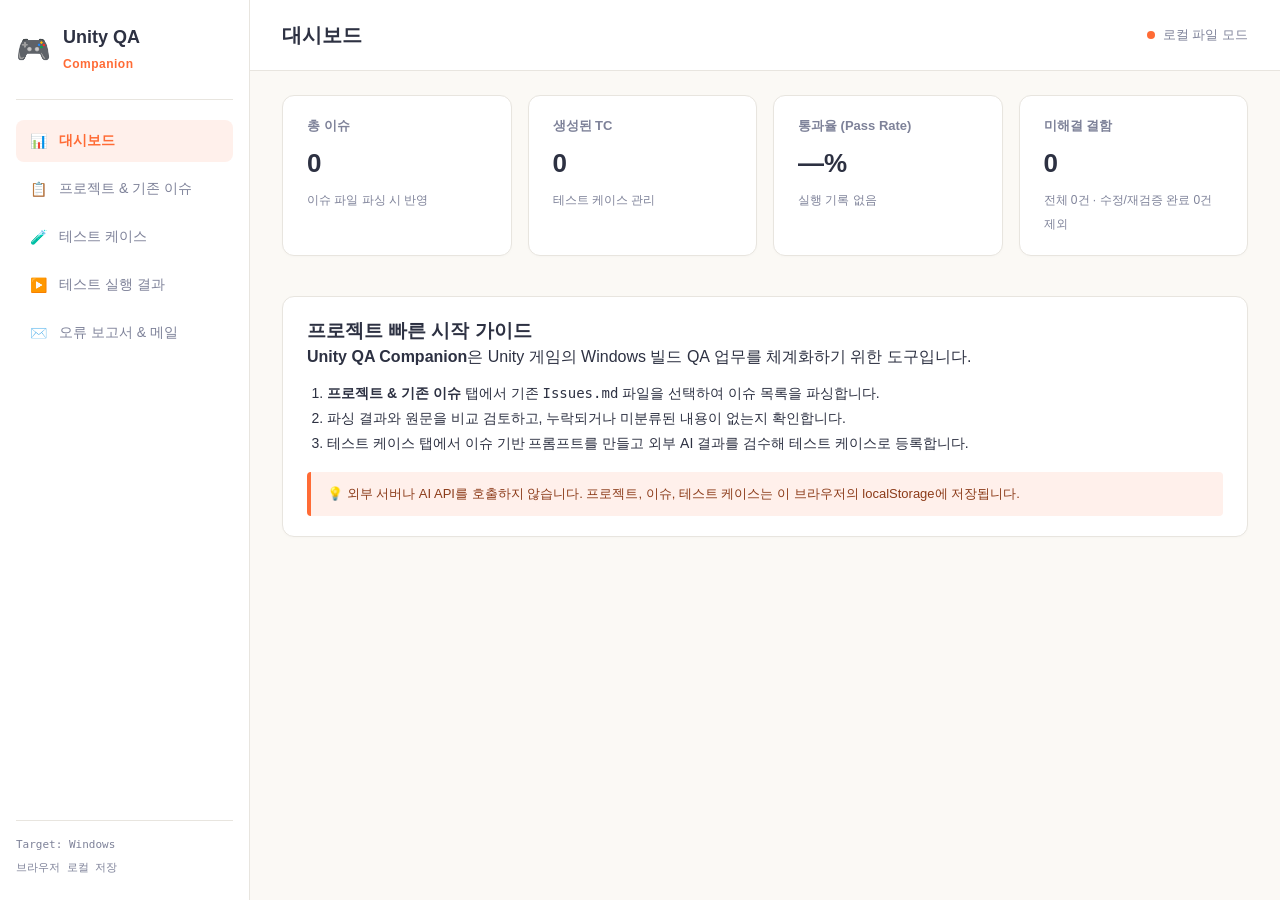
==== UnityQACompanion-standalone.html @ 18c2dde9 "Add files via upload" ====
<!DOCTYPE html>
<html lang="ko">
<head>
  <meta charset="UTF-8">
  <meta name="viewport" content="width=device-width, initial-scale=1.0">
  <title>Unity QA Companion</title>
  <style>
/* --- 디자인 시스템 변수 --- */
:root {
  --bg-main: #FBF9F5;          /* 밝은 아이보리 배경 */
  --bg-surface: #FFFFFF;       /* 카드 및 사이드바 배경 */
  --bg-muted: #F2EFE9;         /* 보조 영역 배경 */
  
  --primary-orange: #FF6B35;   /* 메인 오렌지 포인트 */
  --primary-orange-light: #FFF0EB; /* 연한 오렌지 배경 */
  --primary-orange-hover: #E85924;

  --text-main: #2D3142;        /* 본문 텍스트 (짙은 슬레이트) */
  --text-muted: #7E8299;       /* 보조 안내 텍스트 */
  --border-color: #E8E5DF;     /* 정돈된 외곽선 */
  
  --color-success: #2E7D32;
  --color-success-bg: #E8F5E9;
  --color-warning: #ED6C02;
  --color-warning-bg: #FFF4E5;
  --color-error: #D32F2F;
  --color-error-bg: #FFEBEE;

  --sidebar-width: 250px;
  --radius-md: 8px;
  --radius-lg: 12px;
}

* {
  box-sizing: border-box;
  margin: 0;
  padding: 0;
}

body {
  font-family: -apple-system, BlinkMacSystemFont, "Segoe UI", Roboto, "Pretendard", sans-serif;
  background-color: var(--bg-main);
  color: var(--text-main);
  line-height: 1.5;
  height: 100vh;
  overflow: hidden;
}

/* 전체 2단 레이아웃 */
.app-layout {
  display: flex;
  height: 100vh;
  width: 100vw;
}

/* 사이드바 */
.sidebar {
  width: var(--sidebar-width);
  background-color: var(--bg-surface);
  border-right: 1px solid var(--border-color);
  display: flex;
  flex-direction: column;
  padding: 24px 16px;
  flex-shrink: 0;
}

.brand {
  display: flex;
  align-items: center;
  gap: 12px;
  padding-bottom: 24px;
  border-bottom: 1px solid var(--border-color);
  margin-bottom: 20px;
}

.brand-icon {
  font-size: 28px;
}

.brand-text h2 {
  font-size: 18px;
  font-weight: 700;
  color: var(--text-main);
}

.brand-text .sub-text {
  font-size: 12px;
  color: var(--primary-orange);
  font-weight: 600;
  letter-spacing: 0.5px;
}

.nav-menu {
  display: flex;
  flex-direction: column;
  gap: 6px;
  flex: 1;
}

.nav-item {
  display: flex;
  align-items: center;
  gap: 12px;
  padding: 12px 14px;
  background: transparent;
  border: none;
  border-radius: var(--radius-md);
  color: var(--text-muted);
  font-size: 14px;
  font-weight: 500;
  cursor: pointer;
  text-align: left;
  transition: all 0.2s ease;
}

.nav-item:hover {
  background-color: var(--bg-muted);
  color: var(--text-main);
}

.nav-item.active {
  background-color: var(--primary-orange-light);
  color: var(--primary-orange);
  font-weight: 700;
}

.sidebar-footer {
  display: flex;
  flex-direction: column;
  gap: 6px;
  padding-top: 16px;
  border-top: 1px solid var(--border-color);
  font-size: 11px;
}

.platform-badge, .version-badge {
  color: var(--text-muted);
  font-family: monospace;
}

/* 메인 콘텐츠 영역 */
.content-area {
  flex: 1;
  display: flex;
  flex-direction: column;
  overflow-y: auto;
}

.content-header {
  padding: 20px 32px;
  background-color: var(--bg-surface);
  border-bottom: 1px solid var(--border-color);
  display: flex;
  justify-content: space-between;
  align-items: center;
}

.content-header h1 {
  font-size: 20px;
  font-weight: 700;
}

.header-status {
  display: flex;
  align-items: center;
  gap: 8px;
  font-size: 13px;
  color: var(--text-muted);
}

.status-indicator {
  width: 8px;
  height: 8px;
  border-radius: 50%;
  background-color: var(--primary-orange);
}

.view-container {
  padding: 24px 32px;
  flex: 1;
}

.view-section {
  display: none;
}

.view-section.active {
  display: block;
}

/* 기본 카드 */
.card {
  background-color: var(--bg-surface);
  border: 1px solid var(--border-color);
  border-radius: var(--radius-lg);
  padding: 20px 24px;
  box-shadow: 0 1px 3px rgba(0, 0, 0, 0.02);
  margin-bottom: 20px;
}

.card-header {
  display: flex;
  justify-content: space-between;
  align-items: center;
  margin-bottom: 6px;
}

.card-subtitle {
  color: var(--text-muted);
  font-size: 13px;
  margin-bottom: 16px;
}

/* 대시보드 지표 */
.metrics-grid {
  display: grid;
  grid-template-columns: repeat(auto-fit, minmax(180px, 1fr));
  gap: 16px;
  margin-bottom: 20px;
}

.metric-card h3 {
  font-size: 13px;
  color: var(--text-muted);
  margin-bottom: 8px;
}

.metric-value {
  font-size: 26px;
  font-weight: 700;
  color: var(--text-main);
  margin-bottom: 4px;
}

.metric-desc {
  font-size: 12px;
  color: var(--text-muted);
}

.info-card ol {
  margin: 12px 0 16px 20px;
  font-size: 14px;
  line-height: 1.8;
}

.notice-box {
  background-color: var(--primary-orange-light);
  border-left: 4px solid var(--primary-orange);
  padding: 12px 16px;
  border-radius: 4px;
  font-size: 13px;
  color: #8C3B19;
}

/* 공통 버튼 */
.btn {
  padding: 8px 16px;
  border-radius: var(--radius-md);
  font-size: 13px;
  font-weight: 600;
  cursor: pointer;
  border: 1px solid transparent;
  transition: all 0.15s ease;
}

.btn-primary {
  background-color: var(--primary-orange);
  color: #FFFFFF;
}

.btn-primary:hover {
  background-color: var(--primary-orange-hover);
}

.btn-secondary {
  background-color: var(--bg-muted);
  color: var(--text-main);
  border-color: var(--border-color);
}

.btn-secondary:hover {
  background-color: #E6E2D8;
}

.btn-text {
  background: none;
  border: none;
  color: var(--text-muted);
  font-size: 12px;
  cursor: pointer;
  padding: 4px 8px;
}

.btn-text:hover {
  color: var(--color-error);
}

.btn:disabled {
  opacity: 0.5;
  cursor: not-allowed;
}

/* 빈 상태 */
.empty-state {
  text-align: center;
  padding: 48px 20px;
  background-color: var(--bg-muted);
  border: 1px dashed var(--border-color);
  border-radius: var(--radius-md);
}

.empty-icon {
  font-size: 36px;
  display: block;
  margin-bottom: 10px;
}

.empty-state h3 {
  font-size: 15px;
  margin-bottom: 6px;
}

.empty-state p {
  font-size: 13px;
  color: var(--text-muted);
}

/* 알림 메시지 박스 */
.alert-box {
  padding: 10px 14px;
  border-radius: var(--radius-md);
  font-size: 13px;
  margin-top: 12px;
}

.alert-box.error {
  background-color: var(--color-error-bg);
  border: 1px solid #FFCDD2;
  color: var(--color-error);
}

.alert-box.warning {
  background-color: var(--color-warning-bg);
  border: 1px solid #FFE0B2;
  color: var(--color-warning);
}

/* 파일 정보 바 */
.file-info-bar {
  display: flex;
  align-items: center;
  gap: 12px;
  padding: 8px 12px;
  background-color: var(--bg-muted);
  border-radius: var(--radius-md);
  font-size: 13px;
  margin-top: 10px;
}

.file-name {
  font-weight: 600;
  color: var(--text-main);
}

.file-size {
  color: var(--text-muted);
  font-family: monospace;
}

/* STEP 2: 파싱 결과 요약 칩 */
.summary-chips {
  display: flex;
  gap: 12px;
  margin-bottom: 16px;
  flex-wrap: wrap;
}

.chip {
  padding: 6px 14px;
  border-radius: 20px;
  font-size: 13px;
  font-weight: 500;
}

.chip-success {
  background-color: var(--color-success-bg);
  color: var(--color-success);
}

.chip-warning {
  background-color: var(--color-warning-bg);
  color: var(--color-warning);
}

.chip-alert {
  background-color: var(--color-error-bg);
  color: var(--color-error);
}

/* 탭 전환 버튼 */
.tab-switch {
  display: flex;
  gap: 8px;
  border-bottom: 1px solid var(--border-color);
  margin-bottom: 16px;
}

.tab-btn {
  padding: 10px 16px;
  background: none;
  border: none;
  border-bottom: 2px solid transparent;
  color: var(--text-muted);
  font-size: 14px;
  font-weight: 600;
  cursor: pointer;
}

.tab-btn.active {
  color: var(--primary-orange);
  border-bottom-color: var(--primary-orange);
}

.tab-content {
  display: none;
}

.tab-content.active {
  display: block;
}

/* 2단 분할 레이아웃 (목록 + 상세 보기) */
.issues-split-layout {
  display: grid;
  grid-template-columns: 1.2fr 1fr;
  gap: 16px;
  align-items: start;
}

.table-wrapper {
  background-color: var(--bg-surface);
  border: 1px solid var(--border-color);
  border-radius: var(--radius-lg);
  overflow: hidden;
  max-height: 520px;
  overflow-y: auto;
}

.issue-table {
  width: 100%;
  border-collapse: collapse;
  text-align: left;
  font-size: 13px;
}

.issue-table th {
  background-color: var(--bg-muted);
  padding: 10px 12px;
  font-weight: 600;
  color: var(--text-muted);
  border-bottom: 1px solid var(--border-color);
  position: sticky;
  top: 0;
  z-index: 1;
}

.issue-table td {
  padding: 12px;
  border-bottom: 1px solid var(--border-color);
  vertical-align: middle;
}

.issue-row {
  cursor: pointer;
  transition: background-color 0.15s ease;
}

.issue-row:hover {
  background-color: var(--primary-orange-light);
}

.issue-row.selected {
  background-color: #FFE6DC;
  font-weight: 600;
}

/* 상태 배지 */
.badge {
  display: inline-block;
  padding: 2px 8px;
  border-radius: 4px;
  font-size: 11px;
  font-weight: 700;
  text-transform: uppercase;
}

.badge-open { background-color: #E3F2FD; color: #1976D2; }
.badge-closed { background-color: #E8F5E9; color: #2E7D32; }
.badge-default { background-color: var(--bg-muted); color: var(--text-muted); }

/* 경고 아이콘 태그 */
.warn-tag {
  color: var(--color-warning);
  font-size: 14px;
  cursor: help;
}

/* 우측 상세 패널 */
.issue-detail-pane {
  min-height: 400px;
  max-height: 520px;
  overflow-y: auto;
}

.detail-empty {
  text-align: center;
  color: var(--text-muted);
  padding: 80px 20px;
  font-size: 13px;
  line-height: 1.6;
}

.detail-header {
  display: flex;
  align-items: center;
  gap: 10px;
  margin-bottom: 16px;
  padding-bottom: 12px;
  border-bottom: 1px solid var(--border-color);
}

.detail-number {
  font-size: 13px;
  font-family: monospace;
  color: var(--text-muted);
}

.detail-header h3 {
  font-size: 16px;
  color: var(--text-main);
  flex: 1;
}

.detail-section {
  margin-bottom: 18px;
}

.detail-section h4 {
  font-size: 12px;
  color: var(--text-muted);
  text-transform: uppercase;
  letter-spacing: 0.5px;
  margin-bottom: 8px;
}

.detail-body-view {
  font-size: 13px;
  line-height: 1.6;
  white-space: pre-wrap;
  background-color: var(--bg-main);
  padding: 12px;
  border-radius: var(--radius-md);
  border: 1px solid var(--border-color);
}

.code-preview, .raw-markdown-viewer {
  font-family: Consolas, Monaco, "Courier New", monospace;
  font-size: 12px;
  line-height: 1.5;
  background-color: #2D3142;
  color: #F8F9FA;
  padding: 14px;
  border-radius: var(--radius-md);
  overflow-x: auto;
  white-space: pre-wrap;
  word-break: break-all;
}

.raw-markdown-viewer {
  max-height: 500px;
}

.unclassified-card {
  margin-top: 16px;
  background-color: #FFFDF9;
  border-color: #EADBC8;
}

.unclassified-card pre {
  font-family: inherit;
  font-size: 13px;
  white-space: pre-wrap;
  color: var(--text-main);
  background: var(--bg-muted);
  padding: 12px;
  border-radius: var(--radius-md);
}

/* 반응형 */
@media (max-width: 900px) {
  .issues-split-layout {
    grid-template-columns: 1fr;
  }
}
/* STEP 3: 프로젝트/이슈 데이터 관리 */
.project-actions { display: flex; gap: 8px; align-items: center; }
.project-actions select { max-width: 240px; }
.data-form { display: flex; flex-direction: column; gap: 14px; }
.form-grid { display: grid; grid-template-columns: repeat(2, minmax(0, 1fr)); gap: 12px; }
.data-form label { display: flex; flex-direction: column; gap: 5px; font-size: 12px; font-weight: 700; color: var(--text-muted); }
.data-form input, .data-form select, .data-form textarea, .project-actions select {
  width: 100%; padding: 9px 10px; border: 1px solid var(--border-color); border-radius: var(--radius-md);
  background: #fff; color: var(--text-main); font: inherit; font-size: 13px; outline-color: var(--primary-orange);
}
.data-form input[readonly] { background: var(--bg-muted); color: var(--text-muted); }
.data-form textarea { resize: vertical; line-height: 1.5; }
.wide-field { grid-column: 1 / -1; }
.form-actions { display: flex; align-items: center; gap: 12px; }
.inline-status { font-size: 12px; color: var(--text-muted); }
.backup-actions { display: flex; flex-wrap: wrap; gap: 8px; margin-top: 16px; padding-top: 14px; border-top: 1px solid var(--border-color); }
.export-card { margin-top: 16px; }
.export-controls { display:flex; align-items:end; flex-wrap:wrap; gap:8px; margin-top:12px; }
.export-controls label { display:flex; flex-direction:column; gap:5px; min-width:190px; color:var(--text-muted); font-size:12px; font-weight:700; }
.export-controls select { padding:9px 10px; border:1px solid var(--border-color); border-radius:var(--radius-md); background:white; color:var(--text-main); font:inherit; font-size:13px; }
.export-controls select:disabled { opacity:.55; }
.issue-toolbar-card { padding: 14px 18px; }
.issue-toolbar-card .card-header { margin-bottom: 4px; }
.compact-form { gap: 12px; }
.compact-form label { margin-bottom: 2px; }
.source-label { font-size: 11px; color: var(--text-muted); margin: -4px 0 14px; }
.row-source { display: block; color: var(--text-muted); font-size: 10px; font-weight: 400; margin-top: 3px; }
.table-empty { text-align: center; padding: 30px !important; color: var(--text-muted); }
.btn-danger { background: var(--color-error-bg); color: var(--color-error); border-color: #FFCDD2; }
.btn-danger:hover { background: #FFCDD2; }
.wrap-actions { flex-wrap: wrap; }
@media (max-width: 900px) {
  .form-grid { grid-template-columns: 1fr; }
  .wide-field { grid-column: auto; }
  .project-actions { align-items: stretch; flex-direction: column; }
}

/* STEP 4: 테스트 케이스 관리 */
.tc-filters { display: grid; grid-template-columns: 2fr 1.4fr 1fr 1fr; gap: 10px; margin: 14px 0; }
.tc-filters label, .tc-prompt-controls label { display: flex; flex-direction: column; gap: 5px; color: var(--text-muted); font-size: 12px; font-weight: 700; }
.tc-filters input, .tc-filters select, .tc-prompt-controls select { width: 100%; padding: 9px 10px; border: 1px solid var(--border-color); border-radius: var(--radius-md); background: white; color: var(--text-main); font: inherit; font-size: 13px; }
.tc-table { min-width: 760px; }
.tc-table td { vertical-align: top; }
.tc-empty { color: var(--text-muted); text-align: center; padding: 24px 10px; }
.tc-prompt-controls { display: flex; align-items: end; gap: 10px; margin-bottom: 12px; }
.tc-prompt-controls label { flex: 1; }
.tc-large-textarea { width: 100%; border: 1px solid var(--border-color); border-radius: var(--radius-md); padding: 12px; font: 13px/1.6 Consolas, Monaco, monospace; color: var(--text-main); background: #fff; resize: vertical; }
.tc-preview-container { margin-top: 18px; border-top: 1px solid var(--border-color); padding-top: 18px; }
.tc-preview-card { border: 1px solid var(--border-color); border-radius: var(--radius-md); padding: 16px; margin: 12px 0; background: #fffdf9; }
.tc-preview-card h4 { margin-bottom: 8px; }
.tc-preview-grid { display: grid; grid-template-columns: repeat(2, minmax(0, 1fr)); gap: 10px; }
.tc-preview-grid label { display: flex; flex-direction: column; gap: 4px; font-size: 12px; color: var(--text-muted); font-weight: 700; }
.tc-preview-grid input, .tc-preview-grid textarea, .tc-preview-grid select { width: 100%; padding: 8px; border: 1px solid var(--border-color); border-radius: 6px; font: inherit; font-size: 12px; color: var(--text-main); background: white; }
.tc-preview-grid textarea { min-height: 68px; resize: vertical; }
.tc-validation { margin: 10px 0 0; padding: 9px 11px; border-radius: 6px; background: var(--color-warning-bg); color: #8a4b00; font-size: 12px; white-space: pre-wrap; }
.tc-validation.valid { background: var(--color-success-bg); color: var(--color-success); }
.tc-row-actions { display: flex; gap: 5px; flex-wrap: wrap; }
.tc-row-actions .btn { padding: 5px 8px; }
@media (max-width: 900px) { .tc-filters, .tc-preview-grid { grid-template-columns: 1fr; } .tc-prompt-controls { align-items: stretch; flex-direction: column; } }

/* STEP 5: 수동 테스트 실행 및 결과 이력 */
.execution-filters { grid-template-columns: 2fr 1fr; max-width: 760px; }
.run-result-badge { display: inline-block; padding: 4px 9px; border-radius: 999px; font-size: 11px; font-weight: 800; white-space: nowrap; }
.run-pass { background: var(--color-success-bg); color: var(--color-success); }
.run-fail { background: var(--color-error-bg); color: var(--color-error); }
.run-blocked { background: #FFF0D8; color: #8A4B00; }
.run-not-run { background: var(--bg-muted); color: var(--text-muted); }
#run-form select, #run-form input, #run-form textarea, #bug-report-form input, #bug-report-form select, #bug-report-form textarea {
  width: 100%; padding: 9px 10px; border: 1px solid var(--border-color); border-radius: var(--radius-md);
  background: #fff; color: var(--text-main); font: inherit; font-size: 13px; outline-color: var(--primary-orange);
}
#run-form label, #bug-report-form label { display: flex; flex-direction: column; gap: 5px; font-size: 12px; font-weight: 700; color: var(--text-muted); }
#run-form textarea, #bug-report-form textarea { resize: vertical; line-height: 1.5; }
.run-detail-field { padding: 11px 0; border-bottom: 1px solid var(--border-color); display: grid; grid-template-columns: minmax(140px, 220px) 1fr; gap: 14px; font-size: 13px; }
.run-detail-field strong { color: var(--text-muted); }
.run-detail-field p { white-space: pre-wrap; overflow-wrap: anywhere; }
.run-compare { margin-top: 18px; padding-top: 16px; border-top: 1px solid var(--border-color); }
.run-compare-grid { display: grid; grid-template-columns: repeat(2, minmax(0, 1fr)); gap: 14px; }
.run-compare-grid > div { background: var(--bg-muted); border-radius: var(--radius-md); padding: 14px; min-width: 0; }
.run-compare-grid h4 { margin-bottom: 8px; }
.run-compare-grid pre { white-space: pre-wrap; overflow-wrap: anywhere; font-family: inherit; font-size: 12px; line-height: 1.7; }
@media (max-width: 900px) { .execution-filters, .run-compare-grid { grid-template-columns: 1fr; } .run-detail-field { grid-template-columns: 1fr; gap: 4px; } }
.bug-report-preview { margin-top:16px; padding:16px; background:var(--bg-muted); border:1px solid var(--border-color); border-radius:var(--radius-md); white-space:pre-wrap; overflow-wrap:anywhere; font:12px/1.6 Consolas,Monaco,monospace; }
.mail-draft-card { border-top:3px solid var(--primary-orange); }
.mail-draft-header { align-items:flex-start; gap:16px; margin-bottom:12px; }
.mail-draft-header h2 { margin-bottom:4px; }
.mail-draft-header .card-subtitle { margin:0; }
.mail-draft-badge { display:inline-flex; align-items:center; padding:5px 11px; border-radius:999px; background:var(--primary-orange-light); color:var(--primary-orange-hover); font-size:11px; font-weight:700; white-space:nowrap; }
.mail-draft-notice { margin:0 0 18px; }
.mail-draft-form { gap:14px; }
.mail-draft-grid { gap:14px; }
.mail-draft-grid label { color:var(--text-main); font-size:12px; }
.mail-draft-grid select, .mail-draft-grid input, .mail-draft-grid textarea { width:100%; padding:10px 12px; border:1px solid var(--border-color); border-radius:var(--radius-md); background:#fff; color:var(--text-main); font:inherit; font-size:13px; outline-color:var(--primary-orange); transition:border-color .15s ease, box-shadow .15s ease; }
.mail-draft-grid select:focus, .mail-draft-grid input:focus, .mail-draft-grid textarea:focus { border-color:var(--primary-orange); box-shadow:0 0 0 3px rgba(255,107,53,.12); }
.mail-draft-grid textarea { min-height:280px; resize:vertical; line-height:1.7; }
.mail-optional { color:var(--text-muted); font-size:11px; font-weight:400; }
.mail-draft-actions { display:flex; align-items:center; flex-wrap:wrap; gap:8px; padding-top:4px; }
.mail-action-divider { width:1px; height:26px; margin:0 4px; background:var(--border-color); }
.mail-draft-status { min-height:18px; }
@media (max-width:600px) { .mail-draft-header { flex-direction:column; } .mail-action-divider { display:none; } .mail-draft-actions .btn { flex:1 1 42%; } }

</style>
</head>
<body>
  <div class="app-layout">
    <!-- 1. 왼쪽 사이드바 -->
    <aside class="sidebar">
      <div class="brand">
        <span class="brand-icon">🎮</span>
        <div class="brand-text">
          <h2>Unity QA</h2>
          <span class="sub-text">Companion</span>
        </div>
      </div>

      <nav class="nav-menu">
        <button class="nav-item active" data-view="dashboard">
          <span class="icon">📊</span> 대시보드
        </button>
        <button class="nav-item" data-view="issues">
          <span class="icon">📋</span> 프로젝트 & 기존 이슈
        </button>
        <button class="nav-item" data-view="testcases">
          <span class="icon">🧪</span> 테스트 케이스
        </button>
        <button class="nav-item" data-view="execution">
          <span class="icon">▶️</span> 테스트 실행 결과
        </button>
        <button class="nav-item" data-view="reports">
          <span class="icon">✉️</span> 오류 보고서 & 메일
        </button>
      </nav>

      <div class="sidebar-footer">
        <span class="platform-badge">Target: Windows</span>
        <span class="version-badge">브라우저 로컬 저장</span>
      </div>
    </aside>

    <!-- 2. 메인 콘텐츠 영역 -->
    <main class="content-area">
      <header class="content-header">
        <h1 id="current-view-title">대시보드</h1>
        <div class="header-status">
          <span class="status-indicator"></span> 로컬 파일 모드
        </div>
      </header>

      <div class="view-container">
        <!-- 화면 1: 대시보드 -->
        <section id="view-dashboard" class="view-section active">
          <div class="metrics-grid">
            <div class="card metric-card">
              <h3>총 이슈</h3>
              <p class="metric-value" id="dash-total-issues">0</p>
              <span class="metric-desc">이슈 파일 파싱 시 반영</span>
            </div>
            <div class="card metric-card">
              <h3>생성된 TC</h3>
              <p class="metric-value" id="dash-total-testcases">0</p>
              <span class="metric-desc">테스트 케이스 관리</span>
            </div>
            <div class="card metric-card">
              <h3>통과율 (Pass Rate)</h3>
              <p class="metric-value" id="dash-pass-rate">—%</p>
              <span class="metric-desc" id="dash-pass-desc">실행 기록 없음</span>
            </div>
            <div class="card metric-card">
              <h3>미해결 결함</h3>
              <p class="metric-value" id="dash-unresolved-bugs">0</p>
              <span class="metric-desc" id="dash-unresolved-bugs-desc">전체 프로젝트 기준</span>
            </div>
          </div>

          <div class="card info-card">
            <h3>프로젝트 빠른 시작 가이드</h3>
            <p><strong>Unity QA Companion</strong>은 Unity 게임의 Windows 빌드 QA 업무를 체계화하기 위한 도구입니다.</p>
            <ol>
              <li><strong>프로젝트 & 기존 이슈</strong> 탭에서 기존 <code>Issues.md</code> 파일을 선택하여 이슈 목록을 파싱합니다.</li>
              <li>파싱 결과와 원문을 비교 검토하고, 누락되거나 미분류된 내용이 없는지 확인합니다.</li>
              <li>테스트 케이스 탭에서 이슈 기반 프롬프트를 만들고 외부 AI 결과를 검수해 테스트 케이스로 등록합니다.</li>
            </ol>
            <div class="notice-box">
              💡 외부 서버나 AI API를 호출하지 않습니다. 프로젝트, 이슈, 테스트 케이스는 이 브라우저의 localStorage에 저장됩니다.
            </div>
          </div>
        </section>

        <!-- 화면 2: 프로젝트 및 기존 이슈 -->
        <section id="view-issues" class="view-section">
          <!-- 프로젝트 정보 관리 -->
          <div class="card">
            <div class="card-header">
              <h2>프로젝트 정보</h2>
              <div class="project-actions">
                <select id="project-selector" aria-label="프로젝트 선택"></select>
                <button class="btn btn-secondary" id="btn-new-project" type="button">+ 새 프로젝트</button>
              </div>
            </div>
            <p class="card-subtitle">프로젝트와 연결된 이슈는 이 브라우저의 localStorage에 저장됩니다.</p>
            <form id="project-form" class="data-form">
              <div class="form-grid">
                <label>프로젝트 ID<input id="project-id" name="projectId" readonly></label>
                <label>프로젝트 이름<input id="project-name" name="name" required maxlength="120" placeholder="예: Four Footsteps"></label>
                <label>게임 버전<input id="project-game-version" name="gameVersion" maxlength="60" placeholder="예: 1.0.0"></label>
                <label>빌드 버전<input id="project-build-version" name="buildVersion" maxlength="60" placeholder="예: Windows-2026.10.21"></label>
                <label>생성일<input id="project-created-at" name="createdAt" type="date" readonly></label>
                <label class="wide-field">설명<textarea id="project-description" name="description" rows="2" maxlength="1000" placeholder="프로젝트 설명"></textarea></label>
              </div>
              <div class="form-actions"><button class="btn btn-primary" type="submit">프로젝트 저장</button><span id="storage-status" class="inline-status" role="status">저장 상태 확인 중</span></div>
            </form>
          </div>

          <!-- 파일 업로드 카드 -->
          <div class="card">
            <div class="card-header">
              <h2>이슈 마크다운 파일(Issues.md) 불러오기</h2>
              <div class="file-input-wrapper">
                <input type="file" id="md-file-input" accept=".md,text/markdown,text/plain" style="display: none;">
                <button class="btn btn-primary" id="btn-select-file">📂 .md 파일 선택</button>
              </div>
            </div>
            <p class="card-subtitle">기존 프로젝트의 QA 이슈 목록 파일(.md)을 선택하면 브라우저에서 구조를 분석합니다.</p>
            
            <div id="file-info-bar" class="file-info-bar" style="display: none;">
              <span class="file-name" id="selected-file-name">-</span>
              <span class="file-size" id="selected-file-size">-</span>
              <button class="btn-text" id="btn-clear-file">✕ 초기화</button>
            </div>

            <!-- 에러 알림 박스 -->
            <div id="error-alert-box" class="alert-box error" style="display: none;"></div>
          </div>

          <!-- 파싱 전 빈 상태 표시 -->
          <div id="issues-empty-state" class="empty-state">
            <span class="empty-icon">📄</span>
            <h3>선택된 이슈 파일이 없습니다.</h3>
            <p>상단의 <strong>[.md 파일 선택]</strong> 버튼을 눌러 테스트할 <code>Issues.md</code> 파일을 불러와 주세요.</p>
          </div>

          <div class="card issue-toolbar-card">
            <div class="card-header"><h3>프로젝트 이슈</h3><button class="btn btn-primary" id="btn-add-issue" type="button">+ 이슈 수동 추가</button></div>
            <p class="card-subtitle">Markdown에서 가져온 이슈도 저장 후 직접 수정할 수 있습니다. 수정된 이슈는 출처와 수정 여부가 표시됩니다.</p>
          </div>

          <!-- 파싱 완료 후 결과 표시 영역 -->
          <div id="issues-result-container" style="display: none;">
            <!-- 파싱 요약 수치 -->
            <div class="summary-chips">
              <div class="chip chip-success">파싱 완료 이슈: <strong id="count-parsed">0</strong>건</div>
              <div class="chip chip-warning">미분류 / 헤더 외 내용: <strong id="count-unclassified">0</strong>건</div>
              <div class="chip chip-alert" id="chip-warnings" style="display: none;">확인 권장 사항: <strong id="count-warnings">0</strong>건</div>
            </div>

            <!-- 보기 모드 탭 (목록 보기 vs 원문 비교) -->
            <div class="tab-switch">
              <button class="tab-btn active" data-tab="parsed-view">📋 파싱된 이슈 목록</button>
              <button class="tab-btn" data-tab="raw-view">📄 파일 원문 (Markdown)</button>
            </div>

            <!-- 탭 1: 파싱된 이슈 목록 & 상세 보기 (2단 화면) -->
            <div id="tab-parsed-view" class="tab-content active">
              <div class="issues-split-layout">
                <!-- 좌측: 이슈 목록 테이블 -->
                <div class="issue-list-pane">
                  <div class="table-wrapper">
                    <table class="issue-table">
                      <thead>
                        <tr>
                          <th style="width: 70px;">번호</th>
                          <th style="width: 80px;">상태</th>
                          <th>이슈 제목</th>
                          <th style="width: 60px;">비고</th>
                        </tr>
                      </thead>
                      <tbody id="issue-table-body">
                        <!-- 동적으로 주입됩니다 -->
                      </tbody>
                    </table>
                  </div>

                  <!-- 미분류 섹션 -->
                  <div id="unclassified-container" class="card unclassified-card" style="display: none;">
                    <h3>⚠️ 미분류 내용 (Preamble / 비구조화 텍스트)</h3>
                    <p class="card-subtitle">이슈 제목(Heading)으로 식별되지 않은 파일 도입부나 메모입니다. 버려지지 않고 보존됩니다.</p>
                    <pre id="unclassified-text"></pre>
                  </div>
                </div>

                <!-- 우측: 선택된 이슈 상세 보기 -->
                <div class="issue-detail-pane card">
                  <div id="detail-empty" class="detail-empty">
                    <p>👈 왼쪽 목록에서 이슈를 선택하면<br>상세 내용과 원본 블록을 확인할 수 있습니다.</p>
                  </div>
                  <div id="detail-content" style="display: none;">
                    <div class="detail-header">
                      <span class="badge" id="detail-badge-status">미지정</span>
                      <span class="detail-number" id="detail-number">#</span>
                    </div>
                    <div class="source-label" id="detail-source-label">출처: Markdown 원문</div>
                    <form id="issue-form" class="data-form compact-form">
                      <label>이슈 제목<input id="edit-issue-title" required maxlength="240"></label>
                      <label>상태<select id="edit-issue-status"><option value="Open">Open</option><option value="In Progress">In Progress</option><option value="Closed">Closed</option><option value="Resolved">Resolved</option><option value="보류">보류</option><option value="미지정">미지정</option></select></label>
                      <label>설명 / 본문<textarea id="edit-issue-description" rows="7" maxlength="10000" placeholder="재현 경로, 기대 결과, 실제 결과 등"></textarea></label>
                      <div class="form-actions wrap-actions">
                        <button class="btn btn-primary" type="submit">변경 사항 저장</button>
                        <button class="btn btn-secondary" id="btn-reset-issue-edit" type="button">수정 취소</button>
                        <button class="btn btn-danger" id="btn-delete-issue" type="button">이슈 삭제</button>
                      </div>
                    </form>
                    <div id="detail-warning-box" class="alert-box warning" style="display: none;"></div>
                    <div class="detail-section">
                      <h4>원문 마크다운 블록</h4>
                      <pre class="code-preview" id="detail-raw"></pre>
                    </div>
                  </div>
                </div>
              </div>
            </div>

            <!-- 탭 2: 원문 비교 탭 -->
            <div id="tab-raw-view" class="tab-content">
              <div class="card">
                <div class="card-header">
                  <h3>전체 파일 원문 텍스트</h3>
                  <button class="btn btn-secondary" id="btn-copy-raw">원문 복사</button>
                </div>
                <pre class="raw-markdown-viewer" id="full-raw-viewer"></pre>
              </div>
            </div>
          </div>
        </section>

        <!-- 화면 3: 테스트 케이스 관리 및 외부 AI 결과 등록 -->
        <section id="view-testcases" class="view-section">
          <div class="card">
            <div class="card-header">
              <div><h2>테스트 케이스 관리</h2><p class="card-subtitle">외부 AI를 직접 호출하지 않습니다. 프롬프트를 복사해 사용하고 결과를 붙여넣어 검수합니다.</p></div>
              <button class="btn btn-primary" id="btn-new-testcase" type="button">+ 수동 테스트 케이스</button>
            </div>
            <div class="tc-filters">
              <label>제목 검색<input id="tc-filter-title" placeholder="테스트 제목 검색"></label>
              <label>관련 이슈<select id="tc-filter-issue"><option value="">모든 이슈</option></select></label>
              <label>우선순위<select id="tc-filter-priority"><option value="">전체</option><option>High</option><option>Medium</option><option>Low</option></select></label>
              <label>작성 상태<select id="tc-filter-status"><option value="">전체</option><option>Draft</option><option>Ready</option><option>Archived</option></select></label>
            </div>
            <div class="table-wrapper">
              <table class="issue-table tc-table"><thead><tr><th>ID</th><th>테스트 제목</th><th>관련 이슈</th><th>우선순위</th><th>분류</th><th>플랫폼</th><th>작성 상태</th><th>작업</th></tr></thead><tbody id="tc-table-body"></tbody></table>
            </div>
            <p id="tc-empty-state" class="tc-empty">현재 프로젝트에 등록된 테스트 케이스가 없습니다. 수동으로 추가하거나 외부 AI 결과를 등록해 주세요.</p>
          </div>

          <div class="card">
            <div class="card-header"><h2>AI 프롬프트 생성</h2></div>
            <p class="card-subtitle">이슈를 선택하면 Windows 데스크톱 빌드 기준 QA 프롬프트가 만들어집니다. 생성 후 직접 수정할 수 있습니다.</p>
            <div class="tc-prompt-controls"><label>기준 이슈<select id="tc-prompt-issue"><option value="">이슈 선택</option></select></label><button class="btn btn-secondary" id="btn-generate-prompt" type="button">프롬프트 생성</button><button class="btn btn-primary" id="btn-copy-prompt" type="button">프롬프트 복사</button></div>
            <textarea id="tc-prompt-text" class="tc-large-textarea" rows="16" placeholder="이슈를 선택하고 [프롬프트 생성]을 눌러 주세요."></textarea>
            <p id="tc-prompt-status" class="inline-status" role="status"></p>
          </div>

          <div class="card">
            <div class="card-header"><h2>외부 AI 결과 붙여넣기</h2></div>
            <p class="card-subtitle">Gemini, ChatGPT, Claude 등에서 생성한 JSON을 붙여넣으세요. 파싱 후 미리보기에서 필드를 수정하고 등록할 수 있습니다.</p>
            <textarea id="tc-ai-json" class="tc-large-textarea" rows="10" placeholder='{"testCases":[{"title":"플레이어 점프 재현 테스트","purpose":"점프 입력 시 바닥을 통과하는 문제를 재현한다","preconditions":["Windows 빌드 실행","테스트 구역 진입"],"steps":["플레이어를 평평한 바닥에 세운다","점프 키를 한 번 누른다"],"expectedResults":["플레이어가 바닥을 통과하지 않는다"],"relatedIssueIds":["#1"],"priority":"High","category":"재현 테스트","platform":"Windows","status":"Draft"}]}'> </textarea>
            <div class="form-actions"><button class="btn btn-primary" id="btn-parse-ai-json" type="button">JSON 검수 및 미리보기</button><span id="tc-json-status" class="inline-status" role="status"></span></div>
            <div id="tc-preview-container" class="tc-preview-container" style="display:none">
              <h3>등록 전 미리보기</h3><p class="card-subtitle">필수 항목이 비어 있으면 직접 수정해 주세요. 관련 이슈 ID와 중복 가능성도 확인합니다.</p>
              <div id="tc-preview-list"></div>
              <div class="form-actions"><button class="btn btn-primary" id="btn-register-preview" type="button">검수한 테스트 케이스 등록</button><button class="btn btn-secondary" id="btn-clear-preview" type="button">미리보기 지우기</button></div>
            </div>
          </div>

          <div class="card" id="tc-editor-card" style="display:none">
            <div class="card-header"><h2 id="tc-editor-heading">테스트 케이스 편집</h2><span id="tc-editor-id" class="inline-status"></span></div>
            <form id="tc-editor-form" class="data-form">
              <div class="form-grid">
                <label class="wide-field">테스트 제목 *<input id="tc-edit-title" required maxlength="240"></label>
                <label class="wide-field">테스트 목적<textarea id="tc-edit-purpose" rows="2"></textarea></label>
                <label class="wide-field">사전 조건 *<textarea id="tc-edit-preconditions" rows="3" placeholder="한 줄에 한 조건"></textarea></label>
                <label class="wide-field">실행 절차 *<textarea id="tc-edit-steps" rows="4" placeholder="한 줄에 한 단계"></textarea></label>
                <label class="wide-field">기대 결과 *<textarea id="tc-edit-expected" rows="3" placeholder="한 줄에 한 기대 결과"></textarea></label>
                <label>관련 이슈 ID<input id="tc-edit-issues" placeholder="예: #1, issue-... (쉼표 구분)"></label>
                <label>우선순위<select id="tc-edit-priority"><option>High</option><option selected>Medium</option><option>Low</option></select></label>
                <label>테스트 분류<input id="tc-edit-category" placeholder="예: 재현 테스트"></label>
                <label>플랫폼<select id="tc-edit-platform"><option>Windows</option><option>Windows 10</option><option>Windows 11</option><option>기타</option></select></label>
                <label>작성 상태<select id="tc-edit-status"><option>Draft</option><option>Ready</option><option>Archived</option></select></label>
              </div>
              <div id="tc-editor-warning" class="alert-box warning" style="display:none"></div>
              <div class="form-actions wrap-actions"><button class="btn btn-primary" type="submit">테스트 케이스 저장</button><button class="btn btn-secondary" id="btn-cancel-tc-edit" type="button">취소</button><button class="btn btn-danger" id="btn-delete-tc" type="button" style="display:none">테스트 케이스 삭제</button></div>
            </form>
          </div>
        </section>

        <!-- 화면 4: 수동 테스트 실행 및 이력 -->
        <section id="view-execution" class="view-section">
          <div class="card">
            <div class="card-header"><div><h2>테스트 실행 대상</h2><p class="card-subtitle">테스트는 사용자가 직접 실행하고 결과를 기록합니다. 게임 자동 실행은 하지 않습니다.</p></div><button class="btn btn-secondary" id="btn-refresh-execution" type="button">목록 새로고침</button></div>
            <div class="tc-filters execution-filters">
              <label>제목 검색<input id="run-filter-title" placeholder="테스트 제목 검색"></label>
              <label>최근 결과<select id="run-filter-result"><option value="">전체 결과</option><option>Not Run</option><option>PASS</option><option>FAIL</option><option>BLOCKED</option></select></label>
            </div>
            <div class="table-wrapper"><table class="issue-table tc-table"><thead><tr><th>테스트 케이스 ID</th><th>테스트 제목</th><th>관련 이슈</th><th>우선순위</th><th>최근 결과</th><th>실행 일시</th><th>작업</th></tr></thead><tbody id="run-testcase-body"></tbody></table></div>
            <p id="run-empty-state" class="tc-empty">현재 프로젝트에 테스트 케이스가 없습니다. 먼저 테스트 케이스를 등록해 주세요.</p>
          </div>

          <div class="card" id="run-editor-card">
            <div class="card-header"><div><h2>테스트 결과 기록</h2><p class="card-subtitle">저장할 때마다 새 실행 이력이 추가됩니다. 과거 기록은 덮어쓰지 않습니다.</p></div><span id="run-selected-tc" class="inline-status">테스트 케이스를 선택해 주세요.</span></div>
            <form id="run-form" class="data-form">
              <input id="run-testcase-id" type="hidden">
              <div class="form-grid">
                <label class="wide-field">테스트 케이스<select id="run-testcase-select" required><option value="">테스트 케이스 선택</option></select></label>
                <label>실행 결과<select id="run-result"><option>Not Run</option><option>PASS</option><option>FAIL</option><option>BLOCKED</option></select></label>
                <label>실행 일시<input id="run-date" type="datetime-local" required></label>
                <label>게임 버전<input id="run-game-version" maxlength="80" placeholder="프로젝트 버전 자동 입력"></label>
                <label>빌드 버전<input id="run-build-version" maxlength="100" placeholder="프로젝트 빌드 버전 자동 입력"></label>
                <label>Windows 환경<input id="run-windows" value="Windows 11" maxlength="120"></label>
                <label>화면 해상도<input id="run-resolution" value="1920 × 1080" maxlength="60"></label>
                <label class="wide-field">실제 결과<textarea id="run-actual-result" rows="3" placeholder="실제로 관찰한 결과를 기록하세요."></textarea></label>
                <label class="wide-field">메모 / 실행을 막은 원인<textarea id="run-notes" rows="3" placeholder="FAIL 원인이라고 단정하지 말고 관찰 내용이나 BLOCKED 사유를 기록하세요."></textarea></label>
                <label class="wide-field">다음 실행 참고 사항<textarea id="run-next-notes" rows="2" placeholder="다시 실행할 때 확인할 사항"></textarea></label>
              </div>
              <div id="run-result-guidance" class="alert-box warning" style="display:none"></div>
              <div class="form-actions wrap-actions"><button class="btn btn-primary" type="submit">실행 기록 저장</button><button class="btn btn-secondary" id="btn-reset-run-form" type="button">입력 초기화</button></div>
            </form>
          </div>

          <div class="card">
            <div class="card-header"><h2>실행 이력</h2><span id="run-history-count" class="inline-status">0건</span></div>
            <div class="table-wrapper"><table class="issue-table tc-table"><thead><tr><th>실행 ID</th><th>테스트 케이스</th><th>결과</th><th>실행 일시</th><th>버전 / 해상도</th><th>상세</th></tr></thead><tbody id="run-history-body"></tbody></table></div>
            <p id="run-history-empty" class="tc-empty">아직 실행 기록이 없습니다.</p>
          </div>
          <div class="card" id="run-detail-card" style="display:none"><div class="card-header"><h2>실행 기록 상세</h2><button class="btn btn-secondary" id="btn-close-run-detail" type="button">닫기</button></div><div id="run-detail-content"></div><div class="form-actions wrap-actions"><button class="btn btn-secondary" id="btn-compare-run" type="button">이전 실행과 비교</button><button class="btn btn-primary" id="btn-run-to-bug-report" type="button" style="display:none">버그 리포트 작성</button></div><div id="run-compare-content" class="run-compare" style="display:none"></div></div>
        </section>

        <!-- 화면 5: 버그 리포트 작성 및 관리 -->
        <section id="view-reports" class="view-section">
          <div class="card"><div class="card-header"><h2>버그 리포트</h2><button class="btn btn-primary" id="btn-new-bug-report" type="button">+ 새 리포트</button></div><p class="card-subtitle">FAIL 실행 기록에서 관찰한 값을 가져옵니다. 원인은 자동 판정하지 않으며, 실행 기록에 없는 정보는 직접 입력해 주세요.</p>
            <div class="table-wrapper"><table class="issue-table tc-table"><thead><tr><th>리포트 ID</th><th>제목</th><th>상태</th><th>심각도</th><th>우선순위</th><th>생성 일시</th><th>작업</th></tr></thead><tbody id="bug-report-list"></tbody></table></div>
            <p id="bug-report-empty" class="tc-empty">저장된 버그 리포트가 없습니다. FAIL 실행 기록 상세에서 리포트를 작성할 수 있습니다.</p>
          </div>
          <div class="card"><div class="card-header"><h2 id="bug-report-editor-heading">버그 리포트 작성</h2><span id="bug-report-id" class="inline-status"></span></div><p class="card-subtitle">심각도는 영향 범위 기준으로 직접 선택하세요: Blocker(진행 불가), Critical(핵심 기능 장애), Major(주요 기능 장애), Minor(제한적 영향), Trivial(경미한 표시·문구 문제).</p>
            <form id="bug-report-form" class="data-form"><div class="form-grid">
              <label class="wide-field">제목<input id="bug-report-title" required maxlength="240" placeholder="[BUG] 재현 가능한 현상"></label>
              <label>상태<select id="bug-report-state"><option>Draft</option><option>Reported</option><option>Fixing</option><option>Fixed</option><option>Retest Passed</option><option>Reopened</option></select></label>
              <label>심각도<select id="bug-report-severity"><option value="">선택 필요</option><option>Blocker</option><option>Critical</option><option>Major</option><option>Minor</option><option>Trivial</option></select></label>
              <label>우선순위<select id="bug-report-priority"><option value="">선택 필요</option><option>High</option><option>Medium</option><option>Low</option></select></label>
              <label>관련 이슈 ID<input id="bug-report-issue" placeholder="예: #1"></label><label>테스트 케이스 ID<input id="bug-report-tc" readonly></label>
              <label class="wide-field">테스트 실행 ID<input id="bug-report-run" readonly></label>
              <label>게임 버전<input id="bug-report-game-version"></label><label>빌드 버전<input id="bug-report-build-version"></label>
              <label>플랫폼<input id="bug-report-platform" placeholder="미기록이면 직접 입력"></label><label>실행 환경<input id="bug-report-runtime" placeholder="예: Windows 11"></label>
              <label>해상도<input id="bug-report-resolution"></label><label>발생 빈도<input id="bug-report-frequency" placeholder="예: 3회 중 2회"></label>
              <label class="wide-field">사전 조건<textarea id="bug-report-preconditions" rows="3" placeholder="한 줄에 한 조건"></textarea></label>
              <label class="wide-field">재현 절차<textarea id="bug-report-steps" rows="4" placeholder="한 줄에 한 단계"></textarea></label>
              <label class="wide-field">기대 결과<textarea id="bug-report-expected" rows="3"></textarea></label>
              <label class="wide-field">실제 결과<textarea id="bug-report-actual" rows="3"></textarea></label>
              <label class="wide-field">확인된 사실<textarea id="bug-report-facts" rows="3" placeholder="직접 확인한 사실만 입력"></textarea></label>
              <label class="wide-field">추정 원인<textarea id="bug-report-cause" rows="2" placeholder="검증되지 않은 원인은 가설로 표시"></textarea></label>
              <label class="wide-field">첨부 증거 또는 추가 메모<textarea id="bug-report-notes" rows="3" placeholder="원인은 검증 전까지 가설로 기록하세요."></textarea></label>
            </div><div class="form-actions wrap-actions"><button class="btn btn-primary" type="submit">리포트 저장</button><button class="btn btn-secondary" id="btn-reset-bug-report" type="button">새 리포트 작성</button><button class="btn btn-secondary" id="btn-copy-bug-report" type="button">Markdown 복사</button><button class="btn btn-secondary" id="btn-open-bug-run" type="button">관련 실행 기록 보기</button><button class="btn btn-danger" id="btn-delete-bug-report" type="button" style="display:none">리포트 삭제</button><span id="bug-report-status" class="inline-status" role="status"></span></div></form>
            <div id="bug-report-preview" class="bug-report-preview"></div>
          </div>
          <div class="card mail-draft-card">
            <div class="card-header mail-draft-header"><div><h2>메일 초안</h2><p class="card-subtitle">선택한 버그 리포트의 정보를 바탕으로 수정 요청 문안을 준비합니다.</p></div><span class="mail-draft-badge">초안 복사</span></div>
            <div class="notice-box mail-draft-notice">메일은 발송되지 않습니다. 내용을 검토하고 복사해 메일 앱에서 직접 사용하세요.</div>
            <div class="data-form mail-draft-form">
              <div class="form-grid mail-draft-grid">
                <label>버그 리포트<select id="mail-draft-report"><option value="">리포트 선택</option></select></label>
                <label>수신자 <span class="mail-optional">선택 사항 · 직접 입력</span><input id="mail-draft-recipient" type="email" placeholder="이메일 주소"></label>
                <label class="wide-field">제목<input id="mail-draft-subject" maxlength="240" placeholder="리포트를 선택해 초안을 생성하세요."></label>
                <label class="wide-field">본문<textarea id="mail-draft-body" rows="15" placeholder="생성된 문안을 편집할 수 있습니다."></textarea></label>
              </div>
              <div class="mail-draft-actions"><button class="btn btn-primary" id="btn-generate-mail-draft" type="button">초안 생성</button><button class="btn btn-secondary" id="btn-save-mail-draft" type="button">초안 저장</button><span class="mail-action-divider"></span><button class="btn btn-secondary" id="btn-copy-mail-subject" type="button">제목 복사</button><button class="btn btn-secondary" id="btn-copy-mail-body" type="button">메일 초안 복사</button></div>
              <span id="mail-draft-status" class="inline-status mail-draft-status" role="status"></span>
            </div>
          </div>
        </section>
      </div>
    </main>
  </div>

  <script>
// Unity QA Companion - STEP 3: localStorage 기반 프로젝트 및 이슈 관리
// 외부 서버/DB를 사용하지 않습니다. 저장 데이터는 현재 브라우저에 보관됩니다.

document.addEventListener('DOMContentLoaded', () => {
  const STORAGE_KEY = 'unityQaCompanion.data';
  const SCHEMA_VERSION = 4;
  const $ = (id) => document.getElementById(id);

  const navItems = document.querySelectorAll('.nav-item');
  const viewSections = document.querySelectorAll('.view-section');
  const viewTitle = $('current-view-title');
  navItems.forEach(item => item.addEventListener('click', () => {
    const targetViewId = item.dataset.view;
    navItems.forEach(nav => nav.classList.toggle('active', nav === item));
    viewSections.forEach(section => section.classList.toggle('active', section.id === `view-${targetViewId}`));
    if (viewTitle) viewTitle.textContent = item.textContent.trim();
    if (targetViewId === 'execution') renderExecutionView();
  }));

  const fileInput = $('md-file-input');
  const fileInfoBar = $('file-info-bar');
  const errorAlertBox = $('error-alert-box');
  const emptyState = $('issues-empty-state');
  const resultContainer = $('issues-result-container');
  const issueTableBody = $('issue-table-body');
  const fullRawViewer = $('full-raw-viewer');
  const tabButtons = document.querySelectorAll('.tab-btn');
  const tabContents = document.querySelectorAll('.tab-content');
  const selectedFileName = $('selected-file-name');
  const selectedFileSize = $('selected-file-size');
  const storageStatus = $('storage-status');

  let db = createEmptyDatabase();
  let activeProjectId = null;
  let selectedIssueId = null;
  let currentParseSummary = { preambleText: '', hasPreamble: false };
  // 손상되었거나 더 높은 버전의 데이터를 실수로 덮어쓰지 않도록 보호합니다.
  let storageWritable = true;

  function createEmptyDatabase() {
    return { schemaVersion: SCHEMA_VERSION, projects: [], issues: [], testCases: [], testRuns: [], bugReports: [], mailDrafts: [], updatedAt: new Date().toISOString() };
  }

  function makeId(prefix) {
    const random = (window.crypto && crypto.randomUUID) ? crypto.randomUUID() : `${Date.now()}-${Math.random().toString(16).slice(2)}`;
    return `${prefix}-${random}`;
  }
  function today() { return new Date().toISOString().slice(0, 10); }
  function activeProject() { return db.projects.find(p => p.id === activeProjectId) || null; }
  function projectIssues() { return db.issues.filter(issue => issue.projectId === activeProjectId); }
  function renderDashboardMetrics() {
    const issues=$('dash-total-issues'),cases=$('dash-total-testcases'),rate=$('dash-pass-rate'),rateDesc=$('dash-pass-desc'),bugs=$('dash-unresolved-bugs'),bugsDesc=$('dash-unresolved-bugs-desc');
    if(!issues)return;
    issues.textContent=(db.issues||[]).length;
    cases.textContent=(db.testCases||[]).length;
    const completed=(db.testRuns||[]).filter(run=>run.result==='PASS'||run.result==='FAIL');
    const passed=completed.filter(run=>run.result==='PASS').length;
    const failed=completed.length-passed;
    if(completed.length){rate.textContent=`${Math.round(passed/completed.length*100)}%`;rateDesc.textContent=`통과 ${passed} · 실패 ${failed} (실행 완료 기준)`;}
    else {rate.textContent='—%';rateDesc.textContent='실행 기록 없음';}
    const allBugs=db.bugReports||[];
    const resolved=allBugs.filter(report=>report.status==='Fixed'||report.status==='Retest Passed').length;
    bugs.textContent=allBugs.length-resolved;
    bugsDesc.textContent=`전체 ${allBugs.length}건 · 수정/재검증 완료 ${resolved}건 제외`;
  }

  function loadDatabase() {
    try {
      const raw = localStorage.getItem(STORAGE_KEY);
      if (!raw) {
        db = createEmptyDatabase();
        storageWritable = true;
        setStorageStatus('저장 데이터가 없습니다. 새 프로젝트를 만들어 주세요.');
        return;
      }
      const parsed = JSON.parse(raw);
      if (!parsed || !Array.isArray(parsed.projects) || !Array.isArray(parsed.issues)) {
        throw new Error('저장 데이터 구조가 올바르지 않습니다.');
      }
      db = {
        schemaVersion: Number(parsed.schemaVersion) || 1,
        projects: parsed.projects,
        issues: parsed.issues,
        testCases: Array.isArray(parsed.testCases) ? parsed.testCases : [],
        testRuns: Array.isArray(parsed.testRuns) ? parsed.testRuns : [],
        bugReports: Array.isArray(parsed.bugReports) ? parsed.bugReports : [],
        mailDrafts: Array.isArray(parsed.mailDrafts) ? parsed.mailDrafts : [],
        updatedAt: parsed.updatedAt || new Date().toISOString()
      };
      // STEP 3의 schemaVersion 1 데이터는 projects/issues/testCases 구조를 유지하므로 그대로 읽고 버전만 갱신합니다. 향후 구조 변경은 여기서 마이그레이션합니다.
      if (db.schemaVersion > SCHEMA_VERSION) {
        storageWritable = false;
        showError(`저장 데이터 버전(${db.schemaVersion})이 이 앱에서 지원하는 버전(${SCHEMA_VERSION})보다 높습니다. 데이터 손상을 막기 위해 저장을 잠갔습니다. 호환되는 앱 버전을 사용하거나 먼저 백업해 주세요.`);
        setStorageStatus('상위 버전 데이터 · 저장 잠금');
      } else {
        storageWritable = true;
      }
      activeProjectId = db.projects[0]?.id || null;
      setStorageStatus('브라우저 저장 데이터 불러오기 완료');
    } catch (error) {
      db = createEmptyDatabase();
      activeProjectId = null;
      storageWritable = false;
      showError(`저장 데이터를 읽지 못했습니다. 데이터 손상을 막기 위해 저장을 잠갔으며 기존 데이터는 자동으로 덮어쓰지 않았습니다. JSON 백업이나 브라우저 저장 데이터를 확인해 주세요. 오류: ${error.message}`);
      setStorageStatus('저장 데이터 읽기 실패');
    }
  }

  function saveDatabase() {
    if (!storageWritable) {
      showError('현재 저장 데이터가 손상되었거나 이 앱보다 높은 버전입니다. 기존 데이터를 덮어쓰지 않도록 저장을 차단했습니다. 먼저 JSON 백업 또는 저장 데이터를 복구해 주세요.');
      setStorageStatus('저장 잠금');
      return false;
    }
    let previousSerialized = null;
    try {
      previousSerialized = localStorage.getItem(STORAGE_KEY);
      db.schemaVersion = SCHEMA_VERSION;
      db.updatedAt = new Date().toISOString();
      const serialized = JSON.stringify(db);
      localStorage.setItem(STORAGE_KEY, serialized);
      // 저장 용량 초과 등 예외를 잡기 위해 실제 기록도 확인합니다.
      const verification = localStorage.getItem(STORAGE_KEY);
      if (verification !== serialized) throw new Error('저장 후 검증에 실패했습니다.');
      setStorageStatus(`저장 완료 · ${new Date().toLocaleTimeString('ko-KR')}`);
      return true;
    } catch (error) {
      // setItem can succeed before a later verification error. Restore the previous
      // byte-for-byte value where possible so a failed save never leaves partial data.
      try {
        if (previousSerialized === null) localStorage.removeItem(STORAGE_KEY);
        else localStorage.setItem(STORAGE_KEY, previousSerialized);
      } catch (_) { /* Storage itself may be unavailable; keep the original error visible. */ }
      showError(`로컬 저장에 실패했습니다. 브라우저 저장 공간 또는 개인정보 설정을 확인해 주세요. 변경 사항은 새로고침 시 사라질 수 있습니다. (${error.name || 'Error'}: ${error.message})`);
      setStorageStatus('저장 실패');
      return false;
    }
  }

  function setStorageStatus(message) { if (storageStatus) storageStatus.textContent = message; }
  function showError(message) { errorAlertBox.textContent = message; errorAlertBox.style.display = 'block'; }
  function hideError() { errorAlertBox.style.display = 'none'; errorAlertBox.textContent = ''; }
  function escapeHtml(value) {
    return String(value ?? '').replace(/&/g, '&amp;').replace(/</g, '&lt;').replace(/>/g, '&gt;').replace(/"/g, '&quot;').replace(/'/g, '&#39;');
  }
  function formatBytes(bytes) {
    if (bytes === 0) return '0 B';
    const units = ['B', 'KB', 'MB'];
    const i = Math.min(Math.floor(Math.log(bytes) / Math.log(1024)), units.length - 1);
    return `${parseFloat((bytes / Math.pow(1024, i)).toFixed(1))} ${units[i]}`;
  }

  // 프로젝트 폼
  const projectSelector = $('project-selector');
  const projectForm = $('project-form');
  const projectIdInput = $('project-id');
  function renderProjectSelector() {
    projectSelector.innerHTML = '';
    if (db.projects.length === 0) {
      const option = document.createElement('option');
      option.value = ''; option.textContent = '프로젝트 없음'; projectSelector.appendChild(option);
      return;
    }
    db.projects.forEach(project => {
      const option = document.createElement('option');
      option.value = project.id; option.textContent = project.name || '(이름 없는 프로젝트)';
      option.selected = project.id === activeProjectId;
      projectSelector.appendChild(option);
    });
  }
  function fillProjectForm(project) {
    projectIdInput.value = project?.id || '';
    $('project-name').value = project?.name || '';
    $('project-description').value = project?.description || '';
    $('project-game-version').value = project?.gameVersion || '';
    $('project-build-version').value = project?.buildVersion || '';
    $('project-created-at').value = project?.createdAt || today();
  }
  projectSelector.addEventListener('change', () => {
    activeProjectId = projectSelector.value || null;
    selectedIssueId = null;
    fillProjectForm(activeProject());
    renderIssues();
    renderTestCases();
    renderExecutionView();
    renderBugReportList();
    updateExportIssueOptions();
    closeTestCaseEditor();
    hideError();
  });
  $('btn-new-project').addEventListener('click', () => {
    activeProjectId = null;
    selectedIssueId = null;
    renderProjectSelector();
    fillProjectForm({ id: makeId('project'), createdAt: today() });
    renderIssues();
    renderTestCases();
    closeTestCaseEditor();
    $('project-name').focus();
  });
  projectForm.addEventListener('submit', (event) => {
    event.preventDefault(); hideError();
    const name = $('project-name').value.trim();
    if (!name) { showError('프로젝트 이름을 입력해 주세요.'); return; }
    const id = projectIdInput.value || makeId('project');
    const existing = db.projects.find(project => project.id === id);
    const project = {
      id, name, description: $('project-description').value.trim(),
      gameVersion: $('project-game-version').value.trim(),
      buildVersion: $('project-build-version').value.trim(),
      createdAt: existing?.createdAt || $('project-created-at').value || today(),
      updatedAt: new Date().toISOString()
    };
    const previousProjects = db.projects.map(item => ({ ...item }));
    const previousActiveProjectId = activeProjectId;
    const previousIndex = db.projects.findIndex(p => p.id === id);
    if (previousIndex >= 0) db.projects[previousIndex] = project;
    else db.projects.push(project);
    activeProjectId = id;
    if (saveDatabase()) {
      renderProjectSelector(); fillProjectForm(project); renderIssues();
      alert(previousIndex >= 0 ? '프로젝트 정보를 수정했습니다.' : '프로젝트를 생성했습니다.');
    } else {
      db.projects = previousProjects;
      activeProjectId = previousActiveProjectId;
      renderProjectSelector(); fillProjectForm(activeProject()); renderIssues();
    }
  });

  // Issues.md 선택 및 파싱
  $('btn-select-file').addEventListener('click', () => {
    if (!activeProject()) {
      showError('먼저 프로젝트 정보를 저장해 주세요. 이슈는 현재 선택한 프로젝트에 연결됩니다.');
      return;
    }
    fileInput.value = ''; fileInput.click();
  });
  fileInput.addEventListener('change', event => {
    const file = event.target.files[0]; if (!file) return;
    hideError();
    if (!activeProject()) { showError('먼저 프로젝트를 저장해 주세요.'); return; }
    if (file.size === 0) { showError('선택한 파일이 비어 있습니다 (0 byte).'); return; }
    const reader = new FileReader();
    reader.onload = e => {
      const text = String(e.target.result || '');
      if (!text.trim()) { showError('파일에 텍스트 내용이 없습니다.'); return; }
      const parsed = parseMarkdownIssues(text);
      fullRawViewer.textContent = text;
      selectedFileName.textContent = file.name;
      selectedFileSize.textContent = formatBytes(file.size);
      fileInfoBar.style.display = 'flex';
      currentParseSummary = { preambleText: parsed.preambleText, hasPreamble: parsed.hasPreamble };
      const incoming = parsed.issues.map((issue, index) => ({
        id: makeId('issue'), projectId: activeProjectId,
        number: issue.explicitNumber || String(index + 1), title: issue.title,
        status: normalizeStatus(issue.explicitStatus), description: issue.body,
        rawMarkdown: issue.rawBlock, source: 'markdown', modified: false,
        sourceFile: file.name, lineStart: issue.lineStart, warnings: issue.warnings,
        createdAt: new Date().toISOString(), updatedAt: new Date().toISOString()
      }));
      const existing = projectIssues();
      const duplicates = incoming.filter((candidate, index) =>
        existing.some(old => isDuplicate(old, candidate)) ||
        incoming.slice(0, index).some(previous => isDuplicate(previous, candidate))
      );
      let toImport = incoming;
      if (duplicates.length) {
        const sample = duplicates.slice(0, 5).map(item => `• ${item.title}`).join('\n');
        const allow = confirm(`기존 프로젝트에서 중복 가능성이 있는 이슈 ${duplicates.length}건을 발견했습니다.\n\n${sample}${duplicates.length > 5 ? '\n…' : ''}\n\n기존 이슈를 덮어쓰지 않고 별도 이슈로 추가할까요?\n[확인] 중복도 별도 추가 / [취소] 중복 항목 제외`);
        if (!allow) toImport = incoming.filter(candidate => !duplicates.includes(candidate));
      }
      if (!toImport.length) {
        showError('추가할 새 이슈가 없습니다. 중복 항목은 기존 데이터를 덮어쓰지 않고 제외했습니다.');
      } else {
        db.issues.push(...toImport);
        if (saveDatabase()) {
          hideError();
          if (duplicates.length) alert(`이슈 ${toImport.length}건을 추가했습니다. 중복 후보 ${duplicates.length}건은 ${toImport.some(i => duplicates.includes(i)) ? '기존 항목과 별개로 추가했습니다.' : '추가하지 않았습니다.'}`);
        } else {
          // 저장 실패 시 메모리 변경도 롤백해 저장되지 않은 데이터가 저장된 것처럼 보이지 않게 합니다.
          const importedIds = new Set(toImport.map(i => i.id));
          db.issues = db.issues.filter(i => !importedIds.has(i.id));
        }
      }
      updateParsedSummary(parsed.issues.length, parsed.hasPreamble, parsed.issues.reduce((n, issue) => n + issue.warnings.length, 0));
      renderIssues(); switchTab('parsed-view');
    };
    reader.onerror = () => showError('파일을 읽는 도중 오류가 발생했습니다.');
    reader.readAsText(file, 'UTF-8');
  });
  $('btn-clear-file').addEventListener('click', () => {
    fileInput.value = ''; fileInfoBar.style.display = 'none'; fullRawViewer.textContent = '';
    currentParseSummary = { preambleText: '', hasPreamble: false };
    hideError(); switchTab('parsed-view');
  });
  $('btn-copy-raw').addEventListener('click', () => {
    if (!fullRawViewer.textContent) return;
    navigator.clipboard.writeText(fullRawViewer.textContent).then(() => alert('원문 마크다운이 클립보드에 복사되었습니다.')).catch(() => alert('클립보드 복사에 실패했습니다.'));
  });
  tabButtons.forEach(button => button.addEventListener('click', () => switchTab(button.dataset.tab)));
  function switchTab(tab) {
    tabButtons.forEach(button => button.classList.toggle('active', button.dataset.tab === tab));
    tabContents.forEach(content => content.classList.toggle('active', content.id === `tab-${tab}`));
  }

  function isDuplicate(a, b) {
    const sameTitle = String(a.title || '').trim().toLocaleLowerCase() === String(b.title || '').trim().toLocaleLowerCase();
    const sameNumber = a.number && b.number && String(a.number) === String(b.number);
    return sameTitle || sameNumber;
  }
  function normalizeStatus(status) {
    if (!status) return '미지정';
    const s = String(status).toLowerCase();
    if (s.includes('closed') || s.includes('resolved') || s.includes('해결') || s.includes('완료')) return 'Closed';
    if (s.includes('progress') || s.includes('진행')) return 'In Progress';
    if (s.includes('open') || s.includes('신규') || s.includes('재현')) return 'Open';
    if (s.includes('보류')) return '보류';
    return status;
  }
  function parseMarkdownIssues(text) {
    const lines = text.split(/\r?\n/), issues = [], preambleLines = [];
    let current = null;
    const headingRegex = /^(#{1,4})\s+(.+)$/;
    const listItemRegex = /^[-*]\s+(.+)$/;
    const hasHeadings = lines.some(line => headingRegex.test(line));
    const seenTitles = new Map();
    lines.forEach((line, index) => {
      const heading = line.match(headingRegex);
      if (hasHeadings ? heading : listItemRegex.test(line)) {
        if (current) { finalizeIssue(current, seenTitles); issues.push(current); }
        const rawTitle = heading ? heading[2].trim() : line.replace(/^[-*]\s+/, '').trim();
        const meta = extractTitleAndMeta(rawTitle);
        current = { lineStart: index + 1, title: meta.cleanTitle || '(제목 없음)', explicitNumber: meta.number, explicitStatus: meta.status, bodyLines: [], rawBlockLines: [line], warnings: [] };
        if (!meta.cleanTitle) current.warnings.push('제목 텍스트를 찾을 수 없습니다.');
      } else if (current) { current.bodyLines.push(line); current.rawBlockLines.push(line); }
      else preambleLines.push(line);
    });
    if (current) { finalizeIssue(current, seenTitles); issues.push(current); }
    const preambleText = preambleLines.join('\n').trim();
    return { issues, preambleText, hasPreamble: preambleText.length > 0 };
  }
  function finalizeIssue(issue, seenTitles) {
    issue.body = issue.bodyLines.join('\n').trim();
    issue.rawBlock = issue.rawBlockLines.join('\n');
    if (!issue.explicitStatus) {
      const match = issue.body.match(/(?:상태|Status)\s*[:：]\s*([가-힣a-zA-Z0-9_-]+)/i);
      if (match) issue.explicitStatus = match[1].trim();
    }
    const key = issue.title.toLowerCase();
    if (seenTitles.has(key)) issue.warnings.push(`동일한 제목의 다른 이슈가 존재합니다. (이전 라인: ${seenTitles.get(key)}행)`);
    else seenTitles.set(key, issue.lineStart);
    if (!issue.body) issue.warnings.push('이슈의 세부 설명(본문)이 비어 있습니다.');
    if (issue.body.length > 2500) issue.warnings.push('설명 텍스트가 매우 깁니다(2,500자 초과). 여러 이슈가 한곳에 묶였는지 확인해 주세요.');
  }
  function extractTitleAndMeta(rawTitle) {
    let cleanTitle = rawTitle, number = null, status = null;
    const numMatch = cleanTitle.match(/(?:#|Issue[-_ ]?|이슈\s*)(\d+)/i);
    if (numMatch) { number = numMatch[1]; cleanTitle = cleanTitle.replace(numMatch[0], '').replace(/\s{2,}/g, ' ').trim(); }
    const statusMatch = cleanTitle.match(/[\[(](Open|Closed|Resolved|In Progress|해결됨?|진행중|보류|대기|재현|신규)[\])]/i);
    if (statusMatch) { status = statusMatch[1]; cleanTitle = cleanTitle.replace(statusMatch[0], '').trim(); }
    cleanTitle = cleanTitle.replace(/^(\*\*|__)(.*?)\1$/, '$2').trim();
    return { cleanTitle, number, status };
  }

  // 이슈 목록/상세 렌더링
  function renderIssues() {
    renderDashboardMetrics();
    if ($('export-issue-select')) updateExportIssueOptions();
    // 이슈 추가/수정/삭제 후 테스트 케이스 화면의 이슈 필터와 프롬프트 선택지를 동기화합니다.
    if (typeof tcTableBody !== 'undefined') renderTestCases();
    const issues = projectIssues();
    const hasCurrentProject = Boolean(activeProject());
    emptyState.style.display = issues.length || fullRawViewer.textContent ? 'none' : 'block';
    if (!hasCurrentProject) {
      emptyState.querySelector('h3').textContent = '프로젝트가 선택되지 않았습니다.';
      emptyState.querySelector('p').textContent = '위에서 프로젝트를 생성하고 저장한 뒤 이슈를 추가해 주세요.';
    } else {
      emptyState.querySelector('h3').textContent = '저장된 이슈가 없습니다.';
      emptyState.querySelector('p').textContent = 'Issues.md 파일을 불러오거나 [이슈 수동 추가] 버튼을 눌러 이슈를 등록해 주세요.';
    }
    resultContainer.style.display = (issues.length || fullRawViewer.textContent) ? 'block' : 'none';
    $('dash-total-issues').textContent = db.issues.length;
    $('count-parsed').textContent = issues.length;
    $('count-unclassified').textContent = currentParseSummary.hasPreamble ? '1' : '0';
    issueTableBody.innerHTML = '';
    if (!issues.length) {
      issueTableBody.innerHTML = '<tr><td colspan="4" class="table-empty">저장된 이슈가 없습니다.</td></tr>';
      clearIssueDetail();
      $('unclassified-container').style.display = 'none';
      return;
    }
    let warningCount = 0;
    issues.forEach((issue, index) => {
      warningCount += (issue.warnings || []).length;
      const tr = document.createElement('tr');
      tr.className = `issue-row${issue.id === selectedIssueId ? ' selected' : ''}`;
      const numberText = issue.number ? `#${issue.number}` : `#${index + 1}`;
      const sourceText = issue.modified ? '수정됨' : issue.source === 'manual' ? '수동' : '원문';
      tr.innerHTML = `<td><span style="font-family:monospace">${escapeHtml(numberText)}</span></td><td><span class="badge ${getStatusClass(issue.status)}">${escapeHtml(issue.status || '미지정')}</span></td><td><strong>${escapeHtml(issue.title)}</strong><small class="row-source">${escapeHtml(sourceText)}</small></td><td style="text-align:center">${issue.warnings?.length ? '<span title="파싱 경고">⚠️</span>' : '—'}</td>`;
      tr.addEventListener('click', () => { selectedIssueId = issue.id; renderIssues(); });
      issueTableBody.appendChild(tr);
    });
    $('chip-warnings').style.display = warningCount ? 'inline-flex' : 'none';
    $('count-warnings').textContent = warningCount;
    if (currentParseSummary.hasPreamble) { $('unclassified-container').style.display = 'block'; $('unclassified-text').textContent = currentParseSummary.preambleText; }
    else $('unclassified-container').style.display = 'none';
    const selected = issues.find(issue => issue.id === selectedIssueId) || issues[0];
    selectedIssueId = selected.id;
    showIssueDetail(selected);
  }
  function clearIssueDetail() {
    $('detail-content').style.display = 'none';
    $('detail-empty').style.display = 'block';
    selectedIssueId = null;
  }
  function showIssueDetail(issue) {
    $('detail-empty').style.display = 'none'; $('detail-content').style.display = 'block';
    $('detail-number').textContent = issue.number ? `원문 번호: #${issue.number}` : `ID: ${issue.id.slice(0, 18)}`;
    $('detail-badge-status').textContent = issue.status || '미지정';
    $('detail-badge-status').className = `badge ${getStatusClass(issue.status)}`;
    $('detail-source-label').textContent = `출처: ${issue.source === 'manual' ? '사용자 수동 입력' : 'Markdown 원문'} · ${issue.modified ? '사용자 수정됨' : '원본 상태 유지'}`;
    $('edit-issue-title').value = issue.title || '';
    $('edit-issue-status').value = ['Open','In Progress','Closed','Resolved','보류','미지정'].includes(issue.status) ? issue.status : '미지정';
    $('edit-issue-description').value = issue.description || '';
    $('detail-raw').textContent = issue.rawMarkdown || '(원본 Markdown이 없는 수동 이슈입니다.)';
    const warnings = issue.warnings || [];
    $('detail-warning-box').style.display = warnings.length ? 'block' : 'none';
    $('detail-warning-box').textContent = warnings.length ? `파싱 유의사항: ${warnings.join(' / ')}` : '';
  }
  function getStatusClass(status) {
    if (!status) return 'badge-default';
    const s = String(status).toLowerCase();
    if (s.includes('open') || s.includes('진행') || s.includes('신규') || s.includes('재현')) return 'badge-open';
    if (s.includes('closed') || s.includes('resolved') || s.includes('해결') || s.includes('완료')) return 'badge-closed';
    return 'badge-default';
  }
  function updateParsedSummary(parsedCount, hasPreamble, warnings) {
    $('count-parsed').textContent = parsedCount;
    $('count-unclassified').textContent = hasPreamble ? 1 : 0;
    $('count-warnings').textContent = warnings;
    $('chip-warnings').style.display = warnings ? 'inline-flex' : 'none';
  }

  $('issue-form').addEventListener('submit', event => {
    event.preventDefault(); hideError();
    const issue = db.issues.find(item => item.id === selectedIssueId && item.projectId === activeProjectId);
    if (!issue) { showError('수정할 이슈를 먼저 선택해 주세요.'); return; }
    const title = $('edit-issue-title').value.trim();
    if (!title) { showError('이슈 제목은 비워둘 수 없습니다.'); return; }
    const newStatus = $('edit-issue-status').value;
    const description = $('edit-issue-description').value.trim();
    const collision = projectIssues().find(other => other.id !== issue.id && isDuplicate(other, { title, number: issue.number }));
    if (collision && !confirm(`같은 제목 또는 번호를 가진 이슈가 있습니다: "${collision.title}"\n그래도 별도 이슈로 수정할까요?`)) return;
    const previousIssue = { ...issue };
    issue.title = title; issue.status = newStatus === '미지정' ? '' : newStatus; issue.description = description;
    issue.modified = true; issue.updatedAt = new Date().toISOString();
    if (saveDatabase()) renderIssues();
    else { Object.assign(issue, previousIssue); renderIssues(); }
  });
  $('btn-reset-issue-edit').addEventListener('click', () => {
    const issue = db.issues.find(item => item.id === selectedIssueId);
    if (issue) showIssueDetail(issue);
  });
  $('btn-delete-issue').addEventListener('click', () => {
    const issue = db.issues.find(item => item.id === selectedIssueId && item.projectId === activeProjectId);
    if (!issue) return;
    if (!confirm(`이 이슈를 삭제할까요?\n\n${issue.title}\n\n삭제한 이슈는 이 브라우저 저장 데이터에서 제거됩니다.`)) return;
    const oldIssues = db.issues;
    const oldSelectedIssueId = selectedIssueId;
    db.issues = db.issues.filter(item => item.id !== issue.id);
    selectedIssueId = null;
    if (saveDatabase()) renderIssues();
    else { db.issues = oldIssues; selectedIssueId = oldSelectedIssueId; renderIssues(); }
  });
  $('btn-add-issue').addEventListener('click', () => {
    if (!activeProject()) { showError('먼저 프로젝트 정보를 저장해 주세요.'); return; }
    const issue = { id: makeId('issue'), projectId: activeProjectId, number: '', title: '새 이슈', status: 'Open', description: '', rawMarkdown: '', source: 'manual', modified: false, warnings: [], createdAt: new Date().toISOString(), updatedAt: new Date().toISOString() };
    db.issues.push(issue); selectedIssueId = issue.id;
    if (saveDatabase()) { renderIssues(); $('edit-issue-title').focus(); }
    else { db.issues = db.issues.filter(item => item.id !== issue.id); selectedIssueId = null; renderIssues(); }
  });

  // STEP 4: 테스트 케이스 관리. 외부 AI 호출은 하지 않고 프롬프트/붙여넣기만 지원합니다.
  let editingTestCaseId = null;
  let previewTestCases = [];
  const tcTableBody = $('tc-table-body');
  const tcPreviewContainer = $('tc-preview-container');

  function projectTestCases() { return db.testCases.filter(tc => tc.projectId === activeProjectId); }
  function relatedIssueLabels(tc) {
    const refs = Array.isArray(tc.relatedIssueIds) ? tc.relatedIssueIds : (tc.relatedIssueId ? [tc.relatedIssueId] : []);
    return refs.map(ref => {
      const issue = db.issues.find(i => i.id === ref && i.projectId === activeProjectId) || db.issues.find(i => i.projectId === activeProjectId && String(i.number || '') === String(ref).replace(/^#/, ''));
      return issue ? `#${issue.number || issue.id.slice(0, 8)} ${issue.title}` : `⚠ ${ref}`;
    }).join(', ') || '—';
  }
  function populateIssueSelects() {
    const issues = projectIssues();
    ['tc-filter-issue', 'tc-prompt-issue'].forEach(id => {
      const select = $(id), previous = select.value;
      const firstLabel = id === 'tc-filter-issue' ? '모든 이슈' : '이슈 선택';
      select.innerHTML = `<option value="">${firstLabel}</option>`;
      issues.forEach(issue => {
        const option = document.createElement('option');
        option.value = issue.id;
        option.textContent = `${issue.number ? `#${issue.number} ` : ''}${issue.title}`;
        select.appendChild(option);
      });
      if (issues.some(issue => issue.id === previous)) select.value = previous;
    });
  }
  function renderTestCases() {
    if (!tcTableBody) return;
    renderDashboardMetrics();
    populateIssueSelects();
    const all = projectTestCases();
    const titleFilter = $('tc-filter-title').value.trim().toLocaleLowerCase();
    const issueFilter = $('tc-filter-issue').value;
    const priorityFilter = $('tc-filter-priority').value;
    const statusFilter = $('tc-filter-status').value;
    const filtered = all.filter(tc => {
      const refs = Array.isArray(tc.relatedIssueIds) ? tc.relatedIssueIds : [];
      return (!titleFilter || String(tc.title || '').toLocaleLowerCase().includes(titleFilter)) &&
        (!issueFilter || refs.includes(issueFilter)) &&
        (!priorityFilter || tc.priority === priorityFilter) &&
        (!statusFilter || tc.status === statusFilter);
    });
    tcTableBody.innerHTML = '';
    $('tc-empty-state').style.display = filtered.length ? 'none' : 'block';
    if (!filtered.length) {
      const tr = document.createElement('tr'); tr.innerHTML = `<td colspan="8" class="table-empty">${activeProject() ? '조건에 맞는 테스트 케이스가 없습니다.' : '먼저 프로젝트를 생성하거나 선택해 주세요.'}</td>`; tcTableBody.appendChild(tr);
    }
    filtered.forEach(tc => {
      const tr = document.createElement('tr');
      tr.innerHTML = `<td><code>${escapeHtml(tc.id.slice(0, 15))}</code></td><td><strong>${escapeHtml(tc.title || '(제목 없음)')}</strong><small class="row-source">${escapeHtml(tc.purpose || '')}</small></td><td>${escapeHtml(relatedIssueLabels(tc))}</td><td><span class="badge ${tc.priority === 'High' ? 'badge-open' : 'badge-default'}">${escapeHtml(tc.priority || 'Medium')}</span></td><td>${escapeHtml(tc.category || '미분류')}</td><td>${escapeHtml(tc.platform || 'Windows')}</td><td>${escapeHtml(tc.status || 'Draft')}</td><td><div class="tc-row-actions"><button class="btn btn-secondary" data-tc-edit="${escapeHtml(tc.id)}" type="button">편집</button><button class="btn btn-danger" data-tc-delete="${escapeHtml(tc.id)}" type="button">삭제</button></div></td>`;
      tcTableBody.appendChild(tr);
    });
    renderDashboardMetrics();
  }
  function splitLines(value) { return String(value || '').split(/\r?\n/).map(s => s.trim()).filter(Boolean); }
  function tcReferenceInput(tc) { return (Array.isArray(tc.relatedIssueIds) ? tc.relatedIssueIds : []).join(', '); }
  function resolveIssueReferences(raw) {
    const refs = String(raw || '').split(',').map(s => s.trim()).filter(Boolean);
    return refs.map(ref => {
      const normalized = ref.replace(/^#/, '');
      const issue = projectIssues().find(i => i.id === ref || (i.number && String(i.number) === normalized));
      return issue ? issue.id : ref;
    });
  }
  function missingIssueReferences(refs) {
    return refs.filter(ref => !db.issues.some(i => i.projectId === activeProjectId && (i.id === ref || (i.number && String(i.number) === String(ref).replace(/^#/, '')))));
  }
  function openTestCaseEditor(tc = null) {
    if (!activeProject()) { showError('먼저 프로젝트 정보를 저장해 주세요. 테스트 케이스는 프로젝트에 연결됩니다.'); return; }
    editingTestCaseId = tc?.id || null;
    $('tc-editor-card').style.display = 'block';
    $('tc-editor-heading').textContent = tc ? '테스트 케이스 수정' : '새 테스트 케이스';
    $('tc-editor-id').textContent = tc ? `ID: ${tc.id}` : '저장 시 자동 생성';
    $('tc-edit-title').value = tc?.title || '';
    $('tc-edit-purpose').value = tc?.purpose || '';
    $('tc-edit-preconditions').value = (tc?.preconditions || []).join('\n');
    $('tc-edit-steps').value = (tc?.steps || []).join('\n');
    $('tc-edit-expected').value = (tc?.expectedResults || []).join('\n');
    $('tc-edit-issues').value = tcReferenceInput(tc);
    $('tc-edit-priority').value = tc?.priority || 'Medium';
    $('tc-edit-category').value = tc?.category || '';
    $('tc-edit-platform').value = tc?.platform || 'Windows';
    $('tc-edit-status').value = tc?.status || 'Draft';
    $('btn-delete-tc').style.display = tc ? 'inline-block' : 'none';
    $('tc-editor-warning').style.display = 'none';
    $('tc-editor-card').scrollIntoView({ behavior: 'smooth', block: 'start' });
  }
  function closeTestCaseEditor() { $('tc-editor-card').style.display = 'none'; editingTestCaseId = null; }
  $('btn-new-testcase').addEventListener('click', () => openTestCaseEditor());
  $('btn-cancel-tc-edit').addEventListener('click', closeTestCaseEditor);
  ['tc-filter-title', 'tc-filter-issue', 'tc-filter-priority', 'tc-filter-status'].forEach(id => $(id).addEventListener('input', renderTestCases));
  tcTableBody.addEventListener('click', event => {
    const editButton = event.target.closest('[data-tc-edit]');
    const deleteButton = event.target.closest('[data-tc-delete]');
    if (editButton) {
      const tc = projectTestCases().find(item => item.id === editButton.dataset.tcEdit);
      if (tc) openTestCaseEditor(tc);
    }
    if (deleteButton) deleteTestCase(deleteButton.dataset.tcDelete);
  });
  function deleteTestCase(id) {
    const tc = db.testCases.find(item => item.id === id && item.projectId === activeProjectId);
    if (!tc || !confirm(`이 테스트 케이스를 삭제할까요?\n\n${tc.title}\n\n삭제 후에는 저장 데이터에서 제거됩니다.`)) return;
    const old = db.testCases;
    db.testCases = db.testCases.filter(item => item.id !== id);
    if (saveDatabase()) { if (editingTestCaseId === id) closeTestCaseEditor(); renderTestCases(); }
    else { db.testCases = old; renderTestCases(); }
  }
  $('tc-editor-form').addEventListener('submit', event => {
    event.preventDefault(); hideError();
    const refs = resolveIssueReferences($('tc-edit-issues').value);
    const candidate = {
      id: editingTestCaseId || makeId('tc'), projectId: activeProjectId,
      title: $('tc-edit-title').value.trim(), purpose: $('tc-edit-purpose').value.trim(),
      preconditions: splitLines($('tc-edit-preconditions').value), steps: splitLines($('tc-edit-steps').value),
      expectedResults: splitLines($('tc-edit-expected').value), relatedIssueIds: refs,
      priority: $('tc-edit-priority').value, category: $('tc-edit-category').value.trim() || '미분류',
      platform: $('tc-edit-platform').value, status: $('tc-edit-status').value,
      source: editingTestCaseId ? (db.testCases.find(tc => tc.id === editingTestCaseId)?.source || 'manual') : 'manual',
      createdAt: db.testCases.find(tc => tc.id === editingTestCaseId)?.createdAt || new Date().toISOString(), updatedAt: new Date().toISOString()
    };
    const missing = [];
    if (!candidate.title) missing.push('테스트 제목');
    if (!candidate.steps.length) missing.push('실행 절차');
    if (!candidate.expectedResults.length) missing.push('기대 결과');
    if (!candidate.relatedIssueIds.length) missing.push('관련 이슈 ID');
    if (missing.length) { showError(`필수 항목을 입력해 주세요: ${missing.join(', ')}`); return; }
    const unknown = missingIssueReferences(candidate.relatedIssueIds);
    if (unknown.length && !confirm(`실제 프로젝트에 존재하지 않는 관련 이슈 ID가 있습니다: ${unknown.join(', ')}\n이 상태로 저장할까요?`)) return;
    const duplicate = projectTestCases().find(tc => tc.id !== candidate.id && String(tc.title).trim().toLowerCase() === candidate.title.toLowerCase());
    if (duplicate && !confirm(`중복 가능성이 있는 테스트 케이스가 있습니다: "${duplicate.title}"\n기존 케이스를 덮어쓰지 않고 별도 항목으로 저장할까요?`)) return;
    const old = db.testCases.map(tc => ({ ...tc }));
    const idx = db.testCases.findIndex(tc => tc.id === candidate.id);
    if (idx >= 0) db.testCases[idx] = candidate; else db.testCases.push(candidate);
    if (saveDatabase()) { closeTestCaseEditor(); renderTestCases(); alert(idx >= 0 ? '테스트 케이스를 수정했습니다.' : '테스트 케이스를 등록했습니다.'); }
    else { db.testCases = old; renderTestCases(); }
  });
  $('btn-delete-tc').addEventListener('click', () => { if (editingTestCaseId) deleteTestCase(editingTestCaseId); });

  function buildPrompt(issue) {
    const issueNo = issue.number ? `#${issue.number}` : '(원문 번호 없음)';
    return `역할: 당신은 Unity 게임의 Windows 데스크톱 빌드 QA 전문가입니다. 아래 이슈를 기반으로 검증 가능한 테스트 케이스를 설계하세요.\n\n` +
`[테스트 대상 이슈]\n- 앱 내부 이슈 ID: ${issue.id}\n- 원문 이슈 번호: ${issueNo}\n- 제목: ${issue.title}\n- 상태: ${issue.status || '미지정'}\n- 설명/본문: ${issue.description || '(설명 없음)'}\n- 관련 메모/원본 Markdown: ${issue.rawMarkdown || issue.description || '(추가 메모 없음)'}\n\n` +
`[필수 테스트 관점]\n1. 이슈의 재현 테스트\n2. 빠른 연속 입력 테스트\n3. 경계값 테스트(확인 가능한 경계가 없으면 가설로 표시)\n4. 상태 전환 테스트\n5. 저장 및 불러오기 테스트(이슈와 관련 있는 경우)\n6. 게임/앱 재실행 테스트\n7. 환경 조건: 입력 장치(키보드/마우스/패드 등), 화면 해상도, 창 모드/전체 화면, 창 포커스 상실·복귀, Windows 환경 등 관련 조건\n\n` +
`[사실성 및 불확실성 규칙]\n- 제공된 정보만으로 확인할 수 없는 게임 동작, 조작 키, UI, 저장 방식, 기대 동작을 사실처럼 만들지 마세요.\n- 모르는 정보는 임의로 확정하지 말고 "가설" 또는 "검증 필요"로 표시하세요.\n- 각 테스트는 독립적으로 재현 가능하도록 작성하고, 기대 결과는 관찰 가능한 표현으로 작성하세요.\n- 실제 프로젝트에 존재하는 관련 이슈 ID는 위 앱 내부 이슈 ID 또는 원문 번호 ${issueNo}를 사용하세요.\n- 결과는 설명문 없이 유효한 JSON만 출력하세요.\n\n` +
`[JSON 출력 형식]\n{\n  "testCases": [\n    {\n      "title": "테스트 제목",\n      "purpose": "테스트 목적",\n      "preconditions": ["사전 조건"],\n      "steps": ["실행 절차 1", "실행 절차 2"],\n      "expectedResults": ["기대 결과"],\n      "relatedIssueIds": ["${issue.id}"],\n      "priority": "High|Medium|Low 중 하나",\n      "category": "재현 테스트/빠른 연속 입력/경계값/상태 전환/저장 및 불러오기/재실행/환경 호환성 등",\n      "platform": "Windows",\n      "status": "Draft",\n      "assumptions": ["가설 또는 검증 필요 항목"]\n    }\n  ]\n}`;
  }
  $('btn-generate-prompt').addEventListener('click', () => {
    const issue = projectIssues().find(item => item.id === $('tc-prompt-issue').value);
    if (!issue) { $('tc-prompt-status').textContent = '먼저 기준 이슈를 선택해 주세요.'; return; }
    $('tc-prompt-text').value = buildPrompt(issue);
    $('tc-prompt-status').textContent = `이슈 ${issue.number ? `#${issue.number}` : issue.id} 기준 프롬프트를 생성했습니다. 외부 AI에 직접 복사해 사용하세요.`;
  });
  $('btn-copy-prompt').addEventListener('click', async () => {
    const text = $('tc-prompt-text').value;
    if (!text.trim()) { $('tc-prompt-status').textContent = '먼저 프롬프트를 생성해 주세요.'; return; }
    try { await navigator.clipboard.writeText(text); $('tc-prompt-status').textContent = '프롬프트를 클립보드에 복사했습니다.'; }
    catch (_) { $('tc-prompt-text').focus(); $('tc-prompt-text').select(); $('tc-prompt-status').textContent = '자동 복사에 실패했습니다. 선택된 텍스트를 Ctrl+C로 복사해 주세요.'; }
  });

  function normalizeAiTestCase(raw) {
    const source = raw && typeof raw === 'object' ? raw : {};
    let refs = source.relatedIssueIds ?? source.relatedIssueId ?? source.issueIds ?? [];
    if (!Array.isArray(refs)) refs = [refs];
    refs = refs.map(ref => String(ref ?? '').trim()).filter(Boolean).map(ref => {
      const normalized = ref.replace(/^#/, '');
      const issue = projectIssues().find(i => i.id === ref || (i.number && String(i.number) === normalized));
      return issue ? issue.id : ref;
    });
    const arrayify = value => Array.isArray(value) ? value.map(v => String(v ?? '').trim()).filter(Boolean) : (value == null || value === '' ? [] : String(value).split(/\r?\n/).map(v => v.trim()).filter(Boolean));
    return {
      id: makeId('tc'), projectId: activeProjectId,
      title: String(source.title ?? source.testTitle ?? '').trim(),
      purpose: String(source.purpose ?? source.objective ?? '').trim(),
      preconditions: arrayify(source.preconditions ?? source.preconditionsText),
      steps: arrayify(source.steps ?? source.procedure ?? source.executionSteps),
      expectedResults: arrayify(source.expectedResults ?? source.expectedResult ?? source.expected),
      relatedIssueIds: refs, priority: ['High', 'Medium', 'Low'].includes(source.priority) ? source.priority : 'Medium',
      category: String(source.category ?? source.testType ?? '미분류').trim(),
      platform: String(source.platform ?? 'Windows').trim() || 'Windows',
      status: ['Draft', 'Ready', 'Archived'].includes(source.status) ? source.status : 'Draft',
      assumptions: arrayify(source.assumptions), source: 'external-ai-preview', createdAt: new Date().toISOString(), updatedAt: new Date().toISOString()
    };
  }
  function tcWarnings(tc, draftIndex) {
    const warnings = [];
    if (!tc.title) warnings.push('테스트 제목 누락');
    if (!tc.steps.length) warnings.push('실행 절차 누락');
    if (!tc.expectedResults.length) warnings.push('기대 결과 누락');
    if (!tc.relatedIssueIds.length) warnings.push('관련 이슈 ID 누락');
    const unknown = missingIssueReferences(tc.relatedIssueIds);
    if (unknown.length) warnings.push(`존재하지 않는 관련 이슈 ID: ${unknown.join(', ')}`);
    const duplicate = projectTestCases().find(old => String(old.title || '').trim().toLowerCase() === tc.title.toLowerCase());
    const duplicateInPreview = previewTestCases.some((other, index) => index !== draftIndex && tc.title && other.title.toLowerCase() === tc.title.toLowerCase());
    if (duplicate || duplicateInPreview) warnings.push(`중복 테스트 케이스 의심${duplicate ? `: ${duplicate.title}` : ' (미리보기 내 중복)'}`);
    if (tc.assumptions?.length) warnings.push(`가설/검증 필요: ${tc.assumptions.join('; ')}`);
    return warnings;
  }
  function renderPreviewCards() {
    $('tc-preview-list').innerHTML = '';
    previewTestCases.forEach((tc, index) => {
      const card = document.createElement('div'); card.className = 'tc-preview-card'; card.dataset.previewIndex = index;
      card.innerHTML = `<h4>테스트 케이스 ${index + 1}</h4><div class="tc-preview-grid">
<label>테스트 제목 *<input data-field="title" value="${escapeHtml(tc.title)}"></label>
<label>테스트 목적<textarea data-field="purpose">${escapeHtml(tc.purpose)}</textarea></label>
<label>사전 조건<textarea data-field="preconditions">${escapeHtml(tc.preconditions.join('\n'))}</textarea></label>
<label>실행 절차 *<textarea data-field="steps">${escapeHtml(tc.steps.join('\n'))}</textarea></label>
<label>기대 결과 *<textarea data-field="expectedResults">${escapeHtml(tc.expectedResults.join('\n'))}</textarea></label>
<label>관련 이슈 ID *<input data-field="relatedIssueIds" value="${escapeHtml(tcReferenceInput(tc))}" placeholder="이슈 ID 또는 #번호"></label>
<label>우선순위<select data-field="priority"><option ${tc.priority==='High'?'selected':''}>High</option><option ${tc.priority==='Medium'?'selected':''}>Medium</option><option ${tc.priority==='Low'?'selected':''}>Low</option></select></label>
<label>테스트 분류<input data-field="category" value="${escapeHtml(tc.category)}"></label>
<label>플랫폼<select data-field="platform"><option ${tc.platform==='Windows'?'selected':''}>Windows</option><option ${tc.platform==='Windows 10'?'selected':''}>Windows 10</option><option ${tc.platform==='Windows 11'?'selected':''}>Windows 11</option><option ${tc.platform==='기타'?'selected':''}>기타</option></select></label>
<label>작성 상태<select data-field="status"><option ${tc.status==='Draft'?'selected':''}>Draft</option><option ${tc.status==='Ready'?'selected':''}>Ready</option><option ${tc.status==='Archived'?'selected':''}>Archived</option></select></label>
</div><p class="tc-validation" data-validation></p>`;
      $('tc-preview-list').appendChild(card);
      updatePreviewValidation(index);
    });
    tcPreviewContainer.style.display = previewTestCases.length ? 'block' : 'none';
  }
  function readPreviewCard(card) {
    const index = Number(card.dataset.previewIndex), tc = previewTestCases[index]; if (!tc) return;
    card.querySelectorAll('[data-field]').forEach(input => {
      const field = input.dataset.field;
      if (field === 'preconditions' || field === 'steps' || field === 'expectedResults') tc[field] = splitLines(input.value);
      else if (field === 'relatedIssueIds') tc.relatedIssueIds = resolveIssueReferences(input.value);
      else tc[field] = input.value;
    });
    updatePreviewValidation(index);
  }
  function updatePreviewValidation(index) {
    const card = $('tc-preview-list').querySelector(`[data-preview-index="${index}"]`);
    if (!card || !previewTestCases[index]) return;
    const warnings = tcWarnings(previewTestCases[index], index);
    const el = card.querySelector('[data-validation]');
    el.textContent = warnings.length ? warnings.join(' · ') : '필수 항목이 확인되었습니다.';
    el.classList.toggle('valid', warnings.length === 0);
  }
  $('tc-preview-list').addEventListener('input', event => { const card = event.target.closest('[data-preview-index]'); if (card) readPreviewCard(card); });
  $('tc-preview-list').addEventListener('change', event => { const card = event.target.closest('[data-preview-index]'); if (card) readPreviewCard(card); });
  $('btn-parse-ai-json').addEventListener('click', () => {
    $('tc-json-status').textContent = '';
    if (!activeProject()) { $('tc-json-status').textContent = '먼저 프로젝트를 생성하고 선택해 주세요.'; return; }
    try {
      const parsed = JSON.parse($('tc-ai-json').value);
      const items = Array.isArray(parsed) ? parsed : parsed?.testCases;
      if (!Array.isArray(items)) throw new Error('JSON 최상위 값은 배열이거나 { "testCases": [...] } 형태여야 합니다.');
      if (!items.length) throw new Error('등록할 테스트 케이스가 없습니다.');
      if (items.some(item => !item || typeof item !== 'object' || Array.isArray(item))) throw new Error('testCases의 각 항목은 JSON 객체여야 합니다.');
      previewTestCases = items.map(normalizeAiTestCase);
      renderPreviewCards();
      const warningCount = previewTestCases.reduce((count, tc, i) => count + tcWarnings(tc, i).length, 0);
      $('tc-json-status').textContent = `미리보기 ${previewTestCases.length}건을 만들었습니다. ${warningCount ? `확인할 경고 ${warningCount}건이 있습니다.` : '필수 항목을 확인했습니다.'}`;
    } catch (error) {
      previewTestCases = []; tcPreviewContainer.style.display = 'none';
      $('tc-json-status').textContent = `JSON을 읽지 못했습니다: ${error.message}`;
    }
  });
  $('btn-register-preview').addEventListener('click', () => {
    if (!previewTestCases.length) return;
    // 현재 DOM 값을 먼저 반영하여 사용자가 미리보기에서 편집한 내용을 등록합니다.
    $('tc-preview-list').querySelectorAll('[data-preview-index]').forEach(readPreviewCard);
    const invalid = previewTestCases.map((tc, index) => ({ tc, index, warnings: tcWarnings(tc, index) })).filter(item => !item.tc.title || !item.tc.steps.length || !item.tc.expectedResults.length || !item.tc.relatedIssueIds.length);
    if (invalid.length) { alert(`필수 항목이 부족한 테스트 케이스 ${invalid.length}건이 있습니다. 제목, 실행 절차, 기대 결과, 관련 이슈 ID를 채워 주세요.`); return; }
    const unknown = [...new Set(previewTestCases.flatMap(tc => missingIssueReferences(tc.relatedIssueIds)))];
    const duplicateWarnings = previewTestCases.flatMap((tc, index) => tcWarnings(tc, index).filter(w => w.includes('중복')));
    if (unknown.length && !confirm(`존재하지 않는 관련 이슈 ID가 있습니다: ${unknown.join(', ')}\n계속 등록할까요?`)) return;
    if (duplicateWarnings.length && !confirm(`중복 가능성이 있는 테스트 케이스가 있습니다. 기존 데이터를 덮어쓰지 않고 새 항목으로 등록할까요?`)) return;
    const old = db.testCases;
    const toAdd = previewTestCases.map(tc => ({ ...tc, source: 'external-ai', updatedAt: new Date().toISOString() }));
    db.testCases = [...db.testCases, ...toAdd];
    if (saveDatabase()) {
      previewTestCases = []; renderPreviewCards(); $('tc-ai-json').value = ''; $('tc-json-status').textContent = `${toAdd.length}건을 등록했습니다.`; renderTestCases();
    } else { db.testCases = old; renderTestCases(); }
  });
  $('btn-clear-preview').addEventListener('click', () => { previewTestCases = []; renderPreviewCards(); $('tc-json-status').textContent = '미리보기를 지웠습니다.'; });

  // STEP 5: 수동 테스트 실행 기록. 매 저장마다 새 testRuns 항목을 추가합니다.
  let selectedRunId = null;
  const runStatusLabels = { 'Not Run': '미실행', PASS: 'PASS · 통과', FAIL: 'FAIL · 실패', BLOCKED: 'BLOCKED · 실행 차단' };
  function projectTestRuns() { return (db.testRuns || []).filter(run => run.projectId === activeProjectId); }
  function testCaseById(id) { return db.testCases.find(tc => tc.id === id && tc.projectId === activeProjectId) || null; }
  function latestRunForTestCase(testCaseId) {
    return projectTestRuns().filter(run => run.testCaseId === testCaseId).sort((a,b) => new Date(b.executedAt) - new Date(a.executedAt))[0] || null;
  }
  function formatRunDate(value) {
    if (!value) return '—';
    const date = new Date(value);
    return Number.isNaN(date.getTime()) ? String(value) : date.toLocaleString('ko-KR');
  }
  function runBadgeClass(result) {
    if (result === 'PASS') return 'run-pass';
    if (result === 'FAIL') return 'run-fail';
    if (result === 'BLOCKED') return 'run-blocked';
    return 'run-not-run';
  }
  function renderExecutionView() {
    renderDashboardMetrics();
    const tcBody = $('run-testcase-body');
    if (!tcBody) return;
    const cases = projectTestCases();
    const titleFilter = $('run-filter-title').value.trim().toLocaleLowerCase();
    const resultFilter = $('run-filter-result').value;
    tcBody.innerHTML = '';
    const filtered = cases.filter(tc => {
      const latest = latestRunForTestCase(tc.id);
      const result = latest?.result || 'Not Run';
      return (!titleFilter || String(tc.title || '').toLocaleLowerCase().includes(titleFilter)) && (!resultFilter || result === resultFilter);
    });
    $('run-empty-state').style.display = filtered.length ? 'none' : 'block';
    if (!filtered.length) {
      const tr = document.createElement('tr');
      tr.innerHTML = `<td colspan="7" class="table-empty">${activeProject() ? '표시할 테스트 케이스가 없습니다.' : '먼저 프로젝트를 생성하거나 선택해 주세요.'}</td>`;
      tcBody.appendChild(tr);
    }
    filtered.forEach(tc => {
      const latest = latestRunForTestCase(tc.id);
      const tr = document.createElement('tr');
      tr.innerHTML = `<td><code>${escapeHtml(tc.id.slice(0, 16))}</code></td><td><strong>${escapeHtml(tc.title || '(제목 없음)')}</strong></td><td>${escapeHtml(relatedIssueLabels(tc))}</td><td>${escapeHtml(tc.priority || 'Medium')}</td><td><span class="run-result-badge ${runBadgeClass(latest?.result || 'Not Run')}">${escapeHtml(runStatusLabels[latest?.result || 'Not Run'])}</span></td><td>${escapeHtml(formatRunDate(latest?.executedAt))}</td><td><button class="btn btn-primary" type="button" data-start-run="${escapeHtml(tc.id)}">결과 입력</button></td>`;
      tcBody.appendChild(tr);
    });
    const select = $('run-testcase-select');
    const previous = select.value;
    select.innerHTML = '<option value="">테스트 케이스 선택</option>';
    cases.forEach(tc => {
      const option = document.createElement('option'); option.value = tc.id; option.textContent = `${tc.id.slice(0, 12)} · ${tc.title}`; select.appendChild(option);
    });
    if (cases.some(tc => tc.id === previous)) select.value = previous;
    renderRunHistory();
  }
  function chooseTestCaseForRun(id) {
    const tc = testCaseById(id);
    if (!tc) return;
    $('run-testcase-select').value = id;
    $('run-testcase-id').value = id;
    $('run-selected-tc').textContent = `${tc.id} · ${tc.title}`;
    const project = activeProject();
    $('run-game-version').value = project?.gameVersion || '';
    $('run-build-version').value = project?.buildVersion || '';
    $('run-date').value = new Date().toISOString().slice(0,16);
    $('run-result').value = 'Not Run';
    $('run-actual-result').value = '';
    $('run-notes').value = '';
    $('run-next-notes').value = '';
    $('run-result-guidance').style.display = 'none';
    $('run-form').scrollIntoView({ behavior: 'smooth', block: 'start' });
  }
  function renderRunHistory() {
    const body = $('run-history-body');
    if (!body) return;
    const runs = projectTestRuns().sort((a,b) => new Date(b.executedAt) - new Date(a.executedAt));
    body.innerHTML = '';
    $('run-history-count').textContent = `${runs.length}건`;
    $('run-history-empty').style.display = runs.length ? 'none' : 'block';
    if (!runs.length) {
      const tr = document.createElement('tr'); tr.innerHTML = '<td colspan="6" class="table-empty">아직 실행 기록이 없습니다.</td>'; body.appendChild(tr);
    }
    runs.forEach(run => {
      const tc = db.testCases.find(item => item.id === run.testCaseId);
      const tr = document.createElement('tr');
      tr.innerHTML = `<td><code>${escapeHtml(run.id.slice(0, 18))}</code></td><td>${escapeHtml(tc?.title || run.testCaseTitle || '삭제된 테스트 케이스')}</td><td><span class="run-result-badge ${runBadgeClass(run.result)}">${escapeHtml(runStatusLabels[run.result] || run.result)}</span></td><td>${escapeHtml(formatRunDate(run.executedAt))}</td><td>${escapeHtml(`${run.gameVersion || '—'} / ${run.buildVersion || '—'} · ${run.resolution || '—'}`)}</td><td><button class="btn btn-secondary" type="button" data-run-detail="${escapeHtml(run.id)}">상세</button></td>`;
      body.appendChild(tr);
    });
  }
  function showRunDetail(runId) {
    const run = projectTestRuns().find(item => item.id === runId);
    if (!run) return;
    selectedRunId = run.id;
    const tc = db.testCases.find(item => item.id === run.testCaseId);
    const detail = $('run-detail-content');
    const fields = [
      ['실행 ID', run.id], ['테스트 케이스', tc?.title || run.testCaseTitle || run.testCaseId], ['결과', runStatusLabels[run.result] || run.result],
      ['실행 일시', formatRunDate(run.executedAt)], ['게임 버전', run.gameVersion || '—'], ['빌드 버전', run.buildVersion || '—'],
      ['Windows 환경', run.windowsEnvironment || '—'], ['화면 해상도', run.resolution || '—'], ['실제 결과', run.actualResult || '—'],
      ['메모 / BLOCKED 사유', run.notes || '—'], ['다음 실행 참고 사항', run.nextNotes || '—']
    ];
    detail.innerHTML = fields.map(([label,value]) => `<div class="run-detail-field"><strong>${escapeHtml(label)}</strong><p>${escapeHtml(value).replace(/\n/g,'<br>')}</p></div>`).join('');
    $('run-detail-card').style.display = 'block';
    $('btn-run-to-bug-report').style.display = run.result === 'FAIL' ? 'inline-block' : 'none';
    $('run-compare-content').style.display = 'none';
    $('run-detail-card').scrollIntoView({ behavior: 'smooth', block: 'start' });
  }
  $('run-testcase-body').addEventListener('click', event => {
    const button = event.target.closest('[data-start-run]');
    if (button) chooseTestCaseForRun(button.dataset.startRun);
  });
  $('run-history-body').addEventListener('click', event => {
    const button = event.target.closest('[data-run-detail]');
    if (button) showRunDetail(button.dataset.runDetail);
  });
  $('run-testcase-select').addEventListener('change', event => {
    if (event.target.value) chooseTestCaseForRun(event.target.value);
    else { $('run-testcase-id').value = ''; $('run-selected-tc').textContent = '테스트 케이스를 선택해 주세요.'; }
  });
  $('run-result').addEventListener('change', () => {
    const result = $('run-result').value;
    const guidance = $('run-result-guidance');
    if (result === 'FAIL') {
      guidance.textContent = 'FAIL: 실제 결과와 메모를 입력해 주세요. 실제 결과가 비어 있으면 저장 전 확인합니다. 실패 원인은 자동으로 확정하지 않습니다.';
      guidance.style.display = 'block'; guidance.className = 'alert-box warning';
    } else if (result === 'BLOCKED') {
      guidance.textContent = 'BLOCKED: 테스트를 실행하지 못한 환경 문제나 차단 원인을 메모에 기록하세요. FAIL과 구분되는 상태입니다.';
      guidance.style.display = 'block'; guidance.className = 'alert-box warning';
    } else {
      guidance.style.display = 'none';
    }
  });
  $('run-form').addEventListener('submit', event => {
    event.preventDefault(); hideError();
    const tc = testCaseById($('run-testcase-select').value);
    if (!tc) { showError('실행할 테스트 케이스를 선택해 주세요.'); return; }
    const result = $('run-result').value;
    const actualResult = $('run-actual-result').value.trim();
    const notes = $('run-notes').value.trim();
    if (result === 'FAIL' && !actualResult && !confirm('FAIL 결과의 실제 결과가 비어 있습니다. 관찰 내용을 기록하지 않고 저장할까요?')) return;
    if (result === 'BLOCKED' && !notes && !confirm('BLOCKED 사유나 환경 메모가 비어 있습니다. 원인을 기록하지 않고 저장할까요?')) return;
    const executedAt = new Date($('run-date').value).toISOString();
    const run = {
      id: makeId('run'), projectId: activeProjectId, testCaseId: tc.id, testCaseTitle: tc.title,
      result, executedAt, gameVersion: $('run-game-version').value.trim(), buildVersion: $('run-build-version').value.trim(),
      windowsEnvironment: $('run-windows').value.trim(), resolution: $('run-resolution').value.trim(),
      actualResult, notes, nextNotes: $('run-next-notes').value.trim(), createdAt: new Date().toISOString()
    };
    const oldRuns = [...(db.testRuns || [])];
    db.testRuns = [...(db.testRuns || []), run];
    if (saveDatabase()) {
      renderExecutionView(); showRunDetail(run.id);
      alert('새 테스트 실행 기록을 저장했습니다. 기존 실행 이력은 유지됩니다.');
    } else { db.testRuns = oldRuns; renderExecutionView(); }
  });
  $('btn-reset-run-form').addEventListener('click', () => {
    $('run-form').reset(); $('run-testcase-id').value = ''; $('run-selected-tc').textContent = '테스트 케이스를 선택해 주세요.';
    $('run-date').value = new Date().toISOString().slice(0,16); $('run-windows').value = 'Windows 11'; $('run-resolution').value = '1920 × 1080'; $('run-result-guidance').style.display = 'none';
  });
  ['run-filter-title','run-filter-result'].forEach(id => $(id).addEventListener('input', renderExecutionView));
  $('btn-refresh-execution').addEventListener('click', renderExecutionView);
  $('btn-close-run-detail').addEventListener('click', () => { $('run-detail-card').style.display = 'none'; selectedRunId = null; });
  $('btn-compare-run').addEventListener('click', () => {
    const current = projectTestRuns().find(run => run.id === selectedRunId);
    if (!current) return;
    const previous = projectTestRuns().filter(run => run.testCaseId === current.testCaseId && run.id !== current.id).sort((a,b) => new Date(b.executedAt)-new Date(a.executedAt))[0];
    const box = $('run-compare-content'); box.style.display = 'block';
    if (!previous) { box.textContent = '비교할 이전 실행 기록이 없습니다. 같은 테스트 케이스를 다시 실행하면 비교할 수 있습니다.'; return; }
    const summary = run => `${runStatusLabels[run.result] || run.result}\n실행 일시: ${formatRunDate(run.executedAt)}\n게임/빌드: ${run.gameVersion || '—'} / ${run.buildVersion || '—'}\n실제 결과: ${run.actualResult || '—'}\n메모: ${run.notes || '—'}`;
    box.innerHTML = `<div class="run-compare-grid"><div><h4>최근 선택 기록</h4><pre>${escapeHtml(summary(current))}</pre></div><div><h4>직전 실행 기록</h4><pre>${escapeHtml(summary(previous))}</pre></div></div>`;
  });
  let editingBugReportId = null;
  function bugReportFieldMap() { return {title:'bug-report-title',status:'bug-report-state',severity:'bug-report-severity',priority:'bug-report-priority',relatedIssueId:'bug-report-issue',testCaseId:'bug-report-tc',testRunId:'bug-report-run',gameVersion:'bug-report-game-version',buildVersion:'bug-report-build-version',platform:'bug-report-platform',runtimeEnvironment:'bug-report-runtime',resolution:'bug-report-resolution',frequency:'bug-report-frequency',preconditions:'bug-report-preconditions',reproductionSteps:'bug-report-steps',expectedResult:'bug-report-expected',actualResult:'bug-report-actual',confirmedFacts:'bug-report-facts',suspectedCause:'bug-report-cause',evidenceNotes:'bug-report-notes'}; }
  function bugReportFromForm() {
    const report = { ...((db.bugReports || []).find(item => item.id === editingBugReportId) || {}), id: editingBugReportId || makeId('bug'), projectId: activeProjectId };
    Object.entries(bugReportFieldMap()).forEach(([key,id]) => { report[key] = $(id).value.trim(); });
    report.createdAt ||= new Date().toISOString(); report.updatedAt = new Date().toISOString();
    if (!report.suspectedCause) report.suspectedCause = '원인 미확인';
    return report;
  }
  function bugReportMarkdown(report) {
    const val = (key, fallback='미입력') => String(report[key] || fallback);
    return `# ${val('title')}\n\n## 1. 요약\n- 리포트 ID: ${val('id')}\n- 상태: ${val('status')}\n- 생성 일시: ${formatRunDate(report.createdAt)}\n\n## 2. 환경\n- 게임 버전: ${val('gameVersion')}\n- 빌드 버전: ${val('buildVersion')}\n- 플랫폼: ${val('platform')}\n- 실행 환경: ${val('runtimeEnvironment')}\n- 해상도: ${val('resolution')}\n\n## 3. 사전 조건\n${val('preconditions')}\n\n## 4. 재현 절차\n${val('reproductionSteps')}\n\n## 5. 기대 결과\n${val('expectedResult')}\n\n## 6. 실제 결과\n${val('actualResult')}\n\n## 7. 발생 빈도\n${val('frequency')}\n\n## 8. 심각도와 우선순위\n- 심각도: ${val('severity','선택 필요')}\n- 우선순위: ${val('priority','선택 필요')}\n\n## 9. 관련 테스트 및 이슈\n- 테스트 케이스 ID: ${val('testCaseId')}\n- 테스트 실행 ID: ${val('testRunId')}\n- 관련 이슈 ID: ${val('relatedIssueId')}\n\n## 10. 첨부 증거 또는 추가 메모\n${val('evidenceNotes')}\n\n## 확인된 사실과 원인\n- 확인된 사실: ${val('confirmedFacts')}\n- 원인: ${val('suspectedCause','원인 미확인')}`;
  }
  function renderBugReportList() {
    renderDashboardMetrics();
    const reports=(db.bugReports||[]).filter(report=>report.projectId===activeProjectId).sort((a,b)=>new Date(b.createdAt)-new Date(a.createdAt));
    const body=$('bug-report-list'); body.innerHTML=''; $('bug-report-empty').style.display=reports.length?'none':'block';
    reports.forEach(report=>{const row=document.createElement('tr');row.innerHTML=`<td><code>${escapeHtml(report.id.slice(0,18))}</code></td><td>${escapeHtml(report.title)}</td><td>${escapeHtml(report.status||'Draft')}</td><td>${escapeHtml(report.severity||'미선택')}</td><td>${escapeHtml(report.priority||'미선택')}</td><td>${escapeHtml(formatRunDate(report.createdAt))}</td><td><button class="btn btn-secondary" data-edit-bug="${escapeHtml(report.id)}">열기</button></td>`;body.appendChild(row);});
    renderMailReportOptions();
  }
  function loadBugReport(report) {
    editingBugReportId=report?.id||null; $('bug-report-editor-heading').textContent=report?'버그 리포트 수정':'버그 리포트 작성'; $('bug-report-id').textContent=report?.id||'저장 전'; $('btn-delete-bug-report').style.display=report?'inline-block':'none';
    Object.entries(bugReportFieldMap()).forEach(([key,id])=>{$(id).value=report?.[key]||'';}); $('bug-report-state').value=report?.status||'Draft'; $('bug-report-preview').textContent=report?bugReportMarkdown(report):'';
    if (report) { $('mail-draft-report').value=report.id; loadMailDraftForReport(report.id); }
  }
  function draftBugReportFromRun(run) {
    const tc=db.testCases.find(item=>item.id===run.testCaseId); loadBugReport(null);
    $('bug-report-issue').value=(tc?.relatedIssueIds||[]).join(', '); $('bug-report-tc').value=run.testCaseId||''; $('bug-report-run').value=run.id||'';
    $('bug-report-game-version').value=run.gameVersion||''; $('bug-report-build-version').value=run.buildVersion||''; $('bug-report-runtime').value=run.windowsEnvironment||''; $('bug-report-resolution').value=run.resolution||'';
    $('bug-report-preconditions').value=(tc?.preconditions||[]).join('\n'); $('bug-report-steps').value=(tc?.steps||[]).map((step,index)=>`${index+1}. ${step}`).join('\n'); $('bug-report-actual').value=run.actualResult||''; $('bug-report-expected').value=(tc?.expectedResults||[]).join('\n');
    $('bug-report-notes').value=[run.notes,run.nextNotes].filter(Boolean).join('\n'); $('bug-report-facts').value=run.actualResult||''; $('bug-report-cause').value='원인 미확인'; $('bug-report-status').textContent='실행 기록에서 확인되는 값만 가져왔습니다. 빈 정보는 직접 입력해 주세요.'; document.querySelector('[data-view="reports"]').click();
  }
  $('btn-run-to-bug-report').addEventListener('click',()=>{const run=projectTestRuns().find(item=>item.id===selectedRunId);if(run?.result==='FAIL')draftBugReportFromRun(run);});
  $('bug-report-form').addEventListener('submit',event=>{event.preventDefault();const report=bugReportFromForm();const old=db.bugReports||[];db.bugReports=editingBugReportId?old.map(item=>item.id===editingBugReportId?report:item):[...old,report];if(saveDatabase()){loadBugReport(report);renderBugReportList();$('bug-report-status').textContent='버그 리포트를 로컬에 저장했습니다.';}else db.bugReports=old;});
  $('bug-report-list').addEventListener('click',event=>{const button=event.target.closest('[data-edit-bug]');if(button){const report=(db.bugReports||[]).find(item=>item.id===button.dataset.editBug&&item.projectId===activeProjectId);if(report)loadBugReport(report);}});
  $('btn-new-bug-report').addEventListener('click',()=>loadBugReport(null)); $('btn-reset-bug-report').addEventListener('click',()=>loadBugReport(null));
  $('btn-delete-bug-report').addEventListener('click',()=>{const report=(db.bugReports||[]).find(item=>item.id===editingBugReportId);if(!report||!confirm(`버그 리포트 ${report.id}를 삭제할까요? 이 작업은 취소할 수 없습니다.`))return;const old=db.bugReports;db.bugReports=old.filter(item=>item.id!==report.id);if(saveDatabase()){loadBugReport(null);renderBugReportList();$('bug-report-status').textContent='리포트를 삭제했습니다.';}else db.bugReports=old;});
  $('btn-open-bug-run').addEventListener('click',()=>{const run=(db.testRuns||[]).find(item=>item.id===$('bug-report-run').value);if(!run){$('bug-report-status').textContent='연결된 실행 기록이 없습니다.';return;}document.querySelector('[data-view="execution"]').click();showRunDetail(run.id);});
  ['bug-report-title','bug-report-state','bug-report-severity','bug-report-priority','bug-report-issue','bug-report-game-version','bug-report-build-version','bug-report-platform','bug-report-runtime','bug-report-resolution','bug-report-frequency','bug-report-preconditions','bug-report-steps','bug-report-expected','bug-report-actual','bug-report-facts','bug-report-cause','bug-report-notes'].forEach(id=>$(id).addEventListener('input',()=>{$('bug-report-preview').textContent=bugReportMarkdown(bugReportFromForm());}));
  $('btn-copy-bug-report').addEventListener('click',async()=>{try{await navigator.clipboard.writeText(bugReportMarkdown(bugReportFromForm()));$('bug-report-status').textContent='Markdown을 복사했습니다.';}catch(_){$('bug-report-status').textContent='클립보드 접근이 제한되었습니다. 필드를 선택해 직접 복사해 주세요.';}});

  function renderMailReportOptions() {
    const select=$('mail-draft-report'); if(!select)return;
    const selected=select.value; select.innerHTML='<option value="">버그 리포트 선택</option>';
    (db.bugReports||[]).filter(report=>report.projectId===activeProjectId).forEach(report=>{const option=document.createElement('option');option.value=report.id;option.textContent=`${report.id.slice(0,14)} · ${report.title||'(제목 없음)'}`;select.appendChild(option);});
    if([...select.options].some(option=>option.value===selected))select.value=selected;
  }
  function mailDraftForReport(report) {
    const missing='미기재';
    const value=key=>String(report[key]||missing);
    const subject=`[수정 요청] ${report.title||'버그 리포트'}`;
    const lines=[
      '안녕하세요,', '', '아래 버그에 대해 확인 및 수정을 요청드립니다.', '',
      `버그 발생 요약: ${value('title')}`,
      `게임 버전: ${value('gameVersion')} · 빌드 버전: ${value('buildVersion')}`,
      `플랫폼: ${value('platform')} · 실행 환경: ${value('runtimeEnvironment')} · 해상도: ${value('resolution')}`,
      `발생 빈도: ${value('frequency')}`,'',
      '재현 절차:', value('reproductionSteps'), '',
      `기대 결과: ${value('expectedResult')}`,
      `실제 결과: ${value('actualResult')}`,
      `심각도: ${value('severity')} · 우선순위: ${value('priority')}`,
      `관련 테스트 케이스: ${value('testCaseId')} · 관련 이슈: ${value('relatedIssueId')}`,
      `첨부 증거 또는 추가 확인 사항: ${value('evidenceNotes')}`,
      `확인된 사실: ${value('confirmedFacts')}`,
      `원인: ${report.suspectedCause&&report.suspectedCause!=='원인 미확인'?`추정(미검증) — ${report.suspectedCause}`:'원인 미확인'}`,'',
      '수정 후 동일한 조건에서 확인할 수 있도록 수정 내용과 확인 결과를 회신 부탁드립니다.','',
      '감사합니다.'
    ];
    return {subject,body:lines.join('\n')};
  }
  function loadMailDraftForReport(reportId) {
    $('mail-draft-subject').value='';$('mail-draft-body').value='';$('mail-draft-recipient').value='';
    if(!reportId)return;
    const draft=(db.mailDrafts||[]).find(item=>item.bugReportId===reportId&&item.projectId===activeProjectId);
    if(draft){$('mail-draft-subject').value=draft.subject||'';$('mail-draft-body').value=draft.body||'';$('mail-draft-recipient').value=draft.recipient||'';$('mail-draft-status').textContent='저장된 초안을 불러왔습니다.';}
  }
  $('mail-draft-report').addEventListener('change',()=>{loadMailDraftForReport($('mail-draft-report').value);if($('mail-draft-report').value&&!((db.mailDrafts||[]).some(item=>item.bugReportId===$('mail-draft-report').value&&item.projectId===activeProjectId)))$('mail-draft-status').textContent='선택한 리포트의 저장 초안이 없습니다. 초안 생성 버튼을 눌러 주세요.';});
  $('btn-generate-mail-draft').addEventListener('click',()=>{
    const report=(db.bugReports||[]).find(item=>item.id===$('mail-draft-report').value&&item.projectId===activeProjectId);
    if(!report){$('mail-draft-status').textContent='먼저 버그 리포트를 선택해 주세요.';return;}
    const saved=(db.mailDrafts||[]).find(item=>item.bugReportId===report.id&&item.projectId===activeProjectId);
    if(saved){loadMailDraftForReport(report.id);return;}
    const draft=mailDraftForReport(report);$('mail-draft-subject').value=draft.subject;$('mail-draft-body').value=draft.body;$('mail-draft-status').textContent='초안을 생성했습니다. 제목과 본문을 검토하고 직접 수정할 수 있습니다.';
  });
  $('btn-save-mail-draft').addEventListener('click',()=>{
    const reportId=$('mail-draft-report').value;const report=(db.bugReports||[]).find(item=>item.id===reportId&&item.projectId===activeProjectId);
    if(!report){$('mail-draft-status').textContent='저장할 버그 리포트를 선택해 주세요.';return;}
    const previous=db.mailDrafts||[];const draft={id:previous.find(item=>item.bugReportId===reportId)?.id||makeId('mail-draft'),projectId:activeProjectId,bugReportId:reportId,recipient:$('mail-draft-recipient').value.trim(),subject:$('mail-draft-subject').value,body:$('mail-draft-body').value,updatedAt:new Date().toISOString()};
    db.mailDrafts=[...previous.filter(item=>item.bugReportId!==reportId),draft];
    if(saveDatabase())$('mail-draft-status').textContent='메일 초안을 로컬에 저장했습니다.';else db.mailDrafts=previous;
  });
  async function copyMailField(field,label){try{await navigator.clipboard.writeText($(field).value);$('mail-draft-status').textContent=`${label}을(를) 복사했습니다.`;}catch(_){$(field).focus();$(field).select();$('mail-draft-status').textContent='복사에 실패했습니다. 선택된 내용을 직접 복사해 주세요.';}}
  $('btn-copy-mail-subject').addEventListener('click',()=>copyMailField('mail-draft-subject','메일 제목'));
  $('btn-copy-mail-body').addEventListener('click',()=>copyMailField('mail-draft-body','메일 초안'));

  // STEP 8: 브라우저 로컬 데이터 내보내기 및 백업/복원.
  const backupActions = document.createElement('div');
  backupActions.className = 'card export-card';
  backupActions.innerHTML = `<div class="card-header"><h2>내보내기 및 백업</h2></div><p class="card-subtitle">내보내기는 브라우저에서 처리하며 저장된 로컬 데이터를 변경하지 않습니다.</p>
    <div class="export-controls"><label>Markdown 범위<select id="export-markdown-scope"><option value="project">전체 프로젝트</option><option value="issues">이슈 목록</option><option value="issue">선택한 이슈</option><option value="testCases">테스트 케이스 목록</option><option value="testRuns">테스트 실행 이력</option><option value="bugReports">버그 리포트</option><option value="mailDrafts">메일 초안</option></select></label><label>이슈 선택<select id="export-issue-select"><option value="">이슈 선택</option></select></label><button class="btn btn-secondary" id="btn-export-markdown" type="button">Markdown 다운로드</button></div>
    <div class="export-controls"><span>CSV 내보내기</span><button class="btn btn-secondary" data-export-csv="issues" type="button">이슈 목록 CSV</button><button class="btn btn-secondary" data-export-csv="testCases" type="button">테스트 케이스 CSV</button><button class="btn btn-secondary" data-export-csv="testRuns" type="button">테스트 실행 CSV</button><button class="btn btn-secondary" data-export-csv="bugReports" type="button">버그 리포트 CSV</button></div>
    <div class="export-controls"><button class="btn btn-primary" id="btn-export-json" type="button">전체 JSON 백업 다운로드</button><button class="btn btn-secondary" id="btn-import-json" type="button">JSON 백업 복원</button><span id="export-status" class="inline-status" role="status"></span><input id="json-backup-input" type="file" accept="application/json,.json" hidden></div>`;
  projectForm.parentElement.appendChild(backupActions);
  function fileSafe(value){return String(value||'project').normalize('NFKC').replace(/[<>:"/\\|?*\x00-\x1F]/g,'_').replace(/[. ]+$/g,'').trim().slice(0,80)||'project';}
  function downloadFile(name,content,type){try{const blob=new Blob([content],{type});const url=URL.createObjectURL(blob);const link=document.createElement('a');link.href=url;link.download=name;document.body.appendChild(link);link.click();link.remove();setTimeout(()=>URL.revokeObjectURL(url),1000);return true;}catch(error){$('export-status').textContent=`다운로드 실패: ${error.message}`;return false;}}
  function currentProjectRows(key){return (db[key]||[]).filter(row=>row.projectId===activeProjectId);}
  function updateExportIssueOptions(){const select=$('export-issue-select');const selected=select.value;select.innerHTML='<option value="">이슈 선택</option>';projectIssues().forEach(issue=>{const option=document.createElement('option');option.value=issue.id;option.textContent=`${issue.id} · ${issue.title||'(제목 없음)'}`;select.appendChild(option);});if([...select.options].some(option=>option.value===selected))select.value=selected;}
  function markdownSection(title,rows,render){return `## ${title}\n\n${rows.length?rows.map(render).join('\n\n'):'해당 데이터 없음'}\n`;}
  function exportMarkdown(){
    const scope=$('export-markdown-scope').value;const project=activeProject();const projectName=project?.name||'프로젝트';let content=`# ${projectName} · QA 데이터 내보내기\n\n- 프로젝트 ID: ${project?.id||'미기재'}\n- 내보낸 날짜: ${new Date().toLocaleString('ko-KR')}\n`;
    const issueRows=currentProjectRows('issues');const tcRows=currentProjectRows('testCases');const runRows=currentProjectRows('testRuns');const bugRows=currentProjectRows('bugReports');const mailRows=currentProjectRows('mailDrafts');
    const issueRender=i=>`### ${i.title||'(제목 없음)'}\n- ID: ${i.id}\n- 상태: ${i.status||'미기재'}\n- 날짜: ${i.updatedAt||i.createdAt||'미기재'}\n\n${i.description||i.body||'상세 내용 없음'}`;
    const tcRender=t=>`### ${t.title||'(제목 없음)'}\n- 테스트 케이스 ID: ${t.id}\n- 상태: ${t.status||'미기재'}\n- 관련 이슈: ${(t.relatedIssueIds||[]).join(', ')||'미기재'}\n- 날짜: ${t.updatedAt||t.createdAt||'미기재'}\n- 사전 조건: ${(t.preconditions||[]).join('; ')||'미기재'}\n- 절차: ${(t.steps||[]).join('; ')||'미기재'}\n- 기대 결과: ${(t.expectedResults||[]).join('; ')||'미기재'}`;
    const runRender=r=>`### ${r.testCaseTitle||r.testCaseId||'테스트 실행'}\n- 실행 ID: ${r.id}\n- 테스트 케이스 ID: ${r.testCaseId||'미기재'}\n- 결과: ${r.result||'미기재'}\n- 실행 일시: ${r.executedAt||'미기재'}\n- 게임/빌드: ${r.gameVersion||'미기재'} / ${r.buildVersion||'미기재'}\n- 환경: ${r.windowsEnvironment||'미기재'} · ${r.resolution||'미기재'}\n- 실제 결과: ${r.actualResult||'미기재'}\n- 메모: ${r.notes||'미기재'}`;
    const bugRender=b=>`### ${b.title||'(제목 없음)'}\n- 리포트 ID: ${b.id}\n- 상태: ${b.status||'미기재'}\n- 심각도 / 우선순위: ${b.severity||'미기재'} / ${b.priority||'미기재'}\n- 테스트 / 실행 / 이슈 ID: ${b.testCaseId||'미기재'} / ${b.testRunId||'미기재'} / ${b.relatedIssueId||'미기재'}\n- 생성 일시: ${b.createdAt||'미기재'}\n- 환경: ${b.gameVersion||'미기재'} / ${b.buildVersion||'미기재'} · ${b.platform||'미기재'} · ${b.runtimeEnvironment||'미기재'}\n- 재현 절차: ${b.reproductionSteps||'미기재'}\n- 기대 결과: ${b.expectedResult||'미기재'}\n- 실제 결과: ${b.actualResult||'미기재'}\n- 확인된 사실: ${b.confirmedFacts||'미기재'}\n- 원인: ${b.suspectedCause||'원인 미확인'}\n- 추가 메모: ${b.evidenceNotes||'미기재'}`;
    if(scope==='project'){
      content+=`\n## 프로젝트 정보\n\n- 이름: ${project?.name||'미기재'}\n- 설명: ${project?.description||'미기재'}\n- 게임 버전: ${project?.gameVersion||'미기재'}\n- 빌드 버전: ${project?.buildVersion||'미기재'}\n- 생성일: ${project?.createdAt||'미기재'}\n`;
      content+='\n'+markdownSection('이슈',issueRows,issueRender)+'\n'+markdownSection('테스트 케이스',tcRows,tcRender)+'\n'+markdownSection('테스트 실행 결과',runRows,runRender)+'\n'+markdownSection('버그 리포트',bugRows,bugRender);
      content+='\n'+markdownSection('수정 요청 메일 초안',mailRows,m=>`### ${m.subject||'(제목 없음)'}\n- 초안 ID: ${m.id}\n- 관련 버그 리포트: ${m.bugReportId||'미기재'}\n- 수정 일시: ${m.updatedAt||'미기재'}\n\n${m.body||''}`);
    } else if(scope==='issues')content+='\n'+markdownSection('이슈 목록',issueRows,issueRender);
    else if(scope==='issue'){const issue=issueRows.find(i=>i.id===$('export-issue-select').value);if(!issue){$('export-status').textContent='내보낼 이슈를 선택해 주세요.';return;}content+='\n'+issueRender(issue);}
    else if(scope==='testCases')content+='\n'+markdownSection('테스트 케이스 목록',tcRows,tcRender);
    else if(scope==='testRuns')content+='\n'+markdownSection('테스트 실행 결과',runRows,runRender);
    else if(scope==='bugReports')content+='\n'+markdownSection('버그 리포트',bugRows,bugRender);
    else content+='\n'+markdownSection('수정 요청 메일 초안',mailRows,m=>`### ${m.subject||'(제목 없음)'}\n- 초안 ID: ${m.id}\n- 관련 버그 리포트: ${m.bugReportId}\n- 수정 일시: ${m.updatedAt||'미기재'}\n\n${m.body||''}`);
    const count=scope==='project'?1:scope==='issues'?issueRows.length:scope==='issue'?1:scope==='testCases'?tcRows.length:scope==='testRuns'?runRows.length:scope==='bugReports'?bugRows.length:mailRows.length;
    if(!project){$('export-status').textContent='먼저 프로젝트를 선택해 주세요.';return;}if(!count){$('export-status').textContent='선택한 범위에 내보낼 데이터가 없습니다.';return;}
    if(downloadFile(`${fileSafe(projectName)}_${fileSafe(scope)}_${today()}.md`,content,'text/markdown;charset=utf-8'))$('export-status').textContent='Markdown 파일 다운로드를 시작했습니다.';
  }
  const csvColumns={issues:[['ID','id'],['프로젝트 ID','projectId'],['제목','title'],['상태','status'],['내용','description'],['원문 Markdown','rawMarkdown'],['생성일','createdAt'],['수정일','updatedAt']],testCases:[['ID','id'],['프로젝트 ID','projectId'],['제목','title'],['목적','purpose'],['사전 조건','preconditions'],['절차','steps'],['기대 결과','expectedResults'],['관련 이슈 ID','relatedIssueIds'],['우선순위','priority'],['분류','category'],['플랫폼','platform'],['상태','status'],['생성일','createdAt'],['수정일','updatedAt']],testRuns:[['실행 ID','id'],['프로젝트 ID','projectId'],['테스트 케이스 ID','testCaseId'],['테스트 제목','testCaseTitle'],['결과','result'],['실행 일시','executedAt'],['게임 버전','gameVersion'],['빌드 버전','buildVersion'],['Windows 환경','windowsEnvironment'],['해상도','resolution'],['실제 결과','actualResult'],['메모','notes'],['다음 실행 메모','nextNotes']],bugReports:[['리포트 ID','id'],['프로젝트 ID','projectId'],['제목','title'],['상태','status'],['심각도','severity'],['우선순위','priority'],['관련 이슈 ID','relatedIssueId'],['테스트 케이스 ID','testCaseId'],['실행 ID','testRunId'],['게임 버전','gameVersion'],['빌드 버전','buildVersion'],['플랫폼','platform'],['실행 환경','runtimeEnvironment'],['해상도','resolution'],['발생 빈도','frequency'],['사전 조건','preconditions'],['재현 절차','reproductionSteps'],['기대 결과','expectedResult'],['실제 결과','actualResult'],['확인된 사실','confirmedFacts'],['추정 원인','suspectedCause'],['증거/메모','evidenceNotes'],['생성일','createdAt'],['수정일','updatedAt']]};
  function csvCell(value){let text=Array.isArray(value)?value.join('\n'):value&&typeof value==='object'?JSON.stringify(value):String(value??'');return `"${text.replace(/"/g,'""')}"`;}
  function exportCsv(key){const rows=currentProjectRows(key);if(!rows.length){$('export-status').textContent='선택한 CSV 범위에 내보낼 데이터가 없습니다.';return;}const columns=csvColumns[key];const content='\uFEFF'+[columns.map(c=>csvCell(c[0])).join(','),...rows.map(row=>columns.map(([,field])=>csvCell(row[field])).join(','))].join('\r\n');if(downloadFile(`${fileSafe(activeProject()?.name)}_${fileSafe(key)}_${today()}.csv`,content,'text/csv;charset=utf-8'))$('export-status').textContent='CSV 파일 다운로드를 시작했습니다.';}
  $('export-markdown-scope').addEventListener('change',()=>{$('export-issue-select').disabled=$('export-markdown-scope').value!=='issue';});
  $('btn-export-markdown').addEventListener('click',exportMarkdown);backupActions.addEventListener('click',event=>{const button=event.target.closest('[data-export-csv]');if(button)exportCsv(button.dataset.exportCsv);});
  updateExportIssueOptions();$('export-issue-select').disabled=true;
  $('btn-export-json').addEventListener('click', () => {
    const payload={schemaVersion:SCHEMA_VERSION,backupCreatedAt:new Date().toISOString(),projects:db.projects,issues:db.issues,testCases:db.testCases||[],testRuns:db.testRuns||[],bugReports:db.bugReports||[],mailDrafts:db.mailDrafts||[]};
    if(!payload.projects.length){$('export-status').textContent='백업할 프로젝트 데이터가 없습니다.';return;}
    if(downloadFile(`${fileSafe(db.projects.length===1?db.projects[0].name:'all-projects')}_full-backup_${today()}.json`,JSON.stringify(payload,null,2),'application/json;charset=utf-8'))$('export-status').textContent='JSON 백업 다운로드를 시작했습니다.';
  });
  $('btn-import-json').addEventListener('click', () => $('json-backup-input').click());
  $('json-backup-input').addEventListener('change', event => {
    const file = event.target.files[0]; if (!file) return;
    const reader = new FileReader();
    reader.onload = () => {
      try {
        const imported = JSON.parse(String(reader.result || ''));
        if (!imported || !Array.isArray(imported.projects) || !Array.isArray(imported.issues)) throw new Error('필수 데이터(projects, issues)가 없습니다.');
        if (imported.schemaVersion !== undefined && (!Number.isInteger(imported.schemaVersion) || imported.schemaVersion < 1 || imported.schemaVersion > SCHEMA_VERSION)) throw new Error('지원하지 않는 스키마 버전입니다.');
        if (imported.backupCreatedAt !== undefined && (typeof imported.backupCreatedAt !== 'string' || Number.isNaN(Date.parse(imported.backupCreatedAt)))) throw new Error('백업 생성 일시 형식이 올바르지 않습니다.');
        for (const key of ['testCases','testRuns','bugReports','mailDrafts']) if (imported[key] !== undefined && !Array.isArray(imported[key])) throw new Error(`${key} 데이터는 배열이어야 합니다.`);
        if (imported.projects.some(p => !p || typeof p.id !== 'string' || !p.id.trim() || typeof p.name !== 'string')) throw new Error('프로젝트 항목에 유효한 ID와 이름이 필요합니다.');
        if(new Set(imported.projects.map(project=>project.id)).size!==imported.projects.length)throw new Error('프로젝트 ID가 중복되었습니다.');
        const projectIds=new Set(imported.projects.map(project=>project.id));
        for(const [key,label] of [['issues','이슈'],['testCases','테스트 케이스'],['testRuns','테스트 실행'],['bugReports','버그 리포트'],['mailDrafts','메일 초안']]){
          const rows=imported[key]||[];const seen=new Set();
          for(const row of rows){
            if(!row||typeof row!=='object'||Array.isArray(row)||typeof row.id!=='string'||!row.id.trim()||typeof row.projectId!=='string'||!projectIds.has(row.projectId))throw new Error(`${label} 항목의 ID 또는 프로젝트 연결이 올바르지 않습니다.`);
            if(seen.has(row.id))throw new Error(`${label} ID가 중복되었습니다: ${row.id}`);seen.add(row.id);
          }
        }
        for(const tc of imported.testCases||[])for(const field of ['preconditions','steps','expectedResults','relatedIssueIds'])if(tc[field]!==undefined&&(!Array.isArray(tc[field])||tc[field].some(value=>typeof value!=='string')))throw new Error(`테스트 케이스 ${tc.id}의 ${field} 형식이 올바르지 않습니다.`);
        for(const run of imported.testRuns||[])if(typeof run.testCaseId!=='string'||!run.testCaseId)throw new Error('테스트 실행의 테스트 케이스 ID가 올바르지 않습니다.');
        for(const report of imported.bugReports||[])if(report.testRunId&&typeof report.testRunId!=='string')throw new Error('버그 리포트의 실행 ID 형식이 올바르지 않습니다.');
        for(const draft of imported.mailDrafts||[])if(typeof draft.bugReportId!=='string'||!draft.bugReportId)throw new Error('메일 초안의 관련 버그 리포트 ID가 없습니다.');
        if (!confirm(`JSON 백업을 검증했습니다.\n프로젝트 ${imported.projects.length}개, 이슈 ${imported.issues.length}개가 포함되어 있습니다.\n현재 데이터는 전체 교체됩니다. 복원 전에 현재 데이터를 JSON으로 내보내 별도 백업했는지 확인해 주세요. 계속할까요?`)) return;
        const previous = db;
        const previousStorageWritable = storageWritable;
        db = { schemaVersion: SCHEMA_VERSION, projects: imported.projects, issues: imported.issues, testCases: Array.isArray(imported.testCases) ? imported.testCases : [], testRuns: Array.isArray(imported.testRuns) ? imported.testRuns : [], bugReports: Array.isArray(imported.bugReports) ? imported.bugReports : [], mailDrafts: Array.isArray(imported.mailDrafts) ? imported.mailDrafts : [], updatedAt: new Date().toISOString() };
        storageWritable = true;
        activeProjectId = db.projects[0]?.id || null;
        if (saveDatabase()) { renderProjectSelector(); fillProjectForm(activeProject()); selectedIssueId = null; renderIssues(); renderTestCases(); renderExecutionView(); renderBugReportList(); renderMailReportOptions(); updateExportIssueOptions(); alert('JSON 백업을 복원했습니다.'); }
        else { db = previous; storageWritable = previousStorageWritable; }
      } catch (error) { showError(`JSON 복원에 실패했습니다: ${error.message}`); }
      finally { event.target.value = ''; }
    };
    reader.onerror = () => showError('JSON 파일을 읽지 못했습니다.');
    reader.readAsText(file, 'UTF-8');
  });

  // 초기 화면: 예시 데이터를 자동 삽입하지 않습니다.
  loadDatabase();
  renderProjectSelector();
  fillProjectForm(activeProject());
  renderIssues();
  renderTestCases();
  renderExecutionView();
  renderBugReportList();
  $('run-date').value = new Date().toISOString().slice(0,16);
});

</script>
</body>
</html>
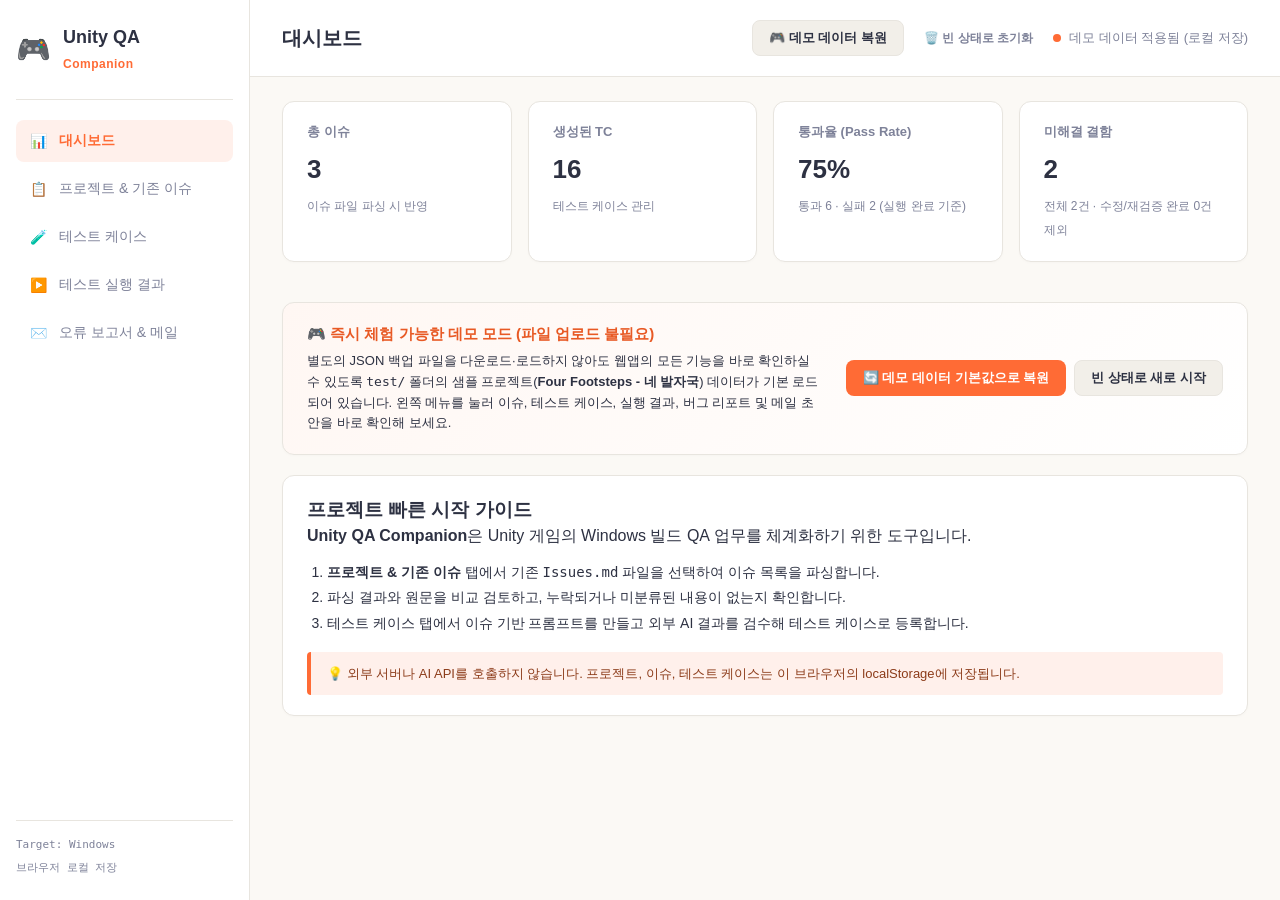
==== commit 15c99c67: "feat: add built-in demo dataset, sample loader buttons, and standalone preview links in README" ====
--- a/UnityQACompanion-standalone.html
+++ b/UnityQACompanion-standalone.html
@@ -160,12 +160,68 @@
   font-weight: 700;
 }
 
+.header-actions {
+  display: flex;
+  align-items: center;
+  gap: 12px;
+  flex-wrap: wrap;
+}
+
+.btn-sm {
+  padding: 6px 12px;
+  font-size: 12px;
+}
+
 .header-status {
   display: flex;
   align-items: center;
   gap: 8px;
   font-size: 13px;
   color: var(--text-muted);
+}
+
+.demo-banner-card {
+  background: linear-gradient(135deg, #FFF7F3 0%, #FFFFFF 100%);
+  border: 1px solid #FFD6C7;
+}
+
+.demo-banner {
+  display: flex;
+  justify-content: space-between;
+  align-items: center;
+  gap: 20px;
+  flex-wrap: wrap;
+}
+
+.demo-banner-text {
+  flex: 1;
+  min-width: 280px;
+}
+
+.demo-banner-text h3 {
+  font-size: 15px;
+  color: var(--primary-orange-hover);
+  margin-bottom: 6px;
+}
+
+.demo-banner-text p {
+  font-size: 13px;
+  color: var(--text-main);
+  line-height: 1.6;
+}
+
+.demo-banner-actions {
+  display: flex;
+  gap: 8px;
+  flex-wrap: wrap;
+  flex-shrink: 0;
+}
+
+.file-input-wrapper {
+  display: flex;
+  gap: 8px;
+  flex-wrap: wrap;
+  align-items: center;
 }
 
 .status-indicator {
@@ -745,8 +801,12 @@
     <main class="content-area">
       <header class="content-header">
         <h1 id="current-view-title">대시보드</h1>
-        <div class="header-status">
-          <span class="status-indicator"></span> 로컬 파일 모드
+        <div class="header-actions">
+          <button class="btn btn-secondary btn-sm" id="btn-load-demo" type="button" title="별도 JSON 파일 없이 내장된 데모 프로젝트 데이터를 즉시 복원합니다">🎮 데모 데이터 복원</button>
+          <button class="btn btn-text btn-sm" id="btn-clear-all-data" type="button" title="저장된 모든 데이터를 비우고 빈 상태로 초기화합니다">🗑️ 빈 상태로 초기화</button>
+          <div class="header-status">
+            <span class="status-indicator"></span> <span id="header-mode-label">로컬 파일 모드 (데모 적용됨)</span>
+          </div>
         </div>
       </header>
 
@@ -776,6 +836,19 @@
             </div>
           </div>
 
+          <div class="card demo-banner-card">
+            <div class="demo-banner">
+              <div class="demo-banner-text">
+                <h3>🎮 즉시 체험 가능한 데모 모드 (파일 업로드 불필요)</h3>
+                <p>별도의 JSON 백업 파일을 다운로드·로드하지 않아도 웹앱의 모든 기능을 바로 확인하실 수 있도록 <code>test/</code> 폴더의 샘플 프로젝트(<strong>Four Footsteps - 네 발자국</strong>) 데이터가 기본 로드되어 있습니다. 왼쪽 메뉴를 눌러 이슈, 테스트 케이스, 실행 결과, 버그 리포트 및 메일 초안을 바로 확인해 보세요.</p>
+              </div>
+              <div class="demo-banner-actions">
+                <button class="btn btn-primary" id="btn-dash-load-demo" type="button">🔄 데모 데이터 기본값으로 복원</button>
+                <button class="btn btn-secondary" id="btn-dash-clear-demo" type="button">빈 상태로 새로 시작</button>
+              </div>
+            </div>
+          </div>
+
           <div class="card info-card">
             <h3>프로젝트 빠른 시작 가이드</h3>
             <p><strong>Unity QA Companion</strong>은 Unity 게임의 Windows 빌드 QA 업무를 체계화하기 위한 도구입니다.</p>
@@ -821,7 +894,8 @@
               <h2>이슈 마크다운 파일(Issues.md) 불러오기</h2>
               <div class="file-input-wrapper">
                 <input type="file" id="md-file-input" accept=".md,text/markdown,text/plain" style="display: none;">
-                <button class="btn btn-primary" id="btn-select-file">📂 .md 파일 선택</button>
+                <button class="btn btn-secondary" id="btn-load-sample-md" type="button">🧪 샘플 Issues.md 바로 적용</button>
+                <button class="btn btn-primary" id="btn-select-file" type="button">📂 .md 파일 선택</button>
               </div>
             </div>
             <p class="card-subtitle">기존 프로젝트의 QA 이슈 목록 파일(.md)을 선택하면 브라우저에서 구조를 분석합니다.</p>
@@ -964,7 +1038,10 @@
           </div>
 
           <div class="card">
-            <div class="card-header"><h2>외부 AI 결과 붙여넣기</h2></div>
+            <div class="card-header">
+              <h2>외부 AI 결과 붙여넣기</h2>
+              <button class="btn btn-secondary" id="btn-load-sample-ai-json" type="button">🧪 샘플 AI 결과 JSON 넣기</button>
+            </div>
             <p class="card-subtitle">Gemini, ChatGPT, Claude 등에서 생성한 JSON을 붙여넣으세요. 파싱 후 미리보기에서 필드를 수정하고 등록할 수 있습니다.</p>
             <textarea id="tc-ai-json" class="tc-large-textarea" rows="10" placeholder='{"testCases":[{"title":"플레이어 점프 재현 테스트","purpose":"점프 입력 시 바닥을 통과하는 문제를 재현한다","preconditions":["Windows 빌드 실행","테스트 구역 진입"],"steps":["플레이어를 평평한 바닥에 세운다","점프 키를 한 번 누른다"],"expectedResults":["플레이어가 바닥을 통과하지 않는다"],"relatedIssueIds":["#1"],"priority":"High","category":"재현 테스트","platform":"Windows","status":"Draft"}]}'> </textarea>
             <div class="form-actions"><button class="btn btn-primary" id="btn-parse-ai-json" type="button">JSON 검수 및 미리보기</button><span id="tc-json-status" class="inline-status" role="status"></span></div>
@@ -1083,12 +1160,13 @@
     </main>
   </div>
 
-  <script>
+  <script>
 // Unity QA Companion - STEP 3: localStorage 기반 프로젝트 및 이슈 관리
 // 외부 서버/DB를 사용하지 않습니다. 저장 데이터는 현재 브라우저에 보관됩니다.
 
-document.addEventListener('DOMContentLoaded', () => {
+function initUnityQaCompanion() {
   const STORAGE_KEY = 'unityQaCompanion.data';
+  const EMPTY_MODE_KEY = 'unityQaCompanion.emptyMode';
   const SCHEMA_VERSION = 4;
   const $ = (id) => document.getElementById(id);
 
@@ -2115,7 +2193,7 @@
   backupActions.innerHTML = `<div class="card-header"><h2>내보내기 및 백업</h2></div><p class="card-subtitle">내보내기는 브라우저에서 처리하며 저장된 로컬 데이터를 변경하지 않습니다.</p>
     <div class="export-controls"><label>Markdown 범위<select id="export-markdown-scope"><option value="project">전체 프로젝트</option><option value="issues">이슈 목록</option><option value="issue">선택한 이슈</option><option value="testCases">테스트 케이스 목록</option><option value="testRuns">테스트 실행 이력</option><option value="bugReports">버그 리포트</option><option value="mailDrafts">메일 초안</option></select></label><label>이슈 선택<select id="export-issue-select"><option value="">이슈 선택</option></select></label><button class="btn btn-secondary" id="btn-export-markdown" type="button">Markdown 다운로드</button></div>
     <div class="export-controls"><span>CSV 내보내기</span><button class="btn btn-secondary" data-export-csv="issues" type="button">이슈 목록 CSV</button><button class="btn btn-secondary" data-export-csv="testCases" type="button">테스트 케이스 CSV</button><button class="btn btn-secondary" data-export-csv="testRuns" type="button">테스트 실행 CSV</button><button class="btn btn-secondary" data-export-csv="bugReports" type="button">버그 리포트 CSV</button></div>
-    <div class="export-controls"><button class="btn btn-primary" id="btn-export-json" type="button">전체 JSON 백업 다운로드</button><button class="btn btn-secondary" id="btn-import-json" type="button">JSON 백업 복원</button><span id="export-status" class="inline-status" role="status"></span><input id="json-backup-input" type="file" accept="application/json,.json" hidden></div>`;
+    <div class="export-controls"><button class="btn btn-primary" id="btn-export-json" type="button">전체 JSON 백업 다운로드</button><button class="btn btn-secondary" id="btn-import-json" type="button">JSON 백업 복원</button><button class="btn btn-secondary" id="btn-restore-demo-backup" type="button">🎮 데모 백업 즉시 복원</button><span id="export-status" class="inline-status" role="status"></span><input id="json-backup-input" type="file" accept="application/json,.json" hidden></div>`;
   projectForm.parentElement.appendChild(backupActions);
   function fileSafe(value){return String(value||'project').normalize('NFKC').replace(/[<>:"/\\|?*\x00-\x1F]/g,'_').replace(/[. ]+$/g,'').trim().slice(0,80)||'project';}
   function downloadFile(name,content,type){try{const blob=new Blob([content],{type});const url=URL.createObjectURL(blob);const link=document.createElement('a');link.href=url;link.download=name;document.body.appendChild(link);link.click();link.remove();setTimeout(()=>URL.revokeObjectURL(url),1000);return true;}catch(error){$('export-status').textContent=`다운로드 실패: ${error.message}`;return false;}}
@@ -2194,17 +2272,956 @@
     reader.readAsText(file, 'UTF-8');
   });
 
-  // 초기 화면: 예시 데이터를 자동 삽입하지 않습니다.
+  // 내장 데모 데이터 (test/ 폴더의 Issues.md, 외부 AI 결과 JSON, 전체 백업 JSON 탑재)
+  const DEMO_ISSUES_MD = `## [Open] #1 플레이어 점프 시 바닥 뚫림
+
+
+- 재현 경로: 스페이스 연타
+
+
+## [Closed] #2 사운드 음소거 미작동`;
+
+  const DEMO_AI_TESTCASES_JSON = {
+    testCases: [
+      {
+        title: "플레이어 점프 시 바닥 통과 재현 테스트",
+        purpose: "점프 입력 시 플레이어가 바닥을 통과하는 문제가 발생하는지 확인한다.",
+        preconditions: [
+          "Windows 데스크톱 빌드를 실행한다.",
+          "플레이어가 이동할 수 있는 테스트 구역에 진입한다.",
+          "바닥 충돌이 발생하는 위치에 플레이어를 둔다."
+        ],
+        steps: [
+          "플레이어를 평평한 바닥 위에 위치시킨다.",
+          "점프 입력을 한 번 수행한다.",
+          "플레이어의 이동과 바닥 충돌 상태를 관찰한다."
+        ],
+        expectedResults: [
+          "플레이어가 의도하지 않게 바닥을 통과하지 않는다.",
+          "점프 결과와 충돌 상태를 확인할 수 있다."
+        ],
+        relatedIssueIds: ["#1"],
+        priority: "High",
+        category: "재현 테스트",
+        platform: "Windows",
+        status: "Draft",
+        assumptions: [
+          "실제 점프 입력 키는 게임 설정에서 확인이 필요하다.",
+          "바닥 충돌의 구체적인 기대 동작은 게임 설계에 따라 검증해야 한다."
+        ]
+      },
+      {
+        title: "점프 키 빠른 연속 입력 테스트",
+        purpose: "짧은 시간 안에 반복 입력했을 때 비정상적인 이동이나 충돌이 발생하는지 확인한다.",
+        preconditions: [
+          "Windows 데스크톱 빌드를 실행한다.",
+          "플레이어가 바닥 위에 있는지 확인한다."
+        ],
+        steps: [
+          "점프 입력을 빠르게 여러 번 반복한다.",
+          "플레이어의 위치와 바닥 충돌 상태를 관찰한다.",
+          "입력 종료 후 정상적으로 조작할 수 있는지 확인한다."
+        ],
+        expectedResults: [
+          "입력 반복으로 인해 플레이어가 비정상적으로 바닥을 통과하지 않는다.",
+          "입력 종료 후 게임이 정상적으로 반응한다."
+        ],
+        relatedIssueIds: ["#1"],
+        priority: "Medium",
+        category: "빠른 연속 입력",
+        platform: "Windows",
+        status: "Draft",
+        assumptions: [
+          "반복 입력 허용 여부와 점프 재사용 조건은 검증이 필요하다."
+        ]
+      }
+    ]
+  };
+
+  const DEMO_BACKUP_DATA = {
+    schemaVersion: 4,
+    backupCreatedAt: "2026-10-22T04:10:28.600Z",
+    projects: [
+      {
+        id: "project-1edd2474-ee3d-4010-9ef9-096d3a3fc99b",
+        name: "Four Footsteps",
+        description: "Unity/C# 기반 2D 내러티브 게임 '네 발자국'",
+        gameVersion: "1.0.1",
+        buildVersion: "Windows-2026.10.21",
+        createdAt: "2026-10-21",
+        updatedAt: "2026-10-22T02:34:49.503Z"
+      }
+    ],
+    issues: [
+      {
+        id: "issue-2f1fd49e-ce6b-417d-a4cd-585cdd37c247",
+        projectId: "project-1edd2474-ee3d-4010-9ef9-096d3a3fc99b",
+        number: "1",
+        title: "플레이어 점프 시 바닥 뚫림",
+        status: "Open",
+        description: "- 재현 경로: 스페이스 연타",
+        rawMarkdown: "## [Open] #1 플레이어 점프 시 바닥 뚫림\n\n\n- 재현 경로: 스페이스 연타\n\n",
+        source: "markdown",
+        modified: false,
+        sourceFile: "Issues.md",
+        lineStart: 1,
+        warnings: [],
+        createdAt: "2026-10-21T07:59:08.682Z",
+        updatedAt: "2026-10-21T07:59:08.682Z"
+      },
+      {
+        id: "issue-2316aaa0-27bb-44c4-b9c5-b368fe7fc1bd",
+        projectId: "project-1edd2474-ee3d-4010-9ef9-096d3a3fc99b",
+        number: "2",
+        title: "사운드 음소거 미작동",
+        status: "Closed",
+        description: "",
+        rawMarkdown: "## [Closed] #2 사운드 음소거 미작동",
+        source: "markdown",
+        modified: false,
+        sourceFile: "Issues.md",
+        lineStart: 7,
+        warnings: [
+          "이슈의 세부 설명(본문)이 비어 있습니다."
+        ],
+        createdAt: "2026-10-21T07:59:08.682Z",
+        updatedAt: "2026-10-21T07:59:08.682Z"
+      },
+      {
+        id: "issue-7f7c30db-964d-434d-8fb3-1af83361c785",
+        projectId: "project-1edd2474-ee3d-4010-9ef9-096d3a3fc99b",
+        number: "3",
+        title: "PuzzleMemoryManager 이름 치환 시점 오류",
+        status: "In Progress",
+        description: "- 재현 경로: 퍼즐 가방 UI에서 회상 텍스트를 표시할 때, 플레이어 이름 또는 고양이 이름이 사용자가 입력한 실제 이름이 아니라 초기 임시값으로 표시되는 문제가 있었습니다.\n이로 인해 사용자가 프롤로그에서 이름을 설정했음에도, 회상 텍스트에는 변경 전 이름이 반영될 수 있었습니다.",
+        rawMarkdown: "",
+        source: "manual",
+        modified: true,
+        warnings: [],
+        createdAt: "2026-10-21T07:59:23.854Z",
+        updatedAt: "2026-10-21T08:06:52.969Z"
+      }
+    ],
+    testCases: [
+      {
+        id: "tc-5e6e67e3-5996-4437-95e1-b86a32073c5b",
+        projectId: "project-1edd2474-ee3d-4010-9ef9-096d3a3fc99b",
+        title: "플레이어 점프 시 바닥 통과 재현 테스트",
+        purpose: "점프 입력 시 플레이어가 바닥을 통과하는 문제가 발생하는지 확인한다.",
+        preconditions: [
+          "Windows 데스크톱 빌드를 실행한다.",
+          "플레이어가 이동할 수 있는 테스트 구역에 진입한다.",
+          "바닥 충돌이 발생하는 위치에 플레이어를 둔다."
+        ],
+        steps: [
+          "플레이어를 평평한 바닥 위에 위치시킨다.",
+          "점프 입력을 한 번 수행한다.",
+          "플레이어의 이동과 바닥 충돌 상태를 관찰한다."
+        ],
+        expectedResults: [
+          "플레이어가 의도하지 않게 바닥을 통과하지 않는다.",
+          "점프 결과와 충돌 상태를 확인할 수 있다."
+        ],
+        relatedIssueIds: ["issue-2f1fd49e-ce6b-417d-a4cd-585cdd37c247"],
+        priority: "High",
+        category: "재현 테스트",
+        platform: "Windows",
+        status: "Draft",
+        source: "external-ai",
+        createdAt: "2026-10-21T08:09:37.249Z",
+        updatedAt: "2026-10-21T08:14:59.688Z"
+      },
+      {
+        id: "tc-4515929c-16c7-4b8f-aa33-6496726d35cb",
+        projectId: "project-1edd2474-ee3d-4010-9ef9-096d3a3fc99b",
+        title: "점프 키 빠른 연속 입력 테스트",
+        purpose: "짧은 시간 안에 반복 입력했을 때 비정상적인 이동이나 충돌이 발생하는지 확인한다.",
+        preconditions: [
+          "Windows 데스크톱 빌드를 실행한다.",
+          "플레이어가 바닥 위에 있는지 확인한다."
+        ],
+        steps: [
+          "점프 입력을 빠르게 여러 번 반복한다.",
+          "플레이어의 위치와 바닥 충돌 상태를 관찰한다.",
+          "입력 종료 후 정상적으로 조작할 수 있는지 확인한다."
+        ],
+        expectedResults: [
+          "입력 반복으로 인해 플레이어가 비정상적으로 바닥을 통과하지 않는다.",
+          "입력 종료 후 게임이 정상적으로 반응한다."
+        ],
+        relatedIssueIds: ["issue-2f1fd49e-ce6b-417d-a4cd-585cdd37c247"],
+        priority: "Medium",
+        category: "빠른 연속 입력",
+        platform: "Windows",
+        status: "Draft",
+        assumptions: ["반복 입력 허용 여부와 점프 재사용 조건은 검증이 필요하다."],
+        source: "external-ai",
+        createdAt: "2026-10-21T08:09:37.249Z",
+        updatedAt: "2026-10-21T08:09:48.178Z"
+      },
+      {
+        id: "tc-2fd4caa3-3b62-4507-9f2c-6e85e45c0728",
+        projectId: "project-1edd2474-ee3d-4010-9ef9-096d3a3fc99b",
+        title: "프롤로그 이름 설정 후 퍼즐 가방 UI 회상 텍스트 이름 치환 검증",
+        purpose: "프롤로그에서 설정한 플레이어 및 고양이 이름이 퍼즐 가방 UI의 회상 텍스트에 초기 임시값이 아닌 실제 입력값으로 올바르게 반영되는지 확인합니다.",
+        preconditions: [
+          "게임이 정상 실행된 상태",
+          "프롤로그 진행 중 플레이어 및 고양이 이름을 입력하는 단계에 도달함 (검증 필요)"
+        ],
+        steps: [
+          "프롤로그 진행 중 플레이어와 고양이 이름을 임의의 실제 이름으로 입력하고 완료합니다.",
+          "이후 퍼즐 가방 UI를 열어 회상 텍스트 항목을 선택합니다."
+        ],
+        expectedResults: [
+          "회상 텍스트 내 플레이어 이름과 고양이 이름이 초기 임시값이 아니라 사용자가 입력한 실제 이름으로 표시됩니다."
+        ],
+        relatedIssueIds: ["issue-7f7c30db-964d-434d-8fb3-1af83361c785"],
+        priority: "High",
+        category: "재현 테스트",
+        platform: "Windows",
+        status: "Draft",
+        assumptions: [
+          "프롤로그에서 플레이어와 고양이 이름을 입력하는 단계가 존재함",
+          "퍼즐 가방 UI를 통해 회상 텍스트를 확인할 수 있는 경로가 존재함"
+        ],
+        source: "external-ai",
+        createdAt: "2026-10-22T01:35:58.018Z",
+        updatedAt: "2026-10-22T01:36:08.283Z"
+      },
+      {
+        id: "tc-d80438f3-9e48-4f6f-bd32-39d59e65c332",
+        projectId: "project-1edd2474-ee3d-4010-9ef9-096d3a3fc99b",
+        title: "프롤로그 이름 변경 및 퍼즐 가방 UI 빠른 연속 진입 시 이름 치환 타이밍 검증",
+        purpose: "이름 입력 직후나 퍼즐 가방 UI를 빠르게 반복해서 여닫을 때, PuzzleMemoryManager의 치환 타이밍 지연으로 인해 임시값이 노출되는지 확인합니다.",
+        preconditions: ["프롤로그 이름 입력 완료 직전 또는 직후 상태"],
+        steps: [
+          "이름 입력 완료 후 곧바로 퍼즐 가방 UI를 마우스나 키보드로 빠르게 연속해서 열고 닫기를 반복합니다.",
+          "마지막으로 퍼즐 가방 UI를 연 상태로 유지하여 회상 텍스트를 확인합니다."
+        ],
+        expectedResults: [
+          "빠른 연속 입력 및 UI 토글 상황에서도 회상 텍스트 내 이름이 임시값으로 롤백되지 않고 올바른 입력값으로 고정되어 표시됩니다."
+        ],
+        relatedIssueIds: ["issue-7f7c30db-964d-434d-8fb3-1af83361c785"],
+        priority: "Medium",
+        category: "빠른 연속 입력",
+        platform: "Windows",
+        status: "Draft",
+        assumptions: ["UI 열기/닫기 인터랙션이 빈번하게 발생할 때 비동기 로딩이나 초기화 타이밍 이슈가 발생할 수 있음"],
+        source: "external-ai",
+        createdAt: "2026-10-22T01:35:58.018Z",
+        updatedAt: "2026-10-22T01:36:08.283Z"
+      },
+      {
+        id: "tc-93c67452-b17d-4911-9501-c7063d01a378",
+        projectId: "project-1edd2474-ee3d-4010-9ef9-096d3a3fc99b",
+        title: "이름 글자 수 경계값(최소/최대) 입력 시 회상 텍스트 치환 검증",
+        purpose: "플레이어 및 고양이 이름을 시스템에서 허용하는 최소 글자 수 또는 최대 글자 수로 설정했을 때, 회상 텍스트 치환 시 문자열 처리 오류나 깨짐 현상이 없는지 확인합니다.",
+        preconditions: ["이름 입력 UI 진입 상태"],
+        steps: [
+          "플레이어 및 고양이 이름을 허용된 최소 길이(예: 1자)로 입력하고 완료 후 퍼즐 가방 UI의 회상 텍스트를 확인합니다.",
+          "게임을 재시작하거나 초기화하여 최대 길이(예: 시스템 허용 최대 글자 수)로 이름을 입력하고 회상 텍스트를 확인합니다."
+        ],
+        expectedResults: [
+          "경계값 길이의 이름이 회상 텍스트 내에서 잘림이나 오탈자 없이 정상적으로 치환되어 출력됩니다."
+        ],
+        relatedIssueIds: ["issue-7f7c30db-964d-434d-8fb3-1af83361c785"],
+        priority: "Low",
+        category: "경계값",
+        platform: "Windows",
+        status: "Draft",
+        assumptions: ["이름 입력에 대한 글자 수 제한(최소/최대 길이) 정책이 존재함"],
+        source: "external-ai",
+        createdAt: "2026-10-22T01:35:58.018Z",
+        updatedAt: "2026-10-22T01:36:08.283Z"
+      },
+      {
+        id: "tc-31e22cdd-96ed-4f97-940d-1c02ade818db",
+        projectId: "project-1edd2474-ee3d-4010-9ef9-096d3a3fc99b",
+        title: "게임 진행 중 이름 변경 이벤트 발생 시 회상 텍스트 실시간 반영 상태 전환 검증",
+        purpose: "게임 내에서 이름이 변경되는 이벤트나 설정 변경 기능이 있을 때, 이미 로드되었거나 열려 있는 퍼즐 가방 UI의 회상 텍스트가 실시간으로 갱신되는지 확인합니다.",
+        preconditions: ["프롤로그 이후 게임 진행 중 이름 변경이 가능한 구간 또는 설정 메뉴 진입 가능 상태"],
+        steps: [
+          "퍼즐 가방 UI를 열어둔 상태이거나 닫은 상태에서, 게임 내 이벤트나 설정을 통해 플레이어/고양이 이름을 새로운 값으로 변경합니다.",
+          "퍼즐 가방 UI를 다시 열거나 실시간으로 텍스트 영역을 주시하여 반영 여부를 확인합니다."
+        ],
+        expectedResults: [
+          "이름 변경 직후 또는 UI 재진입 시 PuzzleMemoryManager가 변경된 이름을 즉시 감지하여 회상 텍스트에 올바르게 반영합니다."
+        ],
+        relatedIssueIds: ["issue-7f7c30db-964d-434d-8fb3-1af83361c785"],
+        priority: "Medium",
+        category: "상태 전환",
+        platform: "Windows",
+        status: "Draft",
+        assumptions: ["게임 플레이 도중 이름을 변경할 수 있는 기능이나 이벤트 트리거가 존재함"],
+        source: "external-ai",
+        createdAt: "2026-10-22T01:35:58.018Z",
+        updatedAt: "2026-10-22T01:36:08.283Z"
+      },
+      {
+        id: "tc-9eb9aeaf-e7f4-4bb8-b3f6-60d63c2c8af5",
+        projectId: "project-1edd2474-ee3d-4010-9ef9-096d3a3fc99b",
+        title: "이름 설정 및 회상 텍스트 활성화 후 세이브/로드 시 이름 유지 검증",
+        purpose: "이름을 설정하고 회상 텍스트가 해금된 상태에서 게임을 저장하고 불러왔을 때, 세이브 데이터 내 이름 정보가 유실되지 않고 회상 텍스트에 정상 반영되는지 확인합니다.",
+        preconditions: ["프롤로그 이름 설정이 완료되고 퍼즐 가방 회상 텍스트가 1개 이상 활성화된 상태"],
+        steps: [
+          "현재 시점에서 게임을 수동 또는 자동 저장합니다.",
+          "메인 메뉴로 이동하거나 게임을 종료 후 재시작하여 해당 세이브 파일을 불러옵니다.",
+          "퍼즐 가방 UI에 진입하여 회상 텍스트의 이름을 확인합니다."
+        ],
+        expectedResults: [
+          "세이브 및 로드 이후에도 임시값이 아닌 저장된 실제 이름이 회상 텍스트에 정확하게 유지되어 표시됩니다."
+        ],
+        relatedIssueIds: ["issue-7f7c30db-964d-434d-8fb3-1af83361c785"],
+        priority: "High",
+        category: "저장 및 불러오기",
+        platform: "Windows",
+        status: "Draft",
+        assumptions: ["플레이어 및 고양이 이름 데이터가 세이브 파일에 정상적으로 직렬화되어 저장됨"],
+        source: "external-ai",
+        createdAt: "2026-10-22T01:35:58.018Z",
+        updatedAt: "2026-10-22T01:36:08.283Z"
+      },
+      {
+        id: "tc-c35949a5-3a50-4348-a139-53ea9477450f",
+        projectId: "project-1edd2474-ee3d-4010-9ef9-096d3a3fc99b",
+        title: "게임 앱 완전 종료 후 재실행 시 회상 텍스트 이름 치환 유지 검증",
+        purpose: "게임 프로세스를 완전히 종료한 뒤 재실행했을 때, PuzzleMemoryManager가 초기화 과정에서 이름 데이터를 올바르게 로드하여 회상 텍스트에 반영하는지 확인합니다.",
+        preconditions: ["이름 설정 및 회상 텍스트 데이터가 포함된 세이브 파일이 존재함"],
+        steps: [
+          "게임 클라이언트를 완전히 종료합니다(ALT+F4 또는 작업 관리자 종료 등).",
+          "게임을 재실행하고 저장된 세이브 데이터를 로드합니다.",
+          "퍼즐 가방 UI를 열어 회상 텍스트를 확인합니다."
+        ],
+        expectedResults: [
+          "앱 재실행 후에도 임시값으로 회귀하지 않고 설정된 이름이 회상 텍스트에 정상적으로 출력됩니다."
+        ],
+        relatedIssueIds: ["issue-7f7c30db-964d-434d-8fb3-1af83361c785"],
+        priority: "Medium",
+        category: "재실행",
+        platform: "Windows",
+        status: "Draft",
+        assumptions: ["게임 재실행 시 세이브 로드 메커니즘을 통해 이전 플레이 상태가 복원됨"],
+        source: "external-ai",
+        createdAt: "2026-10-22T01:35:58.018Z",
+        updatedAt: "2026-10-22T01:36:08.283Z"
+      },
+      {
+        id: "tc-f5aae636-9d23-4c8a-83fd-4b45d5996381",
+        projectId: "project-1edd2474-ee3d-4010-9ef9-096d3a3fc99b",
+        title: "Windows 데스크톱 환경 및 창 모드/포커스 전환 시 회상 텍스트 치환 검증",
+        purpose: "Windows 운영체제 환경에서 창 모드/전체 화면 전환 또는 창 포커스 상실(Alt+Tab) 및 복귀 상황이 PuzzleMemoryManager의 텍스트 바인딩 및 UI 렌더링에 영향을 주지 않는지 확인합니다.",
+        preconditions: ["퍼즐 가방 UI가 열려 있고 회상 텍스트가 표시된 상태"],
+        steps: [
+          "Alt+Enter를 눌러 창 모드와 전체 화면 모드를 상호 전환합니다.",
+          "Alt+Tab을 이용해 다른 응용프로그램으로 포커스를 잃게 한 뒤 다시 게임 창으로 복귀합니다.",
+          "퍼즐 가방 UI의 회상 텍스트 상태를 확인합니다."
+        ],
+        expectedResults: [
+          "화면 모드 변경 및 포커스 상실·복귀 후에도 회상 텍스트의 이름 치환 상태가 깨지지 않고 정상적으로 유지됩니다."
+        ],
+        relatedIssueIds: ["issue-7f7c30db-964d-434d-8fb3-1af83361c785"],
+        priority: "Low",
+        category: "환경 호환성",
+        platform: "Windows",
+        status: "Draft",
+        assumptions: ["Windows 창 포커스 변경 및 해상도/모드 전환이 Unity UI 매니저의 데이터 바인딩 타이밍에 직접적인 결함을 유발하지 않음"],
+        source: "external-ai",
+        createdAt: "2026-10-22T01:35:58.018Z",
+        updatedAt: "2026-10-22T01:36:08.283Z"
+      },
+      {
+        id: "tc-66954bf5-5cf2-48cf-ba14-69531640b209",
+        projectId: "project-1edd2474-ee3d-4010-9ef9-096d3a3fc99b",
+        title: "설정 메뉴에서 사운드 음소거(Mute) 토글 시 오디오 출력 중단 재현 테스트",
+        purpose: "옵션 또는 설정 UI에서 음소거 체크박스나 버튼을 활성화했을 때, 배경음악(BGM) 및 효과음(SFX) 등 모든 게임 사운드가 즉시 음소거되는지 확인합니다.",
+        preconditions: [
+          "게임이 정상 실행 중이며 BGM 또는 SFX가 출력되고 있는 상태",
+          "설정(Options/Settings) 메뉴에 진입할 수 있는 상태"
+        ],
+        steps: [
+          "설정 메뉴를 엽니다.",
+          "마우스 또는 키보드로 사운드 음소거 옵션을 클릭하여 체크/활성화합니다.",
+          "게임 플레이 화면으로 돌아와 사운드 출력 여부를 청각적으로 확인합니다."
+        ],
+        expectedResults: [
+          "음소거 옵션 활성화 즉시 모든 게임 내 사운드(BGM, SFX 등)가 음소거되어 들리지 않아야 합니다."
+        ],
+        relatedIssueIds: ["issue-2316aaa0-27bb-44c4-b9c5-b368fe7fc1bd"],
+        priority: "High",
+        category: "재현 테스트",
+        platform: "Windows",
+        status: "Draft",
+        assumptions: [
+          "게임 내에 사운드 설정을 조작할 수 있는 설정 UI 및 음소거 기능이 존재함",
+          "Unity AudioListener.pause 또는 개별 AudioSource/AudioMixer 음소거 제어 로직을 사용함"
+        ],
+        source: "external-ai",
+        createdAt: "2026-10-22T04:07:08.748Z",
+        updatedAt: "2026-10-22T04:07:18.458Z"
+      },
+      {
+        id: "tc-5487e005-8be1-488b-9d17-278de7cb58cd",
+        projectId: "project-1edd2474-ee3d-4010-9ef9-096d3a3fc99b",
+        title: "음소거 토글 버튼 빠른 연속 클릭 시 사운드 상태 전환 동기화 검증",
+        purpose: "음소거 버튼을 마우스로 빠르게 연속해서 클릭할 때, 사운드 음소거 및 해제 상태가 오류 없이 올바르게 토글되는지 확인합니다.",
+        preconditions: ["설정 메뉴의 사운드 음소거 옵션 위치에 마우스 커서가 위치한 상태"],
+        steps: [
+          "음소거 버튼을 짧은 간격으로 빠르게 5회 이상 연속 클릭합니다.",
+          "최종적으로 음소거가 설정된 상태 및 해제된 상태에서 각각 사운드 출력 여부를 확인합니다."
+        ],
+        expectedResults: [
+          "빠른 연속 입력에도 입력 유실이나 오디오 매니저 간 상태 불일치가 발생하지 않으며, 최종 설정값에 맞게 사운드가 정확히 제어됩니다."
+        ],
+        relatedIssueIds: ["issue-2316aaa0-27bb-44c4-b9c5-b368fe7fc1bd"],
+        priority: "Medium",
+        category: "빠른 연속 입력",
+        platform: "Windows",
+        status: "Draft",
+        assumptions: ["UI 버튼 이벤트 리스너에 입력 쿨다운이나 중복 방지 로직이 정상 적용되어 있음"],
+        source: "external-ai",
+        createdAt: "2026-10-22T04:07:08.748Z",
+        updatedAt: "2026-10-22T04:07:18.458Z"
+      },
+      {
+        id: "tc-4400ca30-066e-4abe-9464-0ba69f8c1620",
+        projectId: "project-1edd2474-ee3d-4010-9ef9-096d3a3fc99b",
+        title: "볼륨 슬라이더 최솟값(0)과 음소거 기능 간 경계값 동작 검증",
+        purpose: "사운드 볼륨 슬라이더를 최솟값(0)으로 내렸을 때와 음소거 옵션을 체크했을 때의 내부 오디오 믹서 상태가 올바르게 연동되는지 확인합니다.",
+        preconditions: ["볼륨 조절 슬라이더와 음소거 옵션이 함께 존재하는 설정 화면 진입 상태"],
+        steps: [
+          "볼륨 슬라이더를 마우스로 드래그하여 최솟값(0 혹은 -80dB)으로 설정한 뒤 사운드 출력을 확인합니다.",
+          "볼륨이 0이 아닌 상태에서 음소거 체크박스를 활성화하고 오디오 믹서의 출력 변화를 확인합니다."
+        ],
+        expectedResults: [
+          "볼륨 최솟값 설정 및 음소거 설정 시 모두 사운드가 완벽히 차단되며, 음소거 해제 시 이전 볼륨 값으로 정상 복원됩니다."
+        ],
+        relatedIssueIds: ["issue-2316aaa0-27bb-44c4-b9c5-b368fe7fc1bd"],
+        priority: "Low",
+        category: "경계값",
+        platform: "Windows",
+        status: "Draft",
+        assumptions: ["볼륨 슬라이더의 범위는 0(음소거/최소)에서 1(최대) 또는 이와 유사한 정규화된 값을 가짐"],
+        source: "external-ai",
+        createdAt: "2026-10-22T04:07:08.748Z",
+        updatedAt: "2026-10-22T04:07:18.458Z"
+      },
+      {
+        id: "tc-f170cb8c-04b6-431f-b20d-daaaf7f67181",
+        projectId: "project-1edd2474-ee3d-4010-9ef9-096d3a3fc99b",
+        title: "음소거 활성화 상태에서 오디오 트랙 재생 및 상태 전환 검증",
+        purpose: "음소거가 켜진 상태에서 새로운 BGM이 재생되거나 새로운 효과음(SFX)이 발생할 때, 해당 오디오들이 즉시 음소거 상태로 재생되는지 확인합니다.",
+        preconditions: ["사운드 음소거 옵션이 활성화된 상태"],
+        steps: [
+          "음소거가 켜진 채로 스테이지 이동 또는 대화 진행 등을 통해 새로운 BGM이나 SFX가 트리거되는 상황을 만듭니다.",
+          "음소거 상태를 해제하여 직전 재생된 사운드가 백그라운드에서 정상 재생 중이었는지 확인합니다."
+        ],
+        expectedResults: [
+          "음소거 중 새로 재생되는 오디오 소스들도 소리가 출력되지 않아야 하며, 음소거 해제 시 현재 시점에 맞는 사운드가 정상 들려야 합니다."
+        ],
+        relatedIssueIds: ["issue-2316aaa0-27bb-44c4-b9c5-b368fe7fc1bd"],
+        priority: "Medium",
+        category: "상태 전환",
+        platform: "Windows",
+        status: "Draft",
+        assumptions: ["AudioMixer의 Expose된 파라미터 또는 AudioListener를 통해 전역 음소거가 제어됨"],
+        source: "external-ai",
+        createdAt: "2026-10-22T04:07:08.748Z",
+        updatedAt: "2026-10-22T04:07:18.458Z"
+      },
+      {
+        id: "tc-c629481d-abe1-4477-8330-d865e64bbded",
+        projectId: "project-1edd2474-ee3d-4010-9ef9-096d3a3fc99b",
+        title: "음소거 설정 변경 후 게임 저장 및 불러오기 시 설정 유지 검증",
+        purpose: "사운드 음소거 상태를 변경한 후 게임 데이터를 저장하고 다시 불러왔을 때, 음소거 설정 값이 세이브 파일에 올바르게 반영 및 유지되는지 확인합니다.",
+        preconditions: ["게임 내 수동 또는 자동 저장 기능 사용 가능 상태"],
+        steps: [
+          "설정 메뉴에서 사운드 음소거를 활성화한 상태로 게임을 저장합니다.",
+          "메인 메뉴로 나가거나 게임을 재시작한 뒤 해당 세이브 파일을 불러옵니다.",
+          "설정 메뉴 및 인게임 사운드 출력 상태를 확인합니다."
+        ],
+        expectedResults: [
+          "세이브 파일 로드 후에도 음소거 설정(Mute) 상태가 그대로 유지되며 사운드가 들리지 않아야 합니다."
+        ],
+        relatedIssueIds: ["issue-2316aaa0-27bb-44c4-b9c5-b368fe7fc1bd"],
+        priority: "High",
+        category: "저장 및 불러오기",
+        platform: "Windows",
+        status: "Draft",
+        assumptions: ["오디오 설정(음소거 및 볼륨)이 플레이어 개인 세이브 데이터 또는 별도의 환경 설정 파일(PlayerPrefs 등)에 저장됨"],
+        source: "external-ai",
+        createdAt: "2026-10-22T04:07:08.748Z",
+        updatedAt: "2026-10-22T04:07:18.458Z"
+      },
+      {
+        id: "tc-5f41841a-aa0d-4990-93b3-7c6786681f7e",
+        projectId: "project-1edd2474-ee3d-4010-9ef9-096d3a3fc99b",
+        title: "게임 앱 완전 종료 후 재실행 시 오디오 음소거 상태 유지 검증",
+        purpose: "사운드를 음소거한 상태로 게임 클라이언트를 완전히 종료했다가 재실행했을 때, 초기화 과정에서 음소거 설정이 올바르게 적용되는지 확인합니다.",
+        preconditions: ["사운드가 음소거된 상태"],
+        steps: [
+          "Alt+F4 등을 통해 게임 앱을 완전히 종료합니다.",
+          "게임을 다시 실행하여 타이틀 화면 및 인게임 진입 시의 사운드 출력 상태를 확인합니다."
+        ],
+        expectedResults: [
+          "앱 재실행 시에도 이전 설정된 음소거 상태가 유지되어 타이틀 화면부터 소리가 나지 않아야 합니다."
+        ],
+        relatedIssueIds: ["issue-2316aaa0-27bb-44c4-b9c5-b368fe7fc1bd"],
+        priority: "Medium",
+        category: "재실행",
+        platform: "Windows",
+        status: "Draft",
+        assumptions: ["설정 파일이 로컬 디스크(PlayerPrefs 또는 JSON 파일 등)에 정상적으로 기록됨"],
+        source: "external-ai",
+        createdAt: "2026-10-22T04:07:08.748Z",
+        updatedAt: "2026-10-22T04:07:18.458Z"
+      },
+      {
+        id: "tc-1ef03ea2-8e7d-4715-81e6-0164b2d684ce",
+        projectId: "project-1edd2474-ee3d-4010-9ef9-096d3a3fc99b",
+        title: "Windows 창 포커스 상실(백그라운드 전환) 및 전체 화면 모드 변경 시 사운드 제어 검증",
+        purpose: "Windows 환경에서 Alt+Tab으로 게임 창이 포커스를 잃거나 창 모드/전체 화면(Alt+Enter)을 전환할 때, 오디오 음소거 기능 및 시스템 오디오 처리(백그라운드 음소거 옵션 등)에 이상이 없는지 확인합니다.",
+        preconditions: ["게임이 Windows 데스크톱 환경에서 실행 중인 상태"],
+        steps: [
+          "Alt+Tab을 눌러 다른 프로그램으로 포커스를 이동시킨 뒤 게임 내 사운드(백그라운드 재생 여부)를 확인합니다.",
+          "다시 게임 창으로 포커스를 복귀시키고, Alt+Enter를 눌러 전체 화면과 창 모드를 전환하며 사운드 출력 상태를 확인합니다."
+        ],
+        expectedResults: [
+          "포커스 상실 및 화면 모드 전환 시 예기치 않은 사운드 강제 음소거 해제나 오디오 디바이스 크래시가 발생하지 않고 설정된 음소거 상태가 안정적으로 유지됩니다."
+        ],
+        relatedIssueIds: ["issue-2316aaa0-27bb-44c4-b9c5-b368fe7fc1bd"],
+        priority: "Low",
+        category: "환경 호환성",
+        platform: "Windows",
+        status: "Draft",
+        assumptions: ["Unity Run In Background 설정이 활성화되어 있으며, Windows 오디오 렌더링에 별도의 하드웨어 결함이 없음"],
+        source: "external-ai",
+        createdAt: "2026-10-22T04:07:08.748Z",
+        updatedAt: "2026-10-22T04:07:18.458Z"
+      }
+    ],
+    testRuns: [
+      {
+        id: "run-3d582d2a-f898-4415-8d5a-b6b5fdac1cdf",
+        projectId: "project-1edd2474-ee3d-4010-9ef9-096d3a3fc99b",
+        testCaseId: "tc-2fd4caa3-3b62-4507-9f2c-6e85e45c0728",
+        testCaseTitle: "프롤로그 이름 설정 후 퍼즐 가방 UI 회상 텍스트 이름 치환 검증",
+        result: "PASS",
+        executedAt: "2026-10-21T16:36:00.000Z",
+        gameVersion: "1.0.1",
+        buildVersion: "Windows-2026.10.21",
+        windowsEnvironment: "Windows 11",
+        resolution: "1920 × 1080",
+        actualResult: "스테이지2에서 퍼즐 가방 UI 창 열었을 시, 플레이어 이름 정상적으로 치환되는 현상 확인 가능.",
+        notes: "",
+        nextNotes: "",
+        createdAt: "2026-10-22T01:37:10.479Z"
+      },
+      {
+        id: "run-b46c65ea-d3cd-4846-b965-7b2b6db463cb",
+        projectId: "project-1edd2474-ee3d-4010-9ef9-096d3a3fc99b",
+        testCaseId: "tc-2fd4caa3-3b62-4507-9f2c-6e85e45c0728",
+        testCaseTitle: "프롤로그 이름 설정 후 퍼즐 가방 UI 회상 텍스트 이름 치환 검증",
+        result: "BLOCKED",
+        executedAt: "2026-10-21T23:52:00.000Z",
+        gameVersion: "1.0.1",
+        buildVersion: "Windows-2026.10.21",
+        windowsEnvironment: "Windows 11",
+        resolution: "1920 × 1080",
+        actualResult: "테스트",
+        notes: "게임 종료 후 로드 했더니 먹히지 않았음",
+        nextNotes: "",
+        createdAt: "2026-10-22T01:49:14.946Z"
+      },
+      {
+        id: "run-7b2d81d5-e84e-4286-b865-575f93f210eb",
+        projectId: "project-1edd2474-ee3d-4010-9ef9-096d3a3fc99b",
+        testCaseId: "tc-4515929c-16c7-4b8f-aa33-6496726d35cb",
+        testCaseTitle: "점프 키 빠른 연속 입력 테스트",
+        result: "FAIL",
+        executedAt: "2026-10-22T01:52:00.000Z",
+        gameVersion: "1.0.1",
+        buildVersion: "Windows-2026.10.21",
+        windowsEnvironment: "Windows 11",
+        resolution: "1920 × 1080",
+        actualResult: "점프 키 빠르게 연속 입력했을 때 처음에는 가능했지만, 2~3번째에는 먹히지 않았음",
+        notes: "점프키 입력 관련 변수가 지면에 닿은 이후에는 초기화되지 않은 것으로 추정됨.",
+        nextNotes: "",
+        createdAt: "2026-10-22T01:51:16.808Z"
+      },
+      {
+        id: "run-8fc39230-3d91-4d2d-ae34-9fbf2cc0078f",
+        projectId: "project-1edd2474-ee3d-4010-9ef9-096d3a3fc99b",
+        testCaseId: "tc-5e6e67e3-5996-4437-95e1-b86a32073c5b",
+        testCaseTitle: "플레이어 점프 시 바닥 통과 재현 테스트",
+        result: "PASS",
+        executedAt: "2026-10-21T18:51:00.000Z",
+        gameVersion: "1.0.1",
+        buildVersion: "Windows-2026.10.21",
+        windowsEnvironment: "Windows 11",
+        resolution: "1920 × 1080",
+        actualResult: "플레이어 점프 후 바닥에 무사히 착지함",
+        notes: "",
+        nextNotes: "",
+        createdAt: "2026-10-22T03:51:50.614Z"
+      },
+      {
+        id: "run-a3b39cb3-d39c-4f01-8d80-a4a3c6d06a5d",
+        projectId: "project-1edd2474-ee3d-4010-9ef9-096d3a3fc99b",
+        testCaseId: "tc-d80438f3-9e48-4f6f-bd32-39d59e65c332",
+        testCaseTitle: "프롤로그 이름 변경 및 퍼즐 가방 UI 빠른 연속 진입 시 이름 치환 타이밍 검증",
+        result: "PASS",
+        executedAt: "2026-10-21T18:52:00.000Z",
+        gameVersion: "1.0.1",
+        buildVersion: "Windows-2026.10.21",
+        windowsEnvironment: "Windows 11",
+        resolution: "1920 × 1080",
+        actualResult: "연속 여닫기 후에도 입력한 이름이 회상 텍스트에 정상 유지됨",
+        notes: "",
+        nextNotes: "",
+        createdAt: "2026-10-22T03:52:33.006Z"
+      },
+      {
+        id: "run-a50b5cd4-7fa0-4da4-9733-e2ee572bb492",
+        projectId: "project-1edd2474-ee3d-4010-9ef9-096d3a3fc99b",
+        testCaseId: "tc-93c67452-b17d-4911-9501-c7063d01a378",
+        testCaseTitle: "이름 글자 수 경계값(최소/최대) 입력 시 회상 텍스트 치환 검증",
+        result: "BLOCKED",
+        executedAt: "2026-10-21T18:52:00.000Z",
+        gameVersion: "1.0.1",
+        buildVersion: "Windows-2026.10.21",
+        windowsEnvironment: "Windows 11",
+        resolution: "1920 × 1080",
+        actualResult: "최대 글자 수 제한 정책 확인 전 테스트 보류",
+        notes: "이름 입력 UI의 최대 글자 수 제한 사양서 확인 필요",
+        nextNotes: "",
+        createdAt: "2026-10-22T03:52:50.111Z"
+      },
+      {
+        id: "run-48d496e9-c287-414f-86d5-2ed88cac3dde",
+        projectId: "project-1edd2474-ee3d-4010-9ef9-096d3a3fc99b",
+        testCaseId: "tc-31e22cdd-96ed-4f97-940d-1c02ade818db",
+        testCaseTitle: "게임 진행 중 이름 변경 이벤트 발생 시 회상 텍스트 실시간 반영 상태 전환 검증",
+        result: "PASS",
+        executedAt: "2026-10-21T18:52:00.000Z",
+        gameVersion: "1.0.1",
+        buildVersion: "Windows-2026.10.21",
+        windowsEnvironment: "Windows 11",
+        resolution: "1920 × 1080",
+        actualResult: "게임 진행 중에는 이름 변경을 하지 못하도록 하여 해당 테스트 케이스는 통과됨",
+        notes: "",
+        nextNotes: "",
+        createdAt: "2026-10-22T03:53:29.240Z"
+      },
+      {
+        id: "run-a46f1f80-6c16-4def-be2a-9643223ecfb1",
+        projectId: "project-1edd2474-ee3d-4010-9ef9-096d3a3fc99b",
+        testCaseId: "tc-9eb9aeaf-e7f4-4bb8-b3f6-60d63c2c8af5",
+        testCaseTitle: "이름 설정 및 회상 텍스트 활성화 후 세이브/로드 시 이름 유지 검증",
+        result: "PASS",
+        executedAt: "2026-10-21T18:53:00.000Z",
+        gameVersion: "1.0.1",
+        buildVersion: "Windows-2026.10.21",
+        windowsEnvironment: "Windows 11",
+        resolution: "1920 × 1080",
+        actualResult: "유지됨",
+        notes: "",
+        nextNotes: "",
+        createdAt: "2026-10-22T03:53:53.993Z"
+      },
+      {
+        id: "run-f4ca5856-047a-4471-acbc-dbcfc42fbde1",
+        projectId: "project-1edd2474-ee3d-4010-9ef9-096d3a3fc99b",
+        testCaseId: "tc-c35949a5-3a50-4348-a139-53ea9477450f",
+        testCaseTitle: "게임 앱 완전 종료 후 재실행 시 회상 텍스트 이름 치환 유지 검증",
+        result: "PASS",
+        executedAt: "2026-10-21T18:54:00.000Z",
+        gameVersion: "1.0.1",
+        buildVersion: "Windows-2026.10.21",
+        windowsEnvironment: "Windows 11",
+        resolution: "1920 × 1080",
+        actualResult: "잘 유지됨",
+        notes: "",
+        nextNotes: "",
+        createdAt: "2026-10-22T03:54:08.554Z"
+      },
+      {
+        id: "run-f21eb6ef-44ad-494c-b829-53e2d617d52d",
+        projectId: "project-1edd2474-ee3d-4010-9ef9-096d3a3fc99b",
+        testCaseId: "tc-f5aae636-9d23-4c8a-83fd-4b45d5996381",
+        testCaseTitle: "Windows 데스크톱 환경 및 창 모드/포커스 전환 시 회상 텍스트 치환 검증",
+        result: "BLOCKED",
+        executedAt: "2026-10-21T18:54:00.000Z",
+        gameVersion: "1.0.1",
+        buildVersion: "Windows-2026.10.21",
+        windowsEnvironment: "Windows 11",
+        resolution: "1920 × 1080",
+        actualResult: "창 모드 전환 단축키 미지원으로 테스트 보류",
+        notes: "현재 빌드에서 Alt+Enter 전환 옵션 비활성화 상태",
+        nextNotes: "",
+        createdAt: "2026-10-22T03:54:28.538Z"
+      },
+      {
+        id: "run-df97f5d6-1ab7-46ff-bcd2-fd23e6a90fff",
+        projectId: "project-1edd2474-ee3d-4010-9ef9-096d3a3fc99b",
+        testCaseId: "tc-1ef03ea2-8e7d-4715-81e6-0164b2d684ce",
+        testCaseTitle: "Windows 창 포커스 상실(백그라운드 전환) 및 전체 화면 모드 변경 시 사운드 제어 검증",
+        result: "FAIL",
+        executedAt: "2026-10-21T19:07:00.000Z",
+        gameVersion: "1.0.1",
+        buildVersion: "Windows-2026.10.21",
+        windowsEnvironment: "Windows 11",
+        resolution: "1920 × 1080",
+        actualResult: "일반 효과음 재생 중 백그라운드 전환 후에도 기획 의도와 달리 계속 효과음이 재생됨",
+        notes: "백그라운드 전환 시 BGM은 멈추나 SFX 채널은 계속 출력됨",
+        nextNotes: "",
+        createdAt: "2026-10-22T04:08:36.099Z"
+      }
+    ],
+    bugReports: [
+      {
+        id: "bug-fb7cbdfb-804f-4770-9048-fc86020139f1",
+        projectId: "project-1edd2474-ee3d-4010-9ef9-096d3a3fc99b",
+        title: "[BUG] 연속 점프 입력 불가능",
+        status: "Draft",
+        severity: "Major",
+        priority: "Medium",
+        relatedIssueId: "issue-2f1fd49e-ce6b-417d-a4cd-585cdd37c247",
+        testCaseId: "tc-4515929c-16c7-4b8f-aa33-6496726d35cb",
+        testRunId: "run-7b2d81d5-e84e-4286-b865-575f93f210eb",
+        gameVersion: "1.0.1",
+        buildVersion: "Windows-2026.10.21",
+        platform: "Windows",
+        runtimeEnvironment: "Windows 11",
+        resolution: "1920 × 1080",
+        frequency: "5회 중 3회",
+        preconditions: "Windows 데스크톱 빌드를 실행한다.\n플레이어가 바닥 위에 있는지 확인한다.",
+        reproductionSteps: "1. 점프 입력을 빠르게 여러 번 반복한다.\n2. 플레이어의 위치와 바닥 충돌 상태를 관찰한다.\n3. 입력 종료 후 정상적으로 조작할 수 있는지 확인한다.",
+        expectedResult: "입력 반복으로 인해 플레이어가 비정상적으로 바닥을 통과하지 않는다.\n입력 종료 후 게임이 정상적으로 반응한다.",
+        actualResult: "점프 키 빠르게 연속 입력했을 때 처음에는 가능했지만, 2~3번째에는 먹히지 않았음",
+        confirmedFacts: "점프 키 빠르게 연속 입력했을 때 처음에는 가능했지만, 2~3번째에는 먹히지 않았음",
+        suspectedCause: "점프키 입력 관련 변수가 지면에 닿은 이후에는 초기화되지 않은 것으로 추정됨.",
+        evidenceNotes: "bool isDoubleJump = true; 이후 \nisDoubleJump = false; 로 초기화의 코드가 없음.",
+        createdAt: "2026-10-22T02:30:33.226Z",
+        updatedAt: "2026-10-22T02:31:51.314Z"
+      },
+      {
+        id: "bug-d5608949-cb2d-42c3-ac60-3669ea84473e",
+        projectId: "project-1edd2474-ee3d-4010-9ef9-096d3a3fc99b",
+        title: "[BUG] 일반 효과음 재생 중 백그라운드 전환 시 제어 불가능",
+        status: "Draft",
+        severity: "Minor",
+        priority: "Low",
+        relatedIssueId: "issue-2316aaa0-27bb-44c4-b9c5-b368fe7fc1bd",
+        testCaseId: "tc-1ef03ea2-8e7d-4715-81e6-0164b2d684ce",
+        testRunId: "run-df97f5d6-1ab7-46ff-bcd2-fd23e6a90fff",
+        gameVersion: "1.0.1",
+        buildVersion: "Windows-2026.10.21",
+        platform: "Desktop",
+        runtimeEnvironment: "Windows 11",
+        resolution: "1920 × 1080",
+        frequency: "항상 재현",
+        preconditions: "게임이 Windows 데스크톱 환경에서 실행 중인 상태",
+        reproductionSteps: "1. Alt+Tab을 눌러 다른 프로그램으로 포커스를 이동시킨 뒤 게임 내 사운드(백그라운드 재생 여부)를 확인합니다.\n2. 다시 게임 창으로 포커스를 복귀시키고, Alt+Enter를 눌러 전체 화면과 창 모드를 전환하며 사운드 출력 상태를 확인합니다.",
+        expectedResult: "포커스 상실 및 화면 모드 전환 시 예기치 않은 사운드 강제 음소거 해제나 오디오 디바이스 크래시가 발생하지 않고 설정된 음소거 상태가 안정적으로 유지됩니다.",
+        actualResult: "일반 효과음 재생 중 백그라운드 전환 후에도 기획 의도와 달리 계속 효과음이 재생됨",
+        confirmedFacts: "일반 효과음 재생 중 백그라운드 전환 후에도 기획 의도와 달리 계속 효과음이 재생됨",
+        suspectedCause: "원인 미확인",
+        evidenceNotes: "백그라운드 전환 시 SFX 오디오 채널 일시정지 누락 확인 필요",
+        createdAt: "2026-10-22T04:09:45.626Z",
+        updatedAt: "2026-10-22T04:09:45.626Z"
+      }
+    ],
+    mailDrafts: [
+      {
+        id: "mail-draft-53f774b9-7b1a-4877-9092-04cbb3c7a27d",
+        projectId: "project-1edd2474-ee3d-4010-9ef9-096d3a3fc99b",
+        bugReportId: "bug-fb7cbdfb-804f-4770-9048-fc86020139f1",
+        recipient: "qa-dev@example.com",
+        subject: "[수정 요청] [BUG] 연속 점프 입력 불가능",
+        body: "안녕하세요,\n\n아래 버그에 대해 확인 및 수정을 요청드립니다.\n\n버그 발생 요약: [BUG] 연속 점프 입력 불가능\n게임 버전: 1.0.1 · 빌드 버전: Windows-2026.10.21\n플랫폼: Windows · 실행 환경: Windows 11 · 해상도: 1920 × 1080\n발생 빈도: 5회 중 3회\n\n재현 절차:\n1. 점프 입력을 빠르게 여러 번 반복한다.\n2. 플레이어의 위치와 바닥 충돌 상태를 관찰한다.\n3. 입력 종료 후 정상적으로 조작할 수 있는지 확인한다.\n\n기대 결과: 입력 반복으로 인해 플레이어가 비정상적으로 바닥을 통과하지 않는다.\n입력 종료 후 게임이 정상적으로 반응한다.\n실제 결과: 점프 키 빠르게 연속 입력했을 때 처음에는 가능했지만, 2~3번째에는 먹히지 않았음\n심각도: Major · 우선순위: Medium\n관련 테스트 케이스: tc-4515929c-16c7-4b8f-aa33-6496726d35cb · 관련 이슈: issue-2f1fd49e-ce6b-417d-a4cd-585cdd37c247\n첨부 증거 또는 추가 확인 사항: bool isDoubleJump = true; 이후 \nisDoubleJump = false; 로 초기화의 코드가 없음.\n확인된 사실: 점프 키 빠르게 연속 입력했을 때 처음에는 가능했지만, 2~3번째에는 먹히지 않았음\n원인: 추정(미검증) — 점프키 입력 관련 변수가 지면에 닿은 이후에는 초기화되지 않은 것으로 추정됨.\n\n수정 후 동일한 조건에서 확인할 수 있도록 수정 내용과 확인 결과를 회신 부탁드립니다.\n\n감사합니다.",
+        updatedAt: "2026-10-22T02:57:42.864Z"
+      },
+      {
+        id: "mail-draft-91bc2186-0255-459c-969a-76c8348a4db5",
+        projectId: "project-1edd2474-ee3d-4010-9ef9-096d3a3fc99b",
+        bugReportId: "bug-d5608949-cb2d-42c3-ac60-3669ea84473e",
+        recipient: "qa-dev@example.com",
+        subject: "[수정 요청] [BUG] 일반 효과음 재생 중 백그라운드 전환 시 제어 불가능",
+        body: "안녕하세요,\n\n아래 버그에 대해 확인 및 수정을 요청드립니다.\n\n버그 발생 요약: [BUG] 일반 효과음 재생 중 백그라운드 전환 시 제어 불가능\n게임 버전: 1.0.1 · 빌드 버전: Windows-2026.10.21\n플랫폼: Desktop · 실행 환경: Windows 11 · 해상도: 1920 × 1080\n발생 빈도: 항상 재현\n\n재현 절차:\n1. Alt+Tab을 눌러 다른 프로그램으로 포커스를 이동시킨 뒤 게임 내 사운드(백그라운드 재생 여부)를 확인합니다.\n2. 다시 게임 창으로 포커스를 복귀시키고, Alt+Enter를 눌러 전체 화면과 창 모드를 전환하며 사운드 출력 상태를 확인합니다.\n\n기대 결과: 포커스 상실 및 화면 모드 전환 시 예기치 않은 사운드 강제 음소거 해제나 오디오 디바이스 크래시가 발생하지 않고 설정된 음소거 상태가 안정적으로 유지됩니다.\n실제 결과: 일반 효과음 재생 중 백그라운드 전환 후에도 기획 의도와 달리 계속 효과음이 재생됨\n심각도: Minor · 우선순위: Low\n관련 테스트 케이스: tc-1ef03ea2-8e7d-4715-81e6-0164b2d684ce · 관련 이슈: issue-2316aaa0-27bb-44c4-b9c5-b368fe7fc1bd\n첨부 증거 또는 추가 확인 사항: 백그라운드 전환 시 SFX 오디오 채널 일시정지 누락 확인 필요\n확인된 사실: 일반 효과음 재생 중 백그라운드 전환 후에도 기획 의도와 달리 계속 효과음이 재생됨\n원인: 원인 미확인\n\n수정 후 동일한 조건에서 확인할 수 있도록 수정 내용과 확인 결과를 회신 부탁드립니다.\n\n감사합니다.",
+        updatedAt: "2026-10-22T04:09:57.283Z"
+      }
+    ]
+  };
+
+  function populateDemoMarkdownPreview() {
+    fullRawViewer.textContent = DEMO_ISSUES_MD;
+    selectedFileName.textContent = 'test/Issues.md (내장 데모 샘플)';
+    selectedFileSize.textContent = formatBytes(new Blob([DEMO_ISSUES_MD]).size);
+    fileInfoBar.style.display = 'flex';
+    currentParseSummary = { preambleText: '', hasPreamble: false };
+  }
+
+  function refreshAllViews() {
+    renderProjectSelector();
+    fillProjectForm(activeProject());
+    renderIssues();
+    renderTestCases();
+    renderExecutionView();
+    renderBugReportList();
+    renderMailReportOptions();
+    updateExportIssueOptions();
+    const firstIssue = projectIssues()[0];
+    if (firstIssue && $('tc-prompt-issue')) {
+      $('tc-prompt-issue').value = firstIssue.id;
+      $('tc-prompt-text').value = buildPrompt(firstIssue);
+      $('tc-prompt-status').textContent = `데모 이슈(#${firstIssue.number || 1} ${firstIssue.title}) 기준 프롬프트가 준비되어 있습니다.`;
+    }
+    const firstBug = (db.bugReports || []).find(r => r.projectId === activeProjectId);
+    if (firstBug) {
+      loadBugReport(firstBug);
+    } else {
+      loadBugReport(null);
+    }
+  }
+
+  function applyDemoDatabase(showAlert = false) {
+    const cloned = JSON.parse(JSON.stringify(DEMO_BACKUP_DATA));
+    db = {
+      schemaVersion: SCHEMA_VERSION,
+      projects: cloned.projects,
+      issues: cloned.issues,
+      testCases: cloned.testCases,
+      testRuns: cloned.testRuns,
+      bugReports: cloned.bugReports,
+      mailDrafts: cloned.mailDrafts,
+      updatedAt: new Date().toISOString()
+    };
+    storageWritable = true;
+    activeProjectId = db.projects[0]?.id || null;
+    selectedIssueId = db.issues[0]?.id || null;
+    try {
+      localStorage.removeItem(EMPTY_MODE_KEY);
+      localStorage.setItem(STORAGE_KEY, JSON.stringify(db));
+    } catch (_) {}
+    populateDemoMarkdownPreview();
+    hideError();
+    setStorageStatus('데모 데이터(Four Footsteps) 적용됨');
+    if ($('header-mode-label')) $('header-mode-label').textContent = '데모 데이터 적용됨 (로컬 저장)';
+    refreshAllViews();
+    if (showAlert) {
+      alert('내장된 데모 데이터(Four Footsteps 프로젝트, 이슈 3건, 테스트 케이스 15건, 실행 기록 11건, 버그 리포트 2건, 메일 초안 2건)를 불러왔습니다.');
+    }
+  }
+
+  function clearToEmptyDatabase() {
+    if (!confirm('모든 데이터를 비우고 빈 프로젝트 상태로 초기화할까요?\n(언제든 상단의 [🎮 데모 데이터 복원] 버튼으로 데모 데이터를 다시 불러올 수 있습니다.)')) return;
+    db = createEmptyDatabase();
+    storageWritable = true;
+    activeProjectId = null;
+    selectedIssueId = null;
+    fileInput.value = '';
+    fileInfoBar.style.display = 'none';
+    fullRawViewer.textContent = '';
+    currentParseSummary = { preambleText: '', hasPreamble: false };
+    previewTestCases = [];
+    renderPreviewCards();
+    $('tc-ai-json').value = '';
+    $('tc-prompt-text').value = '';
+    $('tc-prompt-status').textContent = '';
+    $('run-detail-card').style.display = 'none';
+    try {
+      localStorage.setItem(EMPTY_MODE_KEY, '1');
+      localStorage.setItem(STORAGE_KEY, JSON.stringify(db));
+    } catch (_) {}
+    hideError();
+    setStorageStatus('빈 프로젝트 상태');
+    if ($('header-mode-label')) $('header-mode-label').textContent = '로컬 파일 모드 (빈 상태)';
+    refreshAllViews();
+  }
+
+  ['btn-load-demo', 'btn-dash-load-demo', 'btn-restore-demo-backup'].forEach(id => {
+    const btn = $(id);
+    if (btn) btn.addEventListener('click', () => applyDemoDatabase(true));
+  });
+  ['btn-clear-all-data', 'btn-dash-clear-demo'].forEach(id => {
+    const btn = $(id);
+    if (btn) btn.addEventListener('click', clearToEmptyDatabase);
+  });
+
+  if ($('btn-load-sample-md')) {
+    $('btn-load-sample-md').addEventListener('click', () => {
+      hideError();
+      if (!activeProject()) {
+        const defaultProj = JSON.parse(JSON.stringify(DEMO_BACKUP_DATA.projects[0]));
+        db.projects.push(defaultProj);
+        activeProjectId = defaultProj.id;
+        renderProjectSelector();
+        fillProjectForm(defaultProj);
+      }
+      const parsed = parseMarkdownIssues(DEMO_ISSUES_MD);
+      populateDemoMarkdownPreview();
+      const incoming = parsed.issues.map((issue, index) => ({
+        id: makeId('issue'),
+        projectId: activeProjectId,
+        number: issue.explicitNumber || String(index + 1),
+        title: issue.title,
+        status: normalizeStatus(issue.explicitStatus),
+        description: issue.body,
+        rawMarkdown: issue.rawBlock,
+        source: 'markdown',
+        modified: false,
+        sourceFile: 'Issues.md',
+        lineStart: issue.lineStart,
+        warnings: issue.warnings,
+        createdAt: new Date().toISOString(),
+        updatedAt: new Date().toISOString()
+      }));
+      const existing = projectIssues();
+      const newItems = incoming.filter(candidate => !existing.some(old => isDuplicate(old, candidate)));
+      if (newItems.length > 0) {
+        db.issues.push(...newItems);
+        saveDatabase();
+      }
+      updateParsedSummary(parsed.issues.length, parsed.hasPreamble, parsed.issues.reduce((n, issue) => n + issue.warnings.length, 0));
+      renderIssues();
+      switchTab('parsed-view');
+      alert(newItems.length > 0
+        ? `내장된 샘플 Issues.md에서 이슈 ${newItems.length}건을 파싱하여 추가했습니다.`
+        : '내장된 샘플 Issues.md 원문과 파싱 결과를 불러왔습니다. [📋 파싱된 이슈 목록]과 [📄 파일 원문 (Markdown)] 탭에서 비교해 보세요.');
+    });
+  }
+
+  if ($('btn-load-sample-ai-json')) {
+    $('btn-load-sample-ai-json').addEventListener('click', () => {
+      if (!activeProject()) {
+        applyDemoDatabase(false);
+      }
+      $('tc-ai-json').value = JSON.stringify(DEMO_AI_TESTCASES_JSON, null, 2);
+      $('btn-parse-ai-json').click();
+      $('tc-preview-container').scrollIntoView({ behavior: 'smooth', block: 'start' });
+    });
+  }
+
+  // 초기 화면 로드: 저장된 데이터가 없거나 비어 있으면(초기화 모드가 아닐 때) 데모 데이터를 자동 적용합니다.
   loadDatabase();
-  renderProjectSelector();
-  fillProjectForm(activeProject());
-  renderIssues();
-  renderTestCases();
-  renderExecutionView();
-  renderBugReportList();
+  let isEmptyMode = false;
+  try { isEmptyMode = localStorage.getItem(EMPTY_MODE_KEY) === '1'; } catch (_) {}
+  if ((!db.projects || db.projects.length === 0) && !isEmptyMode) {
+    applyDemoDatabase(false);
+  } else {
+    if (db.projects && db.projects.length > 0 && !fullRawViewer.textContent) {
+      populateDemoMarkdownPreview();
+    }
+    refreshAllViews();
+  }
   $('run-date').value = new Date().toISOString().slice(0,16);
-});
-
+}
+
+if (document.readyState === 'loading') {
+  document.addEventListener('DOMContentLoaded', initUnityQaCompanion);
+} else {
+  initUnityQaCompanion();
+}
 </script>
 </body>
 </html>
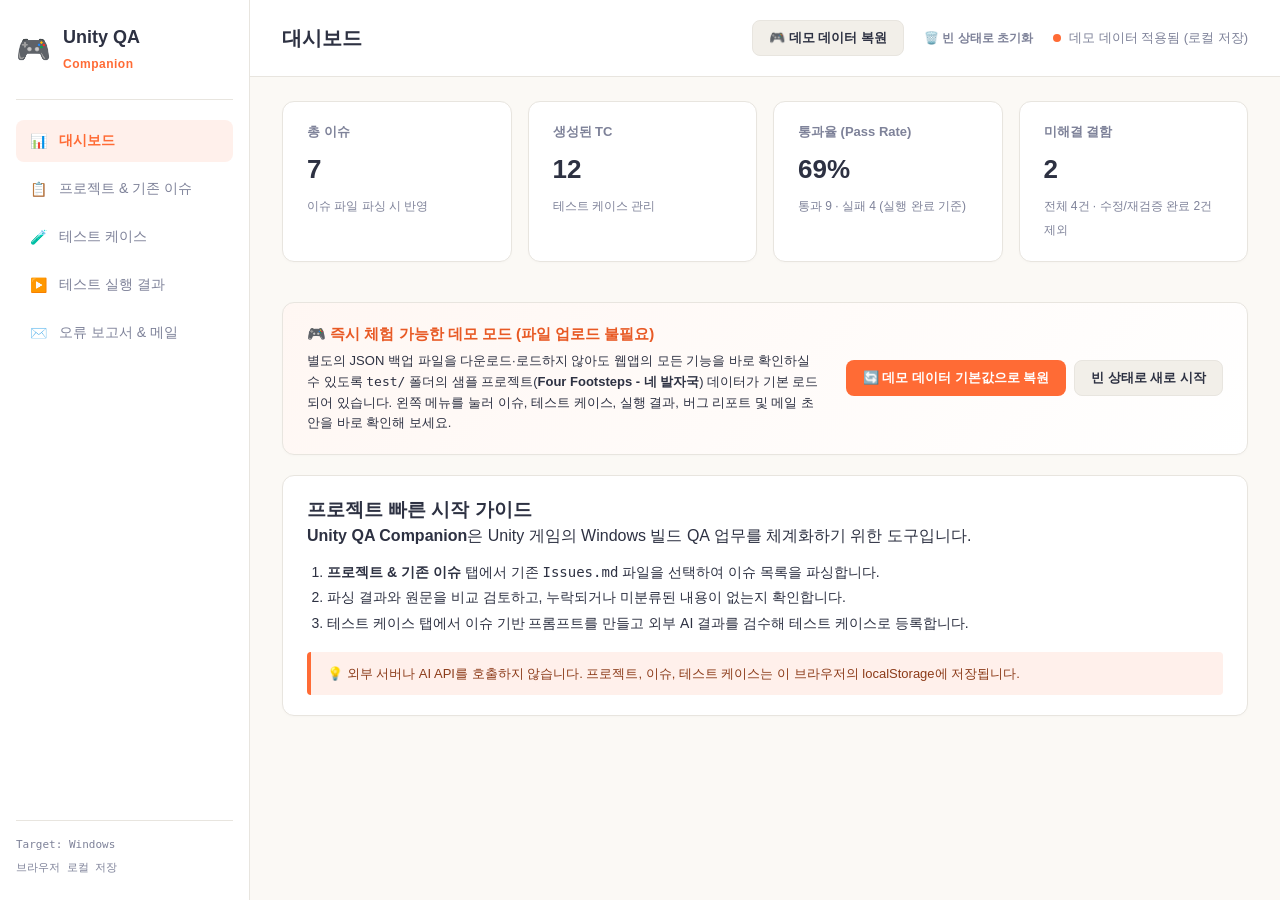
==== commit 647d2dd2: "feat(demo): 네 발자국 실제 런타임 이슈(ISSUE-010~016) 기반 QA 데모 데이터셋 고도화" ====
--- a/UnityQACompanion-standalone.html
+++ b/UnityQACompanion-standalone.html
@@ -4,7 +4,7 @@
   <meta charset="UTF-8">
   <meta name="viewport" content="width=device-width, initial-scale=1.0">
   <title>Unity QA Companion</title>
-  <style>
+  <style>
 /* --- 디자인 시스템 변수 --- */
 :root {
   --bg-main: #FBF9F5;          /* 밝은 아이보리 배경 */
@@ -758,7 +758,7 @@
 .mail-action-divider { width:1px; height:26px; margin:0 4px; background:var(--border-color); }
 .mail-draft-status { min-height:18px; }
 @media (max-width:600px) { .mail-draft-header { flex-direction:column; } .mail-action-divider { display:none; } .mail-draft-actions .btn { flex:1 1 42%; } }
-
+
 </style>
 </head>
 <body>
@@ -1043,7 +1043,7 @@
               <button class="btn btn-secondary" id="btn-load-sample-ai-json" type="button">🧪 샘플 AI 결과 JSON 넣기</button>
             </div>
             <p class="card-subtitle">Gemini, ChatGPT, Claude 등에서 생성한 JSON을 붙여넣으세요. 파싱 후 미리보기에서 필드를 수정하고 등록할 수 있습니다.</p>
-            <textarea id="tc-ai-json" class="tc-large-textarea" rows="10" placeholder='{"testCases":[{"title":"플레이어 점프 재현 테스트","purpose":"점프 입력 시 바닥을 통과하는 문제를 재현한다","preconditions":["Windows 빌드 실행","테스트 구역 진입"],"steps":["플레이어를 평평한 바닥에 세운다","점프 키를 한 번 누른다"],"expectedResults":["플레이어가 바닥을 통과하지 않는다"],"relatedIssueIds":["#1"],"priority":"High","category":"재현 테스트","platform":"Windows","status":"Draft"}]}'> </textarea>
+            <textarea id="tc-ai-json" class="tc-large-textarea" rows="10" placeholder='{"testCases":[{"title":"대화 스킵 직후 컷씬 전환 재현 테스트","purpose":"Skip 클릭 시 마지막 라인의 BLACK 컷씬과 AUTO_DELAYED 자동 진행이 정상 수행되는지 확인한다","preconditions":["Windows 빌드 실행","001_Prologue1 대화 진입"],"steps":["대화 타이핑 도중 Skip 버튼을 클릭한다","마지막 대사 출력 후 화면 전환 및 클릭 입력을 확인한다"],"expectedResults":["마지막 라인 컷씬과 자동 진행이 누락 없이 동작한다"],"relatedIssueIds":["#10"],"priority":"High","category":"재현 테스트","platform":"Windows","status":"Draft"}]}'></textarea>
             <div class="form-actions"><button class="btn btn-primary" id="btn-parse-ai-json" type="button">JSON 검수 및 미리보기</button><span id="tc-json-status" class="inline-status" role="status"></span></div>
             <div id="tc-preview-container" class="tc-preview-container" style="display:none">
               <h3>등록 전 미리보기</h3><p class="card-subtitle">필수 항목이 비어 있으면 직접 수정해 주세요. 관련 이슈 ID와 중복 가능성도 확인합니다.</p>
@@ -2273,782 +2273,1007 @@
   });
 
   // 내장 데모 데이터 (test/ 폴더의 Issues.md, 외부 AI 결과 JSON, 전체 백업 JSON 탑재)
-  const DEMO_ISSUES_MD = `## [Open] #1 플레이어 점프 시 바닥 뚫림
-
-
-- 재현 경로: 스페이스 연타
-
-
-## [Closed] #2 사운드 음소거 미작동`;
+  const DEMO_ISSUES_MD = `## [Closed] #10 스킵 시 마지막 라인 컷씬/자동진행 미동작
+
+- 문서 ID: ISSUE-010 (Dialogue Skip / Cutscene Flow)
+- 심각도: Critical
+- 발생 환경: Windows 11 (1920×1080), 프롤로그 대화 시퀀스(001_Prologue1) 및 컷씬 전환 구간
+- 재현 경로:
+  1. 001_Prologue1 등 컷씬(BLACK), AUTO_DELAYED, FADE_OUT 태그가 포함된 대화를 시작한다.
+  2. 대화가 마지막 라인에 도달하기 전에 Skip 버튼을 클릭하거나, 검은 화면 페이드(FadeToBlack) 도중 Skip을 클릭한다.
+  3. 마지막 대사 출력 이후의 화면 전환 및 클릭 입력 반응 여부를 관찰한다.
+- 실제 결과:
+  - 마지막 라인에 설정된 BLACK 컷씬 전환, AUTO_DELAYED 자동 진행, FADE_OUT 연출이 실행되지 않고 대화창이 정지한다.
+  - FadeToBlack() 도중 Skip 클릭 시 StopAllCoroutines()로 코루틴이 중단되면서 isCutsceneFadingToBlack = true 상태가 잔존해 이후 대화 클릭 입력이 영구 차단된다.
+- 원인 및 수정 요약:
+  - SkipButtonClick()이 일반 타이핑 완료 경로(TypeSentence)를 우회하고 코루틴 중단 후 상태 플래그를 복구하지 않아 발생.
+  - isSkippingToLast 플래그 도입, 스킵 시 isCutsceneFadingToBlack / isCoverTransitioning 명시적 false 초기화, BLACK 즉시 반영 및 AfterLineFullyShownRoutine() 공통 후처리 루틴 호출로 수정 완료.
+
+## [Closed] #11 MemoryPuzzleStates 직렬화 오류로 인한 Save/Load 실패
+
+- 문서 ID: ISSUE-011 (Save / Load Serialization)
+- 심각도: Critical
+- 발생 환경: Windows 11, 이어하기(Continue) 및 수동 세이브 슬롯 로드 시점
+- 재현 경로:
+  1. 게임 플레이 중 회상 퍼즐 선택 상태(MemoryPuzzleStates)가 갱신된 시점에서 세이브를 수행한다.
+  2. 타이틀 화면 또는 메뉴에서 해당 세이브 파일을 이어하기(Load)로 불러온다.
+- 실제 결과:
+  - SaveData.ToJson() 및 SaveManager.ApplySavedGameData() 과정에서 NullReferenceException이 발생하며 로드에 실패한다.
+  - 저장된 JSON 파일을 확인하면 MemoryPuzzleStates(Dictionary<int, bool>)가 JSON 객체가 아닌 "System.Collections.Generic.Dictionary\`2[System.Int32,System.Boolean]" 문자열(ToString())로 기록되어 있다.
+- 원인 및 수정 요약:
+  - 커스텀 직렬화 로직에서 Dictionary<int, bool> 타입 분기가 누락되어 기본 ToString()으로 직렬화된 것이 원인.
+  - "dict:int-bool" 명시적 타입 태그 및 JSON 문자열 직렬화/역직렬화 로직을 추가하고, 구버전·손상 세이브 파일 로드 시 빈 Dictionary로 안전하게 복구(Fallback)되도록 방어 코드 적용 완료.
+
+## [Closed] #12 회상 선택 반복 적용으로 인한 ResponsibilityScore 중복 누적 가능성
+
+- 문서 ID: ISSUE-012 (Responsibility Score / Memory Puzzle State)
+- 심각도: Major
+- 발생 환경: Windows 11, 회상 퍼즐 재진입 및 Save/Load 반복 구간
+- 재현 경로:
+  1. 회상 퍼즐에서 긍정 선택지를 골라 ResponsibilityScore가 증가한 상태를 만든다.
+  2. 세이브/로드 또는 회상 이벤트 재진입을 통해 동일 회상 선택이 다시 평가되는 경로를 반복 수행한다.
+  3. 현재 ResponsibilityScore 수치와 선택지 잠금 조건, 엔딩 분기 판정 상태를 확인한다.
+- 실제 결과:
+  - 회상 선택 시 점수를 단순 증감(++)으로 누적하여, 동일 회상이 재적용될 때 전체 완료한 회상 퍼즐 개수보다 ResponsibilityScore가 비정상적으로 높게 누적된다.
+- 원인 및 수정 요약:
+  - ResponsibilityScore를 MemoryPuzzleStates와 분리된 독립 누적 변수로 관리한 것이 원인.
+  - MemoryPuzzleStates(Dictionary<int, bool>)를 단일 진실원천(Single Source of Truth)으로 삼아 Result_MemoryChoiceUpdated 시점에 true 개수로 점수를 재계산(Set)하고 ResponsibilityManager.ChangeResponsibilityGauge()를 동기화하도록 개선 완료.
+
+## [Closed] #13 PuzzleMemoryManager 이름 치환 시점 오류
+
+- 문서 ID: ISSUE-013 (Puzzle Memory UI / Placeholder Processing)
+- 심각도: Major
+- 발생 환경: Windows 11, 프롤로그 이름 설정 이후 퍼즐 가방(회상) UI 진입 구간
+- 재현 경로:
+  1. 프롤로그에서 플레이어 이름과 고양이 이름을 기본값이 아닌 사용자 지정 이름으로 입력한다.
+  2. 스테이지 진입 후 퍼즐 가방 UI를 열어 해금된 회상 텍스트의 이름 표시 상태를 확인한다.
+- 실제 결과:
+  - 플레이어가 프롤로그에서 설정한 실제 이름이 아니라 초기화 시점의 임시 기본 이름이 회상 텍스트에 그대로 출력된다.
+- 원인 및 수정 요약:
+  - PuzzleMemoryManager.Awake()에서 CSV 파싱 직후 ProcessPlaceholders()를 1회만 수행해 이름 입력 이전의 임시값이 choiceTextDictionary에 고정된 것이 원인.
+  - 원문 보관용 memoryDictionary와 UI 출력용 choiceTextDictionary를 분리하고, 퍼즐 가방 UI를 열 때마다 UpdateHomePuzzleState()에서 최신 GameManager 이름 변수로 동적 치환하도록 수정 완료.
+
+## [Closed] #14 UnityEvent의 씬 경계 참조 문제로 인한 서비스 호출 불안정
+
+- 문서 ID: ISSUE-014 (Tutorial Event / ServiceAction Command Pattern)
+- 심각도: Major
+- 발생 환경: Windows 11, 씬 전환 이후 진행되는 튜토리얼 노드 이벤트 실행 구간
+- 재현 경로:
+  1. 타이틀 씬에서 생성되어 DontDestroyOnLoad로 유지되는 싱글톤 매니저(SoundPlayer, UIManager, GameManager)가 존재하는 상태에서 스테이지 씬으로 전환한다.
+  2. 인스펙터 UnityEvent로 매니저 메서드를 연결해 둔 튜토리얼 노드를 실행한다.
+- 실제 결과:
+  - 다른 씬에 존재하는 싱글톤 오브젝트를 프리팹/씬 UnityEvent 인스펙터에 직접 바인딩할 수 없거나, 씬 전환 후 참조가 유실되어 튜토리얼 연출 및 사운드/UI 호출이 누락된다.
+- 원인 및 수정 요약:
+  - UnityEvent의 씬 오브젝트 직렬화 한계를 해결하기 위해 ScriptableObject 기반 ServiceCallAction 커맨드 패턴(SerializeReference CallPayload)을 도입하고, 실행 시점에 Instance ?? FindObjectOfType<T>(true)로 런타임 서비스를 안전하게 탐색하도록 리팩터링 완료.
+
+## [In Progress] #15 Stage3 추격 마지막 NPC 발걸음 미재생
+
+- 문서 ID: ISSUE-015 (Stage3 Chase / NPC Footstep Audio)
+- 심각도: Major
+- 발생 환경: Windows 11, Stage3 추격 시퀀스 마지막 NPC 자동 이동(NpcAutoMover) 연출 구간
+- 재현 경로:
+  1. Stage3 추격전을 진행하여 마지막 NPC가 등장해 이동하는 연출 구간에 진입한다.
+  2. NpcAutoMover에 의해 NPC가 이동할 때 발걸음 효과음(walkSound) 출력 여부를 확인한다.
+- 실제 결과:
+  - NpcAutoMover에서 walkInterval 주기로 AudioSource.PlayOneShot(walkSound)이 호출되지만 실제 인게임에서는 발걸음 소리가 전혀 들리지 않는다.
+- 원인 및 수정 요약:
+  - 동일 오브젝트의 ObjectSfxController(거리/환경음 페이드 및 정지 제어)와 NpcAutoMover가 같은 AudioSource 컴포넌트를 공유하여, 환경음 페이드 아웃 시 볼륨이 0이 되거나 Stop()이 호출되면서 PlayOneShot 출력이 함께 차단됨.
+  - NPC 발걸음 전용 AudioSource를 분리 배치하여 환경음 제어 경로와 단발성 발걸음 SFX 경로가 간섭하지 않도록 수정 반영 후 Stage3 후반부 빌드 재검증 진행 중.
+
+## [Open] #16 BGM 전환 중 오디오 메모리 부족 발생
+
+- 문서 ID: ISSUE-016 (SoundPlayer / BGM Resource Management)
+- 심각도: Critical
+- 발생 환경: Windows 11, 다중 씬 반복 전환 및 BGM 크로스페이드(ChangeDualBGM) 집중 구간
+- 재현 경로:
+  1. 씬 전환과 대화/이벤트 연출이 반복되는 구간을 연속 플레이하며 SoundPlayer.ChangeDualBGM()을 여러 차례 트리거한다.
+  2. BGM 페이드 인/아웃 도중 다음 씬으로 빠르게 전환하거나 회상 연출에 반복 진입한다.
+- 실제 결과:
+  - FadeInCoroutine() 내부의 AudioSource.Play() 호출 시점에 FMODSample 오디오 메모리 할당 실패(Out of Memory) 오류가 발생하며 BGM 재생이 중단된다.
+- 원인 및 수정 요약:
+  - 크로스페이드용 AudioSource 및 이전 페이드 코루틴, 장시간 BGM AudioClip 참조, UI 루프/타이핑 사운드가 씬 전환 시점에 즉시 해제되지 않고 누적된 것이 원인.
+  - Dual BGM AudioSource 2개 고정 재사용, StopAllBGMCoroutines() 및 SceneManager.activeSceneChanged 기반 CleanupBeforeSceneLoad() 도입, 정지 시 clip = null 해제, 대용량 BGM 클립의 Load Type = Streaming / Vorbis / Preload Audio Data 해제 적용 후 장기 플레이 회귀 테스트 대기 중.`;
 
   const DEMO_AI_TESTCASES_JSON = {
-    testCases: [
-      {
-        title: "플레이어 점프 시 바닥 통과 재현 테스트",
-        purpose: "점프 입력 시 플레이어가 바닥을 통과하는 문제가 발생하는지 확인한다.",
-        preconditions: [
-          "Windows 데스크톱 빌드를 실행한다.",
-          "플레이어가 이동할 수 있는 테스트 구역에 진입한다.",
-          "바닥 충돌이 발생하는 위치에 플레이어를 둔다."
-        ],
-        steps: [
-          "플레이어를 평평한 바닥 위에 위치시킨다.",
-          "점프 입력을 한 번 수행한다.",
-          "플레이어의 이동과 바닥 충돌 상태를 관찰한다."
-        ],
-        expectedResults: [
-          "플레이어가 의도하지 않게 바닥을 통과하지 않는다.",
-          "점프 결과와 충돌 상태를 확인할 수 있다."
-        ],
-        relatedIssueIds: ["#1"],
-        priority: "High",
-        category: "재현 테스트",
-        platform: "Windows",
-        status: "Draft",
-        assumptions: [
-          "실제 점프 입력 키는 게임 설정에서 확인이 필요하다.",
-          "바닥 충돌의 구체적인 기대 동작은 게임 설계에 따라 검증해야 한다."
+    "testCases": [
+      {
+        "title": "대화 스킵 직후 컷씬 이미지(cutsceneImage) 및 배경(backgroundImage) 동시 갱신 정합성 테스트",
+        "purpose": "중간 라인에 배경 전환이 있고 마지막 라인에 BLACK 또는 일반 컷씬이 배치된 대화에서 Skip 클릭 시 최종 시각 상태가 누락 없이 반영되는지 확인한다.",
+        "preconditions": [
+          "Windows 데스크톱 빌드(1920×1080)를 실행한다.",
+          "중간 대사에 배경 전환, 마지막 대사에 컷씬 전환이 지정된 대화 시퀀스(001_Prologue1 등)에 진입한다."
+        ],
+        "steps": [
+          "첫 번째 대사 출력 도중 Skip 버튼을 클릭한다.",
+          "마지막 대사가 즉시 완성된 직후 cutsceneImage와 backgroundImage의 활성화 및 스프라이트 상태를 확인한다.",
+          "다음 클릭 또는 자동 진행 후 대화 종료 상태까지 정상 이어지는지 확인한다."
+        ],
+        "expectedResults": [
+          "Skip 직후 마지막 라인의 컷씬 연출(BLACK 페이드 또는 컷씬 스프라이트)이 누락 없이 즉시 적용된다.",
+          "isCutsceneFadingToBlack 또는 isCoverTransitioning 플래그가 true로 남지 않아 후속 입력이 정상 동작한다."
+        ],
+        "relatedIssueIds": [
+          "#10"
+        ],
+        "priority": "High",
+        "category": "상태 전환",
+        "platform": "Windows",
+        "status": "Draft",
+        "assumptions": [
+          "대화 CSV 데이터에서 마지막 라인에 BLACK 또는 일반 컷씬 태그가 설정된 시퀀스를 기준으로 검증이 필요하다."
         ]
       },
       {
-        title: "점프 키 빠른 연속 입력 테스트",
-        purpose: "짧은 시간 안에 반복 입력했을 때 비정상적인 이동이나 충돌이 발생하는지 확인한다.",
-        preconditions: [
-          "Windows 데스크톱 빌드를 실행한다.",
-          "플레이어가 바닥 위에 있는지 확인한다."
-        ],
-        steps: [
-          "점프 입력을 빠르게 여러 번 반복한다.",
-          "플레이어의 위치와 바닥 충돌 상태를 관찰한다.",
-          "입력 종료 후 정상적으로 조작할 수 있는지 확인한다."
-        ],
-        expectedResults: [
-          "입력 반복으로 인해 플레이어가 비정상적으로 바닥을 통과하지 않는다.",
-          "입력 종료 후 게임이 정상적으로 반응한다."
-        ],
-        relatedIssueIds: ["#1"],
-        priority: "Medium",
-        category: "빠른 연속 입력",
-        platform: "Windows",
-        status: "Draft",
-        assumptions: [
-          "반복 입력 허용 여부와 점프 재사용 조건은 검증이 필요하다."
+        "title": "Stage3 추격 구간 환경음 페이드 아웃 동시 발생 시 마지막 NPC 발걸음 SFX 출력 테스트",
+        "purpose": "ObjectSfxController의 환경음 볼륨 감소/정지 동작과 NpcAutoMover의 이동 발걸음 재생이 동시에 일어날 때 발걸음 소리가 묻히거나 차단되지 않는지 확인한다.",
+        "preconditions": [
+          "Windows 데스크톱 빌드에서 사운드 볼륨(BGM/SFX)이 기본값(100%)으로 설정되어 있다.",
+          "Stage3 추격 시퀀스 마지막 NPC 이동 연출 직전 체크포인트에 위치한다."
+        ],
+        "steps": [
+          "Stage3 마지막 추격 연출을 트리거하여 주변 환경음(ObjectSfxController)이 페이드 아웃되는 구간에 진입한다.",
+          "동시에 NpcAutoMover로 이동하는 마지막 NPC의 walkInterval 주기 발걸음 효과음(walkSound) 출력 여부를 청각 및 오디오 로그로 확인한다."
+        ],
+        "expectedResults": [
+          "환경음 AudioSource가 볼륨 0으로 감쇠되거나 정지하더라도, 분리된 NPC 발걸음 전용 AudioSource를 통해 walkSound가 끊김 없이 재생된다."
+        ],
+        "relatedIssueIds": [
+          "#15"
+        ],
+        "priority": "High",
+        "category": "재현 테스트",
+        "platform": "Windows",
+        "status": "Draft",
+        "assumptions": [
+          "NpcAutoMover의 발걸음 전용 AudioSource 참조가 프리팹/씬 인스펙터에 별도 바인딩되어 있는지 확인이 필요하다."
+        ]
+      },
+      {
+        "title": "장시간 씬 반복 전환 및 Dual BGM 크로스페이드 연속 호출 시 오디오 메모리 안정성 테스트",
+        "purpose": "반복적인 씬 전환과 ChangeDualBGM() 크로스페이드 중 코루틴/AudioClip 누수로 인한 FMODSample 메모리 할당 실패가 재발하지 않는지 검증한다.",
+        "preconditions": [
+          "Windows 데스크톱 빌드를 실행하고 작업 관리자 또는 프로파일러로 메모리 추이를 관찰할 수 있는 환경을 준비한다.",
+          "BGM 전환이 빈번한 타이틀 ↔ 프롤로그 ↔ 스테이지 ↔ 회상 구간 진입이 가능한 세이브 데이터를 준비한다."
+        ],
+        "steps": [
+          "BGM 크로스페이드(FadeInCoroutine / FadeOutCoroutine)가 진행 중인 상태에서 다음 씬 전환 또는 회상 진입을 15회 이상 빠르게 반복한다.",
+          "각 씬 전환 직후 BGM이 정상 재생되는지, 콘솔/Player.log에 FMODSample 메모리 할당 실패 오류가 발생하는지 확인한다."
+        ],
+        "expectedResults": [
+          "씬 전환 전 CleanupBeforeSceneLoad()를 통해 이전 페이드 코루틴과 미사용 AudioSource.clip 참조가 해제되어 FMODSample 메모리 오류 없이 BGM이 정상 재생된다."
+        ],
+        "relatedIssueIds": [
+          "#16"
+        ],
+        "priority": "High",
+        "category": "빠른 연속 입력",
+        "platform": "Windows",
+        "status": "Draft",
+        "assumptions": [
+          "대용량 BGM 에셋의 Load Type이 Streaming(Vorbis, Preload Audio Data 해제)으로 설정되어 있는지 빌드 에셋 설정 확인이 필요하다."
         ]
       }
     ]
   };
 
   const DEMO_BACKUP_DATA = {
-    schemaVersion: 4,
-    backupCreatedAt: "2026-10-22T04:10:28.600Z",
-    projects: [
-      {
-        id: "project-1edd2474-ee3d-4010-9ef9-096d3a3fc99b",
-        name: "Four Footsteps",
-        description: "Unity/C# 기반 2D 내러티브 게임 '네 발자국'",
-        gameVersion: "1.0.1",
-        buildVersion: "Windows-2026.10.21",
-        createdAt: "2026-10-21",
-        updatedAt: "2026-10-22T02:34:49.503Z"
+    "schemaVersion": 4,
+    "backupCreatedAt": "2026-10-22T06:30:00.000Z",
+    "projects": [
+      {
+        "id": "project-1edd2474-ee3d-4010-9ef9-096d3a3fc99b",
+        "name": "Four Footsteps",
+        "description": "Unity/C# 기반 2D 내러티브 어드벤처 게임 '네 발자국' — 실제 런타임 이슈(ISSUE-010 ~ ISSUE-016) 기반 QA 검증 데이터셋",
+        "gameVersion": "1.0.2",
+        "buildVersion": "Windows-2026.10.22",
+        "createdAt": "2026-10-18",
+        "updatedAt": "2026-10-22T06:30:00.000Z"
       }
     ],
-    issues: [
-      {
-        id: "issue-2f1fd49e-ce6b-417d-a4cd-585cdd37c247",
-        projectId: "project-1edd2474-ee3d-4010-9ef9-096d3a3fc99b",
-        number: "1",
-        title: "플레이어 점프 시 바닥 뚫림",
-        status: "Open",
-        description: "- 재현 경로: 스페이스 연타",
-        rawMarkdown: "## [Open] #1 플레이어 점프 시 바닥 뚫림\n\n\n- 재현 경로: 스페이스 연타\n\n",
-        source: "markdown",
-        modified: false,
-        sourceFile: "Issues.md",
-        lineStart: 1,
-        warnings: [],
-        createdAt: "2026-10-21T07:59:08.682Z",
-        updatedAt: "2026-10-21T07:59:08.682Z"
-      },
-      {
-        id: "issue-2316aaa0-27bb-44c4-b9c5-b368fe7fc1bd",
-        projectId: "project-1edd2474-ee3d-4010-9ef9-096d3a3fc99b",
-        number: "2",
-        title: "사운드 음소거 미작동",
-        status: "Closed",
-        description: "",
-        rawMarkdown: "## [Closed] #2 사운드 음소거 미작동",
-        source: "markdown",
-        modified: false,
-        sourceFile: "Issues.md",
-        lineStart: 7,
-        warnings: [
-          "이슈의 세부 설명(본문)이 비어 있습니다."
-        ],
-        createdAt: "2026-10-21T07:59:08.682Z",
-        updatedAt: "2026-10-21T07:59:08.682Z"
-      },
-      {
-        id: "issue-7f7c30db-964d-434d-8fb3-1af83361c785",
-        projectId: "project-1edd2474-ee3d-4010-9ef9-096d3a3fc99b",
-        number: "3",
-        title: "PuzzleMemoryManager 이름 치환 시점 오류",
-        status: "In Progress",
-        description: "- 재현 경로: 퍼즐 가방 UI에서 회상 텍스트를 표시할 때, 플레이어 이름 또는 고양이 이름이 사용자가 입력한 실제 이름이 아니라 초기 임시값으로 표시되는 문제가 있었습니다.\n이로 인해 사용자가 프롤로그에서 이름을 설정했음에도, 회상 텍스트에는 변경 전 이름이 반영될 수 있었습니다.",
-        rawMarkdown: "",
-        source: "manual",
-        modified: true,
-        warnings: [],
-        createdAt: "2026-10-21T07:59:23.854Z",
-        updatedAt: "2026-10-21T08:06:52.969Z"
+    "issues": [
+      {
+        "id": "issue-ff-010-dialogue-skip-cutscene",
+        "projectId": "project-1edd2474-ee3d-4010-9ef9-096d3a3fc99b",
+        "number": "10",
+        "title": "스킵 시 마지막 라인 컷씬/자동진행 미동작",
+        "status": "Closed",
+        "description": "- 문서 ID: ISSUE-010 (Dialogue Skip / Cutscene Flow)\n- 심각도: Critical\n- 발생 환경: Windows 11 (1920×1080), 프롤로그 대화 시퀀스(001_Prologue1) 및 컷씬 전환 구간\n- 재현 경로:\n  1. 001_Prologue1 등 컷씬(BLACK), AUTO_DELAYED, FADE_OUT 태그가 포함된 대화를 시작한다.\n  2. 대화가 마지막 라인에 도달하기 전에 Skip 버튼을 클릭하거나, 검은 화면 페이드(FadeToBlack) 도중 Skip을 클릭한다.\n  3. 마지막 대사 출력 이후의 화면 전환 및 클릭 입력 반응 여부를 관찰한다.\n- 실제 결과:\n  - 마지막 라인에 설정된 BLACK 컷씬 전환, AUTO_DELAYED 자동 진행, FADE_OUT 연출이 실행되지 않고 대화창이 정지한다.\n  - FadeToBlack() 도중 Skip 클릭 시 StopAllCoroutines()로 코루틴이 중단되면서 isCutsceneFadingToBlack = true 상태가 잔존해 이후 대화 클릭 입력이 영구 차단된다.\n- 원인 및 수정 요약:\n  - SkipButtonClick()이 일반 타이핑 완료 경로(TypeSentence)를 우회하고 코루틴 중단 후 상태 플래그를 복구하지 않아 발생.\n  - isSkippingToLast 플래그 도입, 스킵 시 isCutsceneFadingToBlack / isCoverTransitioning 명시적 false 초기화, BLACK 즉시 반영 및 AfterLineFullyShownRoutine() 공통 후처리 루틴 호출로 수정 완료.",
+        "rawMarkdown": "## [Closed] #10 스킵 시 마지막 라인 컷씬/자동진행 미동작\n\n- 문서 ID: ISSUE-010 (Dialogue Skip / Cutscene Flow)\n- 심각도: Critical\n- 발생 환경: Windows 11 (1920×1080), 프롤로그 대화 시퀀스(001_Prologue1) 및 컷씬 전환 구간\n- 재현 경로:\n  1. 001_Prologue1 등 컷씬(BLACK), AUTO_DELAYED, FADE_OUT 태그가 포함된 대화를 시작한다.\n  2. 대화가 마지막 라인에 도달하기 전에 Skip 버튼을 클릭하거나, 검은 화면 페이드(FadeToBlack) 도중 Skip을 클릭한다.\n  3. 마지막 대사 출력 이후의 화면 전환 및 클릭 입력 반응 여부를 관찰한다.\n- 실제 결과:\n  - 마지막 라인에 설정된 BLACK 컷씬 전환, AUTO_DELAYED 자동 진행, FADE_OUT 연출이 실행되지 않고 대화창이 정지한다.\n  - FadeToBlack() 도중 Skip 클릭 시 StopAllCoroutines()로 코루틴이 중단되면서 isCutsceneFadingToBlack = true 상태가 잔존해 이후 대화 클릭 입력이 영구 차단된다.\n- 원인 및 수정 요약:\n  - SkipButtonClick()이 일반 타이핑 완료 경로(TypeSentence)를 우회하고 코루틴 중단 후 상태 플래그를 복구하지 않아 발생.\n  - isSkippingToLast 플래그 도입, 스킵 시 isCutsceneFadingToBlack / isCoverTransitioning 명시적 false 초기화, BLACK 즉시 반영 및 AfterLineFullyShownRoutine() 공통 후처리 루틴 호출로 수정 완료.\n",
+        "source": "markdown",
+        "modified": false,
+        "sourceFile": "Issues.md",
+        "lineStart": 1,
+        "warnings": [],
+        "createdAt": "2026-10-18T09:00:00.000Z",
+        "updatedAt": "2026-10-22T06:30:00.000Z"
+      },
+      {
+        "id": "issue-ff-011-save-load-dict-serialization",
+        "projectId": "project-1edd2474-ee3d-4010-9ef9-096d3a3fc99b",
+        "number": "11",
+        "title": "MemoryPuzzleStates 직렬화 오류로 인한 Save/Load 실패",
+        "status": "Closed",
+        "description": "- 문서 ID: ISSUE-011 (Save / Load Serialization)\n- 심각도: Critical\n- 발생 환경: Windows 11, 이어하기(Continue) 및 수동 세이브 슬롯 로드 시점\n- 재현 경로:\n  1. 게임 플레이 중 회상 퍼즐 선택 상태(MemoryPuzzleStates)가 갱신된 시점에서 세이브를 수행한다.\n  2. 타이틀 화면 또는 메뉴에서 해당 세이브 파일을 이어하기(Load)로 불러온다.\n- 실제 결과:\n  - SaveData.ToJson() 및 SaveManager.ApplySavedGameData() 과정에서 NullReferenceException이 발생하며 로드에 실패한다.\n  - 저장된 JSON 파일을 확인하면 MemoryPuzzleStates(Dictionary<int, bool>)가 JSON 객체가 아닌 \"System.Collections.Generic.Dictionary`2[System.Int32,System.Boolean]\" 문자열(ToString())로 기록되어 있다.\n- 원인 및 수정 요약:\n  - 커스텀 직렬화 로직에서 Dictionary<int, bool> 타입 분기가 누락되어 기본 ToString()으로 직렬화된 것이 원인.\n  - \"dict:int-bool\" 명시적 타입 태그 및 JSON 문자열 직렬화/역직렬화 로직을 추가하고, 구버전·손상 세이브 파일 로드 시 빈 Dictionary로 안전하게 복구(Fallback)되도록 방어 코드 적용 완료.",
+        "rawMarkdown": "## [Closed] #11 MemoryPuzzleStates 직렬화 오류로 인한 Save/Load 실패\n\n- 문서 ID: ISSUE-011 (Save / Load Serialization)\n- 심각도: Critical\n- 발생 환경: Windows 11, 이어하기(Continue) 및 수동 세이브 슬롯 로드 시점\n- 재현 경로:\n  1. 게임 플레이 중 회상 퍼즐 선택 상태(MemoryPuzzleStates)가 갱신된 시점에서 세이브를 수행한다.\n  2. 타이틀 화면 또는 메뉴에서 해당 세이브 파일을 이어하기(Load)로 불러온다.\n- 실제 결과:\n  - SaveData.ToJson() 및 SaveManager.ApplySavedGameData() 과정에서 NullReferenceException이 발생하며 로드에 실패한다.\n  - 저장된 JSON 파일을 확인하면 MemoryPuzzleStates(Dictionary<int, bool>)가 JSON 객체가 아닌 \"System.Collections.Generic.Dictionary`2[System.Int32,System.Boolean]\" 문자열(ToString())로 기록되어 있다.\n- 원인 및 수정 요약:\n  - 커스텀 직렬화 로직에서 Dictionary<int, bool> 타입 분기가 누락되어 기본 ToString()으로 직렬화된 것이 원인.\n  - \"dict:int-bool\" 명시적 타입 태그 및 JSON 문자열 직렬화/역직렬화 로직을 추가하고, 구버전·손상 세이브 파일 로드 시 빈 Dictionary로 안전하게 복구(Fallback)되도록 방어 코드 적용 완료.\n",
+        "source": "markdown",
+        "modified": false,
+        "sourceFile": "Issues.md",
+        "lineStart": 17,
+        "warnings": [],
+        "createdAt": "2026-10-18T09:00:00.000Z",
+        "updatedAt": "2026-10-22T06:30:00.000Z"
+      },
+      {
+        "id": "issue-ff-012-responsibility-score-ssot",
+        "projectId": "project-1edd2474-ee3d-4010-9ef9-096d3a3fc99b",
+        "number": "12",
+        "title": "회상 선택 반복 적용으로 인한 ResponsibilityScore 중복 누적 가능성",
+        "status": "Closed",
+        "description": "- 문서 ID: ISSUE-012 (Responsibility Score / Memory Puzzle State)\n- 심각도: Major\n- 발생 환경: Windows 11, 회상 퍼즐 재진입 및 Save/Load 반복 구간\n- 재현 경로:\n  1. 회상 퍼즐에서 긍정 선택지를 골라 ResponsibilityScore가 증가한 상태를 만든다.\n  2. 세이브/로드 또는 회상 이벤트 재진입을 통해 동일 회상 선택이 다시 평가되는 경로를 반복 수행한다.\n  3. 현재 ResponsibilityScore 수치와 선택지 잠금 조건, 엔딩 분기 판정 상태를 확인한다.\n- 실제 결과:\n  - 회상 선택 시 점수를 단순 증감(++)으로 누적하여, 동일 회상이 재적용될 때 전체 완료한 회상 퍼즐 개수보다 ResponsibilityScore가 비정상적으로 높게 누적된다.\n- 원인 및 수정 요약:\n  - ResponsibilityScore를 MemoryPuzzleStates와 분리된 독립 누적 변수로 관리한 것이 원인.\n  - MemoryPuzzleStates(Dictionary<int, bool>)를 단일 진실원천(Single Source of Truth)으로 삼아 Result_MemoryChoiceUpdated 시점에 true 개수로 점수를 재계산(Set)하고 ResponsibilityManager.ChangeResponsibilityGauge()를 동기화하도록 개선 완료.",
+        "rawMarkdown": "## [Closed] #12 회상 선택 반복 적용으로 인한 ResponsibilityScore 중복 누적 가능성\n\n- 문서 ID: ISSUE-012 (Responsibility Score / Memory Puzzle State)\n- 심각도: Major\n- 발생 환경: Windows 11, 회상 퍼즐 재진입 및 Save/Load 반복 구간\n- 재현 경로:\n  1. 회상 퍼즐에서 긍정 선택지를 골라 ResponsibilityScore가 증가한 상태를 만든다.\n  2. 세이브/로드 또는 회상 이벤트 재진입을 통해 동일 회상 선택이 다시 평가되는 경로를 반복 수행한다.\n  3. 현재 ResponsibilityScore 수치와 선택지 잠금 조건, 엔딩 분기 판정 상태를 확인한다.\n- 실제 결과:\n  - 회상 선택 시 점수를 단순 증감(++)으로 누적하여, 동일 회상이 재적용될 때 전체 완료한 회상 퍼즐 개수보다 ResponsibilityScore가 비정상적으로 높게 누적된다.\n- 원인 및 수정 요약:\n  - ResponsibilityScore를 MemoryPuzzleStates와 분리된 독립 누적 변수로 관리한 것이 원인.\n  - MemoryPuzzleStates(Dictionary<int, bool>)를 단일 진실원천(Single Source of Truth)으로 삼아 Result_MemoryChoiceUpdated 시점에 true 개수로 점수를 재계산(Set)하고 ResponsibilityManager.ChangeResponsibilityGauge()를 동기화하도록 개선 완료.\n",
+        "source": "markdown",
+        "modified": false,
+        "sourceFile": "Issues.md",
+        "lineStart": 32,
+        "warnings": [],
+        "createdAt": "2026-10-18T09:00:00.000Z",
+        "updatedAt": "2026-10-22T06:30:00.000Z"
+      },
+      {
+        "id": "issue-ff-013-puzzle-memory-name-placeholder",
+        "projectId": "project-1edd2474-ee3d-4010-9ef9-096d3a3fc99b",
+        "number": "13",
+        "title": "PuzzleMemoryManager 이름 치환 시점 오류",
+        "status": "Closed",
+        "description": "- 문서 ID: ISSUE-013 (Puzzle Memory UI / Placeholder Processing)\n- 심각도: Major\n- 발생 환경: Windows 11, 프롤로그 이름 설정 이후 퍼즐 가방(회상) UI 진입 구간\n- 재현 경로:\n  1. 프롤로그에서 플레이어 이름과 고양이 이름을 기본값이 아닌 사용자 지정 이름으로 입력한다.\n  2. 스테이지 진입 후 퍼즐 가방 UI를 열어 해금된 회상 텍스트의 이름 표시 상태를 확인한다.\n- 실제 결과:\n  - 플레이어가 프롤로그에서 설정한 실제 이름이 아니라 초기화 시점의 임시 기본 이름이 회상 텍스트에 그대로 출력된다.\n- 원인 및 수정 요약:\n  - PuzzleMemoryManager.Awake()에서 CSV 파싱 직후 ProcessPlaceholders()를 1회만 수행해 이름 입력 이전의 임시값이 choiceTextDictionary에 고정된 것이 원인.\n  - 원문 보관용 memoryDictionary와 UI 출력용 choiceTextDictionary를 분리하고, 퍼즐 가방 UI를 열 때마다 UpdateHomePuzzleState()에서 최신 GameManager 이름 변수로 동적 치환하도록 수정 완료.",
+        "rawMarkdown": "## [Closed] #13 PuzzleMemoryManager 이름 치환 시점 오류\n\n- 문서 ID: ISSUE-013 (Puzzle Memory UI / Placeholder Processing)\n- 심각도: Major\n- 발생 환경: Windows 11, 프롤로그 이름 설정 이후 퍼즐 가방(회상) UI 진입 구간\n- 재현 경로:\n  1. 프롤로그에서 플레이어 이름과 고양이 이름을 기본값이 아닌 사용자 지정 이름으로 입력한다.\n  2. 스테이지 진입 후 퍼즐 가방 UI를 열어 해금된 회상 텍스트의 이름 표시 상태를 확인한다.\n- 실제 결과:\n  - 플레이어가 프롤로그에서 설정한 실제 이름이 아니라 초기화 시점의 임시 기본 이름이 회상 텍스트에 그대로 출력된다.\n- 원인 및 수정 요약:\n  - PuzzleMemoryManager.Awake()에서 CSV 파싱 직후 ProcessPlaceholders()를 1회만 수행해 이름 입력 이전의 임시값이 choiceTextDictionary에 고정된 것이 원인.\n  - 원문 보관용 memoryDictionary와 UI 출력용 choiceTextDictionary를 분리하고, 퍼즐 가방 UI를 열 때마다 UpdateHomePuzzleState()에서 최신 GameManager 이름 변수로 동적 치환하도록 수정 완료.\n",
+        "source": "markdown",
+        "modified": false,
+        "sourceFile": "Issues.md",
+        "lineStart": 47,
+        "warnings": [],
+        "createdAt": "2026-10-18T09:00:00.000Z",
+        "updatedAt": "2026-10-22T06:30:00.000Z"
+      },
+      {
+        "id": "issue-ff-014-tutorial-service-action-command",
+        "projectId": "project-1edd2474-ee3d-4010-9ef9-096d3a3fc99b",
+        "number": "14",
+        "title": "UnityEvent의 씬 경계 참조 문제로 인한 서비스 호출 불안정",
+        "status": "Closed",
+        "description": "- 문서 ID: ISSUE-014 (Tutorial Event / ServiceAction Command Pattern)\n- 심각도: Major\n- 발생 환경: Windows 11, 씬 전환 이후 진행되는 튜토리얼 노드 이벤트 실행 구간\n- 재현 경로:\n  1. 타이틀 씬에서 생성되어 DontDestroyOnLoad로 유지되는 싱글톤 매니저(SoundPlayer, UIManager, GameManager)가 존재하는 상태에서 스테이지 씬으로 전환한다.\n  2. 인스펙터 UnityEvent로 매니저 메서드를 연결해 둔 튜토리얼 노드를 실행한다.\n- 실제 결과:\n  - 다른 씬에 존재하는 싱글톤 오브젝트를 프리팹/씬 UnityEvent 인스펙터에 직접 바인딩할 수 없거나, 씬 전환 후 참조가 유실되어 튜토리얼 연출 및 사운드/UI 호출이 누락된다.\n- 원인 및 수정 요약:\n  - UnityEvent의 씬 오브젝트 직렬화 한계를 해결하기 위해 ScriptableObject 기반 ServiceCallAction 커맨드 패턴(SerializeReference CallPayload)을 도입하고, 실행 시점에 Instance ?? FindObjectOfType<T>(true)로 런타임 서비스를 안전하게 탐색하도록 리팩터링 완료.",
+        "rawMarkdown": "## [Closed] #14 UnityEvent의 씬 경계 참조 문제로 인한 서비스 호출 불안정\n\n- 문서 ID: ISSUE-014 (Tutorial Event / ServiceAction Command Pattern)\n- 심각도: Major\n- 발생 환경: Windows 11, 씬 전환 이후 진행되는 튜토리얼 노드 이벤트 실행 구간\n- 재현 경로:\n  1. 타이틀 씬에서 생성되어 DontDestroyOnLoad로 유지되는 싱글톤 매니저(SoundPlayer, UIManager, GameManager)가 존재하는 상태에서 스테이지 씬으로 전환한다.\n  2. 인스펙터 UnityEvent로 매니저 메서드를 연결해 둔 튜토리얼 노드를 실행한다.\n- 실제 결과:\n  - 다른 씬에 존재하는 싱글톤 오브젝트를 프리팹/씬 UnityEvent 인스펙터에 직접 바인딩할 수 없거나, 씬 전환 후 참조가 유실되어 튜토리얼 연출 및 사운드/UI 호출이 누락된다.\n- 원인 및 수정 요약:\n  - UnityEvent의 씬 오브젝트 직렬화 한계를 해결하기 위해 ScriptableObject 기반 ServiceCallAction 커맨드 패턴(SerializeReference CallPayload)을 도입하고, 실행 시점에 Instance ?? FindObjectOfType<T>(true)로 런타임 서비스를 안전하게 탐색하도록 리팩터링 완료.\n",
+        "source": "markdown",
+        "modified": false,
+        "sourceFile": "Issues.md",
+        "lineStart": 61,
+        "warnings": [],
+        "createdAt": "2026-10-18T09:00:00.000Z",
+        "updatedAt": "2026-10-22T06:30:00.000Z"
+      },
+      {
+        "id": "issue-ff-015-stage3-npc-footstep-audio",
+        "projectId": "project-1edd2474-ee3d-4010-9ef9-096d3a3fc99b",
+        "number": "15",
+        "title": "Stage3 추격 마지막 NPC 발걸음 미재생",
+        "status": "In Progress",
+        "description": "- 문서 ID: ISSUE-015 (Stage3 Chase / NPC Footstep Audio)\n- 심각도: Major\n- 발생 환경: Windows 11, Stage3 추격 시퀀스 마지막 NPC 자동 이동(NpcAutoMover) 연출 구간\n- 재현 경로:\n  1. Stage3 추격전을 진행하여 마지막 NPC가 등장해 이동하는 연출 구간에 진입한다.\n  2. NpcAutoMover에 의해 NPC가 이동할 때 발걸음 효과음(walkSound) 출력 여부를 확인한다.\n- 실제 결과:\n  - NpcAutoMover에서 walkInterval 주기로 AudioSource.PlayOneShot(walkSound)이 호출되지만 실제 인게임에서는 발걸음 소리가 전혀 들리지 않는다.\n- 원인 및 수정 요약:\n  - 동일 오브젝트의 ObjectSfxController(거리/환경음 페이드 및 정지 제어)와 NpcAutoMover가 같은 AudioSource 컴포넌트를 공유하여, 환경음 페이드 아웃 시 볼륨이 0이 되거나 Stop()이 호출되면서 PlayOneShot 출력이 함께 차단됨.\n  - NPC 발걸음 전용 AudioSource를 분리 배치하여 환경음 제어 경로와 단발성 발걸음 SFX 경로가 간섭하지 않도록 수정 반영 후 Stage3 후반부 빌드 재검증 진행 중.",
+        "rawMarkdown": "## [In Progress] #15 Stage3 추격 마지막 NPC 발걸음 미재생\n\n- 문서 ID: ISSUE-015 (Stage3 Chase / NPC Footstep Audio)\n- 심각도: Major\n- 발생 환경: Windows 11, Stage3 추격 시퀀스 마지막 NPC 자동 이동(NpcAutoMover) 연출 구간\n- 재현 경로:\n  1. Stage3 추격전을 진행하여 마지막 NPC가 등장해 이동하는 연출 구간에 진입한다.\n  2. NpcAutoMover에 의해 NPC가 이동할 때 발걸음 효과음(walkSound) 출력 여부를 확인한다.\n- 실제 결과:\n  - NpcAutoMover에서 walkInterval 주기로 AudioSource.PlayOneShot(walkSound)이 호출되지만 실제 인게임에서는 발걸음 소리가 전혀 들리지 않는다.\n- 원인 및 수정 요약:\n  - 동일 오브젝트의 ObjectSfxController(거리/환경음 페이드 및 정지 제어)와 NpcAutoMover가 같은 AudioSource 컴포넌트를 공유하여, 환경음 페이드 아웃 시 볼륨이 0이 되거나 Stop()이 호출되면서 PlayOneShot 출력이 함께 차단됨.\n  - NPC 발걸음 전용 AudioSource를 분리 배치하여 환경음 제어 경로와 단발성 발걸음 SFX 경로가 간섭하지 않도록 수정 반영 후 Stage3 후반부 빌드 재검증 진행 중.\n",
+        "source": "markdown",
+        "modified": false,
+        "sourceFile": "Issues.md",
+        "lineStart": 74,
+        "warnings": [],
+        "createdAt": "2026-10-18T09:00:00.000Z",
+        "updatedAt": "2026-10-22T06:30:00.000Z"
+      },
+      {
+        "id": "issue-ff-016-bgm-crossfade-fmod-memory",
+        "projectId": "project-1edd2474-ee3d-4010-9ef9-096d3a3fc99b",
+        "number": "16",
+        "title": "BGM 전환 중 오디오 메모리 부족 발생",
+        "status": "Open",
+        "description": "- 문서 ID: ISSUE-016 (SoundPlayer / BGM Resource Management)\n- 심각도: Critical\n- 발생 환경: Windows 11, 다중 씬 반복 전환 및 BGM 크로스페이드(ChangeDualBGM) 집중 구간\n- 재현 경로:\n  1. 씬 전환과 대화/이벤트 연출이 반복되는 구간을 연속 플레이하며 SoundPlayer.ChangeDualBGM()을 여러 차례 트리거한다.\n  2. BGM 페이드 인/아웃 도중 다음 씬으로 빠르게 전환하거나 회상 연출에 반복 진입한다.\n- 실제 결과:\n  - FadeInCoroutine() 내부의 AudioSource.Play() 호출 시점에 FMODSample 오디오 메모리 할당 실패(Out of Memory) 오류가 발생하며 BGM 재생이 중단된다.\n- 원인 및 수정 요약:\n  - 크로스페이드용 AudioSource 및 이전 페이드 코루틴, 장시간 BGM AudioClip 참조, UI 루프/타이핑 사운드가 씬 전환 시점에 즉시 해제되지 않고 누적된 것이 원인.\n  - Dual BGM AudioSource 2개 고정 재사용, StopAllBGMCoroutines() 및 SceneManager.activeSceneChanged 기반 CleanupBeforeSceneLoad() 도입, 정지 시 clip = null 해제, 대용량 BGM 클립의 Load Type = Streaming / Vorbis / Preload Audio Data 해제 적용 후 장기 플레이 회귀 테스트 대기 중.",
+        "rawMarkdown": "## [Open] #16 BGM 전환 중 오디오 메모리 부족 발생\n\n- 문서 ID: ISSUE-016 (SoundPlayer / BGM Resource Management)\n- 심각도: Critical\n- 발생 환경: Windows 11, 다중 씬 반복 전환 및 BGM 크로스페이드(ChangeDualBGM) 집중 구간\n- 재현 경로:\n  1. 씬 전환과 대화/이벤트 연출이 반복되는 구간을 연속 플레이하며 SoundPlayer.ChangeDualBGM()을 여러 차례 트리거한다.\n  2. BGM 페이드 인/아웃 도중 다음 씬으로 빠르게 전환하거나 회상 연출에 반복 진입한다.\n- 실제 결과:\n  - FadeInCoroutine() 내부의 AudioSource.Play() 호출 시점에 FMODSample 오디오 메모리 할당 실패(Out of Memory) 오류가 발생하며 BGM 재생이 중단된다.\n- 원인 및 수정 요약:\n  - 크로스페이드용 AudioSource 및 이전 페이드 코루틴, 장시간 BGM AudioClip 참조, UI 루프/타이핑 사운드가 씬 전환 시점에 즉시 해제되지 않고 누적된 것이 원인.\n  - Dual BGM AudioSource 2개 고정 재사용, StopAllBGMCoroutines() 및 SceneManager.activeSceneChanged 기반 CleanupBeforeSceneLoad() 도입, 정지 시 clip = null 해제, 대용량 BGM 클립의 Load Type = Streaming / Vorbis / Preload Audio Data 해제 적용 후 장기 플레이 회귀 테스트 대기 중.",
+        "source": "markdown",
+        "modified": false,
+        "sourceFile": "Issues.md",
+        "lineStart": 88,
+        "warnings": [],
+        "createdAt": "2026-10-18T09:00:00.000Z",
+        "updatedAt": "2026-10-22T06:30:00.000Z"
       }
     ],
-    testCases: [
-      {
-        id: "tc-5e6e67e3-5996-4437-95e1-b86a32073c5b",
-        projectId: "project-1edd2474-ee3d-4010-9ef9-096d3a3fc99b",
-        title: "플레이어 점프 시 바닥 통과 재현 테스트",
-        purpose: "점프 입력 시 플레이어가 바닥을 통과하는 문제가 발생하는지 확인한다.",
-        preconditions: [
+    "testCases": [
+      {
+        "id": "tc-ff-010-01",
+        "projectId": "project-1edd2474-ee3d-4010-9ef9-096d3a3fc99b",
+        "title": "프롤로그(001_Prologue1) 대화 진행 중 Skip 클릭 시 마지막 라인 BLACK 컷씬 및 자동진행 검증",
+        "purpose": "컷씬(BLACK), AUTO_DELAYED, FADE_OUT이 포함된 대화에서 Skip 클릭 시 마지막 라인 연출과 후속 자동 진행이 누락 없이 동작하는지 확인한다.",
+        "preconditions": [
+          "Windows 데스크톱 빌드(1920×1080)를 실행한다.",
+          "새 게임을 시작하여 001_Prologue1 대화 시퀀스에 진입한다."
+        ],
+        "steps": [
+          "대화 타이핑이 진행 중일 때 우측 상단 Skip 버튼을 클릭한다.",
+          "마지막 라인 대사가 즉시 완성된 후 BLACK 컷씬 페이드와 AUTO_DELAYED / FADE_OUT 후처리가 실행되는지 관찰한다.",
+          "연출 종료 후 다음 대화 또는 이름 입력 UI로 정상 진행되는지 클릭하여 확인한다."
+        ],
+        "expectedResults": [
+          "Skip 클릭 시 마지막 라인의 BLACK 컷씬 전환과 AUTO_DELAYED 자동 진행이 정상 수행된다.",
+          "대화 종료 후 클릭 입력이 차단되지 않고 다음 시퀀스로 정상 전환된다."
+        ],
+        "relatedIssueIds": [
+          "issue-ff-010-dialogue-skip-cutscene"
+        ],
+        "priority": "High",
+        "category": "재현 테스트",
+        "platform": "Windows",
+        "status": "Ready",
+        "source": "external-ai",
+        "createdAt": "2026-10-18T10:00:00.000Z",
+        "updatedAt": "2026-10-22T05:10:00.000Z"
+      },
+      {
+        "id": "tc-ff-010-02",
+        "projectId": "project-1edd2474-ee3d-4010-9ef9-096d3a3fc99b",
+        "title": "컷씬 FadeToBlack 연출 도중 Skip 연속 클릭 시 입력 잠금(isCutsceneFadingToBlack) 해제 검증",
+        "purpose": "검은 화면 페이드 코루틴 실행 도중 Skip을 빠르게 클릭했을 때 StopAllCoroutines()로 인해 입력 잠금 플래그가 고착되지 않는지 확인한다.",
+        "preconditions": [
+          "컷씬 페이드(BLACK) 연출이 포함된 대화 구간에 진입한다."
+        ],
+        "steps": [
+          "대화 진행 중 화면이 검게 페이드 아웃되는 도중에 Skip 버튼과 대화창 클릭을 연속으로 입력한다.",
+          "마지막 라인 도달 후 마우스 좌클릭 또는 스페이스바로 다음 진행을 시도한다."
+        ],
+        "expectedResults": [
+          "isCutsceneFadingToBlack 및 isCoverTransitioning 플래그가 false로 안전하게 복구되어 후속 클릭 입력이 차단되지 않는다."
+        ],
+        "relatedIssueIds": [
+          "issue-ff-010-dialogue-skip-cutscene"
+        ],
+        "priority": "High",
+        "category": "빠른 연속 입력",
+        "platform": "Windows",
+        "status": "Ready",
+        "source": "external-ai",
+        "createdAt": "2026-10-18T10:05:00.000Z",
+        "updatedAt": "2026-10-22T05:12:00.000Z"
+      },
+      {
+        "id": "tc-ff-011-01",
+        "projectId": "project-1edd2474-ee3d-4010-9ef9-096d3a3fc99b",
+        "title": "회상 퍼즐 진행 후 저장 및 이어하기(Load) 시 MemoryPuzzleStates 직렬화 복원 검증",
+        "purpose": "MemoryPuzzleStates(Dictionary<int, bool>)가 포함된 세이브 데이터를 저장하고 불러올 때 NullReferenceException 없이 회상 상태가 복원되는지 확인한다.",
+        "preconditions": [
+          "프롤로그 이후 회상 퍼즐을 1개 이상 완료하여 MemoryPuzzleStates에 데이터가 기록된 상태이다."
+        ],
+        "steps": [
+          "현재 진행 상태를 세이브 슬롯에 저장하고 저장된 JSON의 MemoryPuzzleStates 필드 형식을 확인한다.",
+          "타이틀 화면으로 돌아가 [이어하기] 또는 해당 세이브 슬롯을 로드한다.",
+          "로드 완료 후 퍼즐 가방 UI 및 회상 완료 상태가 저장 전과 동일한지 확인한다."
+        ],
+        "expectedResults": [
+          "MemoryPuzzleStates가 클래스 문자열(ToString)이 아닌 유효한 JSON(dict:int-bool)으로 저장된다.",
+          "이어하기 로드 시 NullReferenceException 없이 이전 회상 선택 상태가 정확히 복원된다."
+        ],
+        "relatedIssueIds": [
+          "issue-ff-011-save-load-dict-serialization"
+        ],
+        "priority": "High",
+        "category": "저장 및 불러오기",
+        "platform": "Windows",
+        "status": "Ready",
+        "source": "external-ai",
+        "createdAt": "2026-10-18T11:00:00.000Z",
+        "updatedAt": "2026-10-22T05:20:00.000Z"
+      },
+      {
+        "id": "tc-ff-011-02",
+        "projectId": "project-1edd2474-ee3d-4010-9ef9-096d3a3fc99b",
+        "title": "구버전 또는 손상된 MemoryPuzzleStates 문자열이 포함된 레거시 세이브 파일 로드 예외 방어 검증",
+        "purpose": "과거 빌드의 잘못된 문자열('System.Collections.Generic.Dictionary...')이 들어있는 세이브 파일을 로드할 때 크래시 없이 빈 Dictionary로 안전하게 복구되는지 확인한다.",
+        "preconditions": [
+          "MemoryPuzzleStates 값이 구버전 ToString() 문자열로 기록된 테스트용 세이브 파일이 준비되어 있다."
+        ],
+        "steps": [
+          "게임 실행 후 해당 레거시 세이브 파일을 로드한다.",
+          "게임 플레이 진입 여부와 초기화된 회상 퍼즐 상태를 확인한다."
+        ],
+        "expectedResults": [
+          "역직렬화 예외로 게임이 멈추지 않고 빈 Dictionary<int, bool>로 Fallback 처리되어 정상 진입한다."
+        ],
+        "relatedIssueIds": [
+          "issue-ff-011-save-load-dict-serialization"
+        ],
+        "priority": "Medium",
+        "category": "경계값",
+        "platform": "Windows",
+        "status": "Ready",
+        "source": "external-ai",
+        "createdAt": "2026-10-18T11:10:00.000Z",
+        "updatedAt": "2026-10-22T05:25:00.000Z"
+      },
+      {
+        "id": "tc-ff-012-01",
+        "projectId": "project-1edd2474-ee3d-4010-9ef9-096d3a3fc99b",
+        "title": "동일 회상 퍼즐 재진입 및 Save/Load 반복 시 ResponsibilityScore 중복 누적 방지 검증",
+        "purpose": "이미 긍정 선택(true)으로 완료된 회상 퍼즐이 세이브/로드나 재진입으로 다시 평가될 때 책임감 점수가 중복 증가하지 않는지 확인한다.",
+        "preconditions": [
+          "1번 회상 퍼즐을 긍정 선택으로 완료하여 MemoryPuzzleStates[1] = true, ResponsibilityScore = 1인 상태이다."
+        ],
+        "steps": [
+          "게임을 저장한 뒤 다시 로드하여 동일 회상 선택 결과 갱신 이벤트(Result_MemoryChoiceUpdated)가 호출되는 경로를 수행한다.",
+          "ResponsibilityScore 수치와 책임감 게이지 UI 변화를 확인한다."
+        ],
+        "expectedResults": [
+          "MemoryPuzzleStates의 true 개수를 기준으로 점수가 재계산(Set)되어 ResponsibilityScore가 2로 중복 증가하지 않고 1로 유지된다."
+        ],
+        "relatedIssueIds": [
+          "issue-ff-012-responsibility-score-ssot"
+        ],
+        "priority": "High",
+        "category": "저장 및 불러오기",
+        "platform": "Windows",
+        "status": "Ready",
+        "source": "external-ai",
+        "createdAt": "2026-10-19T09:30:00.000Z",
+        "updatedAt": "2026-10-22T05:30:00.000Z"
+      },
+      {
+        "id": "tc-ff-012-02",
+        "projectId": "project-1edd2474-ee3d-4010-9ef9-096d3a3fc99b",
+        "title": "회상 퍼즐 4종 순차 완료 시 ResponsibilityScore 및 엔딩/선택지 잠금 해금 정합성 검증",
+        "purpose": "각 스테이지 회상 퍼즐 완료 상태(true/false 조합)와 ResponsibilityScore 및 선택지 해금 조건이 1:1로 일치하는지 확인한다.",
+        "preconditions": [
+          "스테이지 1~4 회상 퍼즐 진입이 가능한 빌드 환경이다."
+        ],
+        "steps": [
+          "회상 퍼즐을 순서대로 진행하며 긍정(true) 3건, 부정(false) 1건을 선택한다.",
+          "최종 책임감 점수와 후반부 선택지 잠금 해제 여부 및 엔딩 분기 조건을 확인한다."
+        ],
+        "expectedResults": [
+          "ResponsibilityScore가 MemoryPuzzleStates 내 true 개수(3점)와 정확히 일치하며 의도한 분기가 해금된다."
+        ],
+        "relatedIssueIds": [
+          "issue-ff-012-responsibility-score-ssot"
+        ],
+        "priority": "Medium",
+        "category": "상태 전환",
+        "platform": "Windows",
+        "status": "Ready",
+        "source": "external-ai",
+        "createdAt": "2026-10-19T09:40:00.000Z",
+        "updatedAt": "2026-10-22T05:35:00.000Z"
+      },
+      {
+        "id": "tc-ff-013-01",
+        "projectId": "project-1edd2474-ee3d-4010-9ef9-096d3a3fc99b",
+        "title": "프롤로그 플레이어/고양이 이름 설정 후 퍼즐 가방 UI 회상 텍스트 동적 이름 치환 검증",
+        "purpose": "프롤로그에서 입력한 플레이어 이름과 고양이 이름이 퍼즐 가방 UI 회상 텍스트에 초기 임시값이 아닌 실제 입력값으로 표시되는지 확인한다.",
+        "preconditions": [
+          "새 게임을 시작하여 프롤로그 이름 입력 단계에 진입한다."
+        ],
+        "steps": [
+          "플레이어 이름('지은')과 고양이 이름('나비')을 기본값과 다른 이름으로 입력하고 프롤로그를 완료한다.",
+          "스테이지 진입 후 퍼즐 가방 UI를 열어 회상 텍스트의 이름 표기 부분을 확인한다."
+        ],
+        "expectedResults": [
+          "퍼즐 가방 UI를 여는 시점(UpdateHomePuzzleState)에 원문 memoryDictionary 기준으로 플레이스홀더가 치환되어 '지은', '나비'가 정확히 표시된다."
+        ],
+        "relatedIssueIds": [
+          "issue-ff-013-puzzle-memory-name-placeholder"
+        ],
+        "priority": "High",
+        "category": "재현 테스트",
+        "platform": "Windows",
+        "status": "Ready",
+        "source": "external-ai",
+        "createdAt": "2026-10-19T14:00:00.000Z",
+        "updatedAt": "2026-10-22T05:40:00.000Z"
+      },
+      {
+        "id": "tc-ff-013-02",
+        "projectId": "project-1edd2474-ee3d-4010-9ef9-096d3a3fc99b",
+        "title": "게임 재실행 및 세이브 로드 후 퍼즐 가방 UI 재진입 시 설정된 이름 치환 유지 검증",
+        "purpose": "클라이언트를 종료 후 재실행하여 세이브 데이터를 불러왔을 때도 회상 텍스트 내 이름이 초기 임시값으로 회귀하지 않는지 확인한다.",
+        "preconditions": [
+          "사용자 지정 이름이 설정되고 회상 퍼즐이 해금된 세이브 파일이 존재한다."
+        ],
+        "steps": [
+          "게임 앱을 완전히 종료한 뒤 재실행한다.",
+          "세이브 파일을 로드한 직후 퍼즐 가방 UI를 열어 회상 텍스트를 확인한다."
+        ],
+        "expectedResults": [
+          "Awake() 시점의 임시 이름으로 고정되지 않고 로드된 세이브 데이터의 플레이어/고양이 이름으로 정상 출력된다."
+        ],
+        "relatedIssueIds": [
+          "issue-ff-013-puzzle-memory-name-placeholder"
+        ],
+        "priority": "Medium",
+        "category": "재실행",
+        "platform": "Windows",
+        "status": "Ready",
+        "source": "external-ai",
+        "createdAt": "2026-10-19T14:15:00.000Z",
+        "updatedAt": "2026-10-22T05:45:00.000Z"
+      },
+      {
+        "id": "tc-ff-014-01",
+        "projectId": "project-1edd2474-ee3d-4010-9ef9-096d3a3fc99b",
+        "title": "씬 전환 후 튜토리얼 노드 진행 시 ServiceCallAction 기반 싱글톤(SoundPlayer/UIManager/GameManager) 호출 검증",
+        "purpose": "타이틀 씬에서 스테이지 씬으로 전환한 뒤 진행되는 튜토리얼에서 DontDestroyOnLoad 매니저 서비스 호출이 참조 유실 없이 실행되는지 확인한다.",
+        "preconditions": [
+          "타이틀 씬에서 게임을 시작하여 스테이지 1 튜토리얼 구간으로 씬 전환이 완료된 상태이다."
+        ],
+        "steps": [
+          "튜토리얼 노드를 순차 진행하며 SoundPlayer 효과음 재생, UIManager 패널 제어, GameManager 상태 변경 액션을 트리거한다.",
+          "콘솔 오류 여부 및 각 튜토리얼 연출의 실제 동작 결과를 확인한다."
+        ],
+        "expectedResults": [
+          "ServiceCallAction(ScriptableObject)이 런타임에 싱글톤 인스턴스를 정상 탐색하여 모든 튜토리얼 서비스 호출이 누락 없이 실행된다."
+        ],
+        "relatedIssueIds": [
+          "issue-ff-014-tutorial-service-action-command"
+        ],
+        "priority": "High",
+        "category": "상태 전환",
+        "platform": "Windows",
+        "status": "Ready",
+        "source": "external-ai",
+        "createdAt": "2026-10-20T10:00:00.000Z",
+        "updatedAt": "2026-10-22T05:50:00.000Z"
+      },
+      {
+        "id": "tc-ff-015-01",
+        "projectId": "project-1edd2474-ee3d-4010-9ef9-096d3a3fc99b",
+        "title": "Stage3 추격 시퀀스 마지막 NPC 자동 이동(NpcAutoMover) 시 발걸음 효과음 재생 검증",
+        "purpose": "Stage3 추격 구간 마지막 NPC 이동 연출에서 ObjectSfxController와의 AudioSource 간섭 없이 발걸음 효과음(walkSound)이 정상 출력되는지 확인한다.",
+        "preconditions": [
+          "Windows 데스크톱 빌드에서 Stage3 추격 이벤트 구간에 진입한다.",
+          "오디오 출력 장치 및 인게임 SFX 볼륨이 정상 활성화된 상태이다."
+        ],
+        "steps": [
+          "Stage3 추격전을 진행하여 마지막 NPC가 NpcAutoMover로 이동하는 연출을 시작시킨다.",
+          "NPC 이동 중 walkInterval 간격으로 발걸음 효과음이 출력되는지 확인한다."
+        ],
+        "expectedResults": [
+          "전용 AudioSource를 통해 walkSound가 환경음 페이드 제어에 의해 음소거되거나 끊기지 않고 명확히 재생된다."
+        ],
+        "relatedIssueIds": [
+          "issue-ff-015-stage3-npc-footstep-audio"
+        ],
+        "priority": "High",
+        "category": "재현 테스트",
+        "platform": "Windows",
+        "status": "Ready",
+        "source": "external-ai",
+        "createdAt": "2026-10-20T15:00:00.000Z",
+        "updatedAt": "2026-10-22T06:00:00.000Z"
+      },
+      {
+        "id": "tc-ff-016-01",
+        "projectId": "project-1edd2474-ee3d-4010-9ef9-096d3a3fc99b",
+        "title": "반복 씬 전환 및 ChangeDualBGM 크로스페이드 수행 시 FMODSample 오디오 메모리 누수 및 재생 중단 검증",
+        "purpose": "씬 전환과 BGM 크로스페이드가 반복될 때 오디오 리소스가 정상 정리되어 FMODSample 메모리 할당 실패 없이 BGM이 지속 재생되는지 확인한다.",
+        "preconditions": [
           "Windows 데스크톱 빌드를 실행한다.",
-          "플레이어가 이동할 수 있는 테스트 구역에 진입한다.",
-          "바닥 충돌이 발생하는 위치에 플레이어를 둔다."
-        ],
-        steps: [
-          "플레이어를 평평한 바닥 위에 위치시킨다.",
-          "점프 입력을 한 번 수행한다.",
-          "플레이어의 이동과 바닥 충돌 상태를 관찰한다."
-        ],
-        expectedResults: [
-          "플레이어가 의도하지 않게 바닥을 통과하지 않는다.",
-          "점프 결과와 충돌 상태를 확인할 수 있다."
-        ],
-        relatedIssueIds: ["issue-2f1fd49e-ce6b-417d-a4cd-585cdd37c247"],
-        priority: "High",
-        category: "재현 테스트",
-        platform: "Windows",
-        status: "Draft",
-        source: "external-ai",
-        createdAt: "2026-10-21T08:09:37.249Z",
-        updatedAt: "2026-10-21T08:14:59.688Z"
-      },
-      {
-        id: "tc-4515929c-16c7-4b8f-aa33-6496726d35cb",
-        projectId: "project-1edd2474-ee3d-4010-9ef9-096d3a3fc99b",
-        title: "점프 키 빠른 연속 입력 테스트",
-        purpose: "짧은 시간 안에 반복 입력했을 때 비정상적인 이동이나 충돌이 발생하는지 확인한다.",
-        preconditions: [
-          "Windows 데스크톱 빌드를 실행한다.",
-          "플레이어가 바닥 위에 있는지 확인한다."
-        ],
-        steps: [
-          "점프 입력을 빠르게 여러 번 반복한다.",
-          "플레이어의 위치와 바닥 충돌 상태를 관찰한다.",
-          "입력 종료 후 정상적으로 조작할 수 있는지 확인한다."
-        ],
-        expectedResults: [
-          "입력 반복으로 인해 플레이어가 비정상적으로 바닥을 통과하지 않는다.",
-          "입력 종료 후 게임이 정상적으로 반응한다."
-        ],
-        relatedIssueIds: ["issue-2f1fd49e-ce6b-417d-a4cd-585cdd37c247"],
-        priority: "Medium",
-        category: "빠른 연속 입력",
-        platform: "Windows",
-        status: "Draft",
-        assumptions: ["반복 입력 허용 여부와 점프 재사용 조건은 검증이 필요하다."],
-        source: "external-ai",
-        createdAt: "2026-10-21T08:09:37.249Z",
-        updatedAt: "2026-10-21T08:09:48.178Z"
-      },
-      {
-        id: "tc-2fd4caa3-3b62-4507-9f2c-6e85e45c0728",
-        projectId: "project-1edd2474-ee3d-4010-9ef9-096d3a3fc99b",
-        title: "프롤로그 이름 설정 후 퍼즐 가방 UI 회상 텍스트 이름 치환 검증",
-        purpose: "프롤로그에서 설정한 플레이어 및 고양이 이름이 퍼즐 가방 UI의 회상 텍스트에 초기 임시값이 아닌 실제 입력값으로 올바르게 반영되는지 확인합니다.",
-        preconditions: [
-          "게임이 정상 실행된 상태",
-          "프롤로그 진행 중 플레이어 및 고양이 이름을 입력하는 단계에 도달함 (검증 필요)"
-        ],
-        steps: [
-          "프롤로그 진행 중 플레이어와 고양이 이름을 임의의 실제 이름으로 입력하고 완료합니다.",
-          "이후 퍼즐 가방 UI를 열어 회상 텍스트 항목을 선택합니다."
-        ],
-        expectedResults: [
-          "회상 텍스트 내 플레이어 이름과 고양이 이름이 초기 임시값이 아니라 사용자가 입력한 실제 이름으로 표시됩니다."
-        ],
-        relatedIssueIds: ["issue-7f7c30db-964d-434d-8fb3-1af83361c785"],
-        priority: "High",
-        category: "재현 테스트",
-        platform: "Windows",
-        status: "Draft",
-        assumptions: [
-          "프롤로그에서 플레이어와 고양이 이름을 입력하는 단계가 존재함",
-          "퍼즐 가방 UI를 통해 회상 텍스트를 확인할 수 있는 경로가 존재함"
-        ],
-        source: "external-ai",
-        createdAt: "2026-10-22T01:35:58.018Z",
-        updatedAt: "2026-10-22T01:36:08.283Z"
-      },
-      {
-        id: "tc-d80438f3-9e48-4f6f-bd32-39d59e65c332",
-        projectId: "project-1edd2474-ee3d-4010-9ef9-096d3a3fc99b",
-        title: "프롤로그 이름 변경 및 퍼즐 가방 UI 빠른 연속 진입 시 이름 치환 타이밍 검증",
-        purpose: "이름 입력 직후나 퍼즐 가방 UI를 빠르게 반복해서 여닫을 때, PuzzleMemoryManager의 치환 타이밍 지연으로 인해 임시값이 노출되는지 확인합니다.",
-        preconditions: ["프롤로그 이름 입력 완료 직전 또는 직후 상태"],
-        steps: [
-          "이름 입력 완료 후 곧바로 퍼즐 가방 UI를 마우스나 키보드로 빠르게 연속해서 열고 닫기를 반복합니다.",
-          "마지막으로 퍼즐 가방 UI를 연 상태로 유지하여 회상 텍스트를 확인합니다."
-        ],
-        expectedResults: [
-          "빠른 연속 입력 및 UI 토글 상황에서도 회상 텍스트 내 이름이 임시값으로 롤백되지 않고 올바른 입력값으로 고정되어 표시됩니다."
-        ],
-        relatedIssueIds: ["issue-7f7c30db-964d-434d-8fb3-1af83361c785"],
-        priority: "Medium",
-        category: "빠른 연속 입력",
-        platform: "Windows",
-        status: "Draft",
-        assumptions: ["UI 열기/닫기 인터랙션이 빈번하게 발생할 때 비동기 로딩이나 초기화 타이밍 이슈가 발생할 수 있음"],
-        source: "external-ai",
-        createdAt: "2026-10-22T01:35:58.018Z",
-        updatedAt: "2026-10-22T01:36:08.283Z"
-      },
-      {
-        id: "tc-93c67452-b17d-4911-9501-c7063d01a378",
-        projectId: "project-1edd2474-ee3d-4010-9ef9-096d3a3fc99b",
-        title: "이름 글자 수 경계값(최소/최대) 입력 시 회상 텍스트 치환 검증",
-        purpose: "플레이어 및 고양이 이름을 시스템에서 허용하는 최소 글자 수 또는 최대 글자 수로 설정했을 때, 회상 텍스트 치환 시 문자열 처리 오류나 깨짐 현상이 없는지 확인합니다.",
-        preconditions: ["이름 입력 UI 진입 상태"],
-        steps: [
-          "플레이어 및 고양이 이름을 허용된 최소 길이(예: 1자)로 입력하고 완료 후 퍼즐 가방 UI의 회상 텍스트를 확인합니다.",
-          "게임을 재시작하거나 초기화하여 최대 길이(예: 시스템 허용 최대 글자 수)로 이름을 입력하고 회상 텍스트를 확인합니다."
-        ],
-        expectedResults: [
-          "경계값 길이의 이름이 회상 텍스트 내에서 잘림이나 오탈자 없이 정상적으로 치환되어 출력됩니다."
-        ],
-        relatedIssueIds: ["issue-7f7c30db-964d-434d-8fb3-1af83361c785"],
-        priority: "Low",
-        category: "경계값",
-        platform: "Windows",
-        status: "Draft",
-        assumptions: ["이름 입력에 대한 글자 수 제한(최소/최대 길이) 정책이 존재함"],
-        source: "external-ai",
-        createdAt: "2026-10-22T01:35:58.018Z",
-        updatedAt: "2026-10-22T01:36:08.283Z"
-      },
-      {
-        id: "tc-31e22cdd-96ed-4f97-940d-1c02ade818db",
-        projectId: "project-1edd2474-ee3d-4010-9ef9-096d3a3fc99b",
-        title: "게임 진행 중 이름 변경 이벤트 발생 시 회상 텍스트 실시간 반영 상태 전환 검증",
-        purpose: "게임 내에서 이름이 변경되는 이벤트나 설정 변경 기능이 있을 때, 이미 로드되었거나 열려 있는 퍼즐 가방 UI의 회상 텍스트가 실시간으로 갱신되는지 확인합니다.",
-        preconditions: ["프롤로그 이후 게임 진행 중 이름 변경이 가능한 구간 또는 설정 메뉴 진입 가능 상태"],
-        steps: [
-          "퍼즐 가방 UI를 열어둔 상태이거나 닫은 상태에서, 게임 내 이벤트나 설정을 통해 플레이어/고양이 이름을 새로운 값으로 변경합니다.",
-          "퍼즐 가방 UI를 다시 열거나 실시간으로 텍스트 영역을 주시하여 반영 여부를 확인합니다."
-        ],
-        expectedResults: [
-          "이름 변경 직후 또는 UI 재진입 시 PuzzleMemoryManager가 변경된 이름을 즉시 감지하여 회상 텍스트에 올바르게 반영합니다."
-        ],
-        relatedIssueIds: ["issue-7f7c30db-964d-434d-8fb3-1af83361c785"],
-        priority: "Medium",
-        category: "상태 전환",
-        platform: "Windows",
-        status: "Draft",
-        assumptions: ["게임 플레이 도중 이름을 변경할 수 있는 기능이나 이벤트 트리거가 존재함"],
-        source: "external-ai",
-        createdAt: "2026-10-22T01:35:58.018Z",
-        updatedAt: "2026-10-22T01:36:08.283Z"
-      },
-      {
-        id: "tc-9eb9aeaf-e7f4-4bb8-b3f6-60d63c2c8af5",
-        projectId: "project-1edd2474-ee3d-4010-9ef9-096d3a3fc99b",
-        title: "이름 설정 및 회상 텍스트 활성화 후 세이브/로드 시 이름 유지 검증",
-        purpose: "이름을 설정하고 회상 텍스트가 해금된 상태에서 게임을 저장하고 불러왔을 때, 세이브 데이터 내 이름 정보가 유실되지 않고 회상 텍스트에 정상 반영되는지 확인합니다.",
-        preconditions: ["프롤로그 이름 설정이 완료되고 퍼즐 가방 회상 텍스트가 1개 이상 활성화된 상태"],
-        steps: [
-          "현재 시점에서 게임을 수동 또는 자동 저장합니다.",
-          "메인 메뉴로 이동하거나 게임을 종료 후 재시작하여 해당 세이브 파일을 불러옵니다.",
-          "퍼즐 가방 UI에 진입하여 회상 텍스트의 이름을 확인합니다."
-        ],
-        expectedResults: [
-          "세이브 및 로드 이후에도 임시값이 아닌 저장된 실제 이름이 회상 텍스트에 정확하게 유지되어 표시됩니다."
-        ],
-        relatedIssueIds: ["issue-7f7c30db-964d-434d-8fb3-1af83361c785"],
-        priority: "High",
-        category: "저장 및 불러오기",
-        platform: "Windows",
-        status: "Draft",
-        assumptions: ["플레이어 및 고양이 이름 데이터가 세이브 파일에 정상적으로 직렬화되어 저장됨"],
-        source: "external-ai",
-        createdAt: "2026-10-22T01:35:58.018Z",
-        updatedAt: "2026-10-22T01:36:08.283Z"
-      },
-      {
-        id: "tc-c35949a5-3a50-4348-a139-53ea9477450f",
-        projectId: "project-1edd2474-ee3d-4010-9ef9-096d3a3fc99b",
-        title: "게임 앱 완전 종료 후 재실행 시 회상 텍스트 이름 치환 유지 검증",
-        purpose: "게임 프로세스를 완전히 종료한 뒤 재실행했을 때, PuzzleMemoryManager가 초기화 과정에서 이름 데이터를 올바르게 로드하여 회상 텍스트에 반영하는지 확인합니다.",
-        preconditions: ["이름 설정 및 회상 텍스트 데이터가 포함된 세이브 파일이 존재함"],
-        steps: [
-          "게임 클라이언트를 완전히 종료합니다(ALT+F4 또는 작업 관리자 종료 등).",
-          "게임을 재실행하고 저장된 세이브 데이터를 로드합니다.",
-          "퍼즐 가방 UI를 열어 회상 텍스트를 확인합니다."
-        ],
-        expectedResults: [
-          "앱 재실행 후에도 임시값으로 회귀하지 않고 설정된 이름이 회상 텍스트에 정상적으로 출력됩니다."
-        ],
-        relatedIssueIds: ["issue-7f7c30db-964d-434d-8fb3-1af83361c785"],
-        priority: "Medium",
-        category: "재실행",
-        platform: "Windows",
-        status: "Draft",
-        assumptions: ["게임 재실행 시 세이브 로드 메커니즘을 통해 이전 플레이 상태가 복원됨"],
-        source: "external-ai",
-        createdAt: "2026-10-22T01:35:58.018Z",
-        updatedAt: "2026-10-22T01:36:08.283Z"
-      },
-      {
-        id: "tc-f5aae636-9d23-4c8a-83fd-4b45d5996381",
-        projectId: "project-1edd2474-ee3d-4010-9ef9-096d3a3fc99b",
-        title: "Windows 데스크톱 환경 및 창 모드/포커스 전환 시 회상 텍스트 치환 검증",
-        purpose: "Windows 운영체제 환경에서 창 모드/전체 화면 전환 또는 창 포커스 상실(Alt+Tab) 및 복귀 상황이 PuzzleMemoryManager의 텍스트 바인딩 및 UI 렌더링에 영향을 주지 않는지 확인합니다.",
-        preconditions: ["퍼즐 가방 UI가 열려 있고 회상 텍스트가 표시된 상태"],
-        steps: [
-          "Alt+Enter를 눌러 창 모드와 전체 화면 모드를 상호 전환합니다.",
-          "Alt+Tab을 이용해 다른 응용프로그램으로 포커스를 잃게 한 뒤 다시 게임 창으로 복귀합니다.",
-          "퍼즐 가방 UI의 회상 텍스트 상태를 확인합니다."
-        ],
-        expectedResults: [
-          "화면 모드 변경 및 포커스 상실·복귀 후에도 회상 텍스트의 이름 치환 상태가 깨지지 않고 정상적으로 유지됩니다."
-        ],
-        relatedIssueIds: ["issue-7f7c30db-964d-434d-8fb3-1af83361c785"],
-        priority: "Low",
-        category: "환경 호환성",
-        platform: "Windows",
-        status: "Draft",
-        assumptions: ["Windows 창 포커스 변경 및 해상도/모드 전환이 Unity UI 매니저의 데이터 바인딩 타이밍에 직접적인 결함을 유발하지 않음"],
-        source: "external-ai",
-        createdAt: "2026-10-22T01:35:58.018Z",
-        updatedAt: "2026-10-22T01:36:08.283Z"
-      },
-      {
-        id: "tc-66954bf5-5cf2-48cf-ba14-69531640b209",
-        projectId: "project-1edd2474-ee3d-4010-9ef9-096d3a3fc99b",
-        title: "설정 메뉴에서 사운드 음소거(Mute) 토글 시 오디오 출력 중단 재현 테스트",
-        purpose: "옵션 또는 설정 UI에서 음소거 체크박스나 버튼을 활성화했을 때, 배경음악(BGM) 및 효과음(SFX) 등 모든 게임 사운드가 즉시 음소거되는지 확인합니다.",
-        preconditions: [
-          "게임이 정상 실행 중이며 BGM 또는 SFX가 출력되고 있는 상태",
-          "설정(Options/Settings) 메뉴에 진입할 수 있는 상태"
-        ],
-        steps: [
-          "설정 메뉴를 엽니다.",
-          "마우스 또는 키보드로 사운드 음소거 옵션을 클릭하여 체크/활성화합니다.",
-          "게임 플레이 화면으로 돌아와 사운드 출력 여부를 청각적으로 확인합니다."
-        ],
-        expectedResults: [
-          "음소거 옵션 활성화 즉시 모든 게임 내 사운드(BGM, SFX 등)가 음소거되어 들리지 않아야 합니다."
-        ],
-        relatedIssueIds: ["issue-2316aaa0-27bb-44c4-b9c5-b368fe7fc1bd"],
-        priority: "High",
-        category: "재현 테스트",
-        platform: "Windows",
-        status: "Draft",
-        assumptions: [
-          "게임 내에 사운드 설정을 조작할 수 있는 설정 UI 및 음소거 기능이 존재함",
-          "Unity AudioListener.pause 또는 개별 AudioSource/AudioMixer 음소거 제어 로직을 사용함"
-        ],
-        source: "external-ai",
-        createdAt: "2026-10-22T04:07:08.748Z",
-        updatedAt: "2026-10-22T04:07:18.458Z"
-      },
-      {
-        id: "tc-5487e005-8be1-488b-9d17-278de7cb58cd",
-        projectId: "project-1edd2474-ee3d-4010-9ef9-096d3a3fc99b",
-        title: "음소거 토글 버튼 빠른 연속 클릭 시 사운드 상태 전환 동기화 검증",
-        purpose: "음소거 버튼을 마우스로 빠르게 연속해서 클릭할 때, 사운드 음소거 및 해제 상태가 오류 없이 올바르게 토글되는지 확인합니다.",
-        preconditions: ["설정 메뉴의 사운드 음소거 옵션 위치에 마우스 커서가 위치한 상태"],
-        steps: [
-          "음소거 버튼을 짧은 간격으로 빠르게 5회 이상 연속 클릭합니다.",
-          "최종적으로 음소거가 설정된 상태 및 해제된 상태에서 각각 사운드 출력 여부를 확인합니다."
-        ],
-        expectedResults: [
-          "빠른 연속 입력에도 입력 유실이나 오디오 매니저 간 상태 불일치가 발생하지 않으며, 최종 설정값에 맞게 사운드가 정확히 제어됩니다."
-        ],
-        relatedIssueIds: ["issue-2316aaa0-27bb-44c4-b9c5-b368fe7fc1bd"],
-        priority: "Medium",
-        category: "빠른 연속 입력",
-        platform: "Windows",
-        status: "Draft",
-        assumptions: ["UI 버튼 이벤트 리스너에 입력 쿨다운이나 중복 방지 로직이 정상 적용되어 있음"],
-        source: "external-ai",
-        createdAt: "2026-10-22T04:07:08.748Z",
-        updatedAt: "2026-10-22T04:07:18.458Z"
-      },
-      {
-        id: "tc-4400ca30-066e-4abe-9464-0ba69f8c1620",
-        projectId: "project-1edd2474-ee3d-4010-9ef9-096d3a3fc99b",
-        title: "볼륨 슬라이더 최솟값(0)과 음소거 기능 간 경계값 동작 검증",
-        purpose: "사운드 볼륨 슬라이더를 최솟값(0)으로 내렸을 때와 음소거 옵션을 체크했을 때의 내부 오디오 믹서 상태가 올바르게 연동되는지 확인합니다.",
-        preconditions: ["볼륨 조절 슬라이더와 음소거 옵션이 함께 존재하는 설정 화면 진입 상태"],
-        steps: [
-          "볼륨 슬라이더를 마우스로 드래그하여 최솟값(0 혹은 -80dB)으로 설정한 뒤 사운드 출력을 확인합니다.",
-          "볼륨이 0이 아닌 상태에서 음소거 체크박스를 활성화하고 오디오 믹서의 출력 변화를 확인합니다."
-        ],
-        expectedResults: [
-          "볼륨 최솟값 설정 및 음소거 설정 시 모두 사운드가 완벽히 차단되며, 음소거 해제 시 이전 볼륨 값으로 정상 복원됩니다."
-        ],
-        relatedIssueIds: ["issue-2316aaa0-27bb-44c4-b9c5-b368fe7fc1bd"],
-        priority: "Low",
-        category: "경계값",
-        platform: "Windows",
-        status: "Draft",
-        assumptions: ["볼륨 슬라이더의 범위는 0(음소거/최소)에서 1(최대) 또는 이와 유사한 정규화된 값을 가짐"],
-        source: "external-ai",
-        createdAt: "2026-10-22T04:07:08.748Z",
-        updatedAt: "2026-10-22T04:07:18.458Z"
-      },
-      {
-        id: "tc-f170cb8c-04b6-431f-b20d-daaaf7f67181",
-        projectId: "project-1edd2474-ee3d-4010-9ef9-096d3a3fc99b",
-        title: "음소거 활성화 상태에서 오디오 트랙 재생 및 상태 전환 검증",
-        purpose: "음소거가 켜진 상태에서 새로운 BGM이 재생되거나 새로운 효과음(SFX)이 발생할 때, 해당 오디오들이 즉시 음소거 상태로 재생되는지 확인합니다.",
-        preconditions: ["사운드 음소거 옵션이 활성화된 상태"],
-        steps: [
-          "음소거가 켜진 채로 스테이지 이동 또는 대화 진행 등을 통해 새로운 BGM이나 SFX가 트리거되는 상황을 만듭니다.",
-          "음소거 상태를 해제하여 직전 재생된 사운드가 백그라운드에서 정상 재생 중이었는지 확인합니다."
-        ],
-        expectedResults: [
-          "음소거 중 새로 재생되는 오디오 소스들도 소리가 출력되지 않아야 하며, 음소거 해제 시 현재 시점에 맞는 사운드가 정상 들려야 합니다."
-        ],
-        relatedIssueIds: ["issue-2316aaa0-27bb-44c4-b9c5-b368fe7fc1bd"],
-        priority: "Medium",
-        category: "상태 전환",
-        platform: "Windows",
-        status: "Draft",
-        assumptions: ["AudioMixer의 Expose된 파라미터 또는 AudioListener를 통해 전역 음소거가 제어됨"],
-        source: "external-ai",
-        createdAt: "2026-10-22T04:07:08.748Z",
-        updatedAt: "2026-10-22T04:07:18.458Z"
-      },
-      {
-        id: "tc-c629481d-abe1-4477-8330-d865e64bbded",
-        projectId: "project-1edd2474-ee3d-4010-9ef9-096d3a3fc99b",
-        title: "음소거 설정 변경 후 게임 저장 및 불러오기 시 설정 유지 검증",
-        purpose: "사운드 음소거 상태를 변경한 후 게임 데이터를 저장하고 다시 불러왔을 때, 음소거 설정 값이 세이브 파일에 올바르게 반영 및 유지되는지 확인합니다.",
-        preconditions: ["게임 내 수동 또는 자동 저장 기능 사용 가능 상태"],
-        steps: [
-          "설정 메뉴에서 사운드 음소거를 활성화한 상태로 게임을 저장합니다.",
-          "메인 메뉴로 나가거나 게임을 재시작한 뒤 해당 세이브 파일을 불러옵니다.",
-          "설정 메뉴 및 인게임 사운드 출력 상태를 확인합니다."
-        ],
-        expectedResults: [
-          "세이브 파일 로드 후에도 음소거 설정(Mute) 상태가 그대로 유지되며 사운드가 들리지 않아야 합니다."
-        ],
-        relatedIssueIds: ["issue-2316aaa0-27bb-44c4-b9c5-b368fe7fc1bd"],
-        priority: "High",
-        category: "저장 및 불러오기",
-        platform: "Windows",
-        status: "Draft",
-        assumptions: ["오디오 설정(음소거 및 볼륨)이 플레이어 개인 세이브 데이터 또는 별도의 환경 설정 파일(PlayerPrefs 등)에 저장됨"],
-        source: "external-ai",
-        createdAt: "2026-10-22T04:07:08.748Z",
-        updatedAt: "2026-10-22T04:07:18.458Z"
-      },
-      {
-        id: "tc-5f41841a-aa0d-4990-93b3-7c6786681f7e",
-        projectId: "project-1edd2474-ee3d-4010-9ef9-096d3a3fc99b",
-        title: "게임 앱 완전 종료 후 재실행 시 오디오 음소거 상태 유지 검증",
-        purpose: "사운드를 음소거한 상태로 게임 클라이언트를 완전히 종료했다가 재실행했을 때, 초기화 과정에서 음소거 설정이 올바르게 적용되는지 확인합니다.",
-        preconditions: ["사운드가 음소거된 상태"],
-        steps: [
-          "Alt+F4 등을 통해 게임 앱을 완전히 종료합니다.",
-          "게임을 다시 실행하여 타이틀 화면 및 인게임 진입 시의 사운드 출력 상태를 확인합니다."
-        ],
-        expectedResults: [
-          "앱 재실행 시에도 이전 설정된 음소거 상태가 유지되어 타이틀 화면부터 소리가 나지 않아야 합니다."
-        ],
-        relatedIssueIds: ["issue-2316aaa0-27bb-44c4-b9c5-b368fe7fc1bd"],
-        priority: "Medium",
-        category: "재실행",
-        platform: "Windows",
-        status: "Draft",
-        assumptions: ["설정 파일이 로컬 디스크(PlayerPrefs 또는 JSON 파일 등)에 정상적으로 기록됨"],
-        source: "external-ai",
-        createdAt: "2026-10-22T04:07:08.748Z",
-        updatedAt: "2026-10-22T04:07:18.458Z"
-      },
-      {
-        id: "tc-1ef03ea2-8e7d-4715-81e6-0164b2d684ce",
-        projectId: "project-1edd2474-ee3d-4010-9ef9-096d3a3fc99b",
-        title: "Windows 창 포커스 상실(백그라운드 전환) 및 전체 화면 모드 변경 시 사운드 제어 검증",
-        purpose: "Windows 환경에서 Alt+Tab으로 게임 창이 포커스를 잃거나 창 모드/전체 화면(Alt+Enter)을 전환할 때, 오디오 음소거 기능 및 시스템 오디오 처리(백그라운드 음소거 옵션 등)에 이상이 없는지 확인합니다.",
-        preconditions: ["게임이 Windows 데스크톱 환경에서 실행 중인 상태"],
-        steps: [
-          "Alt+Tab을 눌러 다른 프로그램으로 포커스를 이동시킨 뒤 게임 내 사운드(백그라운드 재생 여부)를 확인합니다.",
-          "다시 게임 창으로 포커스를 복귀시키고, Alt+Enter를 눌러 전체 화면과 창 모드를 전환하며 사운드 출력 상태를 확인합니다."
-        ],
-        expectedResults: [
-          "포커스 상실 및 화면 모드 전환 시 예기치 않은 사운드 강제 음소거 해제나 오디오 디바이스 크래시가 발생하지 않고 설정된 음소거 상태가 안정적으로 유지됩니다."
-        ],
-        relatedIssueIds: ["issue-2316aaa0-27bb-44c4-b9c5-b368fe7fc1bd"],
-        priority: "Low",
-        category: "환경 호환성",
-        platform: "Windows",
-        status: "Draft",
-        assumptions: ["Unity Run In Background 설정이 활성화되어 있으며, Windows 오디오 렌더링에 별도의 하드웨어 결함이 없음"],
-        source: "external-ai",
-        createdAt: "2026-10-22T04:07:08.748Z",
-        updatedAt: "2026-10-22T04:07:18.458Z"
+          "스테이지 이동 및 회상 진입/퇴장 등 BGM 전환이 연속 발생하는 테스트 경로를 준비한다."
+        ],
+        "steps": [
+          "스테이지 씬 전환과 BGM 크로스페이드(ChangeDualBGM)가 발생하는 구간을 10회 이상 반복 수행한다.",
+          "페이드 인/아웃 도중 씬 전환을 발생시켜 코루틴 및 AudioSource 정리가 정상 수행되는지 확인한다.",
+          "BGM 출력 상태와 Player.log의 FMOD 오류 로그 유무를 확인한다."
+        ],
+        "expectedResults": [
+          "FMODSample 메모리 할당 실패(Out of Memory)가 발생하지 않으며 모든 씬 전환 후에도 BGM이 정상 재생된다."
+        ],
+        "relatedIssueIds": [
+          "issue-ff-016-bgm-crossfade-fmod-memory"
+        ],
+        "priority": "High",
+        "category": "재현 테스트",
+        "platform": "Windows",
+        "status": "Ready",
+        "source": "external-ai",
+        "createdAt": "2026-10-21T11:00:00.000Z",
+        "updatedAt": "2026-10-22T06:10:00.000Z"
+      },
+      {
+        "id": "tc-ff-016-02",
+        "projectId": "project-1edd2474-ee3d-4010-9ef9-096d3a3fc99b",
+        "title": "Windows 창 포커스 전환(Alt+Tab) 및 해상도 변경 중 BGM 크로스페이드 안정성 검증",
+        "purpose": "BGM 크로스페이드 진행 중 창 포커스 상실·복귀가 발생할 때 오디오 채널 상태와 볼륨 페이드가 정상 유지되는지 확인한다.",
+        "preconditions": [
+          "Windows 11 데스크톱 환경(1920×1080)에서 BGM 전환 구간에 진입한다."
+        ],
+        "steps": [
+          "BGM 크로스페이드가 시작된 직후 Alt+Tab으로 창 포커스를 다른 앱으로 전환했다가 3초 후 복귀한다.",
+          "복귀 후 Dual BGM AudioSource의 볼륨 상태와 재생 여부를 확인한다."
+        ],
+        "expectedResults": [
+          "포커스 복귀 후 두 BGM 트랙이 동시에 겹쳐 재생되거나 무음 상태로 멈추지 않고 목표 BGM만 정상 볼륨으로 재생된다."
+        ],
+        "relatedIssueIds": [
+          "issue-ff-016-bgm-crossfade-fmod-memory"
+        ],
+        "priority": "Low",
+        "category": "환경 호환성",
+        "platform": "Windows",
+        "status": "Ready",
+        "source": "external-ai",
+        "createdAt": "2026-10-21T11:20:00.000Z",
+        "updatedAt": "2026-10-22T06:15:00.000Z"
       }
     ],
-    testRuns: [
-      {
-        id: "run-3d582d2a-f898-4415-8d5a-b6b5fdac1cdf",
-        projectId: "project-1edd2474-ee3d-4010-9ef9-096d3a3fc99b",
-        testCaseId: "tc-2fd4caa3-3b62-4507-9f2c-6e85e45c0728",
-        testCaseTitle: "프롤로그 이름 설정 후 퍼즐 가방 UI 회상 텍스트 이름 치환 검증",
-        result: "PASS",
-        executedAt: "2026-10-21T16:36:00.000Z",
-        gameVersion: "1.0.1",
-        buildVersion: "Windows-2026.10.21",
-        windowsEnvironment: "Windows 11",
-        resolution: "1920 × 1080",
-        actualResult: "스테이지2에서 퍼즐 가방 UI 창 열었을 시, 플레이어 이름 정상적으로 치환되는 현상 확인 가능.",
-        notes: "",
-        nextNotes: "",
-        createdAt: "2026-10-22T01:37:10.479Z"
-      },
-      {
-        id: "run-b46c65ea-d3cd-4846-b965-7b2b6db463cb",
-        projectId: "project-1edd2474-ee3d-4010-9ef9-096d3a3fc99b",
-        testCaseId: "tc-2fd4caa3-3b62-4507-9f2c-6e85e45c0728",
-        testCaseTitle: "프롤로그 이름 설정 후 퍼즐 가방 UI 회상 텍스트 이름 치환 검증",
-        result: "BLOCKED",
-        executedAt: "2026-10-21T23:52:00.000Z",
-        gameVersion: "1.0.1",
-        buildVersion: "Windows-2026.10.21",
-        windowsEnvironment: "Windows 11",
-        resolution: "1920 × 1080",
-        actualResult: "테스트",
-        notes: "게임 종료 후 로드 했더니 먹히지 않았음",
-        nextNotes: "",
-        createdAt: "2026-10-22T01:49:14.946Z"
-      },
-      {
-        id: "run-7b2d81d5-e84e-4286-b865-575f93f210eb",
-        projectId: "project-1edd2474-ee3d-4010-9ef9-096d3a3fc99b",
-        testCaseId: "tc-4515929c-16c7-4b8f-aa33-6496726d35cb",
-        testCaseTitle: "점프 키 빠른 연속 입력 테스트",
-        result: "FAIL",
-        executedAt: "2026-10-22T01:52:00.000Z",
-        gameVersion: "1.0.1",
-        buildVersion: "Windows-2026.10.21",
-        windowsEnvironment: "Windows 11",
-        resolution: "1920 × 1080",
-        actualResult: "점프 키 빠르게 연속 입력했을 때 처음에는 가능했지만, 2~3번째에는 먹히지 않았음",
-        notes: "점프키 입력 관련 변수가 지면에 닿은 이후에는 초기화되지 않은 것으로 추정됨.",
-        nextNotes: "",
-        createdAt: "2026-10-22T01:51:16.808Z"
-      },
-      {
-        id: "run-8fc39230-3d91-4d2d-ae34-9fbf2cc0078f",
-        projectId: "project-1edd2474-ee3d-4010-9ef9-096d3a3fc99b",
-        testCaseId: "tc-5e6e67e3-5996-4437-95e1-b86a32073c5b",
-        testCaseTitle: "플레이어 점프 시 바닥 통과 재현 테스트",
-        result: "PASS",
-        executedAt: "2026-10-21T18:51:00.000Z",
-        gameVersion: "1.0.1",
-        buildVersion: "Windows-2026.10.21",
-        windowsEnvironment: "Windows 11",
-        resolution: "1920 × 1080",
-        actualResult: "플레이어 점프 후 바닥에 무사히 착지함",
-        notes: "",
-        nextNotes: "",
-        createdAt: "2026-10-22T03:51:50.614Z"
-      },
-      {
-        id: "run-a3b39cb3-d39c-4f01-8d80-a4a3c6d06a5d",
-        projectId: "project-1edd2474-ee3d-4010-9ef9-096d3a3fc99b",
-        testCaseId: "tc-d80438f3-9e48-4f6f-bd32-39d59e65c332",
-        testCaseTitle: "프롤로그 이름 변경 및 퍼즐 가방 UI 빠른 연속 진입 시 이름 치환 타이밍 검증",
-        result: "PASS",
-        executedAt: "2026-10-21T18:52:00.000Z",
-        gameVersion: "1.0.1",
-        buildVersion: "Windows-2026.10.21",
-        windowsEnvironment: "Windows 11",
-        resolution: "1920 × 1080",
-        actualResult: "연속 여닫기 후에도 입력한 이름이 회상 텍스트에 정상 유지됨",
-        notes: "",
-        nextNotes: "",
-        createdAt: "2026-10-22T03:52:33.006Z"
-      },
-      {
-        id: "run-a50b5cd4-7fa0-4da4-9733-e2ee572bb492",
-        projectId: "project-1edd2474-ee3d-4010-9ef9-096d3a3fc99b",
-        testCaseId: "tc-93c67452-b17d-4911-9501-c7063d01a378",
-        testCaseTitle: "이름 글자 수 경계값(최소/최대) 입력 시 회상 텍스트 치환 검증",
-        result: "BLOCKED",
-        executedAt: "2026-10-21T18:52:00.000Z",
-        gameVersion: "1.0.1",
-        buildVersion: "Windows-2026.10.21",
-        windowsEnvironment: "Windows 11",
-        resolution: "1920 × 1080",
-        actualResult: "최대 글자 수 제한 정책 확인 전 테스트 보류",
-        notes: "이름 입력 UI의 최대 글자 수 제한 사양서 확인 필요",
-        nextNotes: "",
-        createdAt: "2026-10-22T03:52:50.111Z"
-      },
-      {
-        id: "run-48d496e9-c287-414f-86d5-2ed88cac3dde",
-        projectId: "project-1edd2474-ee3d-4010-9ef9-096d3a3fc99b",
-        testCaseId: "tc-31e22cdd-96ed-4f97-940d-1c02ade818db",
-        testCaseTitle: "게임 진행 중 이름 변경 이벤트 발생 시 회상 텍스트 실시간 반영 상태 전환 검증",
-        result: "PASS",
-        executedAt: "2026-10-21T18:52:00.000Z",
-        gameVersion: "1.0.1",
-        buildVersion: "Windows-2026.10.21",
-        windowsEnvironment: "Windows 11",
-        resolution: "1920 × 1080",
-        actualResult: "게임 진행 중에는 이름 변경을 하지 못하도록 하여 해당 테스트 케이스는 통과됨",
-        notes: "",
-        nextNotes: "",
-        createdAt: "2026-10-22T03:53:29.240Z"
-      },
-      {
-        id: "run-a46f1f80-6c16-4def-be2a-9643223ecfb1",
-        projectId: "project-1edd2474-ee3d-4010-9ef9-096d3a3fc99b",
-        testCaseId: "tc-9eb9aeaf-e7f4-4bb8-b3f6-60d63c2c8af5",
-        testCaseTitle: "이름 설정 및 회상 텍스트 활성화 후 세이브/로드 시 이름 유지 검증",
-        result: "PASS",
-        executedAt: "2026-10-21T18:53:00.000Z",
-        gameVersion: "1.0.1",
-        buildVersion: "Windows-2026.10.21",
-        windowsEnvironment: "Windows 11",
-        resolution: "1920 × 1080",
-        actualResult: "유지됨",
-        notes: "",
-        nextNotes: "",
-        createdAt: "2026-10-22T03:53:53.993Z"
-      },
-      {
-        id: "run-f4ca5856-047a-4471-acbc-dbcfc42fbde1",
-        projectId: "project-1edd2474-ee3d-4010-9ef9-096d3a3fc99b",
-        testCaseId: "tc-c35949a5-3a50-4348-a139-53ea9477450f",
-        testCaseTitle: "게임 앱 완전 종료 후 재실행 시 회상 텍스트 이름 치환 유지 검증",
-        result: "PASS",
-        executedAt: "2026-10-21T18:54:00.000Z",
-        gameVersion: "1.0.1",
-        buildVersion: "Windows-2026.10.21",
-        windowsEnvironment: "Windows 11",
-        resolution: "1920 × 1080",
-        actualResult: "잘 유지됨",
-        notes: "",
-        nextNotes: "",
-        createdAt: "2026-10-22T03:54:08.554Z"
-      },
-      {
-        id: "run-f21eb6ef-44ad-494c-b829-53e2d617d52d",
-        projectId: "project-1edd2474-ee3d-4010-9ef9-096d3a3fc99b",
-        testCaseId: "tc-f5aae636-9d23-4c8a-83fd-4b45d5996381",
-        testCaseTitle: "Windows 데스크톱 환경 및 창 모드/포커스 전환 시 회상 텍스트 치환 검증",
-        result: "BLOCKED",
-        executedAt: "2026-10-21T18:54:00.000Z",
-        gameVersion: "1.0.1",
-        buildVersion: "Windows-2026.10.21",
-        windowsEnvironment: "Windows 11",
-        resolution: "1920 × 1080",
-        actualResult: "창 모드 전환 단축키 미지원으로 테스트 보류",
-        notes: "현재 빌드에서 Alt+Enter 전환 옵션 비활성화 상태",
-        nextNotes: "",
-        createdAt: "2026-10-22T03:54:28.538Z"
-      },
-      {
-        id: "run-df97f5d6-1ab7-46ff-bcd2-fd23e6a90fff",
-        projectId: "project-1edd2474-ee3d-4010-9ef9-096d3a3fc99b",
-        testCaseId: "tc-1ef03ea2-8e7d-4715-81e6-0164b2d684ce",
-        testCaseTitle: "Windows 창 포커스 상실(백그라운드 전환) 및 전체 화면 모드 변경 시 사운드 제어 검증",
-        result: "FAIL",
-        executedAt: "2026-10-21T19:07:00.000Z",
-        gameVersion: "1.0.1",
-        buildVersion: "Windows-2026.10.21",
-        windowsEnvironment: "Windows 11",
-        resolution: "1920 × 1080",
-        actualResult: "일반 효과음 재생 중 백그라운드 전환 후에도 기획 의도와 달리 계속 효과음이 재생됨",
-        notes: "백그라운드 전환 시 BGM은 멈추나 SFX 채널은 계속 출력됨",
-        nextNotes: "",
-        createdAt: "2026-10-22T04:08:36.099Z"
+    "testRuns": [
+      {
+        "id": "run-ff-010-fail-101",
+        "projectId": "project-1edd2474-ee3d-4010-9ef9-096d3a3fc99b",
+        "testCaseId": "tc-ff-010-01",
+        "testCaseTitle": "프롤로그(001_Prologue1) 대화 진행 중 Skip 클릭 시 마지막 라인 BLACK 컷씬 및 자동진행 검증",
+        "result": "FAIL",
+        "executedAt": "2026-10-18T14:20:00.000Z",
+        "gameVersion": "1.0.1",
+        "buildVersion": "Windows-2026.10.18",
+        "windowsEnvironment": "Windows 11 (23H2)",
+        "resolution": "1920 × 1080",
+        "actualResult": "001_Prologue1 대화 도중 Skip 버튼 클릭 시 마지막 대사 텍스트만 즉시 표시되고, 마지막 라인에 지정된 BLACK 컷씬 전환과 AUTO_DELAYED 자동 진행이 실행되지 않아 화면이 멈춤.",
+        "notes": "SkipButtonClick() 호출 시 StopAllCoroutines()로 인해 진행 중이던 FadeToBlack() 코루틴이 중단되며 isCutsceneFadingToBlack = true가 그대로 남아 후속 클릭 입력까지 모두 차단됨.",
+        "nextNotes": "isSkippingToLast 도입 및 AfterLineFullyShownRoutine() 공통 후처리 분리 패치 후 1.0.2 빌드에서 회귀 검증 필요.",
+        "createdAt": "2026-10-18T14:25:00.000Z"
+      },
+      {
+        "id": "run-ff-010-pass-102",
+        "projectId": "project-1edd2474-ee3d-4010-9ef9-096d3a3fc99b",
+        "testCaseId": "tc-ff-010-01",
+        "testCaseTitle": "프롤로그(001_Prologue1) 대화 진행 중 Skip 클릭 시 마지막 라인 BLACK 컷씬 및 자동진행 검증",
+        "result": "PASS",
+        "executedAt": "2026-10-22T02:10:00.000Z",
+        "gameVersion": "1.0.2",
+        "buildVersion": "Windows-2026.10.22",
+        "windowsEnvironment": "Windows 11 (23H2)",
+        "resolution": "1920 × 1080",
+        "actualResult": "001_Prologue1 진행 중 Skip 클릭 시 마지막 라인 BLACK 컷씬 즉시 반영 및 AfterLineFullyShownRoutine()을 통한 AUTO_DELAYED / FADE_OUT 자동 진행 정상 동작 확인.",
+        "notes": "이전 빌드(Windows-2026.10.18)에서 발생하던 마지막 라인 연출 누락 및 입력 먹통 현상 해결 확인.",
+        "nextNotes": "",
+        "createdAt": "2026-10-22T02:12:00.000Z"
+      },
+      {
+        "id": "run-ff-010-02-pass-102",
+        "projectId": "project-1edd2474-ee3d-4010-9ef9-096d3a3fc99b",
+        "testCaseId": "tc-ff-010-02",
+        "testCaseTitle": "컷씬 FadeToBlack 연출 도중 Skip 연속 클릭 시 입력 잠금(isCutsceneFadingToBlack) 해제 검증",
+        "result": "PASS",
+        "executedAt": "2026-10-22T02:18:00.000Z",
+        "gameVersion": "1.0.2",
+        "buildVersion": "Windows-2026.10.22",
+        "windowsEnvironment": "Windows 11 (23H2)",
+        "resolution": "1920 × 1080",
+        "actualResult": "FadeToBlack 페이드 진행 도중 Skip 연속 클릭 시에도 isCutsceneFadingToBlack = false 및 isCoverTransitioning = false 초기화가 정상 수행되어 다음 대사 클릭 진행이 정상 작동함.",
+        "notes": "",
+        "nextNotes": "",
+        "createdAt": "2026-10-22T02:20:00.000Z"
+      },
+      {
+        "id": "run-ff-011-fail-101",
+        "projectId": "project-1edd2474-ee3d-4010-9ef9-096d3a3fc99b",
+        "testCaseId": "tc-ff-011-01",
+        "testCaseTitle": "회상 퍼즐 진행 후 저장 및 이어하기(Load) 시 MemoryPuzzleStates 직렬화 복원 검증",
+        "result": "FAIL",
+        "executedAt": "2026-10-19T11:15:00.000Z",
+        "gameVersion": "1.0.1",
+        "buildVersion": "Windows-2026.10.18",
+        "windowsEnvironment": "Windows 11 (23H2)",
+        "resolution": "1920 × 1080",
+        "actualResult": "회상 퍼즐 완료 후 세이브 파일을 이어하기로 불러올 때 SaveManager.ApplySavedGameData()에서 NullReferenceException이 발생하며 씬 로드가 중단됨.",
+        "notes": "세이브 JSON 확인 결과 MemoryPuzzleStates가 'System.Collections.Generic.Dictionary`2[System.Int32,System.Boolean]' 문자열로 잘못 직렬화되어 파싱이 불가능한 상태임을 확인.",
+        "nextNotes": "dict:int-bool 명시적 직렬화 분기 및 구버전 세이브 Fallback 처리 후 재검증 필요.",
+        "createdAt": "2026-10-19T11:20:00.000Z"
+      },
+      {
+        "id": "run-ff-011-pass-102",
+        "projectId": "project-1edd2474-ee3d-4010-9ef9-096d3a3fc99b",
+        "testCaseId": "tc-ff-011-01",
+        "testCaseTitle": "회상 퍼즐 진행 후 저장 및 이어하기(Load) 시 MemoryPuzzleStates 직렬화 복원 검증",
+        "result": "PASS",
+        "executedAt": "2026-10-22T02:40:00.000Z",
+        "gameVersion": "1.0.2",
+        "buildVersion": "Windows-2026.10.22",
+        "windowsEnvironment": "Windows 11 (23H2)",
+        "resolution": "1920 × 1080",
+        "actualResult": "세이브 JSON 내 MemoryPuzzleStates가 dict:int-bool 타입의 JSON 문자열로 정상 기록되며, 이어하기 로드 시 예외 없이 모든 회상 퍼즐 해금 상태가 정확히 복원됨.",
+        "notes": "Atomic Write(.tmp -> .bak 교체) 동작 및 로드 무결성 함께 확인 완료.",
+        "nextNotes": "",
+        "createdAt": "2026-10-22T02:42:00.000Z"
+      },
+      {
+        "id": "run-ff-011-02-pass-102",
+        "projectId": "project-1edd2474-ee3d-4010-9ef9-096d3a3fc99b",
+        "testCaseId": "tc-ff-011-02",
+        "testCaseTitle": "구버전 또는 손상된 MemoryPuzzleStates 문자열이 포함된 레거시 세이브 파일 로드 예외 방어 검증",
+        "result": "PASS",
+        "executedAt": "2026-10-22T02:50:00.000Z",
+        "gameVersion": "1.0.2",
+        "buildVersion": "Windows-2026.10.22",
+        "windowsEnvironment": "Windows 11 (23H2)",
+        "resolution": "1920 × 1080",
+        "actualResult": "1.0.1 구버전 세이브 파일(ToString 문자열 포함) 로드 시 크래시 없이 빈 Dictionary<int, bool>로 안전하게 초기화되며 인게임 진입 성공.",
+        "notes": "",
+        "nextNotes": "",
+        "createdAt": "2026-10-22T02:52:00.000Z"
+      },
+      {
+        "id": "run-ff-012-01-pass-102",
+        "projectId": "project-1edd2474-ee3d-4010-9ef9-096d3a3fc99b",
+        "testCaseId": "tc-ff-012-01",
+        "testCaseTitle": "동일 회상 퍼즐 재진입 및 Save/Load 반복 시 ResponsibilityScore 중복 누적 방지 검증",
+        "result": "PASS",
+        "executedAt": "2026-10-22T03:10:00.000Z",
+        "gameVersion": "1.0.2",
+        "buildVersion": "Windows-2026.10.22",
+        "windowsEnvironment": "Windows 11 (23H2)",
+        "resolution": "1920 × 1080",
+        "actualResult": "세이브/로드 후 동일 회상 퍼즐 상태를 재갱신해도 MemoryPuzzleStates의 true 개수 기반으로 재계산되어 ResponsibilityScore가 중복 증가하지 않고 1로 정확히 유지됨.",
+        "notes": "",
+        "nextNotes": "",
+        "createdAt": "2026-10-22T03:12:00.000Z"
+      },
+      {
+        "id": "run-ff-012-02-pass-102",
+        "projectId": "project-1edd2474-ee3d-4010-9ef9-096d3a3fc99b",
+        "testCaseId": "tc-ff-012-02",
+        "testCaseTitle": "회상 퍼즐 4종 순차 완료 시 ResponsibilityScore 및 엔딩/선택지 잠금 해금 정합성 검증",
+        "result": "PASS",
+        "executedAt": "2026-10-22T03:25:00.000Z",
+        "gameVersion": "1.0.2",
+        "buildVersion": "Windows-2026.10.22",
+        "windowsEnvironment": "Windows 11 (23H2)",
+        "resolution": "1920 × 1080",
+        "actualResult": "회상 퍼즐 4종 중 긍정(true) 3건 선택 시 책임감 게이지 및 점수가 정확히 3으로 반영되고 후반부 선택지 잠금이 정상 해제됨.",
+        "notes": "",
+        "nextNotes": "",
+        "createdAt": "2026-10-22T03:27:00.000Z"
+      },
+      {
+        "id": "run-ff-013-01-pass-102",
+        "projectId": "project-1edd2474-ee3d-4010-9ef9-096d3a3fc99b",
+        "testCaseId": "tc-ff-013-01",
+        "testCaseTitle": "프롤로그 플레이어/고양이 이름 설정 후 퍼즐 가방 UI 회상 텍스트 동적 이름 치환 검증",
+        "result": "PASS",
+        "executedAt": "2026-10-22T03:40:00.000Z",
+        "gameVersion": "1.0.2",
+        "buildVersion": "Windows-2026.10.22",
+        "windowsEnvironment": "Windows 11 (23H2)",
+        "resolution": "1920 × 1080",
+        "actualResult": "프롤로그에서 입력한 플레이어 이름과 고양이 이름이 스테이지2 퍼즐 가방 UI 회상 텍스트에서 초기 임시값이 아닌 실제 입력 이름으로 정상 치환되어 출력됨.",
+        "notes": "memoryDictionary(원문)와 choiceTextDictionary(UI 표시용) 분리 및 UpdateHomePuzzleState() 호출 시점 치환 정상 동작 확인.",
+        "nextNotes": "",
+        "createdAt": "2026-10-22T03:42:00.000Z"
+      },
+      {
+        "id": "run-ff-013-02-pass-102",
+        "projectId": "project-1edd2474-ee3d-4010-9ef9-096d3a3fc99b",
+        "testCaseId": "tc-ff-013-02",
+        "testCaseTitle": "게임 재실행 및 세이브 로드 후 퍼즐 가방 UI 재진입 시 설정된 이름 치환 유지 검증",
+        "result": "PASS",
+        "executedAt": "2026-10-22T03:50:00.000Z",
+        "gameVersion": "1.0.2",
+        "buildVersion": "Windows-2026.10.22",
+        "windowsEnvironment": "Windows 11 (23H2)",
+        "resolution": "1920 × 1080",
+        "actualResult": "클라이언트 완전 종료 후 재실행하여 세이브 파일을 불러온 뒤에도 퍼즐 가방 UI의 회상 텍스트 내 이름이 사용자 설정 이름으로 정상 유지됨.",
+        "notes": "",
+        "nextNotes": "",
+        "createdAt": "2026-10-22T03:52:00.000Z"
+      },
+      {
+        "id": "run-ff-014-01-pass-102",
+        "projectId": "project-1edd2474-ee3d-4010-9ef9-096d3a3fc99b",
+        "testCaseId": "tc-ff-014-01",
+        "testCaseTitle": "씬 전환 후 튜토리얼 노드 진행 시 ServiceCallAction 기반 싱글톤(SoundPlayer/UIManager/GameManager) 호출 검증",
+        "result": "PASS",
+        "executedAt": "2026-10-22T04:10:00.000Z",
+        "gameVersion": "1.0.2",
+        "buildVersion": "Windows-2026.10.22",
+        "windowsEnvironment": "Windows 11 (23H2)",
+        "resolution": "1920 × 1080",
+        "actualResult": "타이틀에서 스테이지 씬으로 전환된 후 튜토리얼 노드 진행 시 ServiceCallAction을 통해 SoundPlayer, UIManager, GameManager 호출이 참조 유실 없이 모두 정상 실행됨.",
+        "notes": "",
+        "nextNotes": "",
+        "createdAt": "2026-10-22T04:12:00.000Z"
+      },
+      {
+        "id": "run-ff-015-fail-101",
+        "projectId": "project-1edd2474-ee3d-4010-9ef9-096d3a3fc99b",
+        "testCaseId": "tc-ff-015-01",
+        "testCaseTitle": "Stage3 추격 시퀀스 마지막 NPC 자동 이동(NpcAutoMover) 시 발걸음 효과음 재생 검증",
+        "result": "FAIL",
+        "executedAt": "2026-10-21T16:45:00.000Z",
+        "gameVersion": "1.0.1",
+        "buildVersion": "Windows-2026.10.21",
+        "windowsEnvironment": "Windows 11 (23H2)",
+        "resolution": "1920 × 1080",
+        "actualResult": "Stage3 추격전 마지막 NPC가 NpcAutoMover에 의해 이동할 때 애니메이션과 이동은 정상 진행되나 발걸음 효과음(walkSound)이 전혀 들리지 않음.",
+        "notes": "NpcAutoMover와 ObjectSfxController가 동일 AudioSource를 참조하고 있어, ObjectSfxController의 환경음 페이드 아웃(volume = 0 / Stop)이 발걸음 PlayOneShot 출력을 함께 차단하는 현상 확인.",
+        "nextNotes": "NPC 발걸음 전용 AudioSource 분리 프리팹 적용 후 Stage3 후반부 세이브 포인트에서 재검증 예정.",
+        "createdAt": "2026-10-21T16:50:00.000Z"
+      },
+      {
+        "id": "run-ff-016-fail-101",
+        "projectId": "project-1edd2474-ee3d-4010-9ef9-096d3a3fc99b",
+        "testCaseId": "tc-ff-016-01",
+        "testCaseTitle": "반복 씬 전환 및 ChangeDualBGM 크로스페이드 수행 시 FMODSample 오디오 메모리 누수 및 재생 중단 검증",
+        "result": "FAIL",
+        "executedAt": "2026-10-21T18:30:00.000Z",
+        "gameVersion": "1.0.1",
+        "buildVersion": "Windows-2026.10.21",
+        "windowsEnvironment": "Windows 11 (23H2)",
+        "resolution": "1920 × 1080",
+        "actualResult": "스테이지 전환 및 회상 진입을 8회 반복하며 ChangeDualBGM() 크로스페이드를 연속 호출하던 중 FadeInCoroutine의 AudioSource.Play() 시점에 FMODSample 메모리 할당 실패 오류가 발생하며 BGM 출력이 중단됨.",
+        "notes": "Player.log에서 FMOD memory allocation failed 스택 트레이스 확인. 씬 전환 시 이전 페이드 코루틴과 AudioClip 참조가 즉시 해제되지 않고 누적됨.",
+        "nextNotes": "CleanupBeforeSceneLoad() 및 대용량 BGM Streaming/Vorbis 설정 적용 빌드에서 15회 이상 반복 회귀 테스트 예정.",
+        "createdAt": "2026-10-21T18:35:00.000Z"
+      },
+      {
+        "id": "run-ff-016-02-blocked-102",
+        "projectId": "project-1edd2474-ee3d-4010-9ef9-096d3a3fc99b",
+        "testCaseId": "tc-ff-016-02",
+        "testCaseTitle": "Windows 창 포커스 전환(Alt+Tab) 및 해상도 변경 중 BGM 크로스페이드 안정성 검증",
+        "result": "BLOCKED",
+        "executedAt": "2026-10-22T04:30:00.000Z",
+        "gameVersion": "1.0.2",
+        "buildVersion": "Windows-2026.10.22",
+        "windowsEnvironment": "Windows 11 (23H2)",
+        "resolution": "1920 × 1080",
+        "actualResult": "ISSUE-016 오디오 메모리 해제 패치(tc-ff-016-01)의 장시간 스트레스 검증이 선행되어야 하여 창 포커스 전환 결합 테스트는 일시 보류함.",
+        "notes": "Dual BGM Streaming 에셋 재임포트가 반영된 신규 빌드 패키징 직후 실행 예정.",
+        "nextNotes": "tc-ff-016-01 통과 확인 후 즉시 이어서 실행.",
+        "createdAt": "2026-10-22T04:32:00.000Z"
       }
     ],
-    bugReports: [
-      {
-        id: "bug-fb7cbdfb-804f-4770-9048-fc86020139f1",
-        projectId: "project-1edd2474-ee3d-4010-9ef9-096d3a3fc99b",
-        title: "[BUG] 연속 점프 입력 불가능",
-        status: "Draft",
-        severity: "Major",
-        priority: "Medium",
-        relatedIssueId: "issue-2f1fd49e-ce6b-417d-a4cd-585cdd37c247",
-        testCaseId: "tc-4515929c-16c7-4b8f-aa33-6496726d35cb",
-        testRunId: "run-7b2d81d5-e84e-4286-b865-575f93f210eb",
-        gameVersion: "1.0.1",
-        buildVersion: "Windows-2026.10.21",
-        platform: "Windows",
-        runtimeEnvironment: "Windows 11",
-        resolution: "1920 × 1080",
-        frequency: "5회 중 3회",
-        preconditions: "Windows 데스크톱 빌드를 실행한다.\n플레이어가 바닥 위에 있는지 확인한다.",
-        reproductionSteps: "1. 점프 입력을 빠르게 여러 번 반복한다.\n2. 플레이어의 위치와 바닥 충돌 상태를 관찰한다.\n3. 입력 종료 후 정상적으로 조작할 수 있는지 확인한다.",
-        expectedResult: "입력 반복으로 인해 플레이어가 비정상적으로 바닥을 통과하지 않는다.\n입력 종료 후 게임이 정상적으로 반응한다.",
-        actualResult: "점프 키 빠르게 연속 입력했을 때 처음에는 가능했지만, 2~3번째에는 먹히지 않았음",
-        confirmedFacts: "점프 키 빠르게 연속 입력했을 때 처음에는 가능했지만, 2~3번째에는 먹히지 않았음",
-        suspectedCause: "점프키 입력 관련 변수가 지면에 닿은 이후에는 초기화되지 않은 것으로 추정됨.",
-        evidenceNotes: "bool isDoubleJump = true; 이후 \nisDoubleJump = false; 로 초기화의 코드가 없음.",
-        createdAt: "2026-10-22T02:30:33.226Z",
-        updatedAt: "2026-10-22T02:31:51.314Z"
-      },
-      {
-        id: "bug-d5608949-cb2d-42c3-ac60-3669ea84473e",
-        projectId: "project-1edd2474-ee3d-4010-9ef9-096d3a3fc99b",
-        title: "[BUG] 일반 효과음 재생 중 백그라운드 전환 시 제어 불가능",
-        status: "Draft",
-        severity: "Minor",
-        priority: "Low",
-        relatedIssueId: "issue-2316aaa0-27bb-44c4-b9c5-b368fe7fc1bd",
-        testCaseId: "tc-1ef03ea2-8e7d-4715-81e6-0164b2d684ce",
-        testRunId: "run-df97f5d6-1ab7-46ff-bcd2-fd23e6a90fff",
-        gameVersion: "1.0.1",
-        buildVersion: "Windows-2026.10.21",
-        platform: "Desktop",
-        runtimeEnvironment: "Windows 11",
-        resolution: "1920 × 1080",
-        frequency: "항상 재현",
-        preconditions: "게임이 Windows 데스크톱 환경에서 실행 중인 상태",
-        reproductionSteps: "1. Alt+Tab을 눌러 다른 프로그램으로 포커스를 이동시킨 뒤 게임 내 사운드(백그라운드 재생 여부)를 확인합니다.\n2. 다시 게임 창으로 포커스를 복귀시키고, Alt+Enter를 눌러 전체 화면과 창 모드를 전환하며 사운드 출력 상태를 확인합니다.",
-        expectedResult: "포커스 상실 및 화면 모드 전환 시 예기치 않은 사운드 강제 음소거 해제나 오디오 디바이스 크래시가 발생하지 않고 설정된 음소거 상태가 안정적으로 유지됩니다.",
-        actualResult: "일반 효과음 재생 중 백그라운드 전환 후에도 기획 의도와 달리 계속 효과음이 재생됨",
-        confirmedFacts: "일반 효과음 재생 중 백그라운드 전환 후에도 기획 의도와 달리 계속 효과음이 재생됨",
-        suspectedCause: "원인 미확인",
-        evidenceNotes: "백그라운드 전환 시 SFX 오디오 채널 일시정지 누락 확인 필요",
-        createdAt: "2026-10-22T04:09:45.626Z",
-        updatedAt: "2026-10-22T04:09:45.626Z"
+    "bugReports": [
+      {
+        "id": "bug-ff-010-skip-cutscene",
+        "projectId": "project-1edd2474-ee3d-4010-9ef9-096d3a3fc99b",
+        "title": "[BUG] 대화 Skip 클릭 시 마지막 라인 BLACK 컷씬 및 AUTO_DELAYED 자동진행 누락",
+        "status": "Retest Passed",
+        "severity": "Critical",
+        "priority": "High",
+        "relatedIssueId": "issue-ff-010-dialogue-skip-cutscene",
+        "testCaseId": "tc-ff-010-01",
+        "testRunId": "run-ff-010-fail-101",
+        "gameVersion": "1.0.1",
+        "buildVersion": "Windows-2026.10.18",
+        "platform": "Windows",
+        "runtimeEnvironment": "Windows 11 (23H2)",
+        "resolution": "1920 × 1080",
+        "frequency": "항상 재현 (5회 중 5회)",
+        "preconditions": "Windows 데스크톱 빌드(1920×1080)를 실행한다.\n새 게임을 시작하여 001_Prologue1 대화 시퀀스에 진입한다.",
+        "reproductionSteps": "1. 대화 타이핑이 진행 중일 때 우측 상단 Skip 버튼을 클릭한다.\n2. 마지막 라인 대사가 즉시 완성된 후 BLACK 컷씬 페이드와 AUTO_DELAYED / FADE_OUT 후처리가 실행되는지 관찰한다.\n3. 연출 종료 후 다음 대화 또는 이름 입력 UI로 정상 진행되는지 클릭하여 확인한다.",
+        "expectedResult": "Skip 클릭 시 마지막 라인의 BLACK 컷씬 전환과 AUTO_DELAYED 자동 진행이 정상 수행된다.\n대화 종료 후 클릭 입력이 차단되지 않고 다음 시퀀스로 정상 전환된다.",
+        "actualResult": "001_Prologue1 대화 도중 Skip 버튼 클릭 시 마지막 대사 텍스트만 즉시 표시되고, 마지막 라인에 지정된 BLACK 컷씬 전환과 AUTO_DELAYED 자동 진행이 실행되지 않아 화면이 멈춤.",
+        "confirmedFacts": "1. Skip 클릭 시 마지막 대사 텍스트는 즉시 출력되나 BLACK 화면 전환과 AUTO_DELAYED 자동 진행이 동작하지 않음.\n2. FadeToBlack() 진행 중 Skip 클릭 시 이후 마우스 클릭 입력이 전혀 먹히지 않음.",
+        "suspectedCause": "SkipButtonClick()에서 StopAllCoroutines() 호출 시 진행 중이던 FadeToBlack() 코루틴이 중단되면서 isCutsceneFadingToBlack = false 복구 코드가 실행되지 않고, 일반 대사 완료 후처리(TypeSentence 말미의 AUTO_DELAYED / FADE_OUT 로직)를 우회함.",
+        "evidenceNotes": "DialogueManager.SkipButtonClick() 및 FadeToBlack() 코루틴 상태 플래그 점검. 1.0.2 빌드(Windows-2026.10.22)에서 isSkippingToLast 및 AfterLineFullyShownRoutine() 적용 후 회귀 테스트(run-ff-010-pass-102) PASS 확인 완료.",
+        "createdAt": "2026-10-18T14:40:00.000Z",
+        "updatedAt": "2026-10-22T02:15:00.000Z"
+      },
+      {
+        "id": "bug-ff-011-save-dict-nullref",
+        "projectId": "project-1edd2474-ee3d-4010-9ef9-096d3a3fc99b",
+        "title": "[BUG] MemoryPuzzleStates Dictionary 직렬화 오류로 인한 이어하기 Load 실패 (NullReferenceException)",
+        "status": "Retest Passed",
+        "severity": "Critical",
+        "priority": "High",
+        "relatedIssueId": "issue-ff-011-save-load-dict-serialization",
+        "testCaseId": "tc-ff-011-01",
+        "testRunId": "run-ff-011-fail-101",
+        "gameVersion": "1.0.1",
+        "buildVersion": "Windows-2026.10.18",
+        "platform": "Windows",
+        "runtimeEnvironment": "Windows 11 (23H2)",
+        "resolution": "1920 × 1080",
+        "frequency": "항상 재현",
+        "preconditions": "프롤로그 이후 회상 퍼즐을 1개 이상 완료하여 MemoryPuzzleStates에 데이터가 기록된 상태이다.",
+        "reproductionSteps": "1. 현재 진행 상태를 세이브 슬롯에 저장하고 저장된 JSON의 MemoryPuzzleStates 필드 형식을 확인한다.\n2. 타이틀 화면으로 돌아가 [이어하기] 또는 해당 세이브 슬롯을 로드한다.\n3. 로드 완료 후 퍼즐 가방 UI 및 회상 완료 상태가 저장 전과 동일한지 확인한다.",
+        "expectedResult": "MemoryPuzzleStates가 클래스 문자열(ToString)이 아닌 유효한 JSON(dict:int-bool)으로 저장된다.\n이어하기 로드 시 NullReferenceException 없이 이전 회상 선택 상태가 정확히 복원된다.",
+        "actualResult": "회상 퍼즐 완료 후 세이브 파일을 이어하기로 불러올 때 SaveManager.ApplySavedGameData()에서 NullReferenceException이 발생하며 씬 로드가 중단됨.",
+        "confirmedFacts": "세이브 JSON 파일 내 MemoryPuzzleStates 항목의 type이 'string', value가 'System.Collections.Generic.Dictionary`2[System.Int32,System.Boolean]'으로 기록되어 있음.",
+        "suspectedCause": "SaveData 직렬화/역직렬화 분기에서 Dictionary<int, bool> 타입 처리가 누락되어 기본 object.ToString() 결과가 저장된 것으로 확인됨.",
+        "evidenceNotes": "SaveData.ToJson() 및 SaveManager.ApplySavedGameData() 수정(dict:int-bool 분기 추가 및 구버전 세이브 Fallback 방어 코드 적용). 1.0.2 빌드(run-ff-011-pass-102)에서 회귀 검증 완료.",
+        "createdAt": "2026-10-19T11:30:00.000Z",
+        "updatedAt": "2026-10-22T02:45:00.000Z"
+      },
+      {
+        "id": "bug-ff-015-stage3-npc-footstep",
+        "projectId": "project-1edd2474-ee3d-4010-9ef9-096d3a3fc99b",
+        "title": "[BUG] Stage3 추격 구간 마지막 NPC 이동 연출 시 발걸음 효과음(walkSound) 미재생",
+        "status": "Fixing",
+        "severity": "Major",
+        "priority": "Medium",
+        "relatedIssueId": "issue-ff-015-stage3-npc-footstep-audio",
+        "testCaseId": "tc-ff-015-01",
+        "testRunId": "run-ff-015-fail-101",
+        "gameVersion": "1.0.1",
+        "buildVersion": "Windows-2026.10.21",
+        "platform": "Windows",
+        "runtimeEnvironment": "Windows 11 (23H2)",
+        "resolution": "1920 × 1080",
+        "frequency": "항상 재현",
+        "preconditions": "Windows 데스크톱 빌드에서 Stage3 추격 이벤트 구간에 진입한다.\n오디오 출력 장치 및 인게임 SFX 볼륨이 정상 활성화된 상태이다.",
+        "reproductionSteps": "1. Stage3 추격전을 진행하여 마지막 NPC가 NpcAutoMover로 이동하는 연출을 시작시킨다.\n2. NPC 이동 중 walkInterval 간격으로 발걸음 효과음이 출력되는지 확인한다.",
+        "expectedResult": "전용 AudioSource를 통해 walkSound가 환경음 페이드 제어에 의해 음소거되거나 끊기지 않고 명확히 재생된다.",
+        "actualResult": "Stage3 추격전 마지막 NPC가 NpcAutoMover에 의해 이동할 때 애니메이션과 이동은 정상 진행되나 발걸음 효과음(walkSound)이 전혀 들리지 않음.",
+        "confirmedFacts": "NpcAutoMover의 이동 루프에서 walkInterval마다 PlayOneShot(walkSound) 호출 조건은 충족되나 실제 오디오 출력이 0으로 차단됨.",
+        "suspectedCause": "동일 NPC 오브젝트의 ObjectSfxController(환경음 페이드/정지 제어)와 NpcAutoMover가 동일한 AudioSource를 공유하여 볼륨 감쇠 및 Stop() 간섭이 발생함.",
+        "evidenceNotes": "NPC 프리팹에 발걸음 전용 AudioSource를 분리 추가하고 NpcAutoMover 참조를 분리하는 패치 반영 완료. Stage3 후반부 빌드 재검증 대기 중.",
+        "createdAt": "2026-10-21T17:00:00.000Z",
+        "updatedAt": "2026-10-22T04:00:00.000Z"
+      },
+      {
+        "id": "bug-ff-016-fmod-bgm-memory",
+        "projectId": "project-1edd2474-ee3d-4010-9ef9-096d3a3fc99b",
+        "title": "[BUG] 반복 씬 전환 및 Dual BGM 크로스페이드 시 FMODSample 오디오 메모리 할당 실패",
+        "status": "Reported",
+        "severity": "Critical",
+        "priority": "High",
+        "relatedIssueId": "issue-ff-016-bgm-crossfade-fmod-memory",
+        "testCaseId": "tc-ff-016-01",
+        "testRunId": "run-ff-016-fail-101",
+        "gameVersion": "1.0.1",
+        "buildVersion": "Windows-2026.10.21",
+        "platform": "Windows",
+        "runtimeEnvironment": "Windows 11 (23H2)",
+        "resolution": "1920 × 1080",
+        "frequency": "8~10회 연속 씬/BGM 전환 시 재현",
+        "preconditions": "Windows 데스크톱 빌드를 실행한다.\n스테이지 이동 및 회상 진입/퇴장 등 BGM 전환이 연속 발생하는 테스트 경로를 준비한다.",
+        "reproductionSteps": "1. 스테이지 씬 전환과 BGM 크로스페이드(ChangeDualBGM)가 발생하는 구간을 10회 이상 반복 수행한다.\n2. 페이드 인/아웃 도중 씬 전환을 발생시켜 코루틴 및 AudioSource 정리가 정상 수행되는지 확인한다.\n3. BGM 출력 상태와 Player.log의 FMOD 오류 로그 유무를 확인한다.",
+        "expectedResult": "FMODSample 메모리 할당 실패(Out of Memory)가 발생하지 않으며 모든 씬 전환 후에도 BGM이 정상 재생된다.",
+        "actualResult": "스테이지 전환 및 회상 진입을 8회 반복하며 ChangeDualBGM() 크로스페이드를 연속 호출하던 중 FadeInCoroutine의 AudioSource.Play() 시점에 FMODSample 메모리 할당 실패 오류가 발생하며 BGM 출력이 중단됨.",
+        "confirmedFacts": "SoundPlayer.ChangeDualBGM() -> FadeInCoroutine() -> AudioSource.Play() 호출 경로에서 FMODSample 메모리 부족 오류 발생 확인.",
+        "suspectedCause": "씬 전환 시 이전 BGM 페이드 코루틴과 AudioSource.clip 참조 및 대용량 PCM 오디오 버퍼가 해제되지 않고 누적된 것으로 분석됨.",
+        "evidenceNotes": "SoundPlayer.CleanupBeforeSceneLoad()에서 StopAllBGMCoroutines() 및 clip = null 해제 추가, BGM 오디오 클립 Load Type을 Streaming(Vorbis, Preload 해제)으로 변경 후 회귀 테스트 진행 예정.",
+        "createdAt": "2026-10-21T18:50:00.000Z",
+        "updatedAt": "2026-10-22T04:20:00.000Z"
       }
     ],
-    mailDrafts: [
-      {
-        id: "mail-draft-53f774b9-7b1a-4877-9092-04cbb3c7a27d",
-        projectId: "project-1edd2474-ee3d-4010-9ef9-096d3a3fc99b",
-        bugReportId: "bug-fb7cbdfb-804f-4770-9048-fc86020139f1",
-        recipient: "qa-dev@example.com",
-        subject: "[수정 요청] [BUG] 연속 점프 입력 불가능",
-        body: "안녕하세요,\n\n아래 버그에 대해 확인 및 수정을 요청드립니다.\n\n버그 발생 요약: [BUG] 연속 점프 입력 불가능\n게임 버전: 1.0.1 · 빌드 버전: Windows-2026.10.21\n플랫폼: Windows · 실행 환경: Windows 11 · 해상도: 1920 × 1080\n발생 빈도: 5회 중 3회\n\n재현 절차:\n1. 점프 입력을 빠르게 여러 번 반복한다.\n2. 플레이어의 위치와 바닥 충돌 상태를 관찰한다.\n3. 입력 종료 후 정상적으로 조작할 수 있는지 확인한다.\n\n기대 결과: 입력 반복으로 인해 플레이어가 비정상적으로 바닥을 통과하지 않는다.\n입력 종료 후 게임이 정상적으로 반응한다.\n실제 결과: 점프 키 빠르게 연속 입력했을 때 처음에는 가능했지만, 2~3번째에는 먹히지 않았음\n심각도: Major · 우선순위: Medium\n관련 테스트 케이스: tc-4515929c-16c7-4b8f-aa33-6496726d35cb · 관련 이슈: issue-2f1fd49e-ce6b-417d-a4cd-585cdd37c247\n첨부 증거 또는 추가 확인 사항: bool isDoubleJump = true; 이후 \nisDoubleJump = false; 로 초기화의 코드가 없음.\n확인된 사실: 점프 키 빠르게 연속 입력했을 때 처음에는 가능했지만, 2~3번째에는 먹히지 않았음\n원인: 추정(미검증) — 점프키 입력 관련 변수가 지면에 닿은 이후에는 초기화되지 않은 것으로 추정됨.\n\n수정 후 동일한 조건에서 확인할 수 있도록 수정 내용과 확인 결과를 회신 부탁드립니다.\n\n감사합니다.",
-        updatedAt: "2026-10-22T02:57:42.864Z"
-      },
-      {
-        id: "mail-draft-91bc2186-0255-459c-969a-76c8348a4db5",
-        projectId: "project-1edd2474-ee3d-4010-9ef9-096d3a3fc99b",
-        bugReportId: "bug-d5608949-cb2d-42c3-ac60-3669ea84473e",
-        recipient: "qa-dev@example.com",
-        subject: "[수정 요청] [BUG] 일반 효과음 재생 중 백그라운드 전환 시 제어 불가능",
-        body: "안녕하세요,\n\n아래 버그에 대해 확인 및 수정을 요청드립니다.\n\n버그 발생 요약: [BUG] 일반 효과음 재생 중 백그라운드 전환 시 제어 불가능\n게임 버전: 1.0.1 · 빌드 버전: Windows-2026.10.21\n플랫폼: Desktop · 실행 환경: Windows 11 · 해상도: 1920 × 1080\n발생 빈도: 항상 재현\n\n재현 절차:\n1. Alt+Tab을 눌러 다른 프로그램으로 포커스를 이동시킨 뒤 게임 내 사운드(백그라운드 재생 여부)를 확인합니다.\n2. 다시 게임 창으로 포커스를 복귀시키고, Alt+Enter를 눌러 전체 화면과 창 모드를 전환하며 사운드 출력 상태를 확인합니다.\n\n기대 결과: 포커스 상실 및 화면 모드 전환 시 예기치 않은 사운드 강제 음소거 해제나 오디오 디바이스 크래시가 발생하지 않고 설정된 음소거 상태가 안정적으로 유지됩니다.\n실제 결과: 일반 효과음 재생 중 백그라운드 전환 후에도 기획 의도와 달리 계속 효과음이 재생됨\n심각도: Minor · 우선순위: Low\n관련 테스트 케이스: tc-1ef03ea2-8e7d-4715-81e6-0164b2d684ce · 관련 이슈: issue-2316aaa0-27bb-44c4-b9c5-b368fe7fc1bd\n첨부 증거 또는 추가 확인 사항: 백그라운드 전환 시 SFX 오디오 채널 일시정지 누락 확인 필요\n확인된 사실: 일반 효과음 재생 중 백그라운드 전환 후에도 기획 의도와 달리 계속 효과음이 재생됨\n원인: 원인 미확인\n\n수정 후 동일한 조건에서 확인할 수 있도록 수정 내용과 확인 결과를 회신 부탁드립니다.\n\n감사합니다.",
-        updatedAt: "2026-10-22T04:09:57.283Z"
+    "mailDrafts": [
+      {
+        "id": "mail-draft-ff-010",
+        "projectId": "project-1edd2474-ee3d-4010-9ef9-096d3a3fc99b",
+        "bugReportId": "bug-ff-010-skip-cutscene",
+        "recipient": "client-dev@fourfootsteps.team",
+        "subject": "[수정 요청] [BUG] 대화 Skip 클릭 시 마지막 라인 BLACK 컷씬 및 AUTO_DELAYED 자동진행 누락",
+        "body": "안녕하세요,\n\n아래 버그에 대해 확인 및 수정을 요청드립니다.\n\n버그 발생 요약: [BUG] 대화 Skip 클릭 시 마지막 라인 BLACK 컷씬 및 AUTO_DELAYED 자동진행 누락\n게임 버전: 1.0.1 · 빌드 버전: Windows-2026.10.18\n플랫폼: Windows · 실행 환경: Windows 11 (23H2) · 해상도: 1920 × 1080\n발생 빈도: 항상 재현 (5회 중 5회)\n\n재현 절차:\n1. 대화 타이핑이 진행 중일 때 우측 상단 Skip 버튼을 클릭한다.\n2. 마지막 라인 대사가 즉시 완성된 후 BLACK 컷씬 페이드와 AUTO_DELAYED / FADE_OUT 후처리가 실행되는지 관찰한다.\n3. 연출 종료 후 다음 대화 또는 이름 입력 UI로 정상 진행되는지 클릭하여 확인한다.\n\n기대 결과: Skip 클릭 시 마지막 라인의 BLACK 컷씬 전환과 AUTO_DELAYED 자동 진행이 정상 수행된다.\n대화 종료 후 클릭 입력이 차단되지 않고 다음 시퀀스로 정상 전환된다.\n실제 결과: 001_Prologue1 대화 도중 Skip 버튼 클릭 시 마지막 대사 텍스트만 즉시 표시되고, 마지막 라인에 지정된 BLACK 컷씬 전환과 AUTO_DELAYED 자동 진행이 실행되지 않아 화면이 멈춤.\n심각도: Critical · 우선순위: High\n관련 테스트 케이스: tc-ff-010-01 · 관련 이슈: issue-ff-010-dialogue-skip-cutscene\n첨부 증거 또는 추가 확인 사항: DialogueManager.SkipButtonClick() 및 FadeToBlack() 코루틴 상태 플래그 점검. 1.0.2 빌드(Windows-2026.10.22)에서 isSkippingToLast 및 AfterLineFullyShownRoutine() 적용 후 회귀 테스트(run-ff-010-pass-102) PASS 확인 완료.\n확인된 사실: 1. Skip 클릭 시 마지막 대사 텍스트는 즉시 출력되나 BLACK 화면 전환과 AUTO_DELAYED 자동 진행이 동작하지 않음.\n2. FadeToBlack() 진행 중 Skip 클릭 시 이후 마우스 클릭 입력이 전혀 먹히지 않음.\n원인: 추정(미검증) — SkipButtonClick()에서 StopAllCoroutines() 호출 시 진행 중이던 FadeToBlack() 코루틴이 중단되면서 isCutsceneFadingToBlack = false 복구 코드가 실행되지 않고, 일반 대사 완료 후처리(TypeSentence 말미의 AUTO_DELAYED / FADE_OUT 로직)를 우회함.\n\n수정 후 동일한 조건에서 확인할 수 있도록 수정 내용과 확인 결과를 회신 부탁드립니다.\n\n감사합니다.",
+        "updatedAt": "2026-10-18T14:50:00.000Z"
+      },
+      {
+        "id": "mail-draft-ff-011",
+        "projectId": "project-1edd2474-ee3d-4010-9ef9-096d3a3fc99b",
+        "bugReportId": "bug-ff-011-save-dict-nullref",
+        "recipient": "client-dev@fourfootsteps.team",
+        "subject": "[수정 요청] [BUG] MemoryPuzzleStates Dictionary 직렬화 오류로 인한 이어하기 Load 실패 (NullReferenceException)",
+        "body": "안녕하세요,\n\n아래 버그에 대해 확인 및 수정을 요청드립니다.\n\n버그 발생 요약: [BUG] MemoryPuzzleStates Dictionary 직렬화 오류로 인한 이어하기 Load 실패 (NullReferenceException)\n게임 버전: 1.0.1 · 빌드 버전: Windows-2026.10.18\n플랫폼: Windows · 실행 환경: Windows 11 (23H2) · 해상도: 1920 × 1080\n발생 빈도: 항상 재현\n\n재현 절차:\n1. 현재 진행 상태를 세이브 슬롯에 저장하고 저장된 JSON의 MemoryPuzzleStates 필드 형식을 확인한다.\n2. 타이틀 화면으로 돌아가 [이어하기] 또는 해당 세이브 슬롯을 로드한다.\n3. 로드 완료 후 퍼즐 가방 UI 및 회상 완료 상태가 저장 전과 동일한지 확인한다.\n\n기대 결과: MemoryPuzzleStates가 클래스 문자열(ToString)이 아닌 유효한 JSON(dict:int-bool)으로 저장된다.\n이어하기 로드 시 NullReferenceException 없이 이전 회상 선택 상태가 정확히 복원된다.\n실제 결과: 회상 퍼즐 완료 후 세이브 파일을 이어하기로 불러올 때 SaveManager.ApplySavedGameData()에서 NullReferenceException이 발생하며 씬 로드가 중단됨.\n심각도: Critical · 우선순위: High\n관련 테스트 케이스: tc-ff-011-01 · 관련 이슈: issue-ff-011-save-load-dict-serialization\n첨부 증거 또는 추가 확인 사항: SaveData.ToJson() 및 SaveManager.ApplySavedGameData() 수정(dict:int-bool 분기 추가 및 구버전 세이브 Fallback 방어 코드 적용). 1.0.2 빌드(run-ff-011-pass-102)에서 회귀 검증 완료.\n확인된 사실: 세이브 JSON 파일 내 MemoryPuzzleStates 항목의 type이 'string', value가 'System.Collections.Generic.Dictionary`2[System.Int32,System.Boolean]'으로 기록되어 있음.\n원인: 추정(미검증) — SaveData 직렬화/역직렬화 분기에서 Dictionary<int, bool> 타입 처리가 누락되어 기본 object.ToString() 결과가 저장된 것으로 확인됨.\n\n수정 후 동일한 조건에서 확인할 수 있도록 수정 내용과 확인 결과를 회신 부탁드립니다.\n\n감사합니다.",
+        "updatedAt": "2026-10-19T11:40:00.000Z"
+      },
+      {
+        "id": "mail-draft-ff-015",
+        "projectId": "project-1edd2474-ee3d-4010-9ef9-096d3a3fc99b",
+        "bugReportId": "bug-ff-015-stage3-npc-footstep",
+        "recipient": "client-dev@fourfootsteps.team",
+        "subject": "[수정 요청] [BUG] Stage3 추격 구간 마지막 NPC 이동 연출 시 발걸음 효과음(walkSound) 미재생",
+        "body": "안녕하세요,\n\n아래 버그에 대해 확인 및 수정을 요청드립니다.\n\n버그 발생 요약: [BUG] Stage3 추격 구간 마지막 NPC 이동 연출 시 발걸음 효과음(walkSound) 미재생\n게임 버전: 1.0.1 · 빌드 버전: Windows-2026.10.21\n플랫폼: Windows · 실행 환경: Windows 11 (23H2) · 해상도: 1920 × 1080\n발생 빈도: 항상 재현\n\n재현 절차:\n1. Stage3 추격전을 진행하여 마지막 NPC가 NpcAutoMover로 이동하는 연출을 시작시킨다.\n2. NPC 이동 중 walkInterval 간격으로 발걸음 효과음이 출력되는지 확인한다.\n\n기대 결과: 전용 AudioSource를 통해 walkSound가 환경음 페이드 제어에 의해 음소거되거나 끊기지 않고 명확히 재생된다.\n실제 결과: Stage3 추격전 마지막 NPC가 NpcAutoMover에 의해 이동할 때 애니메이션과 이동은 정상 진행되나 발걸음 효과음(walkSound)이 전혀 들리지 않음.\n심각도: Major · 우선순위: Medium\n관련 테스트 케이스: tc-ff-015-01 · 관련 이슈: issue-ff-015-stage3-npc-footstep-audio\n첨부 증거 또는 추가 확인 사항: NPC 프리팹에 발걸음 전용 AudioSource를 분리 추가하고 NpcAutoMover 참조를 분리하는 패치 반영 완료. Stage3 후반부 빌드 재검증 대기 중.\n확인된 사실: NpcAutoMover의 이동 루프에서 walkInterval마다 PlayOneShot(walkSound) 호출 조건은 충족되나 실제 오디오 출력이 0으로 차단됨.\n원인: 추정(미검증) — 동일 NPC 오브젝트의 ObjectSfxController(환경음 페이드/정지 제어)와 NpcAutoMover가 동일한 AudioSource를 공유하여 볼륨 감쇠 및 Stop() 간섭이 발생함.\n\n수정 후 동일한 조건에서 확인할 수 있도록 수정 내용과 확인 결과를 회신 부탁드립니다.\n\n감사합니다.",
+        "updatedAt": "2026-10-21T17:10:00.000Z"
+      },
+      {
+        "id": "mail-draft-ff-016",
+        "projectId": "project-1edd2474-ee3d-4010-9ef9-096d3a3fc99b",
+        "bugReportId": "bug-ff-016-fmod-bgm-memory",
+        "recipient": "client-dev@fourfootsteps.team",
+        "subject": "[수정 요청] [BUG] 반복 씬 전환 및 Dual BGM 크로스페이드 시 FMODSample 오디오 메모리 할당 실패",
+        "body": "안녕하세요,\n\n아래 버그에 대해 확인 및 수정을 요청드립니다.\n\n버그 발생 요약: [BUG] 반복 씬 전환 및 Dual BGM 크로스페이드 시 FMODSample 오디오 메모리 할당 실패\n게임 버전: 1.0.1 · 빌드 버전: Windows-2026.10.21\n플랫폼: Windows · 실행 환경: Windows 11 (23H2) · 해상도: 1920 × 1080\n발생 빈도: 8~10회 연속 씬/BGM 전환 시 재현\n\n재현 절차:\n1. 스테이지 씬 전환과 BGM 크로스페이드(ChangeDualBGM)가 발생하는 구간을 10회 이상 반복 수행한다.\n2. 페이드 인/아웃 도중 씬 전환을 발생시켜 코루틴 및 AudioSource 정리가 정상 수행되는지 확인한다.\n3. BGM 출력 상태와 Player.log의 FMOD 오류 로그 유무를 확인한다.\n\n기대 결과: FMODSample 메모리 할당 실패(Out of Memory)가 발생하지 않으며 모든 씬 전환 후에도 BGM이 정상 재생된다.\n실제 결과: 스테이지 전환 및 회상 진입을 8회 반복하며 ChangeDualBGM() 크로스페이드를 연속 호출하던 중 FadeInCoroutine의 AudioSource.Play() 시점에 FMODSample 메모리 할당 실패 오류가 발생하며 BGM 출력이 중단됨.\n심각도: Critical · 우선순위: High\n관련 테스트 케이스: tc-ff-016-01 · 관련 이슈: issue-ff-016-bgm-crossfade-fmod-memory\n첨부 증거 또는 추가 확인 사항: SoundPlayer.CleanupBeforeSceneLoad()에서 StopAllBGMCoroutines() 및 clip = null 해제 추가, BGM 오디오 클립 Load Type을 Streaming(Vorbis, Preload 해제)으로 변경 후 회귀 테스트 진행 예정.\n확인된 사실: SoundPlayer.ChangeDualBGM() -> FadeInCoroutine() -> AudioSource.Play() 호출 경로에서 FMODSample 메모리 부족 오류 발생 확인.\n원인: 추정(미검증) — 씬 전환 시 이전 BGM 페이드 코루틴과 AudioSource.clip 참조 및 대용량 PCM 오디오 버퍼가 해제되지 않고 누적된 것으로 분석됨.\n\n수정 후 동일한 조건에서 확인할 수 있도록 수정 내용과 확인 결과를 회신 부탁드립니다.\n\n감사합니다.",
+        "updatedAt": "2026-10-21T19:00:00.000Z"
       }
     ]
   };
@@ -3109,7 +3334,7 @@
     if ($('header-mode-label')) $('header-mode-label').textContent = '데모 데이터 적용됨 (로컬 저장)';
     refreshAllViews();
     if (showAlert) {
-      alert('내장된 데모 데이터(Four Footsteps 프로젝트, 이슈 3건, 테스트 케이스 15건, 실행 기록 11건, 버그 리포트 2건, 메일 초안 2건)를 불러왔습니다.');
+      alert('내장된 데모 데이터(Four Footsteps 프로젝트, 실제 QA 이슈 7건, 테스트 케이스 12건, 실행 기록 14건, 버그 리포트 4건, 메일 초안 4건)를 불러왔습니다.');
     }
   }
 
@@ -3206,7 +3431,8 @@
   loadDatabase();
   let isEmptyMode = false;
   try { isEmptyMode = localStorage.getItem(EMPTY_MODE_KEY) === '1'; } catch (_) {}
-  if ((!db.projects || db.projects.length === 0) && !isEmptyMode) {
+  const hasLegacyDummyDemo = Array.isArray(db.issues) && db.issues.some(i => i.id === 'issue-2f1fd49e-ce6b-417d-a4cd-585cdd37c247' || i.title === '플레이어 점프 시 바닥 뚫림');
+  if (((!db.projects || db.projects.length === 0) && !isEmptyMode) || hasLegacyDummyDemo) {
     applyDemoDatabase(false);
   } else {
     if (db.projects && db.projects.length > 0 && !fullRawViewer.textContent) {
@@ -3222,6 +3448,7 @@
 } else {
   initUnityQaCompanion();
 }
+
 </script>
 </body>
 </html>
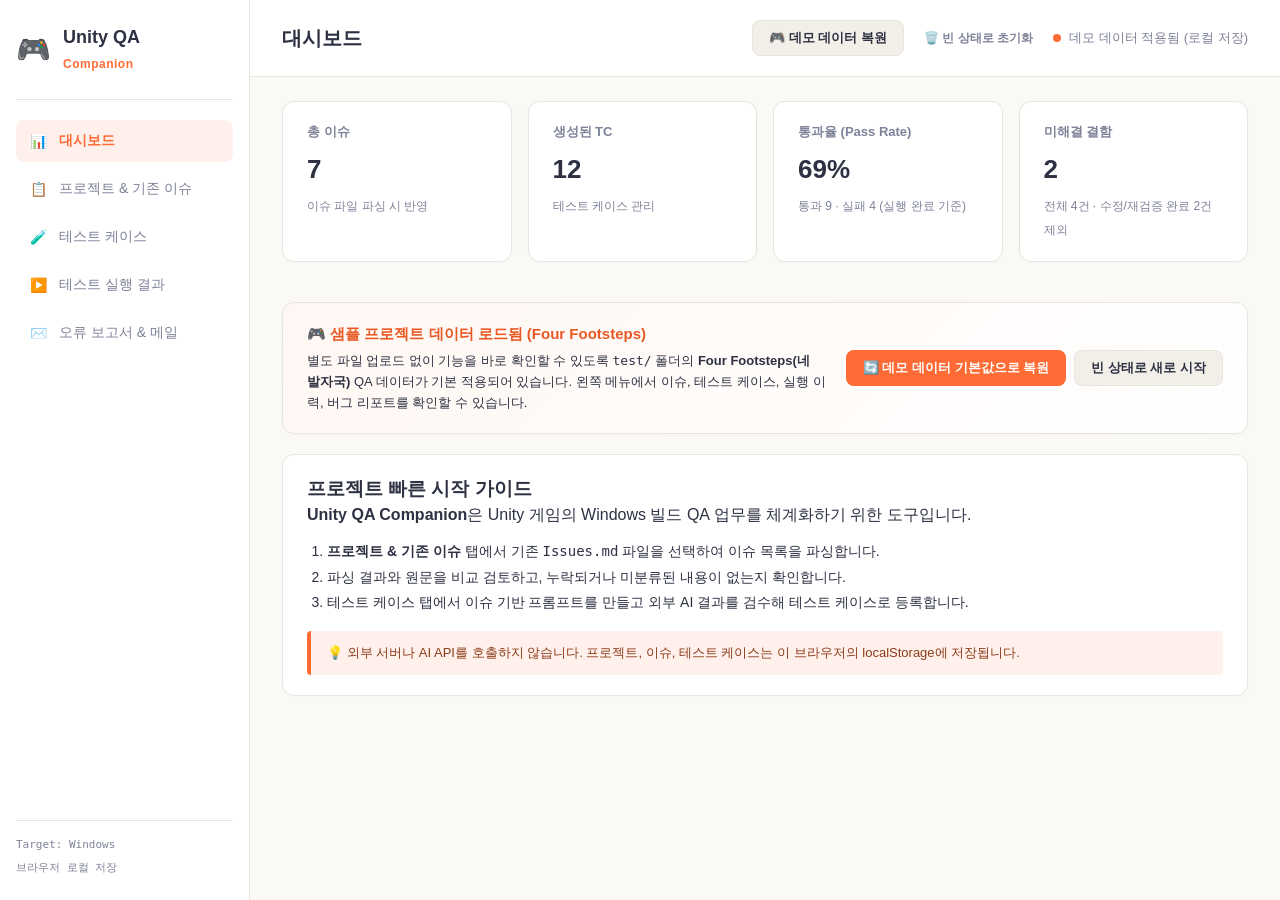
==== commit 44259c1f: "refactor(demo): QA 데모 데이터 문체 정리 및 불필요한 수식어 제거" ====
--- a/UnityQACompanion-standalone.html
+++ b/UnityQACompanion-standalone.html
@@ -839,8 +839,8 @@
           <div class="card demo-banner-card">
             <div class="demo-banner">
               <div class="demo-banner-text">
-                <h3>🎮 즉시 체험 가능한 데모 모드 (파일 업로드 불필요)</h3>
-                <p>별도의 JSON 백업 파일을 다운로드·로드하지 않아도 웹앱의 모든 기능을 바로 확인하실 수 있도록 <code>test/</code> 폴더의 샘플 프로젝트(<strong>Four Footsteps - 네 발자국</strong>) 데이터가 기본 로드되어 있습니다. 왼쪽 메뉴를 눌러 이슈, 테스트 케이스, 실행 결과, 버그 리포트 및 메일 초안을 바로 확인해 보세요.</p>
+                <h3>🎮 샘플 프로젝트 데이터 로드됨 (Four Footsteps)</h3>
+                <p>별도 파일 업로드 없이 기능을 바로 확인할 수 있도록 <code>test/</code> 폴더의 <strong>Four Footsteps(네 발자국)</strong> QA 데이터가 기본 적용되어 있습니다. 왼쪽 메뉴에서 이슈, 테스트 케이스, 실행 이력, 버그 리포트를 확인할 수 있습니다.</p>
               </div>
               <div class="demo-banner-actions">
                 <button class="btn btn-primary" id="btn-dash-load-demo" type="button">🔄 데모 데이터 기본값으로 복원</button>
@@ -2304,7 +2304,7 @@
   - 커스텀 직렬화 로직에서 Dictionary<int, bool> 타입 분기가 누락되어 기본 ToString()으로 직렬화된 것이 원인.
   - "dict:int-bool" 명시적 타입 태그 및 JSON 문자열 직렬화/역직렬화 로직을 추가하고, 구버전·손상 세이브 파일 로드 시 빈 Dictionary로 안전하게 복구(Fallback)되도록 방어 코드 적용 완료.
 
-## [Closed] #12 회상 선택 반복 적용으로 인한 ResponsibilityScore 중복 누적 가능성
+## [Closed] #12 회상 선택 재적용 시 ResponsibilityScore가 중복 증가하는 문제
 
 - 문서 ID: ISSUE-012 (Responsibility Score / Memory Puzzle State)
 - 심각도: Major
@@ -2316,8 +2316,8 @@
 - 실제 결과:
   - 회상 선택 시 점수를 단순 증감(++)으로 누적하여, 동일 회상이 재적용될 때 전체 완료한 회상 퍼즐 개수보다 ResponsibilityScore가 비정상적으로 높게 누적된다.
 - 원인 및 수정 요약:
-  - ResponsibilityScore를 MemoryPuzzleStates와 분리된 독립 누적 변수로 관리한 것이 원인.
-  - MemoryPuzzleStates(Dictionary<int, bool>)를 단일 진실원천(Single Source of Truth)으로 삼아 Result_MemoryChoiceUpdated 시점에 true 개수로 점수를 재계산(Set)하고 ResponsibilityManager.ChangeResponsibilityGauge()를 동기화하도록 개선 완료.
+  - ResponsibilityScore를 MemoryPuzzleStates와 별도 변수로 두고 단순 증감(++) 처리한 것이 원인.
+  - Result_MemoryChoiceUpdated 호출 시 MemoryPuzzleStates(Dictionary<int, bool>)의 true 개수를 기준으로 점수를 다시 계산해 대입하도록 수정하고, ResponsibilityManager.ChangeResponsibilityGauge()에 반영.
 
 ## [Closed] #13 PuzzleMemoryManager 이름 치환 시점 오류
 
@@ -2333,7 +2333,7 @@
   - PuzzleMemoryManager.Awake()에서 CSV 파싱 직후 ProcessPlaceholders()를 1회만 수행해 이름 입력 이전의 임시값이 choiceTextDictionary에 고정된 것이 원인.
   - 원문 보관용 memoryDictionary와 UI 출력용 choiceTextDictionary를 분리하고, 퍼즐 가방 UI를 열 때마다 UpdateHomePuzzleState()에서 최신 GameManager 이름 변수로 동적 치환하도록 수정 완료.
 
-## [Closed] #14 UnityEvent의 씬 경계 참조 문제로 인한 서비스 호출 불안정
+## [Closed] #14 씬 전환 후 튜토리얼 UnityEvent의 싱글톤 매니저 참조 유실
 
 - 문서 ID: ISSUE-014 (Tutorial Event / ServiceAction Command Pattern)
 - 심각도: Major
@@ -2344,7 +2344,8 @@
 - 실제 결과:
   - 다른 씬에 존재하는 싱글톤 오브젝트를 프리팹/씬 UnityEvent 인스펙터에 직접 바인딩할 수 없거나, 씬 전환 후 참조가 유실되어 튜토리얼 연출 및 사운드/UI 호출이 누락된다.
 - 원인 및 수정 요약:
-  - UnityEvent의 씬 오브젝트 직렬화 한계를 해결하기 위해 ScriptableObject 기반 ServiceCallAction 커맨드 패턴(SerializeReference CallPayload)을 도입하고, 실행 시점에 Instance ?? FindObjectOfType<T>(true)로 런타임 서비스를 안전하게 탐색하도록 리팩터링 완료.
+  - 씬에 배치된 UnityEvent가 다른 씬에서 넘어온 DontDestroyOnLoad 싱글톤을 직접 직렬화하지 못해 발생.
+  - ScriptableObject 기반 ServiceCallAction(SerializeReference CallPayload)으로 호출 방식을 바꾸고, 실행 시점에 Instance ?? FindObjectOfType<T>(true)로 매니저를 찾아 호출하도록 수정.
 
 ## [In Progress] #15 Stage3 추격 마지막 NPC 발걸음 미재생
 
@@ -2377,8 +2378,8 @@
   const DEMO_AI_TESTCASES_JSON = {
     "testCases": [
       {
-        "title": "대화 스킵 직후 컷씬 이미지(cutsceneImage) 및 배경(backgroundImage) 동시 갱신 정합성 테스트",
-        "purpose": "중간 라인에 배경 전환이 있고 마지막 라인에 BLACK 또는 일반 컷씬이 배치된 대화에서 Skip 클릭 시 최종 시각 상태가 누락 없이 반영되는지 확인한다.",
+        "title": "대화 Skip 시 중간 배경 전환과 마지막 컷씬 이미지가 모두 반영되는지 확인",
+        "purpose": "중간 라인에 배경 전환이 있고 마지막 라인에 BLACK 또는 일반 컷씬이 배치된 대화에서 Skip 클릭 시 최종 화면 상태가 누락 없이 반영되는지 확인한다.",
         "preconditions": [
           "Windows 데스크톱 빌드(1920×1080)를 실행한다.",
           "중간 대사에 배경 전환, 마지막 대사에 컷씬 전환이 지정된 대화 시퀀스(001_Prologue1 등)에 진입한다."
@@ -2400,11 +2401,11 @@
         "platform": "Windows",
         "status": "Draft",
         "assumptions": [
-          "대화 CSV 데이터에서 마지막 라인에 BLACK 또는 일반 컷씬 태그가 설정된 시퀀스를 기준으로 검증이 필요하다."
+          "마지막 라인에 BLACK 또는 일반 컷씬 태그가 들어간 대화 CSV(001_Prologue1 등) 기준"
         ]
       },
       {
-        "title": "Stage3 추격 구간 환경음 페이드 아웃 동시 발생 시 마지막 NPC 발걸음 SFX 출력 테스트",
+        "title": "Stage3 추격전 환경음 페이드 아웃 중 마지막 NPC 발걸음 소리 출력 확인",
         "purpose": "ObjectSfxController의 환경음 볼륨 감소/정지 동작과 NpcAutoMover의 이동 발걸음 재생이 동시에 일어날 때 발걸음 소리가 묻히거나 차단되지 않는지 확인한다.",
         "preconditions": [
           "Windows 데스크톱 빌드에서 사운드 볼륨(BGM/SFX)이 기본값(100%)으로 설정되어 있다.",
@@ -2412,7 +2413,7 @@
         ],
         "steps": [
           "Stage3 마지막 추격 연출을 트리거하여 주변 환경음(ObjectSfxController)이 페이드 아웃되는 구간에 진입한다.",
-          "동시에 NpcAutoMover로 이동하는 마지막 NPC의 walkInterval 주기 발걸음 효과음(walkSound) 출력 여부를 청각 및 오디오 로그로 확인한다."
+          "NpcAutoMover로 이동하는 마지막 NPC의 발걸음 소리(walkSound)가 walkInterval 주기로 정상 재생되는지 확인한다."
         ],
         "expectedResults": [
           "환경음 AudioSource가 볼륨 0으로 감쇠되거나 정지하더라도, 분리된 NPC 발걸음 전용 AudioSource를 통해 walkSound가 끊김 없이 재생된다."
@@ -2425,12 +2426,12 @@
         "platform": "Windows",
         "status": "Draft",
         "assumptions": [
-          "NpcAutoMover의 발걸음 전용 AudioSource 참조가 프리팹/씬 인스펙터에 별도 바인딩되어 있는지 확인이 필요하다."
+          "NpcAutoMover 프리팹에 발걸음 전용 AudioSource가 별도로 연결되어 있어야 함"
         ]
       },
       {
-        "title": "장시간 씬 반복 전환 및 Dual BGM 크로스페이드 연속 호출 시 오디오 메모리 안정성 테스트",
-        "purpose": "반복적인 씬 전환과 ChangeDualBGM() 크로스페이드 중 코루틴/AudioClip 누수로 인한 FMODSample 메모리 할당 실패가 재발하지 않는지 검증한다.",
+        "title": "씬 반복 전환 중 Dual BGM 크로스페이드 연속 호출 시 메모리 오류 재발 확인",
+        "purpose": "반복적인 씬 전환과 ChangeDualBGM() 크로스페이드 중 코루틴/AudioClip 누수로 인한 FMODSample 메모리 할당 실패가 재발하지 않는지 확인한다.",
         "preconditions": [
           "Windows 데스크톱 빌드를 실행하고 작업 관리자 또는 프로파일러로 메모리 추이를 관찰할 수 있는 환경을 준비한다.",
           "BGM 전환이 빈번한 타이틀 ↔ 프롤로그 ↔ 스테이지 ↔ 회상 구간 진입이 가능한 세이브 데이터를 준비한다."
@@ -2450,7 +2451,7 @@
         "platform": "Windows",
         "status": "Draft",
         "assumptions": [
-          "대용량 BGM 에셋의 Load Type이 Streaming(Vorbis, Preload Audio Data 해제)으로 설정되어 있는지 빌드 에셋 설정 확인이 필요하다."
+          "대용량 BGM 클립의 Load Type이 Streaming(Vorbis, Preload Audio Data 해제)으로 설정된 빌드 기준"
         ]
       }
     ]
@@ -2463,7 +2464,7 @@
       {
         "id": "project-1edd2474-ee3d-4010-9ef9-096d3a3fc99b",
         "name": "Four Footsteps",
-        "description": "Unity/C# 기반 2D 내러티브 어드벤처 게임 '네 발자국' — 실제 런타임 이슈(ISSUE-010 ~ ISSUE-016) 기반 QA 검증 데이터셋",
+        "description": "2D 내러티브 어드벤처 '네 발자국(Four Footsteps)' Windows 데스크톱 빌드 QA",
         "gameVersion": "1.0.2",
         "buildVersion": "Windows-2026.10.22",
         "createdAt": "2026-10-18",
@@ -2507,10 +2508,10 @@
         "id": "issue-ff-012-responsibility-score-ssot",
         "projectId": "project-1edd2474-ee3d-4010-9ef9-096d3a3fc99b",
         "number": "12",
-        "title": "회상 선택 반복 적용으로 인한 ResponsibilityScore 중복 누적 가능성",
+        "title": "회상 선택 재적용 시 ResponsibilityScore가 중복 증가하는 문제",
         "status": "Closed",
-        "description": "- 문서 ID: ISSUE-012 (Responsibility Score / Memory Puzzle State)\n- 심각도: Major\n- 발생 환경: Windows 11, 회상 퍼즐 재진입 및 Save/Load 반복 구간\n- 재현 경로:\n  1. 회상 퍼즐에서 긍정 선택지를 골라 ResponsibilityScore가 증가한 상태를 만든다.\n  2. 세이브/로드 또는 회상 이벤트 재진입을 통해 동일 회상 선택이 다시 평가되는 경로를 반복 수행한다.\n  3. 현재 ResponsibilityScore 수치와 선택지 잠금 조건, 엔딩 분기 판정 상태를 확인한다.\n- 실제 결과:\n  - 회상 선택 시 점수를 단순 증감(++)으로 누적하여, 동일 회상이 재적용될 때 전체 완료한 회상 퍼즐 개수보다 ResponsibilityScore가 비정상적으로 높게 누적된다.\n- 원인 및 수정 요약:\n  - ResponsibilityScore를 MemoryPuzzleStates와 분리된 독립 누적 변수로 관리한 것이 원인.\n  - MemoryPuzzleStates(Dictionary<int, bool>)를 단일 진실원천(Single Source of Truth)으로 삼아 Result_MemoryChoiceUpdated 시점에 true 개수로 점수를 재계산(Set)하고 ResponsibilityManager.ChangeResponsibilityGauge()를 동기화하도록 개선 완료.",
-        "rawMarkdown": "## [Closed] #12 회상 선택 반복 적용으로 인한 ResponsibilityScore 중복 누적 가능성\n\n- 문서 ID: ISSUE-012 (Responsibility Score / Memory Puzzle State)\n- 심각도: Major\n- 발생 환경: Windows 11, 회상 퍼즐 재진입 및 Save/Load 반복 구간\n- 재현 경로:\n  1. 회상 퍼즐에서 긍정 선택지를 골라 ResponsibilityScore가 증가한 상태를 만든다.\n  2. 세이브/로드 또는 회상 이벤트 재진입을 통해 동일 회상 선택이 다시 평가되는 경로를 반복 수행한다.\n  3. 현재 ResponsibilityScore 수치와 선택지 잠금 조건, 엔딩 분기 판정 상태를 확인한다.\n- 실제 결과:\n  - 회상 선택 시 점수를 단순 증감(++)으로 누적하여, 동일 회상이 재적용될 때 전체 완료한 회상 퍼즐 개수보다 ResponsibilityScore가 비정상적으로 높게 누적된다.\n- 원인 및 수정 요약:\n  - ResponsibilityScore를 MemoryPuzzleStates와 분리된 독립 누적 변수로 관리한 것이 원인.\n  - MemoryPuzzleStates(Dictionary<int, bool>)를 단일 진실원천(Single Source of Truth)으로 삼아 Result_MemoryChoiceUpdated 시점에 true 개수로 점수를 재계산(Set)하고 ResponsibilityManager.ChangeResponsibilityGauge()를 동기화하도록 개선 완료.\n",
+        "description": "- 문서 ID: ISSUE-012 (Responsibility Score / Memory Puzzle State)\n- 심각도: Major\n- 발생 환경: Windows 11, 회상 퍼즐 재진입 및 Save/Load 반복 구간\n- 재현 경로:\n  1. 회상 퍼즐에서 긍정 선택지를 골라 ResponsibilityScore가 증가한 상태를 만든다.\n  2. 세이브/로드 또는 회상 이벤트 재진입을 통해 동일 회상 선택이 다시 평가되는 경로를 반복 수행한다.\n  3. 현재 ResponsibilityScore 수치와 선택지 잠금 조건, 엔딩 분기 판정 상태를 확인한다.\n- 실제 결과:\n  - 회상 선택 시 점수를 단순 증감(++)으로 누적하여, 동일 회상이 재적용될 때 전체 완료한 회상 퍼즐 개수보다 ResponsibilityScore가 비정상적으로 높게 누적된다.\n- 원인 및 수정 요약:\n  - ResponsibilityScore를 MemoryPuzzleStates와 별도 변수로 두고 단순 증감(++) 처리한 것이 원인.\n  - Result_MemoryChoiceUpdated 호출 시 MemoryPuzzleStates(Dictionary<int, bool>)의 true 개수를 기준으로 점수를 다시 계산해 대입하도록 수정하고, ResponsibilityManager.ChangeResponsibilityGauge()에 반영.",
+        "rawMarkdown": "## [Closed] #12 회상 선택 재적용 시 ResponsibilityScore가 중복 증가하는 문제\n\n- 문서 ID: ISSUE-012 (Responsibility Score / Memory Puzzle State)\n- 심각도: Major\n- 발생 환경: Windows 11, 회상 퍼즐 재진입 및 Save/Load 반복 구간\n- 재현 경로:\n  1. 회상 퍼즐에서 긍정 선택지를 골라 ResponsibilityScore가 증가한 상태를 만든다.\n  2. 세이브/로드 또는 회상 이벤트 재진입을 통해 동일 회상 선택이 다시 평가되는 경로를 반복 수행한다.\n  3. 현재 ResponsibilityScore 수치와 선택지 잠금 조건, 엔딩 분기 판정 상태를 확인한다.\n- 실제 결과:\n  - 회상 선택 시 점수를 단순 증감(++)으로 누적하여, 동일 회상이 재적용될 때 전체 완료한 회상 퍼즐 개수보다 ResponsibilityScore가 비정상적으로 높게 누적된다.\n- 원인 및 수정 요약:\n  - ResponsibilityScore를 MemoryPuzzleStates와 별도 변수로 두고 단순 증감(++) 처리한 것이 원인.\n  - Result_MemoryChoiceUpdated 호출 시 MemoryPuzzleStates(Dictionary<int, bool>)의 true 개수를 기준으로 점수를 다시 계산해 대입하도록 수정하고, ResponsibilityManager.ChangeResponsibilityGauge()에 반영.\n",
         "source": "markdown",
         "modified": false,
         "sourceFile": "Issues.md",
@@ -2539,10 +2540,10 @@
         "id": "issue-ff-014-tutorial-service-action-command",
         "projectId": "project-1edd2474-ee3d-4010-9ef9-096d3a3fc99b",
         "number": "14",
-        "title": "UnityEvent의 씬 경계 참조 문제로 인한 서비스 호출 불안정",
+        "title": "씬 전환 후 튜토리얼 UnityEvent의 싱글톤 매니저 참조 유실",
         "status": "Closed",
-        "description": "- 문서 ID: ISSUE-014 (Tutorial Event / ServiceAction Command Pattern)\n- 심각도: Major\n- 발생 환경: Windows 11, 씬 전환 이후 진행되는 튜토리얼 노드 이벤트 실행 구간\n- 재현 경로:\n  1. 타이틀 씬에서 생성되어 DontDestroyOnLoad로 유지되는 싱글톤 매니저(SoundPlayer, UIManager, GameManager)가 존재하는 상태에서 스테이지 씬으로 전환한다.\n  2. 인스펙터 UnityEvent로 매니저 메서드를 연결해 둔 튜토리얼 노드를 실행한다.\n- 실제 결과:\n  - 다른 씬에 존재하는 싱글톤 오브젝트를 프리팹/씬 UnityEvent 인스펙터에 직접 바인딩할 수 없거나, 씬 전환 후 참조가 유실되어 튜토리얼 연출 및 사운드/UI 호출이 누락된다.\n- 원인 및 수정 요약:\n  - UnityEvent의 씬 오브젝트 직렬화 한계를 해결하기 위해 ScriptableObject 기반 ServiceCallAction 커맨드 패턴(SerializeReference CallPayload)을 도입하고, 실행 시점에 Instance ?? FindObjectOfType<T>(true)로 런타임 서비스를 안전하게 탐색하도록 리팩터링 완료.",
-        "rawMarkdown": "## [Closed] #14 UnityEvent의 씬 경계 참조 문제로 인한 서비스 호출 불안정\n\n- 문서 ID: ISSUE-014 (Tutorial Event / ServiceAction Command Pattern)\n- 심각도: Major\n- 발생 환경: Windows 11, 씬 전환 이후 진행되는 튜토리얼 노드 이벤트 실행 구간\n- 재현 경로:\n  1. 타이틀 씬에서 생성되어 DontDestroyOnLoad로 유지되는 싱글톤 매니저(SoundPlayer, UIManager, GameManager)가 존재하는 상태에서 스테이지 씬으로 전환한다.\n  2. 인스펙터 UnityEvent로 매니저 메서드를 연결해 둔 튜토리얼 노드를 실행한다.\n- 실제 결과:\n  - 다른 씬에 존재하는 싱글톤 오브젝트를 프리팹/씬 UnityEvent 인스펙터에 직접 바인딩할 수 없거나, 씬 전환 후 참조가 유실되어 튜토리얼 연출 및 사운드/UI 호출이 누락된다.\n- 원인 및 수정 요약:\n  - UnityEvent의 씬 오브젝트 직렬화 한계를 해결하기 위해 ScriptableObject 기반 ServiceCallAction 커맨드 패턴(SerializeReference CallPayload)을 도입하고, 실행 시점에 Instance ?? FindObjectOfType<T>(true)로 런타임 서비스를 안전하게 탐색하도록 리팩터링 완료.\n",
+        "description": "- 문서 ID: ISSUE-014 (Tutorial Event / ServiceAction Command Pattern)\n- 심각도: Major\n- 발생 환경: Windows 11, 씬 전환 이후 진행되는 튜토리얼 노드 이벤트 실행 구간\n- 재현 경로:\n  1. 타이틀 씬에서 생성되어 DontDestroyOnLoad로 유지되는 싱글톤 매니저(SoundPlayer, UIManager, GameManager)가 존재하는 상태에서 스테이지 씬으로 전환한다.\n  2. 인스펙터 UnityEvent로 매니저 메서드를 연결해 둔 튜토리얼 노드를 실행한다.\n- 실제 결과:\n  - 다른 씬에 존재하는 싱글톤 오브젝트를 프리팹/씬 UnityEvent 인스펙터에 직접 바인딩할 수 없거나, 씬 전환 후 참조가 유실되어 튜토리얼 연출 및 사운드/UI 호출이 누락된다.\n- 원인 및 수정 요약:\n  - 씬에 배치된 UnityEvent가 다른 씬에서 넘어온 DontDestroyOnLoad 싱글톤을 직접 직렬화하지 못해 발생.\n  - ScriptableObject 기반 ServiceCallAction(SerializeReference CallPayload)으로 호출 방식을 바꾸고, 실행 시점에 Instance ?? FindObjectOfType<T>(true)로 매니저를 찾아 호출하도록 수정.",
+        "rawMarkdown": "## [Closed] #14 씬 전환 후 튜토리얼 UnityEvent의 싱글톤 매니저 참조 유실\n\n- 문서 ID: ISSUE-014 (Tutorial Event / ServiceAction Command Pattern)\n- 심각도: Major\n- 발생 환경: Windows 11, 씬 전환 이후 진행되는 튜토리얼 노드 이벤트 실행 구간\n- 재현 경로:\n  1. 타이틀 씬에서 생성되어 DontDestroyOnLoad로 유지되는 싱글톤 매니저(SoundPlayer, UIManager, GameManager)가 존재하는 상태에서 스테이지 씬으로 전환한다.\n  2. 인스펙터 UnityEvent로 매니저 메서드를 연결해 둔 튜토리얼 노드를 실행한다.\n- 실제 결과:\n  - 다른 씬에 존재하는 싱글톤 오브젝트를 프리팹/씬 UnityEvent 인스펙터에 직접 바인딩할 수 없거나, 씬 전환 후 참조가 유실되어 튜토리얼 연출 및 사운드/UI 호출이 누락된다.\n- 원인 및 수정 요약:\n  - 씬에 배치된 UnityEvent가 다른 씬에서 넘어온 DontDestroyOnLoad 싱글톤을 직접 직렬화하지 못해 발생.\n  - ScriptableObject 기반 ServiceCallAction(SerializeReference CallPayload)으로 호출 방식을 바꾸고, 실행 시점에 Instance ?? FindObjectOfType<T>(true)로 매니저를 찾아 호출하도록 수정.\n",
         "source": "markdown",
         "modified": false,
         "sourceFile": "Issues.md",
@@ -2562,7 +2563,7 @@
         "source": "markdown",
         "modified": false,
         "sourceFile": "Issues.md",
-        "lineStart": 74,
+        "lineStart": 75,
         "warnings": [],
         "createdAt": "2026-10-18T09:00:00.000Z",
         "updatedAt": "2026-10-22T06:30:00.000Z"
@@ -2578,7 +2579,7 @@
         "source": "markdown",
         "modified": false,
         "sourceFile": "Issues.md",
-        "lineStart": 88,
+        "lineStart": 89,
         "warnings": [],
         "createdAt": "2026-10-18T09:00:00.000Z",
         "updatedAt": "2026-10-22T06:30:00.000Z"
@@ -2588,7 +2589,7 @@
       {
         "id": "tc-ff-010-01",
         "projectId": "project-1edd2474-ee3d-4010-9ef9-096d3a3fc99b",
-        "title": "프롤로그(001_Prologue1) 대화 진행 중 Skip 클릭 시 마지막 라인 BLACK 컷씬 및 자동진행 검증",
+        "title": "프롤로그(001_Prologue1) 대화 중 Skip 시 마지막 라인 BLACK 컷씬 및 자동진행 확인",
         "purpose": "컷씬(BLACK), AUTO_DELAYED, FADE_OUT이 포함된 대화에서 Skip 클릭 시 마지막 라인 연출과 후속 자동 진행이 누락 없이 동작하는지 확인한다.",
         "preconditions": [
           "Windows 데스크톱 빌드(1920×1080)를 실행한다.",
@@ -2617,7 +2618,7 @@
       {
         "id": "tc-ff-010-02",
         "projectId": "project-1edd2474-ee3d-4010-9ef9-096d3a3fc99b",
-        "title": "컷씬 FadeToBlack 연출 도중 Skip 연속 클릭 시 입력 잠금(isCutsceneFadingToBlack) 해제 검증",
+        "title": "FadeToBlack 페이드 도중 Skip 연타 시 다음 대사 클릭 먹통 여부",
         "purpose": "검은 화면 페이드 코루틴 실행 도중 Skip을 빠르게 클릭했을 때 StopAllCoroutines()로 인해 입력 잠금 플래그가 고착되지 않는지 확인한다.",
         "preconditions": [
           "컷씬 페이드(BLACK) 연출이 포함된 대화 구간에 진입한다."
@@ -2643,7 +2644,7 @@
       {
         "id": "tc-ff-011-01",
         "projectId": "project-1edd2474-ee3d-4010-9ef9-096d3a3fc99b",
-        "title": "회상 퍼즐 진행 후 저장 및 이어하기(Load) 시 MemoryPuzzleStates 직렬화 복원 검증",
+        "title": "회상 퍼즐 완료 후 세이브/이어하기 시 MemoryPuzzleStates 복원 확인",
         "purpose": "MemoryPuzzleStates(Dictionary<int, bool>)가 포함된 세이브 데이터를 저장하고 불러올 때 NullReferenceException 없이 회상 상태가 복원되는지 확인한다.",
         "preconditions": [
           "프롤로그 이후 회상 퍼즐을 1개 이상 완료하여 MemoryPuzzleStates에 데이터가 기록된 상태이다."
@@ -2671,7 +2672,7 @@
       {
         "id": "tc-ff-011-02",
         "projectId": "project-1edd2474-ee3d-4010-9ef9-096d3a3fc99b",
-        "title": "구버전 또는 손상된 MemoryPuzzleStates 문자열이 포함된 레거시 세이브 파일 로드 예외 방어 검증",
+        "title": "구버전 세이브 파일(ToString 문자열) 로드 시 Fallback 초기화 확인",
         "purpose": "과거 빌드의 잘못된 문자열('System.Collections.Generic.Dictionary...')이 들어있는 세이브 파일을 로드할 때 크래시 없이 빈 Dictionary로 안전하게 복구되는지 확인한다.",
         "preconditions": [
           "MemoryPuzzleStates 값이 구버전 ToString() 문자열로 기록된 테스트용 세이브 파일이 준비되어 있다."
@@ -2697,7 +2698,7 @@
       {
         "id": "tc-ff-012-01",
         "projectId": "project-1edd2474-ee3d-4010-9ef9-096d3a3fc99b",
-        "title": "동일 회상 퍼즐 재진입 및 Save/Load 반복 시 ResponsibilityScore 중복 누적 방지 검증",
+        "title": "세이브/로드 후 동일 회상 재평가 시 ResponsibilityScore 중복 증가 여부",
         "purpose": "이미 긍정 선택(true)으로 완료된 회상 퍼즐이 세이브/로드나 재진입으로 다시 평가될 때 책임감 점수가 중복 증가하지 않는지 확인한다.",
         "preconditions": [
           "1번 회상 퍼즐을 긍정 선택으로 완료하여 MemoryPuzzleStates[1] = true, ResponsibilityScore = 1인 상태이다."
@@ -2723,8 +2724,8 @@
       {
         "id": "tc-ff-012-02",
         "projectId": "project-1edd2474-ee3d-4010-9ef9-096d3a3fc99b",
-        "title": "회상 퍼즐 4종 순차 완료 시 ResponsibilityScore 및 엔딩/선택지 잠금 해금 정합성 검증",
-        "purpose": "각 스테이지 회상 퍼즐 완료 상태(true/false 조합)와 ResponsibilityScore 및 선택지 해금 조건이 1:1로 일치하는지 확인한다.",
+        "title": "회상 퍼즐 4종 완료 상태에 따른 책임감 점수 및 후반부 선택지 해금 확인",
+        "purpose": "각 스테이지 회상 퍼즐 완료 상태(true/false 조합)와 ResponsibilityScore 및 선택지 해금 조건이 일치하는지 확인한다.",
         "preconditions": [
           "스테이지 1~4 회상 퍼즐 진입이 가능한 빌드 환경이다."
         ],
@@ -2733,7 +2734,7 @@
           "최종 책임감 점수와 후반부 선택지 잠금 해제 여부 및 엔딩 분기 조건을 확인한다."
         ],
         "expectedResults": [
-          "ResponsibilityScore가 MemoryPuzzleStates 내 true 개수(3점)와 정확히 일치하며 의도한 분기가 해금된다."
+          "ResponsibilityScore가 MemoryPuzzleStates 내 true 개수(3점)와 일치하며 의도한 분기가 해금된다."
         ],
         "relatedIssueIds": [
           "issue-ff-012-responsibility-score-ssot"
@@ -2749,7 +2750,7 @@
       {
         "id": "tc-ff-013-01",
         "projectId": "project-1edd2474-ee3d-4010-9ef9-096d3a3fc99b",
-        "title": "프롤로그 플레이어/고양이 이름 설정 후 퍼즐 가방 UI 회상 텍스트 동적 이름 치환 검증",
+        "title": "프롤로그 이름 입력 후 퍼즐 가방 UI 회상 텍스트 이름 치환 확인",
         "purpose": "프롤로그에서 입력한 플레이어 이름과 고양이 이름이 퍼즐 가방 UI 회상 텍스트에 초기 임시값이 아닌 실제 입력값으로 표시되는지 확인한다.",
         "preconditions": [
           "새 게임을 시작하여 프롤로그 이름 입력 단계에 진입한다."
@@ -2775,7 +2776,7 @@
       {
         "id": "tc-ff-013-02",
         "projectId": "project-1edd2474-ee3d-4010-9ef9-096d3a3fc99b",
-        "title": "게임 재실행 및 세이브 로드 후 퍼즐 가방 UI 재진입 시 설정된 이름 치환 유지 검증",
+        "title": "클라이언트 재실행 및 세이브 로드 후 퍼즐 가방 회상 텍스트 이름 유지 확인",
         "purpose": "클라이언트를 종료 후 재실행하여 세이브 데이터를 불러왔을 때도 회상 텍스트 내 이름이 초기 임시값으로 회귀하지 않는지 확인한다.",
         "preconditions": [
           "사용자 지정 이름이 설정되고 회상 퍼즐이 해금된 세이브 파일이 존재한다."
@@ -2801,7 +2802,7 @@
       {
         "id": "tc-ff-014-01",
         "projectId": "project-1edd2474-ee3d-4010-9ef9-096d3a3fc99b",
-        "title": "씬 전환 후 튜토리얼 노드 진행 시 ServiceCallAction 기반 싱글톤(SoundPlayer/UIManager/GameManager) 호출 검증",
+        "title": "타이틀→스테이지 씬 전환 후 튜토리얼 노드의 싱글톤 매니저 호출 확인",
         "purpose": "타이틀 씬에서 스테이지 씬으로 전환한 뒤 진행되는 튜토리얼에서 DontDestroyOnLoad 매니저 서비스 호출이 참조 유실 없이 실행되는지 확인한다.",
         "preconditions": [
           "타이틀 씬에서 게임을 시작하여 스테이지 1 튜토리얼 구간으로 씬 전환이 완료된 상태이다."
@@ -2827,7 +2828,7 @@
       {
         "id": "tc-ff-015-01",
         "projectId": "project-1edd2474-ee3d-4010-9ef9-096d3a3fc99b",
-        "title": "Stage3 추격 시퀀스 마지막 NPC 자동 이동(NpcAutoMover) 시 발걸음 효과음 재생 검증",
+        "title": "Stage3 추격전 마지막 NPC 이동 연출 시 발걸음 효과음(walkSound) 재생 확인",
         "purpose": "Stage3 추격 구간 마지막 NPC 이동 연출에서 ObjectSfxController와의 AudioSource 간섭 없이 발걸음 효과음(walkSound)이 정상 출력되는지 확인한다.",
         "preconditions": [
           "Windows 데스크톱 빌드에서 Stage3 추격 이벤트 구간에 진입한다.",
@@ -2854,7 +2855,7 @@
       {
         "id": "tc-ff-016-01",
         "projectId": "project-1edd2474-ee3d-4010-9ef9-096d3a3fc99b",
-        "title": "반복 씬 전환 및 ChangeDualBGM 크로스페이드 수행 시 FMODSample 오디오 메모리 누수 및 재생 중단 검증",
+        "title": "씬 반복 전환 및 BGM 크로스페이드 시 FMOD 오디오 메모리 오류 재현 테스트",
         "purpose": "씬 전환과 BGM 크로스페이드가 반복될 때 오디오 리소스가 정상 정리되어 FMODSample 메모리 할당 실패 없이 BGM이 지속 재생되는지 확인한다.",
         "preconditions": [
           "Windows 데스크톱 빌드를 실행한다.",
@@ -2882,7 +2883,7 @@
       {
         "id": "tc-ff-016-02",
         "projectId": "project-1edd2474-ee3d-4010-9ef9-096d3a3fc99b",
-        "title": "Windows 창 포커스 전환(Alt+Tab) 및 해상도 변경 중 BGM 크로스페이드 안정성 검증",
+        "title": "BGM 크로스페이드 중 Alt+Tab 창 전환 시 볼륨 및 채널 상태 확인",
         "purpose": "BGM 크로스페이드 진행 중 창 포커스 상실·복귀가 발생할 때 오디오 채널 상태와 볼륨 페이드가 정상 유지되는지 확인한다.",
         "preconditions": [
           "Windows 11 데스크톱 환경(1920×1080)에서 BGM 전환 구간에 진입한다."
@@ -2911,31 +2912,31 @@
         "id": "run-ff-010-fail-101",
         "projectId": "project-1edd2474-ee3d-4010-9ef9-096d3a3fc99b",
         "testCaseId": "tc-ff-010-01",
-        "testCaseTitle": "프롤로그(001_Prologue1) 대화 진행 중 Skip 클릭 시 마지막 라인 BLACK 컷씬 및 자동진행 검증",
+        "testCaseTitle": "프롤로그(001_Prologue1) 대화 중 Skip 시 마지막 라인 BLACK 컷씬 및 자동진행 확인",
         "result": "FAIL",
         "executedAt": "2026-10-18T14:20:00.000Z",
         "gameVersion": "1.0.1",
         "buildVersion": "Windows-2026.10.18",
         "windowsEnvironment": "Windows 11 (23H2)",
         "resolution": "1920 × 1080",
-        "actualResult": "001_Prologue1 대화 도중 Skip 버튼 클릭 시 마지막 대사 텍스트만 즉시 표시되고, 마지막 라인에 지정된 BLACK 컷씬 전환과 AUTO_DELAYED 자동 진행이 실행되지 않아 화면이 멈춤.",
-        "notes": "SkipButtonClick() 호출 시 StopAllCoroutines()로 인해 진행 중이던 FadeToBlack() 코루틴이 중단되며 isCutsceneFadingToBlack = true가 그대로 남아 후속 클릭 입력까지 모두 차단됨.",
-        "nextNotes": "isSkippingToLast 도입 및 AfterLineFullyShownRoutine() 공통 후처리 분리 패치 후 1.0.2 빌드에서 회귀 검증 필요.",
+        "actualResult": "001_Prologue1 대화 중 Skip 클릭 시 마지막 대사만 바로 뜨고, BLACK 전환과 AUTO_DELAYED 자동 진행이 안 돌아서 화면 멈춤.",
+        "notes": "FadeToBlack() 도중 StopAllCoroutines()가 불리면서 isCutsceneFadingToBlack = true가 안 풀림. 이후 클릭 입력 전부 막힘.",
+        "nextNotes": "Skip 시 플래그 초기화 및 AfterLineFullyShownRoutine() 후처리 묶어서 패치 후 다음 빌드에서 재확인.",
         "createdAt": "2026-10-18T14:25:00.000Z"
       },
       {
         "id": "run-ff-010-pass-102",
         "projectId": "project-1edd2474-ee3d-4010-9ef9-096d3a3fc99b",
         "testCaseId": "tc-ff-010-01",
-        "testCaseTitle": "프롤로그(001_Prologue1) 대화 진행 중 Skip 클릭 시 마지막 라인 BLACK 컷씬 및 자동진행 검증",
+        "testCaseTitle": "프롤로그(001_Prologue1) 대화 중 Skip 시 마지막 라인 BLACK 컷씬 및 자동진행 확인",
         "result": "PASS",
         "executedAt": "2026-10-22T02:10:00.000Z",
         "gameVersion": "1.0.2",
         "buildVersion": "Windows-2026.10.22",
         "windowsEnvironment": "Windows 11 (23H2)",
         "resolution": "1920 × 1080",
-        "actualResult": "001_Prologue1 진행 중 Skip 클릭 시 마지막 라인 BLACK 컷씬 즉시 반영 및 AfterLineFullyShownRoutine()을 통한 AUTO_DELAYED / FADE_OUT 자동 진행 정상 동작 확인.",
-        "notes": "이전 빌드(Windows-2026.10.18)에서 발생하던 마지막 라인 연출 누락 및 입력 먹통 현상 해결 확인.",
+        "actualResult": "001_Prologue1 대화 중 Skip 클릭 시 마지막 줄 BLACK 전환 바로 적용되고, AUTO_DELAYED / FADE_OUT까지 정상 진행됨.",
+        "notes": "10.18 빌드에서 마지막 연출 씹히고 입력 먹통 되던 이슈 수정 확인.",
         "nextNotes": "",
         "createdAt": "2026-10-22T02:12:00.000Z"
       },
@@ -2943,14 +2944,14 @@
         "id": "run-ff-010-02-pass-102",
         "projectId": "project-1edd2474-ee3d-4010-9ef9-096d3a3fc99b",
         "testCaseId": "tc-ff-010-02",
-        "testCaseTitle": "컷씬 FadeToBlack 연출 도중 Skip 연속 클릭 시 입력 잠금(isCutsceneFadingToBlack) 해제 검증",
+        "testCaseTitle": "FadeToBlack 페이드 도중 Skip 연타 시 다음 대사 클릭 먹통 여부",
         "result": "PASS",
         "executedAt": "2026-10-22T02:18:00.000Z",
         "gameVersion": "1.0.2",
         "buildVersion": "Windows-2026.10.22",
         "windowsEnvironment": "Windows 11 (23H2)",
         "resolution": "1920 × 1080",
-        "actualResult": "FadeToBlack 페이드 진행 도중 Skip 연속 클릭 시에도 isCutsceneFadingToBlack = false 및 isCoverTransitioning = false 초기화가 정상 수행되어 다음 대사 클릭 진행이 정상 작동함.",
+        "actualResult": "검은 화면 페이드 중에 Skip 연타해도 입력 잠금 플래그 안 남고 다음 대사로 잘 넘어감.",
         "notes": "",
         "nextNotes": "",
         "createdAt": "2026-10-22T02:20:00.000Z"
@@ -2959,31 +2960,31 @@
         "id": "run-ff-011-fail-101",
         "projectId": "project-1edd2474-ee3d-4010-9ef9-096d3a3fc99b",
         "testCaseId": "tc-ff-011-01",
-        "testCaseTitle": "회상 퍼즐 진행 후 저장 및 이어하기(Load) 시 MemoryPuzzleStates 직렬화 복원 검증",
+        "testCaseTitle": "회상 퍼즐 완료 후 세이브/이어하기 시 MemoryPuzzleStates 복원 확인",
         "result": "FAIL",
         "executedAt": "2026-10-19T11:15:00.000Z",
         "gameVersion": "1.0.1",
         "buildVersion": "Windows-2026.10.18",
         "windowsEnvironment": "Windows 11 (23H2)",
         "resolution": "1920 × 1080",
-        "actualResult": "회상 퍼즐 완료 후 세이브 파일을 이어하기로 불러올 때 SaveManager.ApplySavedGameData()에서 NullReferenceException이 발생하며 씬 로드가 중단됨.",
-        "notes": "세이브 JSON 확인 결과 MemoryPuzzleStates가 'System.Collections.Generic.Dictionary`2[System.Int32,System.Boolean]' 문자열로 잘못 직렬화되어 파싱이 불가능한 상태임을 확인.",
-        "nextNotes": "dict:int-bool 명시적 직렬화 분기 및 구버전 세이브 Fallback 처리 후 재검증 필요.",
+        "actualResult": "회상 퍼즐 깨고 저장한 뒤 타이틀에서 이어하기 누르면 SaveManager.ApplySavedGameData()에서 NullRef 뜨면서 로드 멈춤.",
+        "notes": "세이브 JSON 열어보니 MemoryPuzzleStates 값이 JSON이 아니라 'System.Collections.Generic.Dictionary...' 문자열(ToString)로 들어가 있음.",
+        "nextNotes": "dict:int-bool 직렬화 분기 및 구버전 세이브 Fallback 추가 후 재확인.",
         "createdAt": "2026-10-19T11:20:00.000Z"
       },
       {
         "id": "run-ff-011-pass-102",
         "projectId": "project-1edd2474-ee3d-4010-9ef9-096d3a3fc99b",
         "testCaseId": "tc-ff-011-01",
-        "testCaseTitle": "회상 퍼즐 진행 후 저장 및 이어하기(Load) 시 MemoryPuzzleStates 직렬화 복원 검증",
+        "testCaseTitle": "회상 퍼즐 완료 후 세이브/이어하기 시 MemoryPuzzleStates 복원 확인",
         "result": "PASS",
         "executedAt": "2026-10-22T02:40:00.000Z",
         "gameVersion": "1.0.2",
         "buildVersion": "Windows-2026.10.22",
         "windowsEnvironment": "Windows 11 (23H2)",
         "resolution": "1920 × 1080",
-        "actualResult": "세이브 JSON 내 MemoryPuzzleStates가 dict:int-bool 타입의 JSON 문자열로 정상 기록되며, 이어하기 로드 시 예외 없이 모든 회상 퍼즐 해금 상태가 정확히 복원됨.",
-        "notes": "Atomic Write(.tmp -> .bak 교체) 동작 및 로드 무결성 함께 확인 완료.",
+        "actualResult": "세이브 JSON에 dict:int-bool 형태로 정상 저장되고, 이어하기 시 에러 없이 회상 퍼즐 해금 상태 그대로 복원됨.",
+        "notes": "세이브 파일 .tmp -> .bak 교체 저장도 정상 동작함.",
         "nextNotes": "",
         "createdAt": "2026-10-22T02:42:00.000Z"
       },
@@ -2991,14 +2992,14 @@
         "id": "run-ff-011-02-pass-102",
         "projectId": "project-1edd2474-ee3d-4010-9ef9-096d3a3fc99b",
         "testCaseId": "tc-ff-011-02",
-        "testCaseTitle": "구버전 또는 손상된 MemoryPuzzleStates 문자열이 포함된 레거시 세이브 파일 로드 예외 방어 검증",
+        "testCaseTitle": "구버전 세이브 파일(ToString 문자열) 로드 시 Fallback 초기화 확인",
         "result": "PASS",
         "executedAt": "2026-10-22T02:50:00.000Z",
         "gameVersion": "1.0.2",
         "buildVersion": "Windows-2026.10.22",
         "windowsEnvironment": "Windows 11 (23H2)",
         "resolution": "1920 × 1080",
-        "actualResult": "1.0.1 구버전 세이브 파일(ToString 문자열 포함) 로드 시 크래시 없이 빈 Dictionary<int, bool>로 안전하게 초기화되며 인게임 진입 성공.",
+        "actualResult": "1.0.1 때 깨진 세이브 파일 넣어도 안 뻗고 빈 Dictionary로 초기화돼서 스테이지 진입됨.",
         "notes": "",
         "nextNotes": "",
         "createdAt": "2026-10-22T02:52:00.000Z"
@@ -3007,14 +3008,14 @@
         "id": "run-ff-012-01-pass-102",
         "projectId": "project-1edd2474-ee3d-4010-9ef9-096d3a3fc99b",
         "testCaseId": "tc-ff-012-01",
-        "testCaseTitle": "동일 회상 퍼즐 재진입 및 Save/Load 반복 시 ResponsibilityScore 중복 누적 방지 검증",
+        "testCaseTitle": "세이브/로드 후 동일 회상 재평가 시 ResponsibilityScore 중복 증가 여부",
         "result": "PASS",
         "executedAt": "2026-10-22T03:10:00.000Z",
         "gameVersion": "1.0.2",
         "buildVersion": "Windows-2026.10.22",
         "windowsEnvironment": "Windows 11 (23H2)",
         "resolution": "1920 × 1080",
-        "actualResult": "세이브/로드 후 동일 회상 퍼즐 상태를 재갱신해도 MemoryPuzzleStates의 true 개수 기반으로 재계산되어 ResponsibilityScore가 중복 증가하지 않고 1로 정확히 유지됨.",
+        "actualResult": "세이브/로드 반복 후 회상 결과 이벤트 다시 타도 점수 중복으로 안 오르고 1점 유지됨.",
         "notes": "",
         "nextNotes": "",
         "createdAt": "2026-10-22T03:12:00.000Z"
@@ -3023,14 +3024,14 @@
         "id": "run-ff-012-02-pass-102",
         "projectId": "project-1edd2474-ee3d-4010-9ef9-096d3a3fc99b",
         "testCaseId": "tc-ff-012-02",
-        "testCaseTitle": "회상 퍼즐 4종 순차 완료 시 ResponsibilityScore 및 엔딩/선택지 잠금 해금 정합성 검증",
+        "testCaseTitle": "회상 퍼즐 4종 완료 상태에 따른 책임감 점수 및 후반부 선택지 해금 확인",
         "result": "PASS",
         "executedAt": "2026-10-22T03:25:00.000Z",
         "gameVersion": "1.0.2",
         "buildVersion": "Windows-2026.10.22",
         "windowsEnvironment": "Windows 11 (23H2)",
         "resolution": "1920 × 1080",
-        "actualResult": "회상 퍼즐 4종 중 긍정(true) 3건 선택 시 책임감 게이지 및 점수가 정확히 3으로 반영되고 후반부 선택지 잠금이 정상 해제됨.",
+        "actualResult": "회상 4개 중 긍정 3개 선택 시 책임감 점수 3점 찍히고 후반부 선택지 잠금 정상 풀림.",
         "notes": "",
         "nextNotes": "",
         "createdAt": "2026-10-22T03:27:00.000Z"
@@ -3039,15 +3040,15 @@
         "id": "run-ff-013-01-pass-102",
         "projectId": "project-1edd2474-ee3d-4010-9ef9-096d3a3fc99b",
         "testCaseId": "tc-ff-013-01",
-        "testCaseTitle": "프롤로그 플레이어/고양이 이름 설정 후 퍼즐 가방 UI 회상 텍스트 동적 이름 치환 검증",
+        "testCaseTitle": "프롤로그 이름 입력 후 퍼즐 가방 UI 회상 텍스트 이름 치환 확인",
         "result": "PASS",
         "executedAt": "2026-10-22T03:40:00.000Z",
         "gameVersion": "1.0.2",
         "buildVersion": "Windows-2026.10.22",
         "windowsEnvironment": "Windows 11 (23H2)",
         "resolution": "1920 × 1080",
-        "actualResult": "프롤로그에서 입력한 플레이어 이름과 고양이 이름이 스테이지2 퍼즐 가방 UI 회상 텍스트에서 초기 임시값이 아닌 실제 입력 이름으로 정상 치환되어 출력됨.",
-        "notes": "memoryDictionary(원문)와 choiceTextDictionary(UI 표시용) 분리 및 UpdateHomePuzzleState() 호출 시점 치환 정상 동작 확인.",
+        "actualResult": "프롤로그에서 입력한 이름('지은', '나비')이 스테이지2 퍼즐 가방 회상 텍스트에 정상 표시됨.",
+        "notes": "가방 UI 열 때마다 UpdateHomePuzzleState()에서 원문 기준으로 다시 치환하는 것 확인.",
         "nextNotes": "",
         "createdAt": "2026-10-22T03:42:00.000Z"
       },
@@ -3055,14 +3056,14 @@
         "id": "run-ff-013-02-pass-102",
         "projectId": "project-1edd2474-ee3d-4010-9ef9-096d3a3fc99b",
         "testCaseId": "tc-ff-013-02",
-        "testCaseTitle": "게임 재실행 및 세이브 로드 후 퍼즐 가방 UI 재진입 시 설정된 이름 치환 유지 검증",
+        "testCaseTitle": "클라이언트 재실행 및 세이브 로드 후 퍼즐 가방 회상 텍스트 이름 유지 확인",
         "result": "PASS",
         "executedAt": "2026-10-22T03:50:00.000Z",
         "gameVersion": "1.0.2",
         "buildVersion": "Windows-2026.10.22",
         "windowsEnvironment": "Windows 11 (23H2)",
         "resolution": "1920 × 1080",
-        "actualResult": "클라이언트 완전 종료 후 재실행하여 세이브 파일을 불러온 뒤에도 퍼즐 가방 UI의 회상 텍스트 내 이름이 사용자 설정 이름으로 정상 유지됨.",
+        "actualResult": "게임 껐다 켜서 세이브 불러온 뒤 가방 열어봐도 기본 이름으로 안 돌아가고 입력한 이름 유지됨.",
         "notes": "",
         "nextNotes": "",
         "createdAt": "2026-10-22T03:52:00.000Z"
@@ -3071,14 +3072,14 @@
         "id": "run-ff-014-01-pass-102",
         "projectId": "project-1edd2474-ee3d-4010-9ef9-096d3a3fc99b",
         "testCaseId": "tc-ff-014-01",
-        "testCaseTitle": "씬 전환 후 튜토리얼 노드 진행 시 ServiceCallAction 기반 싱글톤(SoundPlayer/UIManager/GameManager) 호출 검증",
+        "testCaseTitle": "타이틀→스테이지 씬 전환 후 튜토리얼 노드의 싱글톤 매니저 호출 확인",
         "result": "PASS",
         "executedAt": "2026-10-22T04:10:00.000Z",
         "gameVersion": "1.0.2",
         "buildVersion": "Windows-2026.10.22",
         "windowsEnvironment": "Windows 11 (23H2)",
         "resolution": "1920 × 1080",
-        "actualResult": "타이틀에서 스테이지 씬으로 전환된 후 튜토리얼 노드 진행 시 ServiceCallAction을 통해 SoundPlayer, UIManager, GameManager 호출이 참조 유실 없이 모두 정상 실행됨.",
+        "actualResult": "타이틀에서 스테이지1 넘어온 뒤 튜토리얼 진행 시 사운드 재생, UI 패널 온오프, 게임 상태 변경 모두 누락 없이 호출됨.",
         "notes": "",
         "nextNotes": "",
         "createdAt": "2026-10-22T04:12:00.000Z"
@@ -3087,48 +3088,48 @@
         "id": "run-ff-015-fail-101",
         "projectId": "project-1edd2474-ee3d-4010-9ef9-096d3a3fc99b",
         "testCaseId": "tc-ff-015-01",
-        "testCaseTitle": "Stage3 추격 시퀀스 마지막 NPC 자동 이동(NpcAutoMover) 시 발걸음 효과음 재생 검증",
+        "testCaseTitle": "Stage3 추격전 마지막 NPC 이동 연출 시 발걸음 효과음(walkSound) 재생 확인",
         "result": "FAIL",
         "executedAt": "2026-10-21T16:45:00.000Z",
         "gameVersion": "1.0.1",
         "buildVersion": "Windows-2026.10.21",
         "windowsEnvironment": "Windows 11 (23H2)",
         "resolution": "1920 × 1080",
-        "actualResult": "Stage3 추격전 마지막 NPC가 NpcAutoMover에 의해 이동할 때 애니메이션과 이동은 정상 진행되나 발걸음 효과음(walkSound)이 전혀 들리지 않음.",
-        "notes": "NpcAutoMover와 ObjectSfxController가 동일 AudioSource를 참조하고 있어, ObjectSfxController의 환경음 페이드 아웃(volume = 0 / Stop)이 발걸음 PlayOneShot 출력을 함께 차단하는 현상 확인.",
-        "nextNotes": "NPC 발걸음 전용 AudioSource 분리 프리팹 적용 후 Stage3 후반부 세이브 포인트에서 재검증 예정.",
+        "actualResult": "Stage3 추격전 마지막 NPC 이동 연출에서 걷는 모션은 나오는데 발걸음 소리(walkSound)가 안 남.",
+        "notes": "NpcAutoMover랑 ObjectSfxController가 같은 AudioSource를 쓰고 있어서 환경음 페이드 아웃될 때 볼륨이 0이 되거나 Stop 걸리면서 발걸음 PlayOneShot까지 같이 묻힘.",
+        "nextNotes": "발걸음용 AudioSource 따로 뺀 프리팹 반영 후 Stage3 후반 세이브로 다시 볼 예정.",
         "createdAt": "2026-10-21T16:50:00.000Z"
       },
       {
         "id": "run-ff-016-fail-101",
         "projectId": "project-1edd2474-ee3d-4010-9ef9-096d3a3fc99b",
         "testCaseId": "tc-ff-016-01",
-        "testCaseTitle": "반복 씬 전환 및 ChangeDualBGM 크로스페이드 수행 시 FMODSample 오디오 메모리 누수 및 재생 중단 검증",
+        "testCaseTitle": "씬 반복 전환 및 BGM 크로스페이드 시 FMOD 오디오 메모리 오류 재현 테스트",
         "result": "FAIL",
         "executedAt": "2026-10-21T18:30:00.000Z",
         "gameVersion": "1.0.1",
         "buildVersion": "Windows-2026.10.21",
         "windowsEnvironment": "Windows 11 (23H2)",
         "resolution": "1920 × 1080",
-        "actualResult": "스테이지 전환 및 회상 진입을 8회 반복하며 ChangeDualBGM() 크로스페이드를 연속 호출하던 중 FadeInCoroutine의 AudioSource.Play() 시점에 FMODSample 메모리 할당 실패 오류가 발생하며 BGM 출력이 중단됨.",
-        "notes": "Player.log에서 FMOD memory allocation failed 스택 트레이스 확인. 씬 전환 시 이전 페이드 코루틴과 AudioClip 참조가 즉시 해제되지 않고 누적됨.",
-        "nextNotes": "CleanupBeforeSceneLoad() 및 대용량 BGM Streaming/Vorbis 설정 적용 빌드에서 15회 이상 반복 회귀 테스트 예정.",
+        "actualResult": "스테이지 이동이랑 회상 진입 8번쯤 반복하면서 BGM 크로스페이드 계속 돌리다 보니 FadeInCoroutine -> AudioSource.Play()에서 FMOD 메모리 할당 실패 뜨고 BGM 끊김.",
+        "notes": "Player.log에 FMOD memory allocation failed 찍힘. 씬 넘어갈 때 이전 페이드 코루틴이랑 AudioClip 참조가 바로 안 빠지고 쌓이는 문제.",
+        "nextNotes": "씬 로드 전 클린업 추가 + 긴 BGM 클립 Streaming(Vorbis) 변경 후 15회 이상 반복 테스트 예정.",
         "createdAt": "2026-10-21T18:35:00.000Z"
       },
       {
         "id": "run-ff-016-02-blocked-102",
         "projectId": "project-1edd2474-ee3d-4010-9ef9-096d3a3fc99b",
         "testCaseId": "tc-ff-016-02",
-        "testCaseTitle": "Windows 창 포커스 전환(Alt+Tab) 및 해상도 변경 중 BGM 크로스페이드 안정성 검증",
+        "testCaseTitle": "BGM 크로스페이드 중 Alt+Tab 창 전환 시 볼륨 및 채널 상태 확인",
         "result": "BLOCKED",
         "executedAt": "2026-10-22T04:30:00.000Z",
         "gameVersion": "1.0.2",
         "buildVersion": "Windows-2026.10.22",
         "windowsEnvironment": "Windows 11 (23H2)",
         "resolution": "1920 × 1080",
-        "actualResult": "ISSUE-016 오디오 메모리 해제 패치(tc-ff-016-01)의 장시간 스트레스 검증이 선행되어야 하여 창 포커스 전환 결합 테스트는 일시 보류함.",
-        "notes": "Dual BGM Streaming 에셋 재임포트가 반영된 신규 빌드 패키징 직후 실행 예정.",
-        "nextNotes": "tc-ff-016-01 통과 확인 후 즉시 이어서 실행.",
+        "actualResult": "#16 BGM 메모리 패치 빌드 먼저 확인해야 해서 Alt+Tab 테스트는 보류.",
+        "notes": "BGM Streaming 옵션 적용된 새 빌드 나오면 바로 진행.",
+        "nextNotes": "tc-ff-016-01 패스 확인 후 이어서 테스트.",
         "createdAt": "2026-10-22T04:32:00.000Z"
       }
     ],
@@ -3152,10 +3153,10 @@
         "preconditions": "Windows 데스크톱 빌드(1920×1080)를 실행한다.\n새 게임을 시작하여 001_Prologue1 대화 시퀀스에 진입한다.",
         "reproductionSteps": "1. 대화 타이핑이 진행 중일 때 우측 상단 Skip 버튼을 클릭한다.\n2. 마지막 라인 대사가 즉시 완성된 후 BLACK 컷씬 페이드와 AUTO_DELAYED / FADE_OUT 후처리가 실행되는지 관찰한다.\n3. 연출 종료 후 다음 대화 또는 이름 입력 UI로 정상 진행되는지 클릭하여 확인한다.",
         "expectedResult": "Skip 클릭 시 마지막 라인의 BLACK 컷씬 전환과 AUTO_DELAYED 자동 진행이 정상 수행된다.\n대화 종료 후 클릭 입력이 차단되지 않고 다음 시퀀스로 정상 전환된다.",
-        "actualResult": "001_Prologue1 대화 도중 Skip 버튼 클릭 시 마지막 대사 텍스트만 즉시 표시되고, 마지막 라인에 지정된 BLACK 컷씬 전환과 AUTO_DELAYED 자동 진행이 실행되지 않아 화면이 멈춤.",
+        "actualResult": "001_Prologue1 대화 중 Skip 클릭 시 마지막 대사만 바로 뜨고, BLACK 전환과 AUTO_DELAYED 자동 진행이 안 돌아서 화면 멈춤.",
         "confirmedFacts": "1. Skip 클릭 시 마지막 대사 텍스트는 즉시 출력되나 BLACK 화면 전환과 AUTO_DELAYED 자동 진행이 동작하지 않음.\n2. FadeToBlack() 진행 중 Skip 클릭 시 이후 마우스 클릭 입력이 전혀 먹히지 않음.",
         "suspectedCause": "SkipButtonClick()에서 StopAllCoroutines() 호출 시 진행 중이던 FadeToBlack() 코루틴이 중단되면서 isCutsceneFadingToBlack = false 복구 코드가 실행되지 않고, 일반 대사 완료 후처리(TypeSentence 말미의 AUTO_DELAYED / FADE_OUT 로직)를 우회함.",
-        "evidenceNotes": "DialogueManager.SkipButtonClick() 및 FadeToBlack() 코루틴 상태 플래그 점검. 1.0.2 빌드(Windows-2026.10.22)에서 isSkippingToLast 및 AfterLineFullyShownRoutine() 적용 후 회귀 테스트(run-ff-010-pass-102) PASS 확인 완료.",
+        "evidenceNotes": "DialogueManager.SkipButtonClick() 및 FadeToBlack() 코루틴 상태 플래그 점검. 1.0.2 빌드(Windows-2026.10.22)에서 isSkippingToLast 및 AfterLineFullyShownRoutine() 적용 후 회귀 테스트(run-ff-010-pass-102) PASS 확인.",
         "createdAt": "2026-10-18T14:40:00.000Z",
         "updatedAt": "2026-10-22T02:15:00.000Z"
       },
@@ -3178,10 +3179,10 @@
         "preconditions": "프롤로그 이후 회상 퍼즐을 1개 이상 완료하여 MemoryPuzzleStates에 데이터가 기록된 상태이다.",
         "reproductionSteps": "1. 현재 진행 상태를 세이브 슬롯에 저장하고 저장된 JSON의 MemoryPuzzleStates 필드 형식을 확인한다.\n2. 타이틀 화면으로 돌아가 [이어하기] 또는 해당 세이브 슬롯을 로드한다.\n3. 로드 완료 후 퍼즐 가방 UI 및 회상 완료 상태가 저장 전과 동일한지 확인한다.",
         "expectedResult": "MemoryPuzzleStates가 클래스 문자열(ToString)이 아닌 유효한 JSON(dict:int-bool)으로 저장된다.\n이어하기 로드 시 NullReferenceException 없이 이전 회상 선택 상태가 정확히 복원된다.",
-        "actualResult": "회상 퍼즐 완료 후 세이브 파일을 이어하기로 불러올 때 SaveManager.ApplySavedGameData()에서 NullReferenceException이 발생하며 씬 로드가 중단됨.",
+        "actualResult": "회상 퍼즐 깨고 저장한 뒤 타이틀에서 이어하기 누르면 SaveManager.ApplySavedGameData()에서 NullRef 뜨면서 로드 멈춤.",
         "confirmedFacts": "세이브 JSON 파일 내 MemoryPuzzleStates 항목의 type이 'string', value가 'System.Collections.Generic.Dictionary`2[System.Int32,System.Boolean]'으로 기록되어 있음.",
         "suspectedCause": "SaveData 직렬화/역직렬화 분기에서 Dictionary<int, bool> 타입 처리가 누락되어 기본 object.ToString() 결과가 저장된 것으로 확인됨.",
-        "evidenceNotes": "SaveData.ToJson() 및 SaveManager.ApplySavedGameData() 수정(dict:int-bool 분기 추가 및 구버전 세이브 Fallback 방어 코드 적용). 1.0.2 빌드(run-ff-011-pass-102)에서 회귀 검증 완료.",
+        "evidenceNotes": "SaveData.ToJson() 및 SaveManager.ApplySavedGameData()에 dict:int-bool 분기 및 구버전 세이브 Fallback 코드 추가. 1.0.2 빌드(run-ff-011-pass-102)에서 회귀 확인 완료.",
         "createdAt": "2026-10-19T11:30:00.000Z",
         "updatedAt": "2026-10-22T02:45:00.000Z"
       },
@@ -3204,10 +3205,10 @@
         "preconditions": "Windows 데스크톱 빌드에서 Stage3 추격 이벤트 구간에 진입한다.\n오디오 출력 장치 및 인게임 SFX 볼륨이 정상 활성화된 상태이다.",
         "reproductionSteps": "1. Stage3 추격전을 진행하여 마지막 NPC가 NpcAutoMover로 이동하는 연출을 시작시킨다.\n2. NPC 이동 중 walkInterval 간격으로 발걸음 효과음이 출력되는지 확인한다.",
         "expectedResult": "전용 AudioSource를 통해 walkSound가 환경음 페이드 제어에 의해 음소거되거나 끊기지 않고 명확히 재생된다.",
-        "actualResult": "Stage3 추격전 마지막 NPC가 NpcAutoMover에 의해 이동할 때 애니메이션과 이동은 정상 진행되나 발걸음 효과음(walkSound)이 전혀 들리지 않음.",
+        "actualResult": "Stage3 추격전 마지막 NPC 이동 연출에서 걷는 모션은 나오는데 발걸음 소리(walkSound)가 안 남.",
         "confirmedFacts": "NpcAutoMover의 이동 루프에서 walkInterval마다 PlayOneShot(walkSound) 호출 조건은 충족되나 실제 오디오 출력이 0으로 차단됨.",
         "suspectedCause": "동일 NPC 오브젝트의 ObjectSfxController(환경음 페이드/정지 제어)와 NpcAutoMover가 동일한 AudioSource를 공유하여 볼륨 감쇠 및 Stop() 간섭이 발생함.",
-        "evidenceNotes": "NPC 프리팹에 발걸음 전용 AudioSource를 분리 추가하고 NpcAutoMover 참조를 분리하는 패치 반영 완료. Stage3 후반부 빌드 재검증 대기 중.",
+        "evidenceNotes": "NPC 프리팹에 발걸음 전용 AudioSource를 분리 추가하고 NpcAutoMover 참조를 분리하는 패치 반영. Stage3 후반 세이브 포인트에서 재확인 예정.",
         "createdAt": "2026-10-21T17:00:00.000Z",
         "updatedAt": "2026-10-22T04:00:00.000Z"
       },
@@ -3230,10 +3231,10 @@
         "preconditions": "Windows 데스크톱 빌드를 실행한다.\n스테이지 이동 및 회상 진입/퇴장 등 BGM 전환이 연속 발생하는 테스트 경로를 준비한다.",
         "reproductionSteps": "1. 스테이지 씬 전환과 BGM 크로스페이드(ChangeDualBGM)가 발생하는 구간을 10회 이상 반복 수행한다.\n2. 페이드 인/아웃 도중 씬 전환을 발생시켜 코루틴 및 AudioSource 정리가 정상 수행되는지 확인한다.\n3. BGM 출력 상태와 Player.log의 FMOD 오류 로그 유무를 확인한다.",
         "expectedResult": "FMODSample 메모리 할당 실패(Out of Memory)가 발생하지 않으며 모든 씬 전환 후에도 BGM이 정상 재생된다.",
-        "actualResult": "스테이지 전환 및 회상 진입을 8회 반복하며 ChangeDualBGM() 크로스페이드를 연속 호출하던 중 FadeInCoroutine의 AudioSource.Play() 시점에 FMODSample 메모리 할당 실패 오류가 발생하며 BGM 출력이 중단됨.",
+        "actualResult": "스테이지 이동이랑 회상 진입 8번쯤 반복하면서 BGM 크로스페이드 계속 돌리다 보니 FadeInCoroutine -> AudioSource.Play()에서 FMOD 메모리 할당 실패 뜨고 BGM 끊김.",
         "confirmedFacts": "SoundPlayer.ChangeDualBGM() -> FadeInCoroutine() -> AudioSource.Play() 호출 경로에서 FMODSample 메모리 부족 오류 발생 확인.",
         "suspectedCause": "씬 전환 시 이전 BGM 페이드 코루틴과 AudioSource.clip 참조 및 대용량 PCM 오디오 버퍼가 해제되지 않고 누적된 것으로 분석됨.",
-        "evidenceNotes": "SoundPlayer.CleanupBeforeSceneLoad()에서 StopAllBGMCoroutines() 및 clip = null 해제 추가, BGM 오디오 클립 Load Type을 Streaming(Vorbis, Preload 해제)으로 변경 후 회귀 테스트 진행 예정.",
+        "evidenceNotes": "SoundPlayer.CleanupBeforeSceneLoad()에서 StopAllBGMCoroutines() 및 clip = null 해제 추가, BGM 오디오 클립 Load Type을 Streaming(Vorbis, Preload 해제)으로 변경 후 반복 테스트 예정.",
         "createdAt": "2026-10-21T18:50:00.000Z",
         "updatedAt": "2026-10-22T04:20:00.000Z"
       }
@@ -3243,36 +3244,36 @@
         "id": "mail-draft-ff-010",
         "projectId": "project-1edd2474-ee3d-4010-9ef9-096d3a3fc99b",
         "bugReportId": "bug-ff-010-skip-cutscene",
-        "recipient": "client-dev@fourfootsteps.team",
+        "recipient": "",
         "subject": "[수정 요청] [BUG] 대화 Skip 클릭 시 마지막 라인 BLACK 컷씬 및 AUTO_DELAYED 자동진행 누락",
-        "body": "안녕하세요,\n\n아래 버그에 대해 확인 및 수정을 요청드립니다.\n\n버그 발생 요약: [BUG] 대화 Skip 클릭 시 마지막 라인 BLACK 컷씬 및 AUTO_DELAYED 자동진행 누락\n게임 버전: 1.0.1 · 빌드 버전: Windows-2026.10.18\n플랫폼: Windows · 실행 환경: Windows 11 (23H2) · 해상도: 1920 × 1080\n발생 빈도: 항상 재현 (5회 중 5회)\n\n재현 절차:\n1. 대화 타이핑이 진행 중일 때 우측 상단 Skip 버튼을 클릭한다.\n2. 마지막 라인 대사가 즉시 완성된 후 BLACK 컷씬 페이드와 AUTO_DELAYED / FADE_OUT 후처리가 실행되는지 관찰한다.\n3. 연출 종료 후 다음 대화 또는 이름 입력 UI로 정상 진행되는지 클릭하여 확인한다.\n\n기대 결과: Skip 클릭 시 마지막 라인의 BLACK 컷씬 전환과 AUTO_DELAYED 자동 진행이 정상 수행된다.\n대화 종료 후 클릭 입력이 차단되지 않고 다음 시퀀스로 정상 전환된다.\n실제 결과: 001_Prologue1 대화 도중 Skip 버튼 클릭 시 마지막 대사 텍스트만 즉시 표시되고, 마지막 라인에 지정된 BLACK 컷씬 전환과 AUTO_DELAYED 자동 진행이 실행되지 않아 화면이 멈춤.\n심각도: Critical · 우선순위: High\n관련 테스트 케이스: tc-ff-010-01 · 관련 이슈: issue-ff-010-dialogue-skip-cutscene\n첨부 증거 또는 추가 확인 사항: DialogueManager.SkipButtonClick() 및 FadeToBlack() 코루틴 상태 플래그 점검. 1.0.2 빌드(Windows-2026.10.22)에서 isSkippingToLast 및 AfterLineFullyShownRoutine() 적용 후 회귀 테스트(run-ff-010-pass-102) PASS 확인 완료.\n확인된 사실: 1. Skip 클릭 시 마지막 대사 텍스트는 즉시 출력되나 BLACK 화면 전환과 AUTO_DELAYED 자동 진행이 동작하지 않음.\n2. FadeToBlack() 진행 중 Skip 클릭 시 이후 마우스 클릭 입력이 전혀 먹히지 않음.\n원인: 추정(미검증) — SkipButtonClick()에서 StopAllCoroutines() 호출 시 진행 중이던 FadeToBlack() 코루틴이 중단되면서 isCutsceneFadingToBlack = false 복구 코드가 실행되지 않고, 일반 대사 완료 후처리(TypeSentence 말미의 AUTO_DELAYED / FADE_OUT 로직)를 우회함.\n\n수정 후 동일한 조건에서 확인할 수 있도록 수정 내용과 확인 결과를 회신 부탁드립니다.\n\n감사합니다.",
+        "body": "안녕하세요,\n\n아래 버그에 대해 확인 및 수정을 요청드립니다.\n\n버그 발생 요약: [BUG] 대화 Skip 클릭 시 마지막 라인 BLACK 컷씬 및 AUTO_DELAYED 자동진행 누락\n게임 버전: 1.0.1 · 빌드 버전: Windows-2026.10.18\n플랫폼: Windows · 실행 환경: Windows 11 (23H2) · 해상도: 1920 × 1080\n발생 빈도: 항상 재현 (5회 중 5회)\n\n재현 절차:\n1. 대화 타이핑이 진행 중일 때 우측 상단 Skip 버튼을 클릭한다.\n2. 마지막 라인 대사가 즉시 완성된 후 BLACK 컷씬 페이드와 AUTO_DELAYED / FADE_OUT 후처리가 실행되는지 관찰한다.\n3. 연출 종료 후 다음 대화 또는 이름 입력 UI로 정상 진행되는지 클릭하여 확인한다.\n\n기대 결과: Skip 클릭 시 마지막 라인의 BLACK 컷씬 전환과 AUTO_DELAYED 자동 진행이 정상 수행된다.\n대화 종료 후 클릭 입력이 차단되지 않고 다음 시퀀스로 정상 전환된다.\n실제 결과: 001_Prologue1 대화 중 Skip 클릭 시 마지막 대사만 바로 뜨고, BLACK 전환과 AUTO_DELAYED 자동 진행이 안 돌아서 화면 멈춤.\n심각도: Critical · 우선순위: High\n관련 테스트 케이스: tc-ff-010-01 · 관련 이슈: issue-ff-010-dialogue-skip-cutscene\n첨부 증거 또는 추가 확인 사항: DialogueManager.SkipButtonClick() 및 FadeToBlack() 코루틴 상태 플래그 점검. 1.0.2 빌드(Windows-2026.10.22)에서 isSkippingToLast 및 AfterLineFullyShownRoutine() 적용 후 회귀 테스트(run-ff-010-pass-102) PASS 확인.\n확인된 사실: 1. Skip 클릭 시 마지막 대사 텍스트는 즉시 출력되나 BLACK 화면 전환과 AUTO_DELAYED 자동 진행이 동작하지 않음.\n2. FadeToBlack() 진행 중 Skip 클릭 시 이후 마우스 클릭 입력이 전혀 먹히지 않음.\n원인: 추정(미검증) — SkipButtonClick()에서 StopAllCoroutines() 호출 시 진행 중이던 FadeToBlack() 코루틴이 중단되면서 isCutsceneFadingToBlack = false 복구 코드가 실행되지 않고, 일반 대사 완료 후처리(TypeSentence 말미의 AUTO_DELAYED / FADE_OUT 로직)를 우회함.\n\n수정 후 동일한 조건에서 확인할 수 있도록 수정 내용과 확인 결과를 회신 부탁드립니다.\n\n감사합니다.",
         "updatedAt": "2026-10-18T14:50:00.000Z"
       },
       {
         "id": "mail-draft-ff-011",
         "projectId": "project-1edd2474-ee3d-4010-9ef9-096d3a3fc99b",
         "bugReportId": "bug-ff-011-save-dict-nullref",
-        "recipient": "client-dev@fourfootsteps.team",
+        "recipient": "",
         "subject": "[수정 요청] [BUG] MemoryPuzzleStates Dictionary 직렬화 오류로 인한 이어하기 Load 실패 (NullReferenceException)",
-        "body": "안녕하세요,\n\n아래 버그에 대해 확인 및 수정을 요청드립니다.\n\n버그 발생 요약: [BUG] MemoryPuzzleStates Dictionary 직렬화 오류로 인한 이어하기 Load 실패 (NullReferenceException)\n게임 버전: 1.0.1 · 빌드 버전: Windows-2026.10.18\n플랫폼: Windows · 실행 환경: Windows 11 (23H2) · 해상도: 1920 × 1080\n발생 빈도: 항상 재현\n\n재현 절차:\n1. 현재 진행 상태를 세이브 슬롯에 저장하고 저장된 JSON의 MemoryPuzzleStates 필드 형식을 확인한다.\n2. 타이틀 화면으로 돌아가 [이어하기] 또는 해당 세이브 슬롯을 로드한다.\n3. 로드 완료 후 퍼즐 가방 UI 및 회상 완료 상태가 저장 전과 동일한지 확인한다.\n\n기대 결과: MemoryPuzzleStates가 클래스 문자열(ToString)이 아닌 유효한 JSON(dict:int-bool)으로 저장된다.\n이어하기 로드 시 NullReferenceException 없이 이전 회상 선택 상태가 정확히 복원된다.\n실제 결과: 회상 퍼즐 완료 후 세이브 파일을 이어하기로 불러올 때 SaveManager.ApplySavedGameData()에서 NullReferenceException이 발생하며 씬 로드가 중단됨.\n심각도: Critical · 우선순위: High\n관련 테스트 케이스: tc-ff-011-01 · 관련 이슈: issue-ff-011-save-load-dict-serialization\n첨부 증거 또는 추가 확인 사항: SaveData.ToJson() 및 SaveManager.ApplySavedGameData() 수정(dict:int-bool 분기 추가 및 구버전 세이브 Fallback 방어 코드 적용). 1.0.2 빌드(run-ff-011-pass-102)에서 회귀 검증 완료.\n확인된 사실: 세이브 JSON 파일 내 MemoryPuzzleStates 항목의 type이 'string', value가 'System.Collections.Generic.Dictionary`2[System.Int32,System.Boolean]'으로 기록되어 있음.\n원인: 추정(미검증) — SaveData 직렬화/역직렬화 분기에서 Dictionary<int, bool> 타입 처리가 누락되어 기본 object.ToString() 결과가 저장된 것으로 확인됨.\n\n수정 후 동일한 조건에서 확인할 수 있도록 수정 내용과 확인 결과를 회신 부탁드립니다.\n\n감사합니다.",
+        "body": "안녕하세요,\n\n아래 버그에 대해 확인 및 수정을 요청드립니다.\n\n버그 발생 요약: [BUG] MemoryPuzzleStates Dictionary 직렬화 오류로 인한 이어하기 Load 실패 (NullReferenceException)\n게임 버전: 1.0.1 · 빌드 버전: Windows-2026.10.18\n플랫폼: Windows · 실행 환경: Windows 11 (23H2) · 해상도: 1920 × 1080\n발생 빈도: 항상 재현\n\n재현 절차:\n1. 현재 진행 상태를 세이브 슬롯에 저장하고 저장된 JSON의 MemoryPuzzleStates 필드 형식을 확인한다.\n2. 타이틀 화면으로 돌아가 [이어하기] 또는 해당 세이브 슬롯을 로드한다.\n3. 로드 완료 후 퍼즐 가방 UI 및 회상 완료 상태가 저장 전과 동일한지 확인한다.\n\n기대 결과: MemoryPuzzleStates가 클래스 문자열(ToString)이 아닌 유효한 JSON(dict:int-bool)으로 저장된다.\n이어하기 로드 시 NullReferenceException 없이 이전 회상 선택 상태가 정확히 복원된다.\n실제 결과: 회상 퍼즐 깨고 저장한 뒤 타이틀에서 이어하기 누르면 SaveManager.ApplySavedGameData()에서 NullRef 뜨면서 로드 멈춤.\n심각도: Critical · 우선순위: High\n관련 테스트 케이스: tc-ff-011-01 · 관련 이슈: issue-ff-011-save-load-dict-serialization\n첨부 증거 또는 추가 확인 사항: SaveData.ToJson() 및 SaveManager.ApplySavedGameData()에 dict:int-bool 분기 및 구버전 세이브 Fallback 코드 추가. 1.0.2 빌드(run-ff-011-pass-102)에서 회귀 확인 완료.\n확인된 사실: 세이브 JSON 파일 내 MemoryPuzzleStates 항목의 type이 'string', value가 'System.Collections.Generic.Dictionary`2[System.Int32,System.Boolean]'으로 기록되어 있음.\n원인: 추정(미검증) — SaveData 직렬화/역직렬화 분기에서 Dictionary<int, bool> 타입 처리가 누락되어 기본 object.ToString() 결과가 저장된 것으로 확인됨.\n\n수정 후 동일한 조건에서 확인할 수 있도록 수정 내용과 확인 결과를 회신 부탁드립니다.\n\n감사합니다.",
         "updatedAt": "2026-10-19T11:40:00.000Z"
       },
       {
         "id": "mail-draft-ff-015",
         "projectId": "project-1edd2474-ee3d-4010-9ef9-096d3a3fc99b",
         "bugReportId": "bug-ff-015-stage3-npc-footstep",
-        "recipient": "client-dev@fourfootsteps.team",
+        "recipient": "",
         "subject": "[수정 요청] [BUG] Stage3 추격 구간 마지막 NPC 이동 연출 시 발걸음 효과음(walkSound) 미재생",
-        "body": "안녕하세요,\n\n아래 버그에 대해 확인 및 수정을 요청드립니다.\n\n버그 발생 요약: [BUG] Stage3 추격 구간 마지막 NPC 이동 연출 시 발걸음 효과음(walkSound) 미재생\n게임 버전: 1.0.1 · 빌드 버전: Windows-2026.10.21\n플랫폼: Windows · 실행 환경: Windows 11 (23H2) · 해상도: 1920 × 1080\n발생 빈도: 항상 재현\n\n재현 절차:\n1. Stage3 추격전을 진행하여 마지막 NPC가 NpcAutoMover로 이동하는 연출을 시작시킨다.\n2. NPC 이동 중 walkInterval 간격으로 발걸음 효과음이 출력되는지 확인한다.\n\n기대 결과: 전용 AudioSource를 통해 walkSound가 환경음 페이드 제어에 의해 음소거되거나 끊기지 않고 명확히 재생된다.\n실제 결과: Stage3 추격전 마지막 NPC가 NpcAutoMover에 의해 이동할 때 애니메이션과 이동은 정상 진행되나 발걸음 효과음(walkSound)이 전혀 들리지 않음.\n심각도: Major · 우선순위: Medium\n관련 테스트 케이스: tc-ff-015-01 · 관련 이슈: issue-ff-015-stage3-npc-footstep-audio\n첨부 증거 또는 추가 확인 사항: NPC 프리팹에 발걸음 전용 AudioSource를 분리 추가하고 NpcAutoMover 참조를 분리하는 패치 반영 완료. Stage3 후반부 빌드 재검증 대기 중.\n확인된 사실: NpcAutoMover의 이동 루프에서 walkInterval마다 PlayOneShot(walkSound) 호출 조건은 충족되나 실제 오디오 출력이 0으로 차단됨.\n원인: 추정(미검증) — 동일 NPC 오브젝트의 ObjectSfxController(환경음 페이드/정지 제어)와 NpcAutoMover가 동일한 AudioSource를 공유하여 볼륨 감쇠 및 Stop() 간섭이 발생함.\n\n수정 후 동일한 조건에서 확인할 수 있도록 수정 내용과 확인 결과를 회신 부탁드립니다.\n\n감사합니다.",
+        "body": "안녕하세요,\n\n아래 버그에 대해 확인 및 수정을 요청드립니다.\n\n버그 발생 요약: [BUG] Stage3 추격 구간 마지막 NPC 이동 연출 시 발걸음 효과음(walkSound) 미재생\n게임 버전: 1.0.1 · 빌드 버전: Windows-2026.10.21\n플랫폼: Windows · 실행 환경: Windows 11 (23H2) · 해상도: 1920 × 1080\n발생 빈도: 항상 재현\n\n재현 절차:\n1. Stage3 추격전을 진행하여 마지막 NPC가 NpcAutoMover로 이동하는 연출을 시작시킨다.\n2. NPC 이동 중 walkInterval 간격으로 발걸음 효과음이 출력되는지 확인한다.\n\n기대 결과: 전용 AudioSource를 통해 walkSound가 환경음 페이드 제어에 의해 음소거되거나 끊기지 않고 명확히 재생된다.\n실제 결과: Stage3 추격전 마지막 NPC 이동 연출에서 걷는 모션은 나오는데 발걸음 소리(walkSound)가 안 남.\n심각도: Major · 우선순위: Medium\n관련 테스트 케이스: tc-ff-015-01 · 관련 이슈: issue-ff-015-stage3-npc-footstep-audio\n첨부 증거 또는 추가 확인 사항: NPC 프리팹에 발걸음 전용 AudioSource를 분리 추가하고 NpcAutoMover 참조를 분리하는 패치 반영. Stage3 후반 세이브 포인트에서 재확인 예정.\n확인된 사실: NpcAutoMover의 이동 루프에서 walkInterval마다 PlayOneShot(walkSound) 호출 조건은 충족되나 실제 오디오 출력이 0으로 차단됨.\n원인: 추정(미검증) — 동일 NPC 오브젝트의 ObjectSfxController(환경음 페이드/정지 제어)와 NpcAutoMover가 동일한 AudioSource를 공유하여 볼륨 감쇠 및 Stop() 간섭이 발생함.\n\n수정 후 동일한 조건에서 확인할 수 있도록 수정 내용과 확인 결과를 회신 부탁드립니다.\n\n감사합니다.",
         "updatedAt": "2026-10-21T17:10:00.000Z"
       },
       {
         "id": "mail-draft-ff-016",
         "projectId": "project-1edd2474-ee3d-4010-9ef9-096d3a3fc99b",
         "bugReportId": "bug-ff-016-fmod-bgm-memory",
-        "recipient": "client-dev@fourfootsteps.team",
+        "recipient": "",
         "subject": "[수정 요청] [BUG] 반복 씬 전환 및 Dual BGM 크로스페이드 시 FMODSample 오디오 메모리 할당 실패",
-        "body": "안녕하세요,\n\n아래 버그에 대해 확인 및 수정을 요청드립니다.\n\n버그 발생 요약: [BUG] 반복 씬 전환 및 Dual BGM 크로스페이드 시 FMODSample 오디오 메모리 할당 실패\n게임 버전: 1.0.1 · 빌드 버전: Windows-2026.10.21\n플랫폼: Windows · 실행 환경: Windows 11 (23H2) · 해상도: 1920 × 1080\n발생 빈도: 8~10회 연속 씬/BGM 전환 시 재현\n\n재현 절차:\n1. 스테이지 씬 전환과 BGM 크로스페이드(ChangeDualBGM)가 발생하는 구간을 10회 이상 반복 수행한다.\n2. 페이드 인/아웃 도중 씬 전환을 발생시켜 코루틴 및 AudioSource 정리가 정상 수행되는지 확인한다.\n3. BGM 출력 상태와 Player.log의 FMOD 오류 로그 유무를 확인한다.\n\n기대 결과: FMODSample 메모리 할당 실패(Out of Memory)가 발생하지 않으며 모든 씬 전환 후에도 BGM이 정상 재생된다.\n실제 결과: 스테이지 전환 및 회상 진입을 8회 반복하며 ChangeDualBGM() 크로스페이드를 연속 호출하던 중 FadeInCoroutine의 AudioSource.Play() 시점에 FMODSample 메모리 할당 실패 오류가 발생하며 BGM 출력이 중단됨.\n심각도: Critical · 우선순위: High\n관련 테스트 케이스: tc-ff-016-01 · 관련 이슈: issue-ff-016-bgm-crossfade-fmod-memory\n첨부 증거 또는 추가 확인 사항: SoundPlayer.CleanupBeforeSceneLoad()에서 StopAllBGMCoroutines() 및 clip = null 해제 추가, BGM 오디오 클립 Load Type을 Streaming(Vorbis, Preload 해제)으로 변경 후 회귀 테스트 진행 예정.\n확인된 사실: SoundPlayer.ChangeDualBGM() -> FadeInCoroutine() -> AudioSource.Play() 호출 경로에서 FMODSample 메모리 부족 오류 발생 확인.\n원인: 추정(미검증) — 씬 전환 시 이전 BGM 페이드 코루틴과 AudioSource.clip 참조 및 대용량 PCM 오디오 버퍼가 해제되지 않고 누적된 것으로 분석됨.\n\n수정 후 동일한 조건에서 확인할 수 있도록 수정 내용과 확인 결과를 회신 부탁드립니다.\n\n감사합니다.",
+        "body": "안녕하세요,\n\n아래 버그에 대해 확인 및 수정을 요청드립니다.\n\n버그 발생 요약: [BUG] 반복 씬 전환 및 Dual BGM 크로스페이드 시 FMODSample 오디오 메모리 할당 실패\n게임 버전: 1.0.1 · 빌드 버전: Windows-2026.10.21\n플랫폼: Windows · 실행 환경: Windows 11 (23H2) · 해상도: 1920 × 1080\n발생 빈도: 8~10회 연속 씬/BGM 전환 시 재현\n\n재현 절차:\n1. 스테이지 씬 전환과 BGM 크로스페이드(ChangeDualBGM)가 발생하는 구간을 10회 이상 반복 수행한다.\n2. 페이드 인/아웃 도중 씬 전환을 발생시켜 코루틴 및 AudioSource 정리가 정상 수행되는지 확인한다.\n3. BGM 출력 상태와 Player.log의 FMOD 오류 로그 유무를 확인한다.\n\n기대 결과: FMODSample 메모리 할당 실패(Out of Memory)가 발생하지 않으며 모든 씬 전환 후에도 BGM이 정상 재생된다.\n실제 결과: 스테이지 이동이랑 회상 진입 8번쯤 반복하면서 BGM 크로스페이드 계속 돌리다 보니 FadeInCoroutine -> AudioSource.Play()에서 FMOD 메모리 할당 실패 뜨고 BGM 끊김.\n심각도: Critical · 우선순위: High\n관련 테스트 케이스: tc-ff-016-01 · 관련 이슈: issue-ff-016-bgm-crossfade-fmod-memory\n첨부 증거 또는 추가 확인 사항: SoundPlayer.CleanupBeforeSceneLoad()에서 StopAllBGMCoroutines() 및 clip = null 해제 추가, BGM 오디오 클립 Load Type을 Streaming(Vorbis, Preload 해제)으로 변경 후 반복 테스트 예정.\n확인된 사실: SoundPlayer.ChangeDualBGM() -> FadeInCoroutine() -> AudioSource.Play() 호출 경로에서 FMODSample 메모리 부족 오류 발생 확인.\n원인: 추정(미검증) — 씬 전환 시 이전 BGM 페이드 코루틴과 AudioSource.clip 참조 및 대용량 PCM 오디오 버퍼가 해제되지 않고 누적된 것으로 분석됨.\n\n수정 후 동일한 조건에서 확인할 수 있도록 수정 내용과 확인 결과를 회신 부탁드립니다.\n\n감사합니다.",
         "updatedAt": "2026-10-21T19:00:00.000Z"
       }
     ]
@@ -3334,7 +3335,7 @@
     if ($('header-mode-label')) $('header-mode-label').textContent = '데모 데이터 적용됨 (로컬 저장)';
     refreshAllViews();
     if (showAlert) {
-      alert('내장된 데모 데이터(Four Footsteps 프로젝트, 실제 QA 이슈 7건, 테스트 케이스 12건, 실행 기록 14건, 버그 리포트 4건, 메일 초안 4건)를 불러왔습니다.');
+      alert('Four Footsteps 데모 데이터를 불러왔습니다.');
     }
   }
 
@@ -3431,7 +3432,7 @@
   loadDatabase();
   let isEmptyMode = false;
   try { isEmptyMode = localStorage.getItem(EMPTY_MODE_KEY) === '1'; } catch (_) {}
-  const hasLegacyDummyDemo = Array.isArray(db.issues) && db.issues.some(i => i.id === 'issue-2f1fd49e-ce6b-417d-a4cd-585cdd37c247' || i.title === '플레이어 점프 시 바닥 뚫림');
+  const hasLegacyDummyDemo = (Array.isArray(db.issues) && db.issues.some(i => i.id === 'issue-2f1fd49e-ce6b-417d-a4cd-585cdd37c247' || i.title === '플레이어 점프 시 바닥 뚫림')) || (Array.isArray(db.projects) && db.projects.some(p => String(p.description || '').includes('기반 QA 검증 데이터셋')));
   if (((!db.projects || db.projects.length === 0) && !isEmptyMode) || hasLegacyDummyDemo) {
     applyDemoDatabase(false);
   } else {
